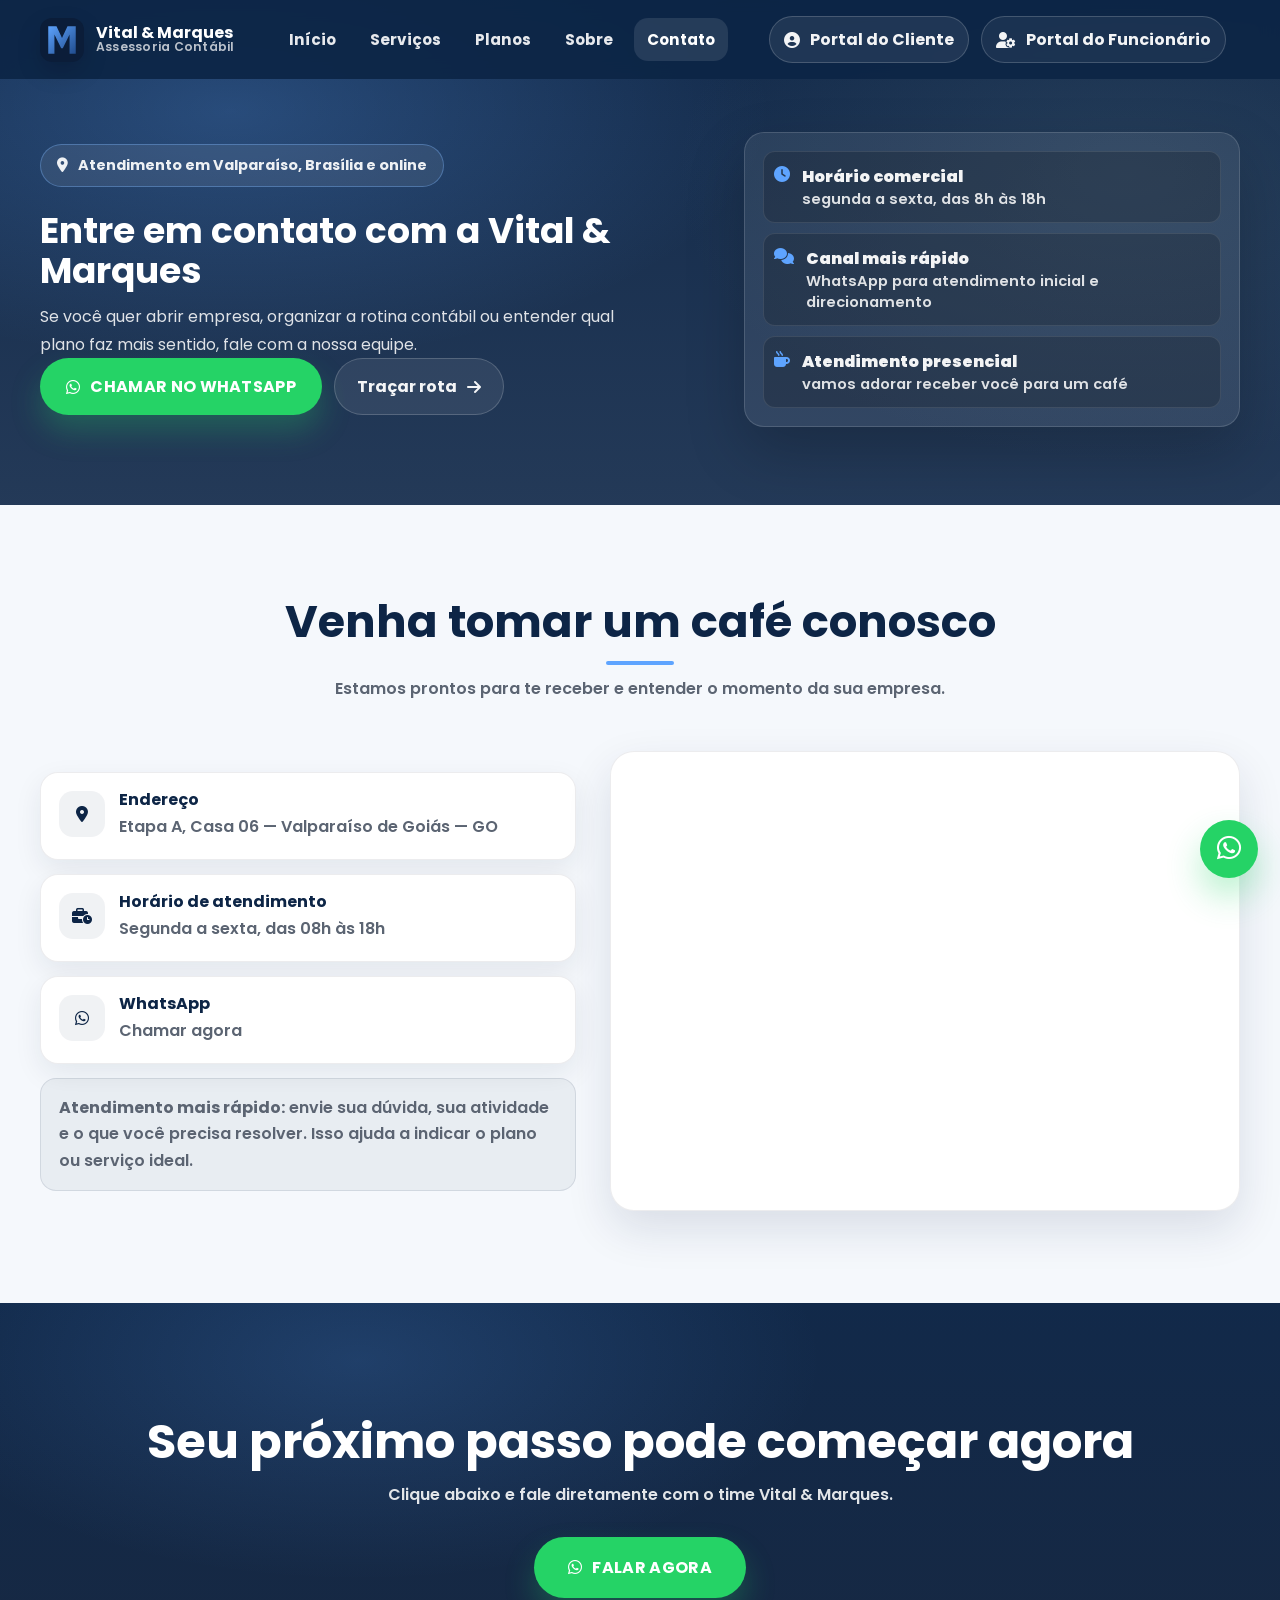
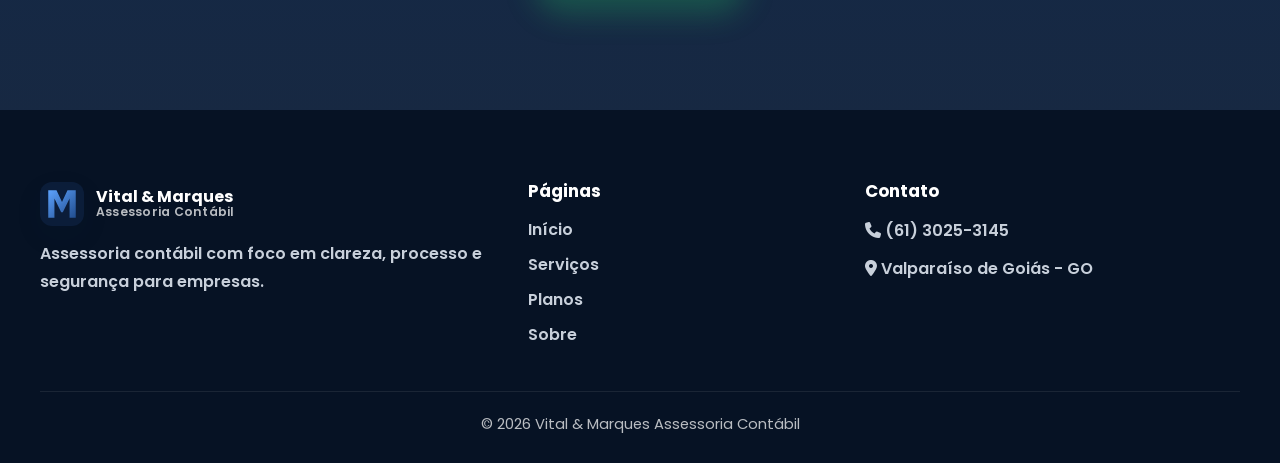
==== pages/contato.html @ 54684ef4 "Reorganiza layout global e corrige header/escala visual do site" ====
<!DOCTYPE html>
<html lang="pt-BR">
<head>
  <meta charset="UTF-8" />
  <meta name="viewport" content="width=device-width, initial-scale=1.0" />
  <title>Contato | Vital & Marques</title>
  <meta
    name="description"
    content="Fale com a Vital & Marques. Atendimento em Valparaíso de Goiás, Brasília e online para empresas de todo o Brasil."
  />
  <meta name="theme-color" content="#0d2546" />

  <link rel="preconnect" href="https://fonts.googleapis.com" />
  <link rel="preconnect" href="https://fonts.gstatic.com" crossorigin />
  <link
    href="https://fonts.googleapis.com/css2?family=Poppins:wght@300;400;500;600;700;800;900&display=swap"
    rel="stylesheet"
  />

  <link
    rel="stylesheet"
    href="https://cdnjs.cloudflare.com/ajax/libs/font-awesome/6.4.0/css/all.min.css"
  />

  <link rel="stylesheet" href="../assets/css/style.css" />
</head>
<body>
  <header id="header" class="site-header">
    <div class="container header-content">
      <a href="../index.html" class="brand" aria-label="Vital & Marques - Página inicial">
        <img src="../assets/img/logo-vital-marques.svg" class="brand-logo" alt="Logo Vital & Marques" />
        <span class="brand-text">
          <strong>Vital & Marques</strong>
          <small>Assessoria Contábil</small>
        </span>
      </a>
        <nav class="desktop-nav" aria-label="Navegação principal">
          <a href="../index.html">Início</a>
          <a href="servicos.html">Serviços</a>
          <a href="planos.html">Planos</a>
          <a href="sobre.html">Sobre</a>
          <a href="contato.html" class="is-active">Contato</a>
        </nav>

        <div class="header-actions">
          <a class="btn-portal" href="https://SEU-LINK-PORTAL-CLIENTE" target="_blank" rel="noopener">
            <i class="fa-solid fa-circle-user"></i>
            <span>Portal do Cliente</span>
          </a>
          <a class="btn-portal btn-portal--secondary" href="https://SEU-LINK-PORTAL-FUNCIONARIO" target="_blank" rel="noopener">
            <i class="fa-solid fa-user-gear"></i>
            <span>Portal do Funcionário</span>
          </a>
        </div>

        <button class="mobile-menu-icon" id="mobile-btn" aria-label="Abrir menu" aria-expanded="false" aria-controls="mobile-menu">
          <i class="fa-solid fa-bars"></i>
        </button>
    </div>

    <nav class="mobile-nav" id="mobile-menu" aria-label="Menu mobile">
      <a href="../index.html">Início</a>
      <a href="servicos.html">Serviços</a>
      <a href="planos.html">Planos</a>
      <a href="sobre.html">Sobre</a>
      <a href="contato.html">Contato</a>

      <div class="mobile-divider"></div>

      <a href="https://SEU-LINK-PORTAL-CLIENTE" target="_blank" rel="noopener">
        <i class="fa-solid fa-circle-user"></i>
        Portal do Cliente
      </a>
      <a href="https://SEU-LINK-PORTAL-FUNCIONARIO" target="_blank" rel="noopener">
        <i class="fa-solid fa-user-gear"></i>
        Portal do Funcionário
      </a>
      <a
        class="mobile-whatsapp"
        href="https://wa.me/556130253145?text=Ol%C3%A1%2C%20quero%20falar%20com%20a%20Vital%20e%20Marques."
        target="_blank"
        rel="noopener"
      >
        <i class="fab fa-whatsapp"></i>
        Falar no WhatsApp
      </a>
    </nav>
  </header>

  <main>
    <section class="page-hero">
      <div class="page-hero-bg"></div>
      <div class="container page-hero-content">
        <div class="page-hero-text reveal-left">
          <div class="badge">
            <i class="fa-solid fa-location-dot"></i>
            Atendimento em Valparaíso, Brasília e online
          </div>
          <h1>Entre em contato com a Vital & Marques</h1>
          <p>
            Se você quer abrir empresa, organizar a rotina contábil ou entender qual plano faz mais
            sentido, fale com a nossa equipe.
          </p>

          <div class="cta-row">
            <a
              href="https://wa.me/556130253145?text=Ol%C3%A1%2C%20quero%20falar%20com%20a%20Vital%20e%20Marques."
              class="btn-cta"
              target="_blank"
              rel="noopener"
            >
              <i class="fab fa-whatsapp"></i>
              Chamar no WhatsApp
            </a>

            <a
              href="https://www.google.com/maps/dir/?api=1&destination=-16.068816381930148,-47.97944651854982"
              class="btn-secondary"
              target="_blank"
              rel="noopener"
            >
              Traçar rota
              <i class="fa-solid fa-arrow-right"></i>
            </a>
          </div>
        </div>

        <div class="page-hero-card reveal-right">
          <div class="mini-kpi">
            <i class="fa-solid fa-clock"></i>
            <div>
              <strong>Horário comercial</strong>
              <span>segunda a sexta, das 8h às 18h</span>
            </div>
          </div>
          <div class="mini-kpi">
            <i class="fa-solid fa-comments"></i>
            <div>
              <strong>Canal mais rápido</strong>
              <span>WhatsApp para atendimento inicial e direcionamento</span>
            </div>
          </div>
          <div class="mini-kpi">
            <i class="fa-solid fa-mug-hot"></i>
            <div>
              <strong>Atendimento presencial</strong>
              <span>vamos adorar receber você para um café</span>
            </div>
          </div>
        </div>
      </div>
    </section>

    <section class="section-padding">
      <div class="container">
        <div class="section-header reveal-up">
          <h2>Venha tomar um café conosco</h2>
          <p>Estamos prontos para te receber e entender o momento da sua empresa.</p>
        </div>

        <div class="location-grid">
          <div class="info-stack reveal-left">
            <div class="info-item">
              <i class="fa-solid fa-location-dot"></i>
              <div>
                <h4>Endereço</h4>
                <p>Etapa A, Casa 06 — Valparaíso de Goiás — GO</p>
              </div>
            </div>

            <div class="info-item">
              <i class="fa-solid fa-business-time"></i>
              <div>
                <h4>Horário de atendimento</h4>
                <p>Segunda a sexta, das 08h às 18h</p>
              </div>
            </div>

            <div class="info-item">
              <i class="fa-brands fa-whatsapp"></i>
              <div>
                <h4>WhatsApp</h4>
                <p>
                  <a
                    href="https://wa.me/556130253145?text=Ol%C3%A1%2C%20quero%20falar%20com%20a%20Vital%20e%20Marques."
                    target="_blank"
                    rel="noopener"
                  >
                    Chamar agora
                  </a>
                </p>
              </div>
            </div>

            <div class="notice-card">
              <strong>Atendimento mais rápido:</strong> envie sua dúvida, sua atividade e o que você
              precisa resolver. Isso ajuda a indicar o plano ou serviço ideal.
            </div>
          </div>

          <div class="location-map reveal-right">
            <iframe
              title="Mapa Vital & Marques"
              src="https://maps.google.com/maps?q=-16.068816381930148,-47.97944651854982&z=17&output=embed"
              loading="lazy"
              referrerpolicy="no-referrer-when-downgrade">
            </iframe>
          </div>
        </div>
      </div>
    </section>

    <section class="final-cta">
      <div class="container relative">
        <h2>Seu próximo passo pode começar agora</h2>
        <p>Clique abaixo e fale diretamente com o time Vital & Marques.</p>
        <a
          href="https://wa.me/556130253145?text=Ol%C3%A1%2C%20quero%20falar%20com%20a%20Vital%20e%20Marques."
          class="btn-cta btn-big"
          target="_blank"
          rel="noopener"
        >
          <i class="fab fa-whatsapp"></i>
          Falar agora
        </a>
      </div>
    </section>
  </main>

  <footer>
    <div class="container footer-content">
      <div class="footer-col">
        <div class="brand brand-footer">
          <img src="../assets/img/logo-vital-marques.svg" class="brand-logo" alt="Logo Vital & Marques" />
          <span class="brand-text">
            <strong>Vital & Marques</strong>
            <small>Assessoria Contábil</small>
          </span>
        </div>
        <p>Assessoria contábil com foco em clareza, processo e segurança para empresas.</p>
      </div>

      <div class="footer-col">
        <h3>Páginas</h3>
        <a href="../index.html">Início</a>
        <a href="servicos.html">Serviços</a>
        <a href="planos.html">Planos</a>
        <a href="sobre.html">Sobre</a>
      </div>

      <div class="footer-col">
        <h3>Contato</h3>
        <p><i class="fa-solid fa-phone"></i> (61) 3025-3145</p>
        <p><i class="fa-solid fa-location-dot"></i> Valparaíso de Goiás - GO</p>
      </div>
    </div>

    <div class="copy">© <span id="year"></span> Vital & Marques Assessoria Contábil</div>
  </footer>

  <a
    href="https://wa.me/556130253145?text=Ol%C3%A1%2C%20quero%20falar%20com%20a%20Vital%20e%20Marques."
    class="whatsapp-float"
    target="_blank"
    rel="noopener"
    aria-label="Falar no WhatsApp"
  >
    <span class="float-text">Atendimento</span>
    <i class="fab fa-whatsapp"></i>
  </a>

  <script src="../assets/js/script.js" defer></script>
</body>
</html>
---- assets/css/style.css ----
:root{
  --primary:#0d2546;
  --primary-2:#163867;
  --primary-3:#0a1b33;
  --accent:#5ea4ff;
  --accent-2:#8fc0ff;
  --success:#25d366;
  --success-hover:#1fb859;
  --text-dark:#0f172a;
  --text-gray:#5b6472;
  --white:#ffffff;
  --bg-light:#f5f8fc;
  --bg-soft:#edf3fb;
  --bg-card:#ffffff;
  --border:rgba(15,23,42,.08);
  --shadow:0 18px 45px rgba(13,37,70,.12);
  --shadow-soft:0 10px 28px rgba(13,37,70,.08);
  --radius:20px;
  --transition:220ms ease;
}

*{
  margin:0;
  padding:0;
  box-sizing:border-box;
}

html{
  scroll-behavior:smooth;
}

body{
  font-family:"Poppins", sans-serif;
  color:var(--text-dark);
  background:var(--bg-light);
  overflow-x:hidden;
}

body.menu-open{
  overflow:hidden;
}

img{
  max-width:100%;
  display:block;
}

a{
  text-decoration:none;
  color:inherit;
}

button{
  font:inherit;
}

ul{
  list-style:none;
}

h1,h2,h3,h4{
  line-height:1.12;
  color:var(--primary);
}

p{
  line-height:1.75;
}

.container{
  width:min(1200px, calc(100% - 40px));
  margin:0 auto;
}

.relative{
  position:relative;
  z-index:1;
}

.section-padding{
  padding:92px 0;
}

.section-light{
  background:linear-gradient(180deg, #f7fbff 0%, #edf3fb 55%, #f5efff 100%);
}

.section-soft-blue{
  background:linear-gradient(180deg, #eef5ff 0%, #e6eefb 60%, #eef1ff 100%);
}

.text-center{
  text-align:center;
}

.section-action{
  margin-top:42px;
}

/* HEADER */
.site-header{
  position:fixed;
  top:0;
  left:0;
  width:100%;
  z-index:1000;
  padding:16px 0;
  background:rgba(13,37,70,.92);
  backdrop-filter:blur(10px);
  transition:padding .25s ease, box-shadow .25s ease, background .25s ease;
}

.site-header.scrolled{
  padding:12px 0;
  background:rgba(8,24,46,.96);
  box-shadow:0 14px 28px rgba(0,0,0,.18);
}

.header-content{
  display:grid;
  grid-template-columns:auto 1fr auto auto;
  align-items:center;
  gap:14px;
}

.brand{
  display:inline-flex;
  align-items:center;
  gap:12px;
  min-width:max-content;
}

.brand-mark{
  width:46px;
  height:46px;
  border-radius:14px;
  display:flex;
  align-items:center;
  justify-content:center;
  flex-shrink:0;
  background:linear-gradient(135deg, rgba(94,164,255,.22), rgba(255,255,255,.12));
  border:1px solid rgba(255,255,255,.14);
  color:var(--white);
  box-shadow:0 10px 24px rgba(0,0,0,.12);
}

.brand-mark i{
  font-size:1.08rem;
}

.brand-logo{
  width:44px;
  height:44px;
  border-radius:12px;
  object-fit:cover;
  flex-shrink:0;
  box-shadow:0 10px 24px rgba(0,0,0,.15);
}

.brand-footer .brand-logo{
  box-shadow:var(--shadow-soft);
}

.brand-text{
  display:flex;
  flex-direction:column;
  line-height:1.04;
}

.brand-text strong{
  color:var(--white);
  font-size:1rem;
  font-weight:700;
}

.brand-text small{
  color:rgba(255,255,255,.72);
  font-size:.76rem;
  font-weight:600;
  letter-spacing:.02em;
}

.header-right{
  display:contents;
}

.desktop-nav{
  justify-self:center;
  display:flex;
  align-items:center;
  gap:8px;
}

.desktop-nav a{
  color:rgba(255,255,255,.90);
  font-weight:700;
  font-size:.95rem;
  padding:10px 13px;
  border-radius:14px;
  white-space:nowrap;
  transition:background var(--transition), color var(--transition), transform var(--transition);
}

.desktop-nav a:hover{
  background:rgba(255,255,255,.08);
}

.desktop-nav a.is-active{
  background:rgba(255,255,255,.10);
  color:var(--white);
}

.header-actions{
  justify-self:end;
  display:flex;
  align-items:center;
  gap:12px;
}

.btn-portal{
  display:inline-flex;
  align-items:center;
  gap:10px;
  padding:10px 14px;
  border-radius:999px;
  border:1px solid rgba(255,255,255,.18);
  background:rgba(255,255,255,.08);
  color:rgba(255,255,255,.95);
  font-weight:700;
  white-space:nowrap;
  transition:transform var(--transition), background var(--transition), border-color var(--transition);
}

.btn-portal:hover{
  transform:translateY(-1px);
  background:rgba(255,255,255,.12);
  border-color:rgba(94,164,255,.34);
}

.btn-portal--secondary{
  background:rgba(255,255,255,.06);
}

.mobile-menu-icon{
  justify-self:end;
  display:none;
  width:46px;
  height:46px;
  align-items:center;
  justify-content:center;
  border:none;
  border-radius:14px;
  background:rgba(255,255,255,.08);
  color:var(--white);
  cursor:pointer;
}

.mobile-nav{
  position:fixed;
  top:0;
  right:-110%;
  width:min(360px, 86%);
  height:100vh;
  background:linear-gradient(180deg, #0b213f 0%, #12335f 100%);
  display:flex;
  flex-direction:column;
  justify-content:center;
  gap:12px;
  padding:24px;
  transition:right .28s ease;
  box-shadow:-24px 0 44px rgba(0,0,0,.28);
}

.mobile-nav.active{
  right:0;
}

.mobile-nav a{
  width:100%;
  color:var(--white);
  font-weight:700;
  border-radius:14px;
  padding:13px 14px;
  background:rgba(255,255,255,.04);
}

.mobile-nav a:hover{
  background:rgba(255,255,255,.08);
}

.mobile-divider{
  width:100%;
  height:1px;
  background:rgba(255,255,255,.14);
  margin:4px 0;
}

.mobile-whatsapp{
  background:var(--success) !important;
  box-shadow:0 12px 26px rgba(37,211,102,.22);
}

/* BUTTONS */
.btn-cta,
.btn-secondary,
.btn-outline-dark{
  display:inline-flex;
  align-items:center;
  justify-content:center;
  gap:10px;
  border-radius:999px;
  font-weight:700;
  transition:transform var(--transition), background var(--transition), border-color var(--transition), color var(--transition);
}

.btn-cta{
  padding:16px 26px;
  border:none;
  background:var(--success);
  color:var(--white);
  box-shadow:0 16px 30px rgba(37,211,102,.26);
  text-transform:uppercase;
  letter-spacing:.02em;
}

.btn-cta:hover{
  background:var(--success-hover);
  transform:translateY(-2px);
}

.btn-cta.btn-small{
  padding:13px 18px;
  text-transform:none;
  font-size:.92rem;
}

.btn-cta.btn-big{
  padding:18px 34px;
}

.btn-secondary{
  padding:15px 22px;
  border:1px solid rgba(255,255,255,.18);
  background:rgba(255,255,255,.08);
  color:rgba(255,255,255,.95);
}

.btn-secondary:hover{
  transform:translateY(-1px);
  background:rgba(255,255,255,.12);
  border-color:rgba(125,183,255,.32);
}

.btn-outline-dark{
  padding:15px 22px;
  border:1px solid rgba(13,37,70,.12);
  background:var(--white);
  color:var(--primary);
  box-shadow:var(--shadow-soft);
}

.btn-outline-dark:hover{
  transform:translateY(-1px);
  border-color:rgba(94,164,255,.35);
  color:var(--primary);
}

.full-btn{
  width:100%;
  margin-top:16px;
}

/* HERO HOME */
.hero{
  position:relative;
  overflow:hidden;
  color:var(--white);
}

.hero-home{
  min-height:100vh;
  display:flex;
  align-items:center;
  padding:140px 0 86px;
}

.hero-bg{
  position:absolute;
  inset:0;
  background:
    radial-gradient(900px 500px at 14% 16%, rgba(63,127,209,.18), transparent 60%),
    radial-gradient(900px 520px at 88% 22%, rgba(63,127,209,.10), transparent 60%),
    linear-gradient(180deg, rgba(9,26,52,.99), rgba(16,45,86,.96));
  z-index:0;
}

.hero-content{
  position:relative;
  z-index:2;
  display:grid;
  grid-template-columns:minmax(0, 1.08fr) minmax(0, .92fr);
  gap:48px;
  align-items:center;
}

.badge{
  display:inline-flex;
  align-items:center;
  gap:10px;
  padding:10px 16px;
  border-radius:999px;
  background:rgba(255,255,255,.08);
  border:1px solid rgba(125,183,255,.36);
  color:rgba(255,255,255,.92);
  font-size:.9rem;
  font-weight:700;
  margin-bottom:24px;
}

.hero-text h1{
  color:var(--white);
  font-size:clamp(1.65rem, 2.7vw, 2.75rem);
  line-height:1.12;
  margin-bottom:18px;
  max-width:12ch;
}

.highlight{
  color:var(--accent);
}

.hero-lead,
.hero-text p{
  color:rgba(255,255,255,.85);
  font-size:1rem;
  max-width:62ch;
  margin-bottom:28px;
}

.cta-row{
  display:flex;
  align-items:center;
  flex-wrap:wrap;
  gap:14px;
}

.trust-icons{
  margin-top:18px;
  display:flex;
  flex-wrap:wrap;
  gap:16px;
}

.trust-icons span{
  display:inline-flex;
  align-items:center;
  gap:8px;
  color:rgba(255,255,255,.85);
  font-weight:600;
  font-size:.94rem;
}

.trust-icons i{
  color:var(--accent);
}

.hero-mini-stats{
  margin-top:24px;
  display:grid;
  grid-template-columns:repeat(2, minmax(0, 1fr));
  gap:16px;
}

.hero-mini-stats article{
  padding:18px;
  border-radius:18px;
  background:rgba(255,255,255,.08);
  border:1px solid rgba(255,255,255,.10);
}

.hero-mini-stats strong{
  display:block;
  color:var(--white);
  font-size:1rem;
  margin-bottom:6px;
}

.hero-mini-stats span{
  color:rgba(255,255,255,.78);
  font-size:.92rem;
  line-height:1.55;
}

.hero-visual{
  position:relative;
}

.hero-panel{
  position:relative;
  background:linear-gradient(180deg, rgba(255,255,255,.10), rgba(255,255,255,.05));
  border:1px solid rgba(255,255,255,.14);
  border-radius:26px;
  padding:24px;
  box-shadow:0 28px 64px rgba(0,0,0,.25);
  overflow:hidden;
}

.hero-panel::before{
  content:"";
  position:absolute;
  inset:0;
  background:
    radial-gradient(340px 240px at 85% 10%, rgba(94,164,255,.16), transparent 60%),
    linear-gradient(180deg, rgba(255,255,255,.02), transparent 55%);
  pointer-events:none;
}

.hero-panel-top{
  position:relative;
  z-index:1;
  padding-bottom:18px;
  border-bottom:1px solid rgba(255,255,255,.10);
}

.hero-panel-tag{
  display:inline-flex;
  align-items:center;
  gap:8px;
  border-radius:999px;
  padding:9px 14px;
  background:rgba(255,255,255,.08);
  color:rgba(255,255,255,.92);
  font-weight:700;
  font-size:.82rem;
  margin-bottom:16px;
}

.hero-panel-top h3{
  color:var(--white);
  font-size:1.5rem;
  margin-bottom:10px;
}

.hero-panel-top p{
  color:rgba(255,255,255,.78);
  font-size:.98rem;
}

.hero-panel-grid{
  position:relative;
  z-index:1;
  margin-top:18px;
  display:grid;
  grid-template-columns:repeat(2, minmax(0, 1fr));
  gap:14px;
}

.panel-item{
  background:rgba(10,24,46,.28);
  border:1px solid rgba(255,255,255,.08);
  border-radius:18px;
  padding:16px;
  display:flex;
  flex-direction:column;
  gap:8px;
}

.panel-item i{
  color:var(--accent);
  font-size:1.08rem;
}

.panel-item strong{
  color:var(--white);
  font-size:.98rem;
  font-weight:700;
}

.panel-item span{
  color:rgba(255,255,255,.75);
  font-size:.88rem;
  line-height:1.5;
}

.hero-floating-card{
  position:absolute;
  left:-24px;
  bottom:-22px;
  display:flex;
  align-items:flex-start;
  gap:12px;
  padding:14px 16px;
  border-radius:18px;
  background:rgba(255,255,255,.10);
  border:1px solid rgba(255,255,255,.16);
  backdrop-filter:blur(8px);
  box-shadow:0 18px 38px rgba(0,0,0,.18);
  max-width:320px;
}

.hero-floating-card i{
  color:#ffd166;
  margin-top:2px;
}

.hero-floating-card strong{
  display:block;
  color:var(--white);
  font-weight:700;
  margin-bottom:2px;
}

.hero-floating-card span{
  color:rgba(255,255,255,.82);
  font-size:.9rem;
  line-height:1.45;
}

/* PAGE HERO */
.page-hero{
  position:relative;
  padding:132px 0 78px;
  color:var(--white);
  overflow:hidden;
}

.page-hero-bg{
  position:absolute;
  inset:0;
  background:
    radial-gradient(900px 420px at 18% 22%, rgba(94,164,255,.26), transparent 60%),
    radial-gradient(820px 520px at 88% 35%, rgba(96,125,139,.20), transparent 55%),
    linear-gradient(180deg, rgba(13,37,70,.98), rgba(13,37,70,.90));
  z-index:0;
}

.page-hero-content{
  position:relative;
  z-index:2;
  display:grid;
  grid-template-columns:1.15fr .85fr;
  gap:34px;
  align-items:center;
}

.page-hero-text h1{
  color:var(--white);
  font-size:clamp(1.8rem, 2.8vw, 2.5rem);
  line-height:1.12;
  margin-bottom:12px;
}

.page-hero-text p{
  color:rgba(255,255,255,.86);
  line-height:1.72;
  max-width:62ch;
}



.hero-media-card{
  padding:14px;
  background:linear-gradient(180deg, #fff, #f4f8ff);
}

.hero-media{
  width:100%;
  border-radius:16px;
  border:1px solid rgba(13,37,70,.08);
  box-shadow:0 14px 30px rgba(13,37,70,.12);
}

.service-premium-grid .service-card ul{
  margin-top:12px;
  display:grid;
  gap:8px;
}

.service-premium-grid .service-card li{
  position:relative;
  padding-left:18px;
  font-size:.92rem;
  color:var(--text-gray);
}

.service-premium-grid .service-card li::before{
  content:"";
  position:absolute;
  left:0;
  top:.58rem;
  width:8px;
  height:8px;
  border-radius:99px;
  background:var(--accent);
}

.page-hero-card{
  background:rgba(255,255,255,.08);
  border:1px solid rgba(255,255,255,.14);
  border-radius:var(--radius);
  padding:18px;
  box-shadow:0 24px 60px rgba(0,0,0,.20);
}

.mini-kpi{
  display:flex;
  gap:12px;
  align-items:flex-start;
  padding:12px 10px;
  border-radius:12px;
  background:rgba(0,0,0,.18);
  border:1px solid rgba(255,255,255,.10);
}

.mini-kpi + .mini-kpi{
  margin-top:10px;
}

.mini-kpi i{
  color:var(--accent);
  margin-top:2px;
}

.mini-kpi strong{
  display:block;
  font-weight:900;
  color:rgba(255,255,255,.95);
}

.mini-kpi span{
  display:block;
  opacity:.85;
  font-weight:600;
  font-size:.92rem;
}

/* AUTHORITY STRIP */
.authority-strip{
  background:var(--white);
  border-top:1px solid var(--border);
  border-bottom:1px solid var(--border);
}

.authority-strip-grid{
  display:grid;
  grid-template-columns:repeat(4, minmax(0, 1fr));
  gap:14px;
  padding:18px 0;
}

.authority-item{
  display:flex;
  align-items:center;
  gap:12px;
  padding:12px 16px;
  border-radius:16px;
  background:rgba(13,37,70,.03);
  border:1px solid rgba(13,37,70,.06);
  font-weight:700;
  color:var(--primary);
}

.authority-item i{
  color:var(--accent);
  font-size:1.1rem;
}

/* SECTION HEADERS */
.section-header{
  text-align:center;
  margin-bottom:48px;
}

.section-header-left{
  text-align:left;
  margin-bottom:24px;
}

.section-header h2{
  font-size:clamp(1.9rem, 4vw, 2.8rem);
  margin-bottom:10px;
}

.section-header p{
  color:var(--text-gray);
  font-weight:600;
}

.section-header h2::after{
  content:"";
  display:block;
  width:68px;
  height:4px;
  border-radius:999px;
  background:var(--accent);
  margin:14px auto 0;
}

.section-header-left h2::after{
  margin:14px 0 0;
}

/* GRIDS / CARDS */
.services-grid{
  display:grid;
  grid-template-columns:repeat(3, minmax(0, 1fr));
  gap:24px;
}

.service-card,
.reason-card,
.process-card{
  background:var(--bg-card);
  border:1px solid var(--border);
  border-radius:var(--radius);
  box-shadow:var(--shadow-soft);
  padding:30px 26px;
  transition:transform var(--transition), box-shadow var(--transition);
}

.service-card:hover,
.reason-card:hover,
.process-card:hover{
  transform:translateY(-6px);
  box-shadow:var(--shadow);
}

.icon-box{
  width:62px;
  height:62px;
  border-radius:18px;
  display:flex;
  align-items:center;
  justify-content:center;
  background:rgba(13,37,70,.06);
  color:var(--primary);
  font-size:1.42rem;
  margin-bottom:16px;
}

.service-card h3,
.reason-card h3,
.process-card h3{
  font-size:1.16rem;
  margin-bottom:10px;
}

.service-card p,
.reason-card p,
.process-card p{
  color:var(--text-gray);
  font-weight:500;
}

.split-section{
  display:grid;
  grid-template-columns:minmax(0, 1fr) minmax(0, 1fr);
  gap:28px;
  align-items:start;
}

.highlight-box{
  background:linear-gradient(180deg, rgba(13,37,70,.98), rgba(22,56,103,.95));
  color:var(--white);
  border-radius:24px;
  padding:30px;
  box-shadow:0 24px 50px rgba(13,37,70,.18);
}

.highlight-box h3{
  color:var(--white);
  margin-bottom:12px;
  font-size:1.35rem;
}

.highlight-box p{
  color:rgba(255,255,255,.82);
  margin-bottom:14px;
}

.list-block{
  display:flex;
  flex-direction:column;
  gap:14px;
}

.list-row{
  display:flex;
  gap:12px;
  align-items:flex-start;
  color:var(--text-dark);
  font-weight:700;
  background:var(--white);
  border:1px solid var(--border);
  border-radius:16px;
  padding:16px 18px;
  box-shadow:var(--shadow-soft);
}

.list-row i{
  color:var(--accent);
  margin-top:3px;
}

.process-grid{
  display:grid;
  grid-template-columns:repeat(4, minmax(0, 1fr));
  gap:22px;
}

.process-step{
  display:inline-flex;
  align-items:center;
  justify-content:center;
  width:44px;
  height:44px;
  border-radius:12px;
  margin-bottom:16px;
  background:rgba(13,37,70,.06);
  color:var(--primary);
  font-weight:900;
}

.reasons-grid{
  display:grid;
  grid-template-columns:repeat(3, minmax(0, 1fr));
  gap:24px;
}

.reason-card i{
  font-size:1.8rem;
  color:var(--primary);
  margin-bottom:16px;
}

/* PLANS */
.plans-preview-grid{
  display:grid;
  grid-template-columns:repeat(3, minmax(0, 1fr));
  gap:24px;
}

.plan-preview-card{
  background:var(--white);
  border:1px solid var(--border);
  border-radius:24px;
  padding:30px 24px;
  box-shadow:var(--shadow-soft);
  transition:transform var(--transition), box-shadow var(--transition), border-color var(--transition);
}

.plan-preview-card:hover{
  transform:translateY(-6px);
  box-shadow:var(--shadow);
}

.plan-preview-card.featured{
  border-color:rgba(94,164,255,.35);
  box-shadow:0 22px 54px rgba(13,37,70,.16);
  position:relative;
}

.plan-preview-card.featured::before{
  content:"Mais recomendado";
  position:absolute;
  top:-13px;
  left:24px;
  padding:7px 12px;
  border-radius:999px;
  background:var(--primary);
  color:var(--white);
  font-size:.75rem;
  font-weight:900;
  letter-spacing:.02em;
}

.plan-badge{
  display:inline-flex;
  align-items:center;
  padding:8px 12px;
  border-radius:999px;
  background:rgba(13,37,70,.06);
  color:var(--primary);
  font-size:.76rem;
  font-weight:900;
  text-transform:uppercase;
  margin-bottom:16px;
}

.plan-preview-card h3{
  font-size:1.25rem;
  margin-bottom:12px;
}

.plan-preview-card p{
  color:var(--text-gray);
  margin-bottom:16px;
}

.plan-preview-card ul{
  display:flex;
  flex-direction:column;
  gap:10px;
}

.plan-preview-card li{
  position:relative;
  padding-left:22px;
  color:var(--text-dark);
  font-weight:600;
  line-height:1.6;
}

.plan-preview-card li::before{
  content:"";
  position:absolute;
  left:0;
  top:9px;
  width:8px;
  height:8px;
  border-radius:50%;
  background:var(--accent);
}

.plans-page-grid{
  align-items:stretch;
}

.plans-note{
  margin-top:28px;
}

.plans-note-box{
  display:flex;
  gap:14px;
  align-items:flex-start;
  padding:18px 20px;
  border-radius:18px;
  background:var(--white);
  border:1px solid rgba(13,37,70,.08);
  box-shadow:var(--shadow-soft);
}

.plans-note-box i{
  color:var(--accent);
  margin-top:2px;
}

.plans-note-box strong{
  display:block;
  margin-bottom:4px;
  color:var(--primary);
}

.plans-note-box p{
  color:var(--text-gray);
}

/* CONTACT / LOCATION */
.location-grid{
  display:grid;
  grid-template-columns:minmax(0, .92fr) minmax(0, 1.08fr);
  gap:34px;
  align-items:center;
}

.location-map{
  height:460px;
  border-radius:24px;
  overflow:hidden;
  box-shadow:var(--shadow);
  border:1px solid var(--border);
  background:var(--white);
}

.location-map iframe{
  width:100%;
  height:100%;
  border:0;
  display:block;
}

.info-stack{
  display:flex;
  flex-direction:column;
  gap:14px;
}

.info-item{
  display:flex;
  gap:14px;
  align-items:flex-start;
  padding:18px;
  border-radius:18px;
  background:var(--white);
  border:1px solid var(--border);
  box-shadow:var(--shadow-soft);
}

.info-item i{
  width:46px;
  height:46px;
  border-radius:14px;
  display:flex;
  align-items:center;
  justify-content:center;
  background:rgba(13,37,70,.06);
  color:var(--primary);
  flex-shrink:0;
}

.info-item h4{
  font-size:1rem;
  margin-bottom:4px;
}

.info-item p,
.info-item a{
  color:var(--text-gray);
  font-weight:600;
}

.notice-card{
  background:rgba(13,37,70,.05);
  border:1px solid rgba(13,37,70,.10);
  border-radius:16px;
  padding:16px 18px;
  color:var(--text-gray);
  font-weight:600;
  line-height:1.65;
}

/* FINAL CTA */
.final-cta{
  position:relative;
  overflow:hidden;
  text-align:center;
  color:var(--white);
  padding:112px 0;
  background:
    radial-gradient(800px 380px at 28% 14%, rgba(94,164,255,.18), transparent 58%),
    linear-gradient(180deg, rgba(13,37,70,.98), rgba(11,29,56,.95));
}

.final-cta h2{
  color:var(--white);
  font-size:clamp(2rem, 4vw, 3rem);
  margin-bottom:12px;
}

.final-cta p{
  color:rgba(255,255,255,.88);
  font-weight:600;
  margin-bottom:28px;
}

/* FOOTER */
footer{
  background:#061224;
  color:#c8d0db;
  padding:72px 0 28px;
}

.footer-content{
  display:grid;
  grid-template-columns:1.2fr .8fr 1fr;
  gap:38px;
  padding-bottom:34px;
  border-bottom:1px solid rgba(255,255,255,.08);
}

.brand-footer{
  margin-bottom:14px;
}

.footer-col h3{
  color:var(--white);
  font-size:1.06rem;
  margin-bottom:16px;
}

.footer-col p,
.footer-col a{
  color:#c8d0db;
  font-weight:600;
  margin-bottom:10px;
}

.footer-col a{
  display:block;
  transition:color var(--transition), transform var(--transition);
}

.footer-col a:hover{
  color:var(--accent-2);
  transform:translateX(2px);
}

.copy{
  text-align:center;
  padding-top:22px;
  color:rgba(255,255,255,.72);
  font-size:.92rem;
}

/* FLOAT */
.whatsapp-float{
  position:fixed;
  right:22px;
  bottom:22px;
  width:58px;
  height:58px;
  border-radius:50%;
  background:var(--success);
  color:var(--white);
  display:flex;
  align-items:center;
  justify-content:center;
  font-size:1.7rem;
  box-shadow:0 18px 34px rgba(37,211,102,.32);
  z-index:1200;
  transition:transform var(--transition), background var(--transition);
}

.whatsapp-float:hover{
  background:var(--success-hover);
  transform:scale(1.05);
}

.float-text{
  position:absolute;
  right:68px;
  white-space:nowrap;
  background:var(--white);
  color:var(--text-dark);
  font-size:.8rem;
  font-weight:700;
  padding:7px 10px;
  border-radius:10px;
  opacity:0;
  transform:translateX(6px);
  transition:opacity .2s ease, transform .2s ease;
  box-shadow:var(--shadow-soft);
  pointer-events:none;
}

.whatsapp-float:hover .float-text{
  opacity:1;
  transform:translateX(0);
}


.service-card,
.reason-card,
.process-card,
.plan-preview-card{
  transition:transform .25s ease, box-shadow .25s ease, border-color .25s ease;
}

.service-card:hover,
.reason-card:hover,
.process-card:hover,
.plan-preview-card:hover{
  transform:translateY(-6px);
  box-shadow:0 18px 35px rgba(13,37,70,.16);
  border-color:rgba(94,164,255,.35);
}

.plan-matrix{
  margin-top:30px;
  background:var(--bg-card);
  border:1px solid var(--border);
  border-radius:20px;
  overflow:hidden;
  box-shadow:var(--shadow-soft);
}

.plan-matrix table{
  width:100%;
  border-collapse:collapse;
}

.plan-matrix th,
.plan-matrix td{
  padding:14px 16px;
  text-align:left;
  border-bottom:1px solid var(--border);
  font-size:.95rem;
}

.plan-matrix th{
  background:var(--bg-soft);
  color:var(--primary);
}

.plan-matrix tr:last-child td{border-bottom:none;}

/* REVEAL */
.reveal-up,
.reveal-left,
.reveal-right{
  opacity:0;
  transition:700ms ease;
  will-change:transform, opacity;
}

.reveal-up{ transform:translateY(24px); }
.reveal-left{ transform:translateX(-24px); }
.reveal-right{ transform:translateX(24px); }

.visible{
  opacity:1;
  transform:translate(0,0);
}

/* RESPONSIVO */
@media (max-width: 1220px){
  .desktop-nav a{
    padding:10px 10px;
    font-size:.92rem;
  }

  .btn-portal{
    padding:10px 13px;
  }

  .btn-portal span{
    font-size:.88rem;
  }
}

@media (max-width: 1180px){
  .desktop-nav{
    gap:4px;
  }

  .desktop-nav a{
    padding:9px 10px;
    font-size:.9rem;
  }

  .header-actions .btn-portal span{
    display:none;
  }
}

@media (max-width: 1100px){
  .header-content{
    gap:14px;
  }

  .header-right{
    gap:8px;
  }

  .desktop-nav{
    gap:4px;
  }

  .desktop-nav a{
    padding:10px 9px;
    font-size:.9rem;
  }

  .btn-portal span{
    display:none;
  }

  .btn-portal{
    padding:11px 12px;
  }

  .hero-content{
    gap:34px;
  }

  .hero-text h1{
    max-width:13ch;
  }
}

@media (max-width: 960px){
  .desktop-nav,
  .header-actions{
    display:none;
  }

  .mobile-menu-icon{
    display:flex;
  }

  .hero-home{
    min-height:auto;
    padding:128px 0 72px;
  }

  .hero-content,
  .page-hero-content,
  .split-section,
  .location-grid{
    grid-template-columns:1fr;
    gap:26px;
  }

  .hero-text,
  .page-hero-text{
    text-align:center;
  }

  .hero-text h1{
    max-width:none;
  }

  .hero-text p,
  .page-hero-text p{
    margin-left:auto;
    margin-right:auto;
  }

  .cta-row,
  .trust-icons{
    justify-content:center;
  }

  .hero-floating-card{
    position:static;
    margin-top:16px;
    max-width:none;
  }

  .hero-mini-stats,
  .hero-panel-grid,
  .authority-strip-grid,
  .services-grid,
  .process-grid,
  .reasons-grid,
  .plans-preview-grid,
  .footer-content{
    grid-template-columns:1fr;
  }

  .location-map{
    height:360px;
  }

  .section-header-left{
    text-align:center;
  }

  .section-header-left h2::after{
    margin:14px auto 0;
  }
}

@media (max-width: 640px){
  .container{
    width:min(100% - 28px, 1200px);
  }

  .site-header{
    padding:12px 0;
  }

  .brand-mark{
    width:42px;
    height:42px;
    border-radius:12px;
  }

  .brand-logo{
    width:40px;
    height:40px;
    border-radius:11px;
  }

  .brand-text strong{
    font-size:.95rem;
  }

  .brand-text small{
    font-size:.72rem;
  }

  .badge{
    font-size:.8rem;
    padding:9px 13px;
  }

  .hero-text h1{
    font-size:clamp(1.75rem, 8vw, 2.45rem);
  }

  .page-hero-text h1{
    font-size:clamp(1.9rem, 8vw, 2.6rem);
  }

  .hero-panel,
  .page-hero-card{
    padding:18px;
    border-radius:20px;
  }

  .hero-panel-top h3{
    font-size:1.2rem;
  }

  .btn-cta,
  .btn-secondary,
  .btn-outline-dark{
    width:100%;
  }

  .trust-icons{
    flex-direction:column;
    align-items:center;
    gap:10px;
  }

  .hero-mini-stats{
    grid-template-columns:1fr;
  }

  .section-padding{
    padding:72px 0;
  }

  .service-card,
  .reason-card,
  .process-card,
  .plan-preview-card,
  .highlight-box{
    padding:22px 18px;
  }

  .location-map{
    height:300px;
  }

  .whatsapp-float{
    width:54px;
    height:54px;
    right:16px;
    bottom:16px;
  }

  .float-text{
    display:none;
  }

  .footer-content{
    text-align:center;
  }

  .plan-matrix{
    overflow-x:auto;
  }

  .plan-matrix table{
    min-width:620px;
  }
}

@media (prefers-reduced-motion: reduce){
  html{
    scroll-behavior:auto;
  }

  .reveal-up,
  .reveal-left,
  .reveal-right{
    transition:none;
  }
}
/* ===== AJUSTE FINAL DA HERO HOME ===== */
.hero-home{
  min-height: auto;
  padding: 120px 0 72px;
}

.hero-content{
  grid-template-columns: minmax(0, 1.08fr) minmax(420px, 0.92fr);
  gap: 32px;
  align-items: center;
}

.hero-text h1{
  font-size: clamp(2.1rem, 3.5vw, 3.3rem);
  line-height: 1.04;
  max-width: 13.5ch;
  margin-bottom: 16px;
}

.hero-lead,
.hero-text p{
  font-size: 1rem;
  line-height: 1.7;
  max-width: 58ch;
  margin-bottom: 24px;
}

.cta-row{
  gap: 12px;
}

.trust-icons{
  gap: 14px;
  margin-top: 16px;
}

.hero-mini-stats{
  margin-top: 22px;
  grid-template-columns: repeat(2, minmax(0, 1fr));
  gap: 14px;
}

.hero-mini-stats article{
  padding: 16px;
}

.hero-panel{
  padding: 22px;
}

.hero-panel-top h3{
  font-size: 1.35rem;
  line-height: 1.2;
}

.hero-panel-top p{
  font-size: 0.95rem;
  line-height: 1.65;
}

.hero-panel-grid{
  gap: 12px;
}

.panel-item{
  padding: 14px;
}

.panel-item strong{
  font-size: 0.95rem;
  line-height: 1.3;
}

.panel-item span{
  font-size: 0.88rem;
  line-height: 1.5;
}

/* aqui está a correção principal do card que estava entrando em cima */
.hero-floating-card{
  position: static;
  margin-top: 16px;
  max-width: 100%;
}

/* ===== AJUSTE PARA TELAS MENORES / NOTEBOOK ===== */
@media (max-width: 1200px){
  .hero-content{
    grid-template-columns: minmax(0, 1fr) minmax(380px, 0.92fr);
    gap: 28px;
  }

  .hero-text h1{
    font-size: clamp(2rem, 3.4vw, 3rem);
    max-width: 13ch;
  }
}

@media (max-width: 1024px){
  .hero-home{
    padding: 116px 0 64px;
  }

  .hero-content{
    grid-template-columns: minmax(0, 1fr) minmax(340px, 0.95fr);
    gap: 24px;
  }

  .hero-text h1{
    font-size: clamp(1.95rem, 3.2vw, 2.8rem);
    max-width: 12.5ch;
  }

  .hero-mini-stats{
    grid-template-columns: 1fr;
  }
}

@media (max-width: 960px){
  .hero-home{
    padding: 124px 0 64px;
  }

  .hero-content{
    grid-template-columns: 1fr;
    gap: 24px;
  }

  .hero-text{
    text-align: center;
  }

  .hero-text h1{
    max-width: none;
    font-size: clamp(2.2rem, 8vw, 3.4rem);
  }

  .hero-lead,
  .hero-text p{
    margin-left: auto;
    margin-right: auto;
  }

  .cta-row,
  .trust-icons{
    justify-content: center;
  }

  .hero-mini-stats{
    grid-template-columns: 1fr;
  }
}

@media (max-width: 640px){
  .hero-home{
    padding: 112px 0 56px;
  }

  .hero-text h1{
    font-size: clamp(2rem, 10vw, 3rem);
    line-height: 1.06;
  }

  .hero-panel{
    padding: 18px;
  }

  .hero-panel-top h3{
    font-size: 1.15rem;
  }

  .hero-panel-grid{
    grid-template-columns: 1fr;
  }
}
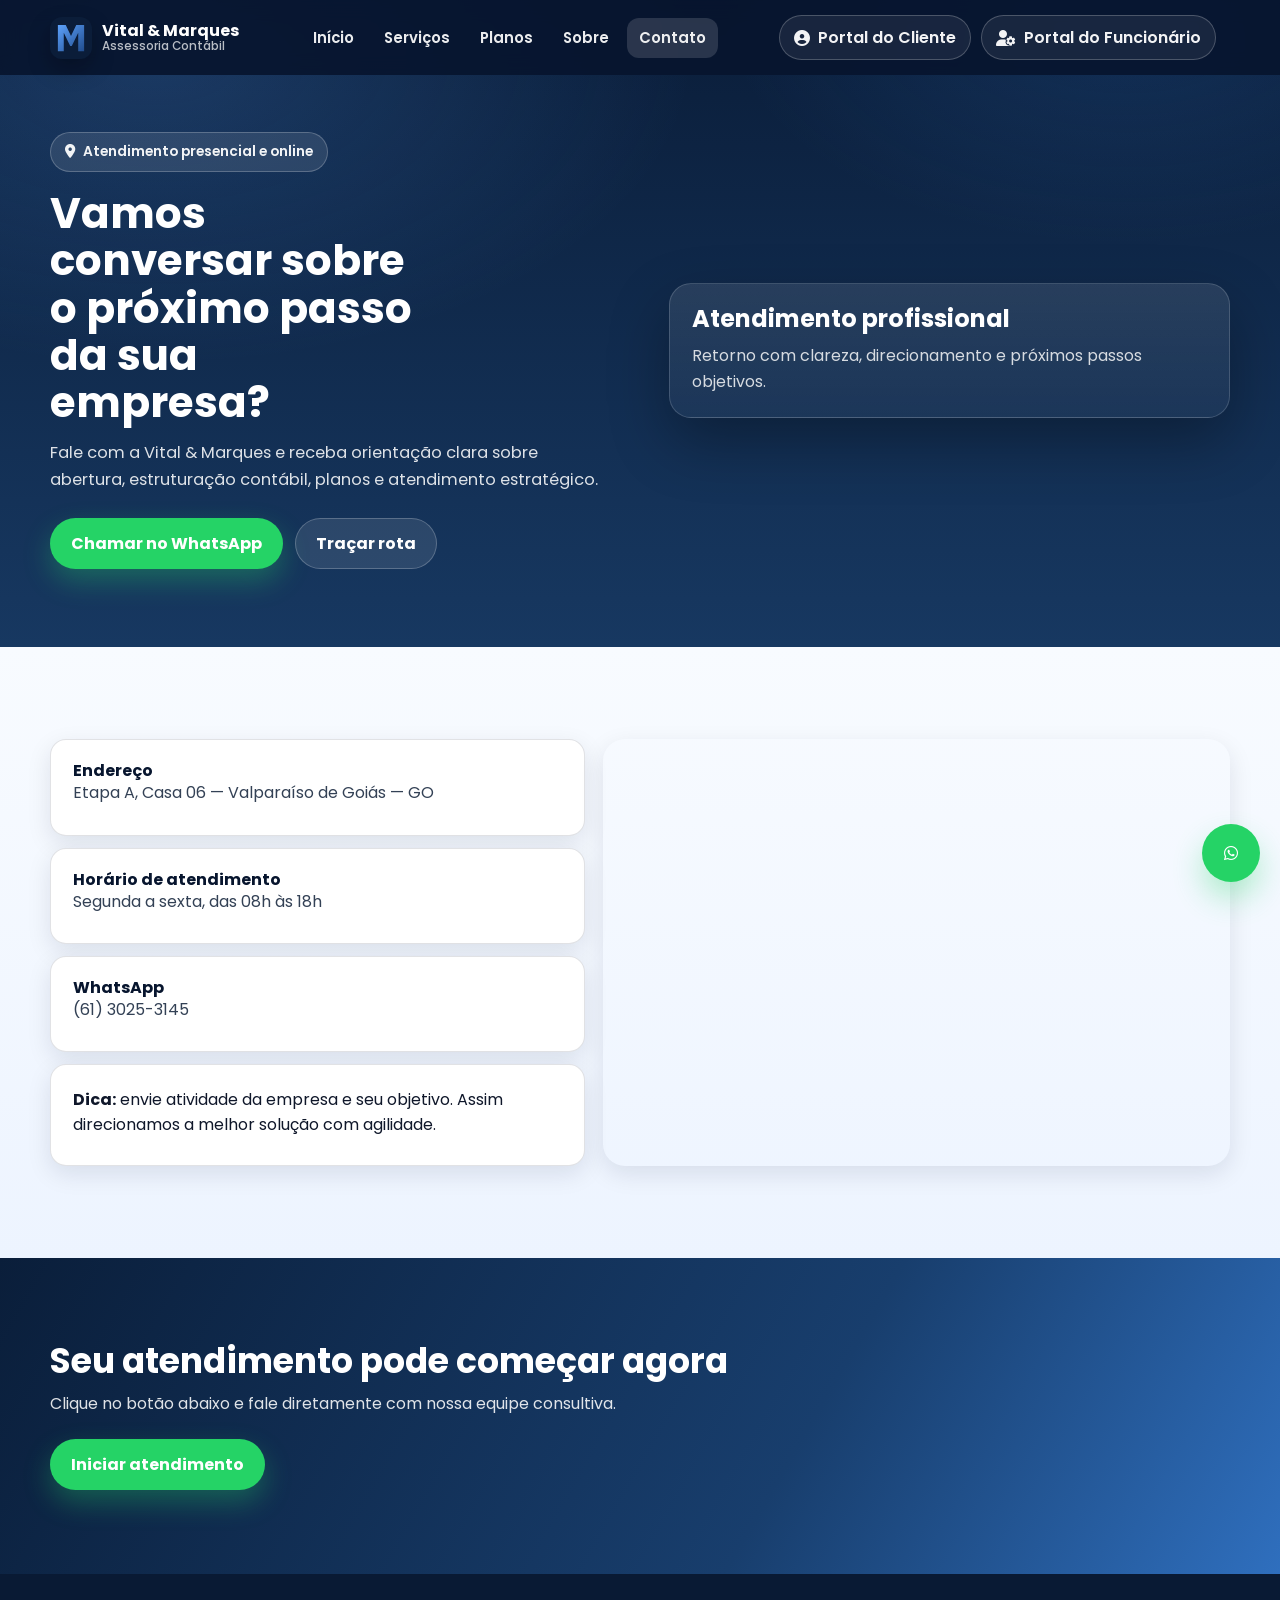
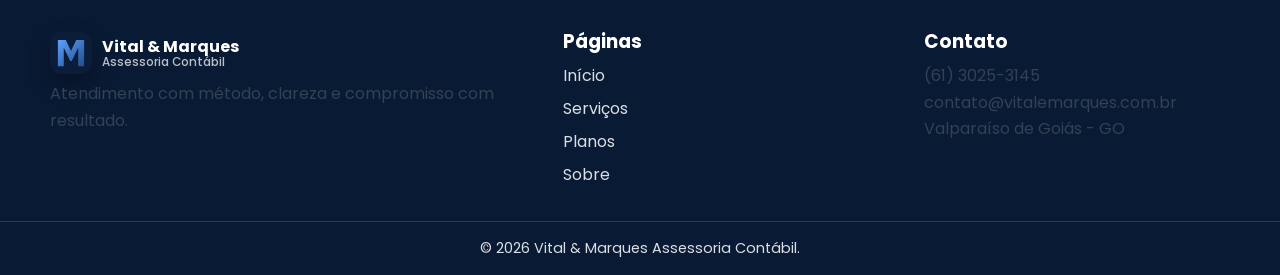
==== commit 79bafbf6: "Reformula site completo com layout premium e estrutura consistente" ====
--- a/pages/contato.html
+++ b/pages/contato.html
@@ -1,274 +1,13 @@
 <!DOCTYPE html>
-<html lang="pt-BR">
-<head>
-  <meta charset="UTF-8" />
-  <meta name="viewport" content="width=device-width, initial-scale=1.0" />
-  <title>Contato | Vital & Marques</title>
-  <meta
-    name="description"
-    content="Fale com a Vital & Marques. Atendimento em Valparaíso de Goiás, Brasília e online para empresas de todo o Brasil."
-  />
-  <meta name="theme-color" content="#0d2546" />
-
-  <link rel="preconnect" href="https://fonts.googleapis.com" />
-  <link rel="preconnect" href="https://fonts.gstatic.com" crossorigin />
-  <link
-    href="https://fonts.googleapis.com/css2?family=Poppins:wght@300;400;500;600;700;800;900&display=swap"
-    rel="stylesheet"
-  />
-
-  <link
-    rel="stylesheet"
-    href="https://cdnjs.cloudflare.com/ajax/libs/font-awesome/6.4.0/css/all.min.css"
-  />
-
-  <link rel="stylesheet" href="../assets/css/style.css" />
-</head>
+<html lang="pt-BR"><head><meta charset="UTF-8" /><meta name="viewport" content="width=device-width, initial-scale=1.0" /><title>Contato | Vital & Marques</title><meta name="description" content="Entre em contato com a Vital & Marques e receba orientação contábil estratégica." /><link rel="preconnect" href="https://fonts.googleapis.com" /><link rel="preconnect" href="https://fonts.gstatic.com" crossorigin /><link href="https://fonts.googleapis.com/css2?family=Poppins:wght@300;400;500;600;700;800&display=swap" rel="stylesheet" /><link rel="stylesheet" href="https://cdnjs.cloudflare.com/ajax/libs/font-awesome/6.4.0/css/all.min.css" /><link rel="stylesheet" href="../assets/css/style.css" /></head>
 <body>
-  <header id="header" class="site-header">
-    <div class="container header-content">
-      <a href="../index.html" class="brand" aria-label="Vital & Marques - Página inicial">
-        <img src="../assets/img/logo-vital-marques.svg" class="brand-logo" alt="Logo Vital & Marques" />
-        <span class="brand-text">
-          <strong>Vital & Marques</strong>
-          <small>Assessoria Contábil</small>
-        </span>
-      </a>
-        <nav class="desktop-nav" aria-label="Navegação principal">
-          <a href="../index.html">Início</a>
-          <a href="servicos.html">Serviços</a>
-          <a href="planos.html">Planos</a>
-          <a href="sobre.html">Sobre</a>
-          <a href="contato.html" class="is-active">Contato</a>
-        </nav>
-
-        <div class="header-actions">
-          <a class="btn-portal" href="https://SEU-LINK-PORTAL-CLIENTE" target="_blank" rel="noopener">
-            <i class="fa-solid fa-circle-user"></i>
-            <span>Portal do Cliente</span>
-          </a>
-          <a class="btn-portal btn-portal--secondary" href="https://SEU-LINK-PORTAL-FUNCIONARIO" target="_blank" rel="noopener">
-            <i class="fa-solid fa-user-gear"></i>
-            <span>Portal do Funcionário</span>
-          </a>
-        </div>
-
-        <button class="mobile-menu-icon" id="mobile-btn" aria-label="Abrir menu" aria-expanded="false" aria-controls="mobile-menu">
-          <i class="fa-solid fa-bars"></i>
-        </button>
-    </div>
-
-    <nav class="mobile-nav" id="mobile-menu" aria-label="Menu mobile">
-      <a href="../index.html">Início</a>
-      <a href="servicos.html">Serviços</a>
-      <a href="planos.html">Planos</a>
-      <a href="sobre.html">Sobre</a>
-      <a href="contato.html">Contato</a>
-
-      <div class="mobile-divider"></div>
-
-      <a href="https://SEU-LINK-PORTAL-CLIENTE" target="_blank" rel="noopener">
-        <i class="fa-solid fa-circle-user"></i>
-        Portal do Cliente
-      </a>
-      <a href="https://SEU-LINK-PORTAL-FUNCIONARIO" target="_blank" rel="noopener">
-        <i class="fa-solid fa-user-gear"></i>
-        Portal do Funcionário
-      </a>
-      <a
-        class="mobile-whatsapp"
-        href="https://wa.me/556130253145?text=Ol%C3%A1%2C%20quero%20falar%20com%20a%20Vital%20e%20Marques."
-        target="_blank"
-        rel="noopener"
-      >
-        <i class="fab fa-whatsapp"></i>
-        Falar no WhatsApp
-      </a>
-    </nav>
-  </header>
-
-  <main>
-    <section class="page-hero">
-      <div class="page-hero-bg"></div>
-      <div class="container page-hero-content">
-        <div class="page-hero-text reveal-left">
-          <div class="badge">
-            <i class="fa-solid fa-location-dot"></i>
-            Atendimento em Valparaíso, Brasília e online
-          </div>
-          <h1>Entre em contato com a Vital & Marques</h1>
-          <p>
-            Se você quer abrir empresa, organizar a rotina contábil ou entender qual plano faz mais
-            sentido, fale com a nossa equipe.
-          </p>
-
-          <div class="cta-row">
-            <a
-              href="https://wa.me/556130253145?text=Ol%C3%A1%2C%20quero%20falar%20com%20a%20Vital%20e%20Marques."
-              class="btn-cta"
-              target="_blank"
-              rel="noopener"
-            >
-              <i class="fab fa-whatsapp"></i>
-              Chamar no WhatsApp
-            </a>
-
-            <a
-              href="https://www.google.com/maps/dir/?api=1&destination=-16.068816381930148,-47.97944651854982"
-              class="btn-secondary"
-              target="_blank"
-              rel="noopener"
-            >
-              Traçar rota
-              <i class="fa-solid fa-arrow-right"></i>
-            </a>
-          </div>
-        </div>
-
-        <div class="page-hero-card reveal-right">
-          <div class="mini-kpi">
-            <i class="fa-solid fa-clock"></i>
-            <div>
-              <strong>Horário comercial</strong>
-              <span>segunda a sexta, das 8h às 18h</span>
-            </div>
-          </div>
-          <div class="mini-kpi">
-            <i class="fa-solid fa-comments"></i>
-            <div>
-              <strong>Canal mais rápido</strong>
-              <span>WhatsApp para atendimento inicial e direcionamento</span>
-            </div>
-          </div>
-          <div class="mini-kpi">
-            <i class="fa-solid fa-mug-hot"></i>
-            <div>
-              <strong>Atendimento presencial</strong>
-              <span>vamos adorar receber você para um café</span>
-            </div>
-          </div>
-        </div>
-      </div>
-    </section>
-
-    <section class="section-padding">
-      <div class="container">
-        <div class="section-header reveal-up">
-          <h2>Venha tomar um café conosco</h2>
-          <p>Estamos prontos para te receber e entender o momento da sua empresa.</p>
-        </div>
-
-        <div class="location-grid">
-          <div class="info-stack reveal-left">
-            <div class="info-item">
-              <i class="fa-solid fa-location-dot"></i>
-              <div>
-                <h4>Endereço</h4>
-                <p>Etapa A, Casa 06 — Valparaíso de Goiás — GO</p>
-              </div>
-            </div>
-
-            <div class="info-item">
-              <i class="fa-solid fa-business-time"></i>
-              <div>
-                <h4>Horário de atendimento</h4>
-                <p>Segunda a sexta, das 08h às 18h</p>
-              </div>
-            </div>
-
-            <div class="info-item">
-              <i class="fa-brands fa-whatsapp"></i>
-              <div>
-                <h4>WhatsApp</h4>
-                <p>
-                  <a
-                    href="https://wa.me/556130253145?text=Ol%C3%A1%2C%20quero%20falar%20com%20a%20Vital%20e%20Marques."
-                    target="_blank"
-                    rel="noopener"
-                  >
-                    Chamar agora
-                  </a>
-                </p>
-              </div>
-            </div>
-
-            <div class="notice-card">
-              <strong>Atendimento mais rápido:</strong> envie sua dúvida, sua atividade e o que você
-              precisa resolver. Isso ajuda a indicar o plano ou serviço ideal.
-            </div>
-          </div>
-
-          <div class="location-map reveal-right">
-            <iframe
-              title="Mapa Vital & Marques"
-              src="https://maps.google.com/maps?q=-16.068816381930148,-47.97944651854982&z=17&output=embed"
-              loading="lazy"
-              referrerpolicy="no-referrer-when-downgrade">
-            </iframe>
-          </div>
-        </div>
-      </div>
-    </section>
-
-    <section class="final-cta">
-      <div class="container relative">
-        <h2>Seu próximo passo pode começar agora</h2>
-        <p>Clique abaixo e fale diretamente com o time Vital & Marques.</p>
-        <a
-          href="https://wa.me/556130253145?text=Ol%C3%A1%2C%20quero%20falar%20com%20a%20Vital%20e%20Marques."
-          class="btn-cta btn-big"
-          target="_blank"
-          rel="noopener"
-        >
-          <i class="fab fa-whatsapp"></i>
-          Falar agora
-        </a>
-      </div>
-    </section>
-  </main>
-
-  <footer>
-    <div class="container footer-content">
-      <div class="footer-col">
-        <div class="brand brand-footer">
-          <img src="../assets/img/logo-vital-marques.svg" class="brand-logo" alt="Logo Vital & Marques" />
-          <span class="brand-text">
-            <strong>Vital & Marques</strong>
-            <small>Assessoria Contábil</small>
-          </span>
-        </div>
-        <p>Assessoria contábil com foco em clareza, processo e segurança para empresas.</p>
-      </div>
-
-      <div class="footer-col">
-        <h3>Páginas</h3>
-        <a href="../index.html">Início</a>
-        <a href="servicos.html">Serviços</a>
-        <a href="planos.html">Planos</a>
-        <a href="sobre.html">Sobre</a>
-      </div>
-
-      <div class="footer-col">
-        <h3>Contato</h3>
-        <p><i class="fa-solid fa-phone"></i> (61) 3025-3145</p>
-        <p><i class="fa-solid fa-location-dot"></i> Valparaíso de Goiás - GO</p>
-      </div>
-    </div>
-
-    <div class="copy">© <span id="year"></span> Vital & Marques Assessoria Contábil</div>
-  </footer>
-
-  <a
-    href="https://wa.me/556130253145?text=Ol%C3%A1%2C%20quero%20falar%20com%20a%20Vital%20e%20Marques."
-    class="whatsapp-float"
-    target="_blank"
-    rel="noopener"
-    aria-label="Falar no WhatsApp"
-  >
-    <span class="float-text">Atendimento</span>
-    <i class="fab fa-whatsapp"></i>
-  </a>
-
-  <script src="../assets/js/script.js" defer></script>
-</body>
-</html>+<header id="header" class="site-header"><div class="container header-content"><a href="../index.html" class="brand"><img src="../assets/img/logo-vital-marques.svg" class="brand-logo" alt="Logo" /><span class="brand-text"><strong>Vital & Marques</strong><small>Assessoria Contábil</small></span></a><nav class="desktop-nav"><a href="../index.html">Início</a><a href="servicos.html">Serviços</a><a href="planos.html">Planos</a><a href="sobre.html">Sobre</a><a class="is-active" href="contato.html">Contato</a></nav><div class="header-actions"><a class="btn-portal" href="https://SEU-LINK-PORTAL-CLIENTE" target="_blank" rel="noopener"><i class="fa-solid fa-circle-user"></i><span>Portal do Cliente</span></a><a class="btn-portal" href="https://SEU-LINK-PORTAL-FUNCIONARIO" target="_blank" rel="noopener"><i class="fa-solid fa-user-gear"></i><span>Portal do Funcionário</span></a></div><button class="mobile-menu-icon" id="mobile-btn" aria-label="Abrir menu"><i class="fa-solid fa-bars"></i></button></div><nav class="mobile-nav" id="mobile-menu"><a href="../index.html">Início</a><a href="servicos.html">Serviços</a><a href="planos.html">Planos</a><a href="sobre.html">Sobre</a><a href="contato.html">Contato</a></nav></header>
+<main>
+<section class="hero"><div class="hero-bg"></div><div class="container hero-content"><div class="hero-text reveal-left"><div class="badge"><i class="fa-solid fa-location-dot"></i> Atendimento presencial e online</div><h1>Vamos conversar sobre o próximo passo da sua empresa?</h1><p class="hero-lead">Fale com a Vital & Marques e receba orientação clara sobre abertura, estruturação contábil, planos e atendimento estratégico.</p><div class="cta-row"><a class="btn-cta" href="https://wa.me/556130253145" data-wa-topic="Contato inicial" target="_blank" rel="noopener">Chamar no WhatsApp</a><a class="btn-secondary" href="https://www.google.com/maps/dir/?api=1&destination=-16.068816381930148,-47.97944651854982" target="_blank" rel="noopener">Traçar rota</a></div></div><div class="hero-visual reveal-right"><div class="hero-panel"><div class="hero-panel-top"><h3>Atendimento profissional</h3><p>Retorno com clareza, direcionamento e próximos passos objetivos.</p></div></div></div></div></section>
+<section class="section-padding section-light"><div class="container"><div class="location-grid"><div class="info-stack reveal-left"><div class="info-item"><h4>Endereço</h4><p>Etapa A, Casa 06 — Valparaíso de Goiás — GO</p></div><div class="info-item"><h4>Horário de atendimento</h4><p>Segunda a sexta, das 08h às 18h</p></div><div class="info-item"><h4>WhatsApp</h4><p><a href="https://wa.me/556130253145" data-wa-topic="WhatsApp" target="_blank" rel="noopener">(61) 3025-3145</a></p></div><div class="notice-card"><strong>Dica:</strong> envie atividade da empresa e seu objetivo. Assim direcionamos a melhor solução com agilidade.</div></div><div class="location-map reveal-right"><iframe title="Mapa Vital & Marques" src="https://maps.google.com/maps?q=-16.068816381930148,-47.97944651854982&z=17&output=embed" loading="lazy"></iframe></div></div></div></section>
+<section class="final-cta"><div class="container relative reveal-up"><h2>Seu atendimento pode começar agora</h2><p>Clique no botão abaixo e fale diretamente com nossa equipe consultiva.</p><a class="btn-cta" href="https://wa.me/556130253145" data-wa-topic="Contato final" target="_blank" rel="noopener">Iniciar atendimento</a></div></section>
+</main>
+<footer><div class="container footer-content"><div class="footer-col"><div class="brand"><img src="../assets/img/logo-vital-marques.svg" class="brand-logo" alt="Logo" /><span class="brand-text"><strong>Vital & Marques</strong><small>Assessoria Contábil</small></span></div><p>Atendimento com método, clareza e compromisso com resultado.</p></div><div class="footer-col"><h3>Páginas</h3><a href="../index.html">Início</a><a href="servicos.html">Serviços</a><a href="planos.html">Planos</a><a href="sobre.html">Sobre</a></div><div class="footer-col"><h3>Contato</h3><p>(61) 3025-3145</p><p>contato@vitalemarques.com.br</p><p>Valparaíso de Goiás - GO</p></div></div><div class="copy">© <span id="year"></span> Vital & Marques Assessoria Contábil.</div></footer>
+<a href="https://wa.me/556130253145" data-wa-topic="Contato rápido" class="whatsapp-float" target="_blank" rel="noopener"><span class="float-text">Atendimento</span><i class="fab fa-whatsapp"></i></a>
+<script src="../assets/js/script.js" defer></script>
+</body></html>
--- a/assets/css/style.css
+++ b/assets/css/style.css
@@ -1,1748 +1,459 @@
-:root{
-  --primary:#0d2546;
-  --primary-2:#163867;
-  --primary-3:#0a1b33;
-  --accent:#5ea4ff;
-  --accent-2:#8fc0ff;
-  --success:#25d366;
-  --success-hover:#1fb859;
-  --text-dark:#0f172a;
-  --text-gray:#5b6472;
-  --white:#ffffff;
-  --bg-light:#f5f8fc;
-  --bg-soft:#edf3fb;
-  --bg-card:#ffffff;
-  --border:rgba(15,23,42,.08);
-  --shadow:0 18px 45px rgba(13,37,70,.12);
-  --shadow-soft:0 10px 28px rgba(13,37,70,.08);
-  --radius:20px;
-  --transition:220ms ease;
-}
-
-*{
-  margin:0;
-  padding:0;
-  box-sizing:border-box;
-}
-
-html{
-  scroll-behavior:smooth;
-}
-
-body{
-  font-family:"Poppins", sans-serif;
-  color:var(--text-dark);
-  background:var(--bg-light);
-  overflow-x:hidden;
-}
-
-body.menu-open{
-  overflow:hidden;
-}
-
-img{
-  max-width:100%;
-  display:block;
-}
-
-a{
-  text-decoration:none;
-  color:inherit;
-}
-
-button{
-  font:inherit;
-}
-
-ul{
-  list-style:none;
-}
-
-h1,h2,h3,h4{
-  line-height:1.12;
-  color:var(--primary);
-}
-
-p{
-  line-height:1.75;
-}
-
-.container{
-  width:min(1200px, calc(100% - 40px));
-  margin:0 auto;
-}
-
-.relative{
-  position:relative;
-  z-index:1;
-}
-
-.section-padding{
-  padding:92px 0;
-}
-
-.section-light{
-  background:linear-gradient(180deg, #f7fbff 0%, #edf3fb 55%, #f5efff 100%);
-}
-
-.section-soft-blue{
-  background:linear-gradient(180deg, #eef5ff 0%, #e6eefb 60%, #eef1ff 100%);
-}
-
-.text-center{
-  text-align:center;
-}
-
-.section-action{
-  margin-top:42px;
-}
+:root {
+  --navy-900: #07152e;
+  --navy-850: #0b1d3a;
+  --navy-800: #102849;
+  --navy-700: #163863;
+  --blue-500: #2f6fbe;
+  --blue-400: #4b8cdd;
+  --blue-200: #cfe0f7;
+  --sky-50: #f5f9ff;
+  --slate-900: #0f172a;
+  --slate-700: #334155;
+  --slate-500: #64748b;
+  --white: #fff;
+  --success: #25d366;
+  --success-hover: #17b657;
+  --border: rgba(15, 23, 42, 0.12);
+  --radius-lg: 22px;
+  --radius-md: 16px;
+  --radius-sm: 12px;
+  --shadow-md: 0 16px 36px rgba(7, 21, 46, 0.14);
+  --shadow-soft: 0 8px 24px rgba(7, 21, 46, 0.1);
+  --ease: 240ms ease;
+}
+
+* { box-sizing: border-box; margin: 0; padding: 0; }
+html { scroll-behavior: smooth; }
+body {
+  font-family: "Poppins", sans-serif;
+  color: var(--slate-900);
+  background: linear-gradient(180deg, #f6f9ff 0%, #f2f7ff 100%);
+  overflow-x: hidden;
+}
+img { max-width: 100%; display: block; }
+a { color: inherit; text-decoration: none; }
+button { font: inherit; }
+ul { list-style: none; }
+p { line-height: 1.65; color: var(--slate-700); }
+h1, h2, h3, h4 { color: var(--navy-900); line-height: 1.12; }
+
+.container { width: min(1180px, calc(100% - 40px)); margin: 0 auto; }
+.section-padding { padding: 92px 0; }
+.section-light { background: linear-gradient(180deg, #f8fbff, #edf4ff); }
+.section-soft { background: linear-gradient(180deg, #eef3fc, #f4f7ff); }
+.text-center { text-align: center; }
+.relative { position: relative; z-index: 1; }
+
+.section-header { max-width: 740px; margin: 0 auto 32px; text-align: center; }
+.section-header h2 { font-size: clamp(1.7rem, 2.3vw, 2.35rem); margin-bottom: 10px; }
+.section-header p { font-size: 1rem; color: var(--slate-500); }
+.section-header-left { text-align: left; margin-left: 0; }
 
 /* HEADER */
-.site-header{
-  position:fixed;
-  top:0;
-  left:0;
-  width:100%;
-  z-index:1000;
-  padding:16px 0;
-  background:rgba(13,37,70,.92);
-  backdrop-filter:blur(10px);
-  transition:padding .25s ease, box-shadow .25s ease, background .25s ease;
-}
-
-.site-header.scrolled{
-  padding:12px 0;
-  background:rgba(8,24,46,.96);
-  box-shadow:0 14px 28px rgba(0,0,0,.18);
-}
-
-.header-content{
-  display:grid;
-  grid-template-columns:auto 1fr auto auto;
-  align-items:center;
-  gap:14px;
-}
-
-.brand{
-  display:inline-flex;
-  align-items:center;
-  gap:12px;
-  min-width:max-content;
-}
-
-.brand-mark{
-  width:46px;
-  height:46px;
-  border-radius:14px;
-  display:flex;
-  align-items:center;
-  justify-content:center;
-  flex-shrink:0;
-  background:linear-gradient(135deg, rgba(94,164,255,.22), rgba(255,255,255,.12));
-  border:1px solid rgba(255,255,255,.14);
-  color:var(--white);
-  box-shadow:0 10px 24px rgba(0,0,0,.12);
-}
-
-.brand-mark i{
-  font-size:1.08rem;
-}
-
-.brand-logo{
-  width:44px;
-  height:44px;
-  border-radius:12px;
-  object-fit:cover;
-  flex-shrink:0;
-  box-shadow:0 10px 24px rgba(0,0,0,.15);
-}
-
-.brand-footer .brand-logo{
-  box-shadow:var(--shadow-soft);
-}
-
-.brand-text{
-  display:flex;
-  flex-direction:column;
-  line-height:1.04;
-}
-
-.brand-text strong{
-  color:var(--white);
-  font-size:1rem;
-  font-weight:700;
-}
-
-.brand-text small{
-  color:rgba(255,255,255,.72);
-  font-size:.76rem;
-  font-weight:600;
-  letter-spacing:.02em;
-}
-
-.header-right{
-  display:contents;
-}
-
-.desktop-nav{
-  justify-self:center;
-  display:flex;
-  align-items:center;
-  gap:8px;
-}
-
-.desktop-nav a{
-  color:rgba(255,255,255,.90);
-  font-weight:700;
-  font-size:.95rem;
-  padding:10px 13px;
-  border-radius:14px;
-  white-space:nowrap;
-  transition:background var(--transition), color var(--transition), transform var(--transition);
-}
-
-.desktop-nav a:hover{
-  background:rgba(255,255,255,.08);
-}
-
-.desktop-nav a.is-active{
-  background:rgba(255,255,255,.10);
-  color:var(--white);
-}
-
-.header-actions{
-  justify-self:end;
-  display:flex;
-  align-items:center;
-  gap:12px;
-}
-
-.btn-portal{
-  display:inline-flex;
-  align-items:center;
-  gap:10px;
-  padding:10px 14px;
-  border-radius:999px;
-  border:1px solid rgba(255,255,255,.18);
-  background:rgba(255,255,255,.08);
-  color:rgba(255,255,255,.95);
-  font-weight:700;
-  white-space:nowrap;
-  transition:transform var(--transition), background var(--transition), border-color var(--transition);
-}
-
-.btn-portal:hover{
-  transform:translateY(-1px);
-  background:rgba(255,255,255,.12);
-  border-color:rgba(94,164,255,.34);
-}
-
-.btn-portal--secondary{
-  background:rgba(255,255,255,.06);
-}
-
-.mobile-menu-icon{
-  justify-self:end;
-  display:none;
-  width:46px;
-  height:46px;
-  align-items:center;
-  justify-content:center;
-  border:none;
-  border-radius:14px;
-  background:rgba(255,255,255,.08);
-  color:var(--white);
-  cursor:pointer;
-}
-
-.mobile-nav{
-  position:fixed;
-  top:0;
-  right:-110%;
-  width:min(360px, 86%);
-  height:100vh;
-  background:linear-gradient(180deg, #0b213f 0%, #12335f 100%);
-  display:flex;
-  flex-direction:column;
-  justify-content:center;
-  gap:12px;
-  padding:24px;
-  transition:right .28s ease;
-  box-shadow:-24px 0 44px rgba(0,0,0,.28);
-}
-
-.mobile-nav.active{
-  right:0;
-}
-
-.mobile-nav a{
-  width:100%;
-  color:var(--white);
-  font-weight:700;
-  border-radius:14px;
-  padding:13px 14px;
-  background:rgba(255,255,255,.04);
-}
-
-.mobile-nav a:hover{
-  background:rgba(255,255,255,.08);
-}
-
-.mobile-divider{
-  width:100%;
-  height:1px;
-  background:rgba(255,255,255,.14);
-  margin:4px 0;
-}
-
-.mobile-whatsapp{
-  background:var(--success) !important;
-  box-shadow:0 12px 26px rgba(37,211,102,.22);
-}
+.site-header {
+  position: fixed;
+  top: 0;
+  left: 0;
+  width: 100%;
+  z-index: 1200;
+  padding: 15px 0;
+  background: rgba(7, 21, 46, 0.9);
+  backdrop-filter: blur(10px);
+  transition: background var(--ease), padding var(--ease), box-shadow var(--ease);
+}
+.site-header.scrolled {
+  padding: 11px 0;
+  background: rgba(5, 16, 35, 0.95);
+  box-shadow: 0 10px 25px rgba(0, 0, 0, 0.24);
+}
+.header-content {
+  display: grid;
+  grid-template-columns: auto 1fr auto auto;
+  gap: 14px;
+  align-items: center;
+}
+.brand {
+  display: inline-flex;
+  align-items: center;
+  gap: 10px;
+}
+.brand-logo {
+  width: 42px;
+  height: 42px;
+  border-radius: 12px;
+  box-shadow: 0 10px 22px rgba(0, 0, 0, 0.25);
+}
+.brand-text { display: flex; flex-direction: column; line-height: 1.04; }
+.brand-text strong { color: var(--white); font-size: 1rem; font-weight: 700; }
+.brand-text small { color: rgba(255,255,255,.72); font-size: .74rem; font-weight: 500; }
+
+.desktop-nav {
+  justify-self: center;
+  display: flex;
+  align-items: center;
+  gap: 6px;
+}
+.desktop-nav a {
+  color: rgba(255,255,255,.92);
+  font-size: .93rem;
+  font-weight: 600;
+  padding: 9px 12px;
+  border-radius: 12px;
+  transition: background var(--ease), transform var(--ease);
+}
+.desktop-nav a:hover { background: rgba(255,255,255,.09); }
+.desktop-nav a.is-active { background: rgba(255,255,255,.14); }
+
+.header-actions {
+  justify-self: end;
+  display: flex;
+  gap: 10px;
+  align-items: center;
+}
+.btn-portal {
+  display: inline-flex;
+  align-items: center;
+  gap: 8px;
+  padding: 9px 14px;
+  border-radius: 999px;
+  border: 1px solid rgba(255,255,255,.22);
+  color: rgba(255,255,255,.95);
+  font-weight: 600;
+  background: rgba(255,255,255,.07);
+  transition: transform var(--ease), background var(--ease), border-color var(--ease);
+}
+.btn-portal:hover { transform: translateY(-1px); background: rgba(255,255,255,.12); border-color: rgba(75,140,221,.55); }
+
+.mobile-menu-icon {
+  justify-self: end;
+  display: none;
+  width: 44px;
+  height: 44px;
+  align-items: center;
+  justify-content: center;
+  border: none;
+  border-radius: 12px;
+  background: rgba(255,255,255,.09);
+  color: var(--white);
+}
+
+.mobile-nav {
+  position: fixed;
+  top: 0;
+  right: -110%;
+  width: min(360px, 86%);
+  height: 100vh;
+  padding: 28px;
+  display: flex;
+  flex-direction: column;
+  justify-content: center;
+  gap: 12px;
+  background: linear-gradient(180deg, #091b36 0%, #12335f 100%);
+  transition: right .3s ease;
+  box-shadow: -20px 0 34px rgba(0, 0, 0, .3);
+}
+.mobile-nav.active { right: 0; }
+.mobile-nav a {
+  color: var(--white);
+  border-radius: 10px;
+  padding: 12px;
+  font-weight: 600;
+}
+.mobile-nav a:hover { background: rgba(255,255,255,.12); }
+.mobile-divider { height: 1px; background: rgba(255,255,255,.2); margin: 4px 0; }
+.mobile-whatsapp { background: var(--success); color: var(--white)!important; text-align: center; }
 
 /* BUTTONS */
 .btn-cta,
 .btn-secondary,
-.btn-outline-dark{
-  display:inline-flex;
-  align-items:center;
-  justify-content:center;
-  gap:10px;
-  border-radius:999px;
-  font-weight:700;
-  transition:transform var(--transition), background var(--transition), border-color var(--transition), color var(--transition);
-}
-
-.btn-cta{
-  padding:16px 26px;
-  border:none;
-  background:var(--success);
-  color:var(--white);
-  box-shadow:0 16px 30px rgba(37,211,102,.26);
-  text-transform:uppercase;
-  letter-spacing:.02em;
-}
-
-.btn-cta:hover{
-  background:var(--success-hover);
-  transform:translateY(-2px);
-}
-
-.btn-cta.btn-small{
-  padding:13px 18px;
-  text-transform:none;
-  font-size:.92rem;
-}
-
-.btn-cta.btn-big{
-  padding:18px 34px;
-}
-
-.btn-secondary{
-  padding:15px 22px;
-  border:1px solid rgba(255,255,255,.18);
-  background:rgba(255,255,255,.08);
-  color:rgba(255,255,255,.95);
-}
-
-.btn-secondary:hover{
-  transform:translateY(-1px);
-  background:rgba(255,255,255,.12);
-  border-color:rgba(125,183,255,.32);
-}
-
-.btn-outline-dark{
-  padding:15px 22px;
-  border:1px solid rgba(13,37,70,.12);
-  background:var(--white);
-  color:var(--primary);
-  box-shadow:var(--shadow-soft);
-}
-
-.btn-outline-dark:hover{
-  transform:translateY(-1px);
-  border-color:rgba(94,164,255,.35);
-  color:var(--primary);
-}
-
-.full-btn{
-  width:100%;
-  margin-top:16px;
-}
-
-/* HERO HOME */
-.hero{
-  position:relative;
-  overflow:hidden;
-  color:var(--white);
-}
-
-.hero-home{
-  min-height:100vh;
-  display:flex;
-  align-items:center;
-  padding:140px 0 86px;
-}
-
-.hero-bg{
-  position:absolute;
-  inset:0;
+.btn-outline {
+  display: inline-flex;
+  align-items: center;
+  justify-content: center;
+  gap: 8px;
+  padding: 12px 20px;
+  border-radius: 999px;
+  border: 1px solid transparent;
+  font-weight: 700;
+  transition: transform var(--ease), background var(--ease), border-color var(--ease), color var(--ease);
+}
+.btn-cta { background: var(--success); color: var(--white); box-shadow: 0 12px 28px rgba(37,211,102,.32); }
+.btn-cta:hover { background: var(--success-hover); transform: translateY(-2px); }
+.btn-secondary { background: rgba(255,255,255,.1); color: var(--white); border-color: rgba(255,255,255,.22); }
+.btn-secondary:hover { background: rgba(255,255,255,.2); }
+.btn-outline { background: var(--white); color: var(--navy-800); border-color: rgba(16,40,73,.18); }
+.btn-outline:hover { transform: translateY(-2px); box-shadow: var(--shadow-soft); }
+
+/* HERO */
+.hero {
+  position: relative;
+  padding: 132px 0 78px;
+  color: var(--white);
+  overflow: hidden;
+}
+.hero-bg {
+  position: absolute;
+  inset: 0;
   background:
-    radial-gradient(900px 500px at 14% 16%, rgba(63,127,209,.18), transparent 60%),
-    radial-gradient(900px 520px at 88% 22%, rgba(63,127,209,.10), transparent 60%),
-    linear-gradient(180deg, rgba(9,26,52,.99), rgba(16,45,86,.96));
-  z-index:0;
-}
-
-.hero-content{
-  position:relative;
-  z-index:2;
+    radial-gradient(900px 520px at 12% 8%, rgba(75,140,221,.24), transparent 60%),
+    radial-gradient(700px 420px at 88% 0%, rgba(47,111,190,.22), transparent 58%),
+    linear-gradient(180deg, #0a1d39 0%, #173861 100%);
+}
+.hero-content {
+  position: relative;
+  z-index: 1;
+  display: grid;
+  grid-template-columns: 1.02fr .98fr;
+  gap: 36px;
+  align-items: center;
+}
+.badge {
+  display: inline-flex;
+  align-items: center;
+  gap: 8px;
+  padding: 9px 14px;
+  border-radius: 999px;
+  background: rgba(255,255,255,.1);
+  border: 1px solid rgba(255,255,255,.22);
+  color: rgba(255,255,255,.94);
+  font-size: .86rem;
+  font-weight: 600;
+  margin-bottom: 18px;
+}
+.hero-text h1 {
+  color: var(--white);
+  font-size: clamp(1.9rem, 3.3vw, 3.1rem);
+  max-width: 13ch;
+  margin-bottom: 14px;
+}
+.highlight { color: #6cabff; }
+.hero-lead { max-width: 56ch; font-size: 1.02rem; color: rgba(255,255,255,.86); margin-bottom: 24px; }
+.cta-row { display: flex; flex-wrap: wrap; gap: 12px; }
+.trust-icons { margin-top: 14px; display: flex; flex-wrap: wrap; gap: 14px; }
+.trust-icons span { font-size: .92rem; font-weight: 500; color: rgba(255,255,255,.88); display: inline-flex; gap: 6px; align-items: center; }
+.hero-mini-stats { margin-top: 20px; display: grid; grid-template-columns: repeat(2,1fr); gap: 12px; }
+.hero-mini-stats article {
+  border-radius: var(--radius-md);
+  border: 1px solid rgba(255,255,255,.16);
+  background: rgba(255,255,255,.08);
+  padding: 14px;
+}
+.hero-mini-stats strong { color: var(--white); font-size: .96rem; display:block; margin-bottom: 4px; }
+.hero-mini-stats span { color: rgba(255,255,255,.8); font-size: .88rem; }
+
+.hero-visual { position: relative; }
+.hero-panel {
+  border-radius: var(--radius-lg);
+  border: 1px solid rgba(255,255,255,.16);
+  background: linear-gradient(180deg, rgba(255,255,255,.1), rgba(255,255,255,.04));
+  padding: 22px;
+  box-shadow: 0 24px 60px rgba(0,0,0,.3);
+}
+.hero-panel-top h3 { color: var(--white); font-size: 1.5rem; margin-bottom: 10px; }
+.hero-panel-top p { color: rgba(255,255,255,.82); }
+.hero-panel-grid { margin-top: 16px; display:grid; grid-template-columns:repeat(2,1fr); gap: 12px; }
+.panel-item {
+  border-radius: 14px;
+  border: 1px solid rgba(255,255,255,.12);
+  background: rgba(8,22,42,.3);
+  padding: 14px;
+}
+.panel-item i { color: #79b1ff; margin-bottom: 7px; }
+.panel-item strong { color: var(--white); display: block; margin-bottom: 4px; }
+.panel-item span { color: rgba(255,255,255,.78); font-size: .87rem; }
+.hero-media { width: 100%; border-radius: 18px; border: 1px solid rgba(255,255,255,.22); box-shadow: var(--shadow-md); margin-top: 14px; }
+.hero-floating-card {
+  margin-top: 12px;
+  border-radius: var(--radius-md);
+  border: 1px solid rgba(255,255,255,.16);
+  background: rgba(255,255,255,.1);
+  padding: 12px 14px;
+  display: flex;
+  gap: 10px;
+  color: var(--white);
+}
+
+.authority-strip { background: var(--white); border-top: 1px solid var(--border); border-bottom: 1px solid var(--border); }
+.authority-strip-grid { display:grid; grid-template-columns:repeat(4,1fr); gap: 10px; padding: 18px 0; }
+.authority-item {
+  border-radius: 12px;
+  border: 1px solid var(--border);
+  background: #fafcff;
+  padding: 14px;
+  display: flex;
+  gap: 9px;
+  align-items: center;
+  color: var(--navy-800);
+  font-weight: 600;
+}
+
+.services-grid,
+.process-grid,
+.reasons-grid,
+.plans-preview-grid,
+.footer-content {
   display:grid;
-  grid-template-columns:minmax(0, 1.08fr) minmax(0, .92fr);
-  gap:48px;
-  align-items:center;
-}
-
-.badge{
-  display:inline-flex;
-  align-items:center;
-  gap:10px;
-  padding:10px 16px;
-  border-radius:999px;
-  background:rgba(255,255,255,.08);
-  border:1px solid rgba(125,183,255,.36);
-  color:rgba(255,255,255,.92);
-  font-size:.9rem;
-  font-weight:700;
-  margin-bottom:24px;
-}
-
-.hero-text h1{
-  color:var(--white);
-  font-size:clamp(1.65rem, 2.7vw, 2.75rem);
-  line-height:1.12;
-  margin-bottom:18px;
-  max-width:12ch;
-}
-
-.highlight{
-  color:var(--accent);
-}
-
-.hero-lead,
-.hero-text p{
-  color:rgba(255,255,255,.85);
-  font-size:1rem;
-  max-width:62ch;
-  margin-bottom:28px;
-}
-
-.cta-row{
-  display:flex;
-  align-items:center;
-  flex-wrap:wrap;
-  gap:14px;
-}
-
-.trust-icons{
-  margin-top:18px;
-  display:flex;
-  flex-wrap:wrap;
-  gap:16px;
-}
-
-.trust-icons span{
-  display:inline-flex;
-  align-items:center;
-  gap:8px;
-  color:rgba(255,255,255,.85);
-  font-weight:600;
-  font-size:.94rem;
-}
-
-.trust-icons i{
-  color:var(--accent);
-}
-
-.hero-mini-stats{
-  margin-top:24px;
-  display:grid;
-  grid-template-columns:repeat(2, minmax(0, 1fr));
-  gap:16px;
-}
-
-.hero-mini-stats article{
-  padding:18px;
-  border-radius:18px;
-  background:rgba(255,255,255,.08);
-  border:1px solid rgba(255,255,255,.10);
-}
-
-.hero-mini-stats strong{
-  display:block;
-  color:var(--white);
-  font-size:1rem;
-  margin-bottom:6px;
-}
-
-.hero-mini-stats span{
-  color:rgba(255,255,255,.78);
-  font-size:.92rem;
-  line-height:1.55;
-}
-
-.hero-visual{
-  position:relative;
-}
-
-.hero-panel{
-  position:relative;
-  background:linear-gradient(180deg, rgba(255,255,255,.10), rgba(255,255,255,.05));
-  border:1px solid rgba(255,255,255,.14);
-  border-radius:26px;
-  padding:24px;
-  box-shadow:0 28px 64px rgba(0,0,0,.25);
-  overflow:hidden;
-}
-
-.hero-panel::before{
-  content:"";
-  position:absolute;
-  inset:0;
-  background:
-    radial-gradient(340px 240px at 85% 10%, rgba(94,164,255,.16), transparent 60%),
-    linear-gradient(180deg, rgba(255,255,255,.02), transparent 55%);
-  pointer-events:none;
-}
-
-.hero-panel-top{
-  position:relative;
-  z-index:1;
-  padding-bottom:18px;
-  border-bottom:1px solid rgba(255,255,255,.10);
-}
-
-.hero-panel-tag{
-  display:inline-flex;
-  align-items:center;
-  gap:8px;
-  border-radius:999px;
-  padding:9px 14px;
-  background:rgba(255,255,255,.08);
-  color:rgba(255,255,255,.92);
-  font-weight:700;
-  font-size:.82rem;
-  margin-bottom:16px;
-}
-
-.hero-panel-top h3{
-  color:var(--white);
-  font-size:1.5rem;
-  margin-bottom:10px;
-}
-
-.hero-panel-top p{
-  color:rgba(255,255,255,.78);
-  font-size:.98rem;
-}
-
-.hero-panel-grid{
-  position:relative;
-  z-index:1;
-  margin-top:18px;
-  display:grid;
-  grid-template-columns:repeat(2, minmax(0, 1fr));
-  gap:14px;
-}
-
-.panel-item{
-  background:rgba(10,24,46,.28);
-  border:1px solid rgba(255,255,255,.08);
-  border-radius:18px;
-  padding:16px;
-  display:flex;
-  flex-direction:column;
-  gap:8px;
-}
-
-.panel-item i{
-  color:var(--accent);
-  font-size:1.08rem;
-}
-
-.panel-item strong{
-  color:var(--white);
-  font-size:.98rem;
-  font-weight:700;
-}
-
-.panel-item span{
-  color:rgba(255,255,255,.75);
-  font-size:.88rem;
-  line-height:1.5;
-}
-
-.hero-floating-card{
-  position:absolute;
-  left:-24px;
-  bottom:-22px;
-  display:flex;
-  align-items:flex-start;
-  gap:12px;
-  padding:14px 16px;
-  border-radius:18px;
-  background:rgba(255,255,255,.10);
-  border:1px solid rgba(255,255,255,.16);
-  backdrop-filter:blur(8px);
-  box-shadow:0 18px 38px rgba(0,0,0,.18);
-  max-width:320px;
-}
-
-.hero-floating-card i{
-  color:#ffd166;
-  margin-top:2px;
-}
-
-.hero-floating-card strong{
-  display:block;
-  color:var(--white);
-  font-weight:700;
-  margin-bottom:2px;
-}
-
-.hero-floating-card span{
-  color:rgba(255,255,255,.82);
-  font-size:.9rem;
-  line-height:1.45;
-}
-
-/* PAGE HERO */
-.page-hero{
-  position:relative;
-  padding:132px 0 78px;
-  color:var(--white);
-  overflow:hidden;
-}
-
-.page-hero-bg{
-  position:absolute;
-  inset:0;
-  background:
-    radial-gradient(900px 420px at 18% 22%, rgba(94,164,255,.26), transparent 60%),
-    radial-gradient(820px 520px at 88% 35%, rgba(96,125,139,.20), transparent 55%),
-    linear-gradient(180deg, rgba(13,37,70,.98), rgba(13,37,70,.90));
-  z-index:0;
-}
-
-.page-hero-content{
-  position:relative;
-  z-index:2;
-  display:grid;
-  grid-template-columns:1.15fr .85fr;
-  gap:34px;
-  align-items:center;
-}
-
-.page-hero-text h1{
-  color:var(--white);
-  font-size:clamp(1.8rem, 2.8vw, 2.5rem);
-  line-height:1.12;
-  margin-bottom:12px;
-}
-
-.page-hero-text p{
-  color:rgba(255,255,255,.86);
-  line-height:1.72;
-  max-width:62ch;
-}
-
-
-
-.hero-media-card{
-  padding:14px;
-  background:linear-gradient(180deg, #fff, #f4f8ff);
-}
-
-.hero-media{
-  width:100%;
-  border-radius:16px;
-  border:1px solid rgba(13,37,70,.08);
-  box-shadow:0 14px 30px rgba(13,37,70,.12);
-}
-
-.service-premium-grid .service-card ul{
-  margin-top:12px;
-  display:grid;
-  gap:8px;
-}
-
-.service-premium-grid .service-card li{
-  position:relative;
-  padding-left:18px;
-  font-size:.92rem;
-  color:var(--text-gray);
-}
-
-.service-premium-grid .service-card li::before{
-  content:"";
-  position:absolute;
-  left:0;
-  top:.58rem;
-  width:8px;
-  height:8px;
-  border-radius:99px;
-  background:var(--accent);
-}
-
-.page-hero-card{
-  background:rgba(255,255,255,.08);
-  border:1px solid rgba(255,255,255,.14);
-  border-radius:var(--radius);
-  padding:18px;
-  box-shadow:0 24px 60px rgba(0,0,0,.20);
-}
-
-.mini-kpi{
-  display:flex;
-  gap:12px;
-  align-items:flex-start;
-  padding:12px 10px;
-  border-radius:12px;
-  background:rgba(0,0,0,.18);
-  border:1px solid rgba(255,255,255,.10);
-}
-
-.mini-kpi + .mini-kpi{
-  margin-top:10px;
-}
-
-.mini-kpi i{
-  color:var(--accent);
-  margin-top:2px;
-}
-
-.mini-kpi strong{
-  display:block;
-  font-weight:900;
-  color:rgba(255,255,255,.95);
-}
-
-.mini-kpi span{
-  display:block;
-  opacity:.85;
-  font-weight:600;
-  font-size:.92rem;
-}
-
-/* AUTHORITY STRIP */
-.authority-strip{
-  background:var(--white);
-  border-top:1px solid var(--border);
-  border-bottom:1px solid var(--border);
-}
-
-.authority-strip-grid{
-  display:grid;
-  grid-template-columns:repeat(4, minmax(0, 1fr));
-  gap:14px;
-  padding:18px 0;
-}
-
-.authority-item{
-  display:flex;
-  align-items:center;
-  gap:12px;
-  padding:12px 16px;
-  border-radius:16px;
-  background:rgba(13,37,70,.03);
-  border:1px solid rgba(13,37,70,.06);
-  font-weight:700;
-  color:var(--primary);
-}
-
-.authority-item i{
-  color:var(--accent);
-  font-size:1.1rem;
-}
-
-/* SECTION HEADERS */
-.section-header{
-  text-align:center;
-  margin-bottom:48px;
-}
-
-.section-header-left{
-  text-align:left;
-  margin-bottom:24px;
-}
-
-.section-header h2{
-  font-size:clamp(1.9rem, 4vw, 2.8rem);
-  margin-bottom:10px;
-}
-
-.section-header p{
-  color:var(--text-gray);
-  font-weight:600;
-}
-
-.section-header h2::after{
-  content:"";
-  display:block;
-  width:68px;
-  height:4px;
-  border-radius:999px;
-  background:var(--accent);
-  margin:14px auto 0;
-}
-
-.section-header-left h2::after{
-  margin:14px 0 0;
-}
-
-/* GRIDS / CARDS */
-.services-grid{
-  display:grid;
-  grid-template-columns:repeat(3, minmax(0, 1fr));
-  gap:24px;
-}
-
-.service-card,
-.reason-card,
-.process-card{
-  background:var(--bg-card);
-  border:1px solid var(--border);
-  border-radius:var(--radius);
-  box-shadow:var(--shadow-soft);
-  padding:30px 26px;
-  transition:transform var(--transition), box-shadow var(--transition);
-}
-
-.service-card:hover,
-.reason-card:hover,
-.process-card:hover{
-  transform:translateY(-6px);
-  box-shadow:var(--shadow);
-}
-
-.icon-box{
-  width:62px;
-  height:62px;
-  border-radius:18px;
-  display:flex;
-  align-items:center;
-  justify-content:center;
-  background:rgba(13,37,70,.06);
-  color:var(--primary);
-  font-size:1.42rem;
-  margin-bottom:16px;
-}
-
-.service-card h3,
-.reason-card h3,
-.process-card h3{
-  font-size:1.16rem;
-  margin-bottom:10px;
-}
-
-.service-card p,
-.reason-card p,
-.process-card p{
-  color:var(--text-gray);
-  font-weight:500;
-}
-
-.split-section{
-  display:grid;
-  grid-template-columns:minmax(0, 1fr) minmax(0, 1fr);
-  gap:28px;
-  align-items:start;
-}
-
-.highlight-box{
-  background:linear-gradient(180deg, rgba(13,37,70,.98), rgba(22,56,103,.95));
-  color:var(--white);
-  border-radius:24px;
-  padding:30px;
-  box-shadow:0 24px 50px rgba(13,37,70,.18);
-}
-
-.highlight-box h3{
-  color:var(--white);
-  margin-bottom:12px;
-  font-size:1.35rem;
-}
-
-.highlight-box p{
-  color:rgba(255,255,255,.82);
-  margin-bottom:14px;
-}
-
-.list-block{
-  display:flex;
-  flex-direction:column;
-  gap:14px;
-}
-
-.list-row{
-  display:flex;
-  gap:12px;
-  align-items:flex-start;
-  color:var(--text-dark);
-  font-weight:700;
-  background:var(--white);
-  border:1px solid var(--border);
-  border-radius:16px;
-  padding:16px 18px;
-  box-shadow:var(--shadow-soft);
-}
-
-.list-row i{
-  color:var(--accent);
-  margin-top:3px;
-}
-
-.process-grid{
-  display:grid;
-  grid-template-columns:repeat(4, minmax(0, 1fr));
-  gap:22px;
-}
-
-.process-step{
-  display:inline-flex;
-  align-items:center;
-  justify-content:center;
-  width:44px;
-  height:44px;
-  border-radius:12px;
-  margin-bottom:16px;
-  background:rgba(13,37,70,.06);
-  color:var(--primary);
-  font-weight:900;
-}
-
-.reasons-grid{
-  display:grid;
-  grid-template-columns:repeat(3, minmax(0, 1fr));
-  gap:24px;
-}
-
-.reason-card i{
-  font-size:1.8rem;
-  color:var(--primary);
-  margin-bottom:16px;
-}
-
-/* PLANS */
-.plans-preview-grid{
-  display:grid;
-  grid-template-columns:repeat(3, minmax(0, 1fr));
-  gap:24px;
-}
-
-.plan-preview-card{
-  background:var(--white);
-  border:1px solid var(--border);
-  border-radius:24px;
-  padding:30px 24px;
-  box-shadow:var(--shadow-soft);
-  transition:transform var(--transition), box-shadow var(--transition), border-color var(--transition);
-}
-
-.plan-preview-card:hover{
-  transform:translateY(-6px);
-  box-shadow:var(--shadow);
-}
-
-.plan-preview-card.featured{
-  border-color:rgba(94,164,255,.35);
-  box-shadow:0 22px 54px rgba(13,37,70,.16);
-  position:relative;
-}
-
-.plan-preview-card.featured::before{
-  content:"Mais recomendado";
-  position:absolute;
-  top:-13px;
-  left:24px;
-  padding:7px 12px;
-  border-radius:999px;
-  background:var(--primary);
-  color:var(--white);
-  font-size:.75rem;
-  font-weight:900;
-  letter-spacing:.02em;
-}
-
-.plan-badge{
-  display:inline-flex;
-  align-items:center;
-  padding:8px 12px;
-  border-radius:999px;
-  background:rgba(13,37,70,.06);
-  color:var(--primary);
-  font-size:.76rem;
-  font-weight:900;
-  text-transform:uppercase;
-  margin-bottom:16px;
-}
-
-.plan-preview-card h3{
-  font-size:1.25rem;
-  margin-bottom:12px;
-}
-
-.plan-preview-card p{
-  color:var(--text-gray);
-  margin-bottom:16px;
-}
-
-.plan-preview-card ul{
-  display:flex;
-  flex-direction:column;
-  gap:10px;
-}
-
-.plan-preview-card li{
-  position:relative;
-  padding-left:22px;
-  color:var(--text-dark);
-  font-weight:600;
-  line-height:1.6;
-}
-
-.plan-preview-card li::before{
-  content:"";
-  position:absolute;
-  left:0;
-  top:9px;
-  width:8px;
-  height:8px;
-  border-radius:50%;
-  background:var(--accent);
-}
-
-.plans-page-grid{
-  align-items:stretch;
-}
-
-.plans-note{
-  margin-top:28px;
-}
-
-.plans-note-box{
-  display:flex;
-  gap:14px;
-  align-items:flex-start;
-  padding:18px 20px;
-  border-radius:18px;
-  background:var(--white);
-  border:1px solid rgba(13,37,70,.08);
-  box-shadow:var(--shadow-soft);
-}
-
-.plans-note-box i{
-  color:var(--accent);
-  margin-top:2px;
-}
-
-.plans-note-box strong{
-  display:block;
-  margin-bottom:4px;
-  color:var(--primary);
-}
-
-.plans-note-box p{
-  color:var(--text-gray);
-}
-
-/* CONTACT / LOCATION */
-.location-grid{
-  display:grid;
-  grid-template-columns:minmax(0, .92fr) minmax(0, 1.08fr);
-  gap:34px;
-  align-items:center;
-}
-
-.location-map{
-  height:460px;
-  border-radius:24px;
-  overflow:hidden;
-  box-shadow:var(--shadow);
-  border:1px solid var(--border);
-  background:var(--white);
-}
-
-.location-map iframe{
-  width:100%;
-  height:100%;
-  border:0;
-  display:block;
-}
-
-.info-stack{
-  display:flex;
-  flex-direction:column;
-  gap:14px;
-}
-
-.info-item{
-  display:flex;
-  gap:14px;
-  align-items:flex-start;
-  padding:18px;
-  border-radius:18px;
-  background:var(--white);
-  border:1px solid var(--border);
-  box-shadow:var(--shadow-soft);
-}
-
-.info-item i{
-  width:46px;
-  height:46px;
-  border-radius:14px;
-  display:flex;
-  align-items:center;
-  justify-content:center;
-  background:rgba(13,37,70,.06);
-  color:var(--primary);
-  flex-shrink:0;
-}
-
-.info-item h4{
-  font-size:1rem;
-  margin-bottom:4px;
-}
-
-.info-item p,
-.info-item a{
-  color:var(--text-gray);
-  font-weight:600;
-}
-
-.notice-card{
-  background:rgba(13,37,70,.05);
-  border:1px solid rgba(13,37,70,.10);
-  border-radius:16px;
-  padding:16px 18px;
-  color:var(--text-gray);
-  font-weight:600;
-  line-height:1.65;
-}
-
-/* FINAL CTA */
-.final-cta{
-  position:relative;
-  overflow:hidden;
-  text-align:center;
-  color:var(--white);
-  padding:112px 0;
-  background:
-    radial-gradient(800px 380px at 28% 14%, rgba(94,164,255,.18), transparent 58%),
-    linear-gradient(180deg, rgba(13,37,70,.98), rgba(11,29,56,.95));
-}
-
-.final-cta h2{
-  color:var(--white);
-  font-size:clamp(2rem, 4vw, 3rem);
-  margin-bottom:12px;
-}
-
-.final-cta p{
-  color:rgba(255,255,255,.88);
-  font-weight:600;
-  margin-bottom:28px;
-}
-
-/* FOOTER */
-footer{
-  background:#061224;
-  color:#c8d0db;
-  padding:72px 0 28px;
-}
-
-.footer-content{
-  display:grid;
-  grid-template-columns:1.2fr .8fr 1fr;
-  gap:38px;
-  padding-bottom:34px;
-  border-bottom:1px solid rgba(255,255,255,.08);
-}
-
-.brand-footer{
-  margin-bottom:14px;
-}
-
-.footer-col h3{
-  color:var(--white);
-  font-size:1.06rem;
-  margin-bottom:16px;
-}
-
-.footer-col p,
-.footer-col a{
-  color:#c8d0db;
-  font-weight:600;
-  margin-bottom:10px;
-}
-
-.footer-col a{
-  display:block;
-  transition:color var(--transition), transform var(--transition);
-}
-
-.footer-col a:hover{
-  color:var(--accent-2);
-  transform:translateX(2px);
-}
-
-.copy{
-  text-align:center;
-  padding-top:22px;
-  color:rgba(255,255,255,.72);
-  font-size:.92rem;
-}
-
-/* FLOAT */
-.whatsapp-float{
-  position:fixed;
-  right:22px;
-  bottom:22px;
-  width:58px;
-  height:58px;
-  border-radius:50%;
-  background:var(--success);
-  color:var(--white);
-  display:flex;
-  align-items:center;
-  justify-content:center;
-  font-size:1.7rem;
-  box-shadow:0 18px 34px rgba(37,211,102,.32);
-  z-index:1200;
-  transition:transform var(--transition), background var(--transition);
-}
-
-.whatsapp-float:hover{
-  background:var(--success-hover);
-  transform:scale(1.05);
-}
-
-.float-text{
-  position:absolute;
-  right:68px;
-  white-space:nowrap;
-  background:var(--white);
-  color:var(--text-dark);
-  font-size:.8rem;
-  font-weight:700;
-  padding:7px 10px;
-  border-radius:10px;
-  opacity:0;
-  transform:translateX(6px);
-  transition:opacity .2s ease, transform .2s ease;
-  box-shadow:var(--shadow-soft);
-  pointer-events:none;
-}
-
-.whatsapp-float:hover .float-text{
-  opacity:1;
-  transform:translateX(0);
-}
-
-
+  grid-template-columns: repeat(3, minmax(0,1fr));
+  gap: 16px;
+}
 .service-card,
 .reason-card,
 .process-card,
-.plan-preview-card{
-  transition:transform .25s ease, box-shadow .25s ease, border-color .25s ease;
-}
-
+.plan-preview-card,
+.highlight-box,
+.notice-card,
+.info-item {
+  background: var(--white);
+  border: 1px solid var(--border);
+  border-radius: var(--radius-md);
+  box-shadow: var(--shadow-soft);
+  padding: 22px;
+}
+.service-card,
+.reason-card,
+.process-card,
+.plan-preview-card { transition: transform var(--ease), box-shadow var(--ease), border-color var(--ease); }
 .service-card:hover,
 .reason-card:hover,
 .process-card:hover,
-.plan-preview-card:hover{
-  transform:translateY(-6px);
-  box-shadow:0 18px 35px rgba(13,37,70,.16);
-  border-color:rgba(94,164,255,.35);
-}
-
-.plan-matrix{
-  margin-top:30px;
-  background:var(--bg-card);
-  border:1px solid var(--border);
-  border-radius:20px;
-  overflow:hidden;
-  box-shadow:var(--shadow-soft);
-}
-
-.plan-matrix table{
-  width:100%;
-  border-collapse:collapse;
-}
-
-.plan-matrix th,
-.plan-matrix td{
-  padding:14px 16px;
-  text-align:left;
-  border-bottom:1px solid var(--border);
-  font-size:.95rem;
-}
-
-.plan-matrix th{
-  background:var(--bg-soft);
-  color:var(--primary);
-}
-
-.plan-matrix tr:last-child td{border-bottom:none;}
-
-/* REVEAL */
-.reveal-up,
-.reveal-left,
-.reveal-right{
-  opacity:0;
-  transition:700ms ease;
-  will-change:transform, opacity;
-}
-
-.reveal-up{ transform:translateY(24px); }
-.reveal-left{ transform:translateX(-24px); }
-.reveal-right{ transform:translateX(24px); }
-
-.visible{
-  opacity:1;
-  transform:translate(0,0);
-}
-
-/* RESPONSIVO */
-@media (max-width: 1220px){
-  .desktop-nav a{
-    padding:10px 10px;
-    font-size:.92rem;
-  }
-
-  .btn-portal{
-    padding:10px 13px;
-  }
-
-  .btn-portal span{
-    font-size:.88rem;
-  }
-}
-
-@media (max-width: 1180px){
-  .desktop-nav{
-    gap:4px;
-  }
-
-  .desktop-nav a{
-    padding:9px 10px;
-    font-size:.9rem;
-  }
-
-  .header-actions .btn-portal span{
-    display:none;
-  }
-}
-
-@media (max-width: 1100px){
-  .header-content{
-    gap:14px;
-  }
-
-  .header-right{
-    gap:8px;
-  }
-
-  .desktop-nav{
-    gap:4px;
-  }
-
-  .desktop-nav a{
-    padding:10px 9px;
-    font-size:.9rem;
-  }
-
-  .btn-portal span{
-    display:none;
-  }
-
-  .btn-portal{
-    padding:11px 12px;
-  }
-
-  .hero-content{
-    gap:34px;
-  }
-
-  .hero-text h1{
-    max-width:13ch;
-  }
-}
-
-@media (max-width: 960px){
+.plan-preview-card:hover { transform: translateY(-5px); box-shadow: var(--shadow-md); border-color: rgba(47,111,190,.28); }
+.service-card i,
+.reason-card i,
+.process-card .process-step { color: var(--blue-500); }
+.plan-preview-card.featured { border-color: rgba(37,211,102,.42); box-shadow: 0 18px 30px rgba(37,211,102,.18); }
+.plan-badge { display:inline-block; padding: 6px 10px; border-radius: 999px; background:#eaf3ff; color:#17457f; font-size:.74rem; font-weight:700; margin-bottom:10px; }
+
+.process-step {
+  width: 34px;
+  height: 34px;
+  border-radius: 10px;
+  display: inline-flex;
+  align-items: center;
+  justify-content: center;
+  background: #e9f3ff;
+  font-weight: 700;
+  margin-bottom: 10px;
+}
+
+.split-section { display:grid; grid-template-columns: 1.05fr .95fr; gap: 22px; align-items: start; }
+.list-block { display:grid; gap:10px; margin-top: 10px; }
+.list-row { display:flex; gap:10px; align-items:flex-start; color: var(--slate-700); }
+.list-row i { color: var(--blue-500); margin-top:3px; }
+
+.plan-matrix { margin-top: 22px; border: 1px solid var(--border); border-radius: var(--radius-md); overflow: hidden; background: var(--white); }
+.plan-matrix table { width:100%; border-collapse: collapse; }
+.plan-matrix th,.plan-matrix td { padding: 12px 14px; border-bottom: 1px solid var(--border); text-align:left; font-size: .93rem; }
+.plan-matrix th { background: #f3f7ff; color: var(--navy-800); }
+.plan-matrix tr:last-child td { border-bottom:none; }
+
+.location-grid { display:grid; grid-template-columns: .92fr 1.08fr; gap:18px; align-items: stretch; }
+.info-stack { display:grid; gap:12px; }
+.location-map iframe { width:100%; height:100%; min-height: 420px; border:0; border-radius: var(--radius-lg); box-shadow: var(--shadow-soft); }
+
+.final-cta {
+  position: relative;
+  overflow: hidden;
+  padding: 84px 0;
+  background: linear-gradient(120deg, #0a1e3a, #183e6d 62%, #2f6fbe 100%);
+  color: var(--white);
+}
+.final-cta h2 { color: var(--white); font-size: clamp(1.8rem, 2.7vw, 2.65rem); margin-bottom: 10px; }
+.final-cta p { color: rgba(255,255,255,.87); max-width: 64ch; margin-bottom: 22px; }
+
+footer {
+  background: #091a34;
+  color: rgba(255,255,255,.86);
+  padding: 58px 0 0;
+}
+.footer-content { grid-template-columns: 1.3fr .9fr .8fr; }
+.footer-col h3 { color: var(--white); margin-bottom: 10px; }
+.footer-col a { display:block; margin: 8px 0; color: rgba(255,255,255,.86); }
+.footer-col a:hover { color: var(--white); }
+.copy { margin-top: 26px; padding: 16px; text-align: center; border-top: 1px solid rgba(255,255,255,.14); font-size: .9rem; }
+
+.whatsapp-float {
+  position: fixed;
+  right: 20px;
+  bottom: 18px;
+  width: 58px;
+  height: 58px;
+  border-radius: 50%;
+  display: flex;
+  align-items: center;
+  justify-content: center;
+  background: var(--success);
+  color: var(--white);
+  box-shadow: 0 16px 30px rgba(37,211,102,.32);
+  z-index: 1300;
+}
+.whatsapp-float:hover { background: var(--success-hover); }
+.float-text {
+  position: absolute;
+  right: 66px;
+  white-space: nowrap;
+  background: var(--white);
+  color: var(--slate-900);
+  border-radius: 10px;
+  padding: 7px 10px;
+  box-shadow: var(--shadow-soft);
+  opacity: 0;
+  transform: translateX(6px);
+  transition: opacity var(--ease), transform var(--ease);
+}
+.whatsapp-float:hover .float-text { opacity: 1; transform: translateX(0); }
+
+/* MOTION */
+.reveal-up,.reveal-left,.reveal-right { opacity:0; transition: 700ms ease; }
+.reveal-up { transform: translateY(26px); }
+.reveal-left { transform: translateX(-22px); }
+.reveal-right { transform: translateX(22px); }
+.visible { opacity:1; transform: translate(0,0); }
+
+/* RESPONSIVE */
+@media (max-width: 1160px) {
+  .desktop-nav a { font-size: .9rem; padding: 9px 10px; }
+  .header-actions .btn-portal span { display:none; }
+}
+@media (max-width: 960px) {
   .desktop-nav,
-  .header-actions{
-    display:none;
-  }
-
-  .mobile-menu-icon{
-    display:flex;
-  }
-
-  .hero-home{
-    min-height:auto;
-    padding:128px 0 72px;
-  }
-
+  .header-actions { display:none; }
+  .mobile-menu-icon { display:flex; }
+  .header-content { grid-template-columns: auto 1fr auto; }
+
+  .hero { padding: 120px 0 64px; }
   .hero-content,
-  .page-hero-content,
   .split-section,
-  .location-grid{
-    grid-template-columns:1fr;
-    gap:26px;
-  }
-
+  .location-grid,
+  .page-hero-content { grid-template-columns:1fr; gap: 20px; }
   .hero-text,
-  .page-hero-text{
-    text-align:center;
-  }
-
-  .hero-text h1{
-    max-width:none;
-  }
-
-  .hero-text p,
-  .page-hero-text p{
-    margin-left:auto;
-    margin-right:auto;
-  }
-
-  .cta-row,
-  .trust-icons{
-    justify-content:center;
-  }
-
-  .hero-floating-card{
-    position:static;
-    margin-top:16px;
-    max-width:none;
-  }
-
-  .hero-mini-stats,
-  .hero-panel-grid,
+  .page-hero-text,
+  .section-header-left { text-align:center; }
+  .hero-text h1 { max-width: none; }
+  .hero-lead,.page-hero-text p { margin-left:auto; margin-right:auto; }
+  .cta-row,.trust-icons { justify-content:center; }
+
   .authority-strip-grid,
   .services-grid,
   .process-grid,
   .reasons-grid,
   .plans-preview-grid,
-  .footer-content{
-    grid-template-columns:1fr;
-  }
-
-  .location-map{
-    height:360px;
-  }
-
-  .section-header-left{
-    text-align:center;
-  }
-
-  .section-header-left h2::after{
-    margin:14px auto 0;
-  }
-}
-
-@media (max-width: 640px){
-  .container{
-    width:min(100% - 28px, 1200px);
-  }
-
-  .site-header{
-    padding:12px 0;
-  }
-
-  .brand-mark{
-    width:42px;
-    height:42px;
-    border-radius:12px;
-  }
-
-  .brand-logo{
-    width:40px;
-    height:40px;
-    border-radius:11px;
-  }
-
-  .brand-text strong{
-    font-size:.95rem;
-  }
-
-  .brand-text small{
-    font-size:.72rem;
-  }
-
-  .badge{
-    font-size:.8rem;
-    padding:9px 13px;
-  }
-
-  .hero-text h1{
-    font-size:clamp(1.75rem, 8vw, 2.45rem);
-  }
-
-  .page-hero-text h1{
-    font-size:clamp(1.9rem, 8vw, 2.6rem);
-  }
-
-  .hero-panel,
-  .page-hero-card{
-    padding:18px;
-    border-radius:20px;
-  }
-
-  .hero-panel-top h3{
-    font-size:1.2rem;
-  }
-
-  .btn-cta,
-  .btn-secondary,
-  .btn-outline-dark{
-    width:100%;
-  }
-
-  .trust-icons{
-    flex-direction:column;
-    align-items:center;
-    gap:10px;
-  }
-
-  .hero-mini-stats{
-    grid-template-columns:1fr;
-  }
-
-  .section-padding{
-    padding:72px 0;
-  }
-
-  .service-card,
-  .reason-card,
-  .process-card,
-  .plan-preview-card,
-  .highlight-box{
-    padding:22px 18px;
-  }
-
-  .location-map{
-    height:300px;
-  }
-
-  .whatsapp-float{
-    width:54px;
-    height:54px;
-    right:16px;
-    bottom:16px;
-  }
-
-  .float-text{
-    display:none;
-  }
-
-  .footer-content{
-    text-align:center;
-  }
-
-  .plan-matrix{
-    overflow-x:auto;
-  }
-
-  .plan-matrix table{
-    min-width:620px;
-  }
-}
-
-@media (prefers-reduced-motion: reduce){
-  html{
-    scroll-behavior:auto;
-  }
-
-  .reveal-up,
-  .reveal-left,
-  .reveal-right{
-    transition:none;
-  }
-}
-/* ===== AJUSTE FINAL DA HERO HOME ===== */
-.hero-home{
-  min-height: auto;
-  padding: 120px 0 72px;
-}
-
-.hero-content{
-  grid-template-columns: minmax(0, 1.08fr) minmax(420px, 0.92fr);
-  gap: 32px;
-  align-items: center;
-}
-
-.hero-text h1{
-  font-size: clamp(2.1rem, 3.5vw, 3.3rem);
-  line-height: 1.04;
-  max-width: 13.5ch;
-  margin-bottom: 16px;
-}
-
-.hero-lead,
-.hero-text p{
-  font-size: 1rem;
-  line-height: 1.7;
-  max-width: 58ch;
-  margin-bottom: 24px;
-}
-
-.cta-row{
-  gap: 12px;
-}
-
-.trust-icons{
-  gap: 14px;
-  margin-top: 16px;
-}
-
-.hero-mini-stats{
-  margin-top: 22px;
-  grid-template-columns: repeat(2, minmax(0, 1fr));
-  gap: 14px;
-}
-
-.hero-mini-stats article{
-  padding: 16px;
-}
-
-.hero-panel{
-  padding: 22px;
-}
-
-.hero-panel-top h3{
-  font-size: 1.35rem;
-  line-height: 1.2;
-}
-
-.hero-panel-top p{
-  font-size: 0.95rem;
-  line-height: 1.65;
-}
-
-.hero-panel-grid{
-  gap: 12px;
-}
-
-.panel-item{
-  padding: 14px;
-}
-
-.panel-item strong{
-  font-size: 0.95rem;
-  line-height: 1.3;
-}
-
-.panel-item span{
-  font-size: 0.88rem;
-  line-height: 1.5;
-}
-
-/* aqui está a correção principal do card que estava entrando em cima */
-.hero-floating-card{
-  position: static;
-  margin-top: 16px;
-  max-width: 100%;
-}
-
-/* ===== AJUSTE PARA TELAS MENORES / NOTEBOOK ===== */
-@media (max-width: 1200px){
-  .hero-content{
-    grid-template-columns: minmax(0, 1fr) minmax(380px, 0.92fr);
-    gap: 28px;
-  }
-
-  .hero-text h1{
-    font-size: clamp(2rem, 3.4vw, 3rem);
-    max-width: 13ch;
-  }
-}
-
-@media (max-width: 1024px){
-  .hero-home{
-    padding: 116px 0 64px;
-  }
-
-  .hero-content{
-    grid-template-columns: minmax(0, 1fr) minmax(340px, 0.95fr);
-    gap: 24px;
-  }
-
-  .hero-text h1{
-    font-size: clamp(1.95rem, 3.2vw, 2.8rem);
-    max-width: 12.5ch;
-  }
-
-  .hero-mini-stats{
-    grid-template-columns: 1fr;
-  }
-}
-
-@media (max-width: 960px){
-  .hero-home{
-    padding: 124px 0 64px;
-  }
-
-  .hero-content{
-    grid-template-columns: 1fr;
-    gap: 24px;
-  }
-
-  .hero-text{
-    text-align: center;
-  }
-
-  .hero-text h1{
-    max-width: none;
-    font-size: clamp(2.2rem, 8vw, 3.4rem);
-  }
-
-  .hero-lead,
-  .hero-text p{
-    margin-left: auto;
-    margin-right: auto;
-  }
-
-  .cta-row,
-  .trust-icons{
-    justify-content: center;
-  }
-
-  .hero-mini-stats{
-    grid-template-columns: 1fr;
-  }
-}
-
-@media (max-width: 640px){
-  .hero-home{
-    padding: 112px 0 56px;
-  }
-
-  .hero-text h1{
-    font-size: clamp(2rem, 10vw, 3rem);
-    line-height: 1.06;
-  }
-
-  .hero-panel{
-    padding: 18px;
-  }
-
-  .hero-panel-top h3{
-    font-size: 1.15rem;
-  }
-
-  .hero-panel-grid{
-    grid-template-columns: 1fr;
-  }
-}+  .footer-content { grid-template-columns:1fr; }
+}
+@media (max-width: 640px) {
+  .container { width:min(100% - 26px, 1180px); }
+  .brand-logo { width:40px; height:40px; }
+  .brand-text strong { font-size: .94rem; }
+  .brand-text small { font-size: .68rem; }
+
+  .hero-text h1 { font-size: clamp(1.75rem, 9vw, 2.3rem); }
+  .btn-cta,.btn-secondary,.btn-outline { width:100%; }
+  .hero-mini-stats { grid-template-columns:1fr; }
+
+  .plan-matrix { overflow-x:auto; }
+  .plan-matrix table { min-width: 620px; }
+  .float-text { display:none; }
+}
+@media (prefers-reduced-motion: reduce) {
+  html { scroll-behavior: auto; }
+  .reveal-up,.reveal-left,.reveal-right { transition: none; }
+}
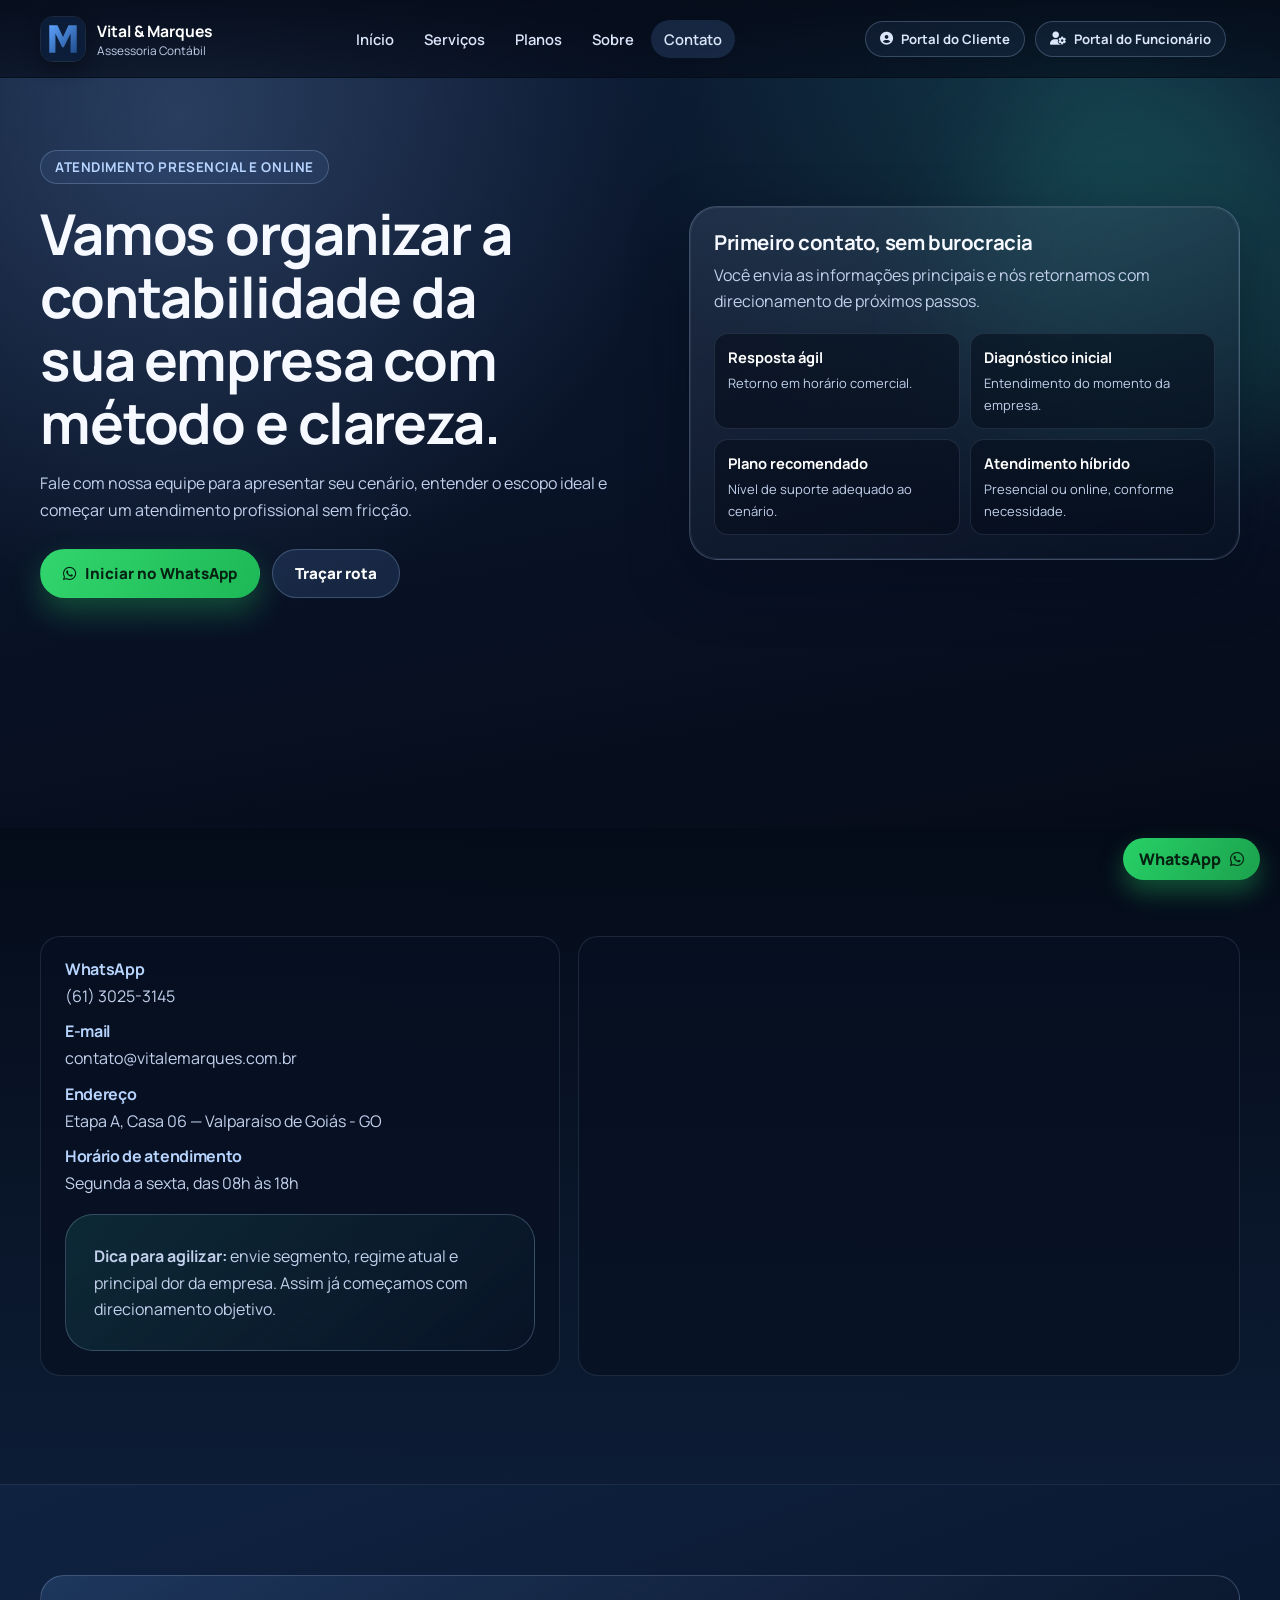
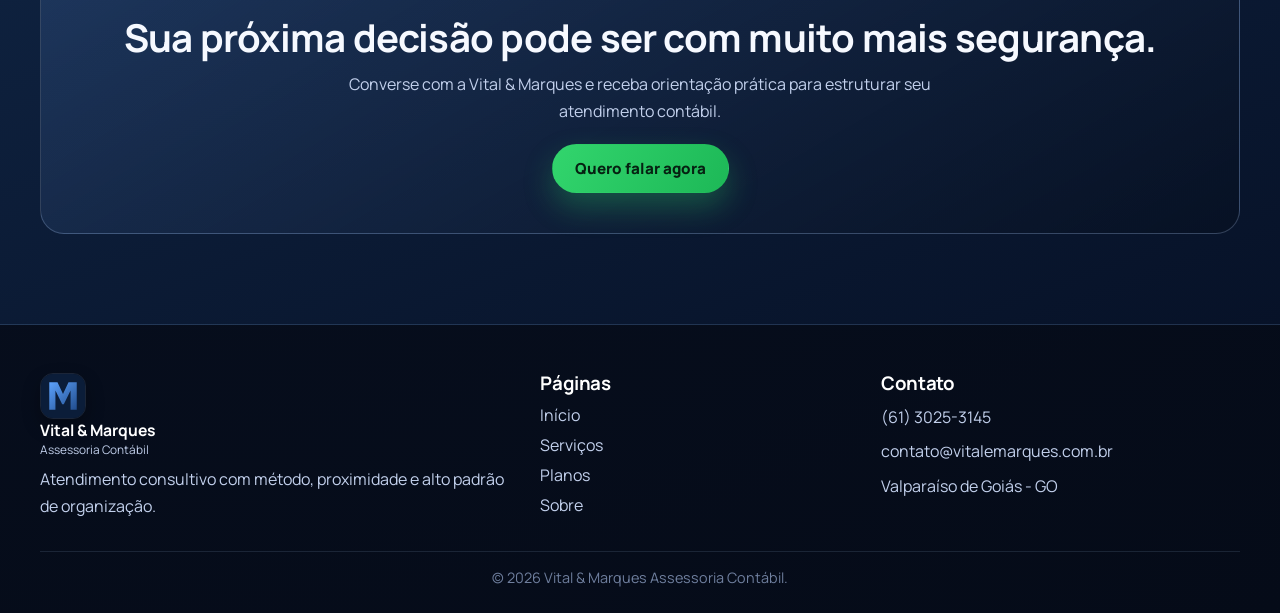
==== commit 08d8255d: "feat: reconstruir site premium da Vital & Marques" ====
--- a/pages/contato.html
+++ b/pages/contato.html
@@ -1,13 +1,37 @@
 <!DOCTYPE html>
-<html lang="pt-BR"><head><meta charset="UTF-8" /><meta name="viewport" content="width=device-width, initial-scale=1.0" /><title>Contato | Vital & Marques</title><meta name="description" content="Entre em contato com a Vital & Marques e receba orientação contábil estratégica." /><link rel="preconnect" href="https://fonts.googleapis.com" /><link rel="preconnect" href="https://fonts.gstatic.com" crossorigin /><link href="https://fonts.googleapis.com/css2?family=Poppins:wght@300;400;500;600;700;800&display=swap" rel="stylesheet" /><link rel="stylesheet" href="https://cdnjs.cloudflare.com/ajax/libs/font-awesome/6.4.0/css/all.min.css" /><link rel="stylesheet" href="../assets/css/style.css" /></head>
+<html lang="pt-BR">
+<head>
+  <meta charset="UTF-8" />
+  <meta name="viewport" content="width=device-width, initial-scale=1.0" />
+  <title>Contato | Vital & Marques Assessoria Contábil</title>
+  <meta name="description" content="Entre em contato com a Vital & Marques para receber orientação contábil consultiva e definir o plano ideal para sua empresa." />
+  <link rel="preconnect" href="https://fonts.googleapis.com" />
+  <link rel="preconnect" href="https://fonts.gstatic.com" crossorigin />
+  <link href="https://fonts.googleapis.com/css2?family=Manrope:wght@400;500;600;700;800&display=swap" rel="stylesheet" />
+  <link rel="stylesheet" href="https://cdnjs.cloudflare.com/ajax/libs/font-awesome/6.5.1/css/all.min.css" />
+  <link rel="stylesheet" href="../assets/css/style.css" />
+</head>
 <body>
-<header id="header" class="site-header"><div class="container header-content"><a href="../index.html" class="brand"><img src="../assets/img/logo-vital-marques.svg" class="brand-logo" alt="Logo" /><span class="brand-text"><strong>Vital & Marques</strong><small>Assessoria Contábil</small></span></a><nav class="desktop-nav"><a href="../index.html">Início</a><a href="servicos.html">Serviços</a><a href="planos.html">Planos</a><a href="sobre.html">Sobre</a><a class="is-active" href="contato.html">Contato</a></nav><div class="header-actions"><a class="btn-portal" href="https://SEU-LINK-PORTAL-CLIENTE" target="_blank" rel="noopener"><i class="fa-solid fa-circle-user"></i><span>Portal do Cliente</span></a><a class="btn-portal" href="https://SEU-LINK-PORTAL-FUNCIONARIO" target="_blank" rel="noopener"><i class="fa-solid fa-user-gear"></i><span>Portal do Funcionário</span></a></div><button class="mobile-menu-icon" id="mobile-btn" aria-label="Abrir menu"><i class="fa-solid fa-bars"></i></button></div><nav class="mobile-nav" id="mobile-menu"><a href="../index.html">Início</a><a href="servicos.html">Serviços</a><a href="planos.html">Planos</a><a href="sobre.html">Sobre</a><a href="contato.html">Contato</a></nav></header>
-<main>
-<section class="hero"><div class="hero-bg"></div><div class="container hero-content"><div class="hero-text reveal-left"><div class="badge"><i class="fa-solid fa-location-dot"></i> Atendimento presencial e online</div><h1>Vamos conversar sobre o próximo passo da sua empresa?</h1><p class="hero-lead">Fale com a Vital & Marques e receba orientação clara sobre abertura, estruturação contábil, planos e atendimento estratégico.</p><div class="cta-row"><a class="btn-cta" href="https://wa.me/556130253145" data-wa-topic="Contato inicial" target="_blank" rel="noopener">Chamar no WhatsApp</a><a class="btn-secondary" href="https://www.google.com/maps/dir/?api=1&destination=-16.068816381930148,-47.97944651854982" target="_blank" rel="noopener">Traçar rota</a></div></div><div class="hero-visual reveal-right"><div class="hero-panel"><div class="hero-panel-top"><h3>Atendimento profissional</h3><p>Retorno com clareza, direcionamento e próximos passos objetivos.</p></div></div></div></div></section>
-<section class="section-padding section-light"><div class="container"><div class="location-grid"><div class="info-stack reveal-left"><div class="info-item"><h4>Endereço</h4><p>Etapa A, Casa 06 — Valparaíso de Goiás — GO</p></div><div class="info-item"><h4>Horário de atendimento</h4><p>Segunda a sexta, das 08h às 18h</p></div><div class="info-item"><h4>WhatsApp</h4><p><a href="https://wa.me/556130253145" data-wa-topic="WhatsApp" target="_blank" rel="noopener">(61) 3025-3145</a></p></div><div class="notice-card"><strong>Dica:</strong> envie atividade da empresa e seu objetivo. Assim direcionamos a melhor solução com agilidade.</div></div><div class="location-map reveal-right"><iframe title="Mapa Vital & Marques" src="https://maps.google.com/maps?q=-16.068816381930148,-47.97944651854982&z=17&output=embed" loading="lazy"></iframe></div></div></div></section>
-<section class="final-cta"><div class="container relative reveal-up"><h2>Seu atendimento pode começar agora</h2><p>Clique no botão abaixo e fale diretamente com nossa equipe consultiva.</p><a class="btn-cta" href="https://wa.me/556130253145" data-wa-topic="Contato final" target="_blank" rel="noopener">Iniciar atendimento</a></div></section>
-</main>
-<footer><div class="container footer-content"><div class="footer-col"><div class="brand"><img src="../assets/img/logo-vital-marques.svg" class="brand-logo" alt="Logo" /><span class="brand-text"><strong>Vital & Marques</strong><small>Assessoria Contábil</small></span></div><p>Atendimento com método, clareza e compromisso com resultado.</p></div><div class="footer-col"><h3>Páginas</h3><a href="../index.html">Início</a><a href="servicos.html">Serviços</a><a href="planos.html">Planos</a><a href="sobre.html">Sobre</a></div><div class="footer-col"><h3>Contato</h3><p>(61) 3025-3145</p><p>contato@vitalemarques.com.br</p><p>Valparaíso de Goiás - GO</p></div></div><div class="copy">© <span id="year"></span> Vital & Marques Assessoria Contábil.</div></footer>
-<a href="https://wa.me/556130253145" data-wa-topic="Contato rápido" class="whatsapp-float" target="_blank" rel="noopener"><span class="float-text">Atendimento</span><i class="fab fa-whatsapp"></i></a>
-<script src="../assets/js/script.js" defer></script>
-</body></html>
+  <header id="header" class="site-header">
+    <div class="container header-content">
+      <a href="../index.html" class="brand"><img src="../assets/img/logo-vital-marques.svg" class="brand-logo" alt="Logo" /><span class="brand-text"><strong>Vital & Marques</strong><small>Assessoria Contábil</small></span></a>
+      <nav class="desktop-nav"><a href="../index.html">Início</a><a href="servicos.html">Serviços</a><a href="planos.html">Planos</a><a href="sobre.html">Sobre</a><a href="contato.html" class="is-active">Contato</a></nav>
+      <div class="header-actions"><a class="btn-portal" href="https://SEU-LINK-PORTAL-CLIENTE" target="_blank" rel="noopener"><i class="fa-solid fa-circle-user"></i> Portal do Cliente</a><a class="btn-portal" href="https://SEU-LINK-PORTAL-FUNCIONARIO" target="_blank" rel="noopener"><i class="fa-solid fa-user-gear"></i> Portal do Funcionário</a></div>
+      <button id="mobile-btn" class="mobile-menu-icon" aria-expanded="false" aria-controls="mobile-menu"><i class="fa-solid fa-bars"></i></button>
+    </div>
+    <nav id="mobile-menu" class="mobile-nav"><a href="../index.html">Início</a><a href="servicos.html">Serviços</a><a href="planos.html">Planos</a><a href="sobre.html">Sobre</a><a href="contato.html">Contato</a></nav>
+  </header>
+
+  <main>
+    <section class="hero"><div class="hero-bg"></div><div class="container hero-grid"><div class="reveal"><span class="kicker">atendimento presencial e online</span><h1>Vamos organizar a contabilidade da sua empresa com método e clareza.</h1><p>Fale com nossa equipe para apresentar seu cenário, entender o escopo ideal e começar um atendimento profissional sem fricção.</p><div class="hero-ctas"><a class="btn-primary" href="https://wa.me/556130253145" data-wa-topic="Quero iniciar atendimento" target="_blank" rel="noopener"><i class="fa-brands fa-whatsapp"></i> Iniciar no WhatsApp</a><a class="btn-secondary" href="https://www.google.com/maps/dir/?api=1&destination=-16.068816381930148,-47.97944651854982" target="_blank" rel="noopener">Traçar rota</a></div></div><aside class="hero-panel reveal"><div class="panel-heading"><h3>Primeiro contato, sem burocracia</h3><p>Você envia as informações principais e nós retornamos com direcionamento de próximos passos.</p></div><div class="metrics-grid"><article class="metric"><strong>Resposta ágil</strong><span>Retorno em horário comercial.</span></article><article class="metric"><strong>Diagnóstico inicial</strong><span>Entendimento do momento da empresa.</span></article><article class="metric"><strong>Plano recomendado</strong><span>Nível de suporte adequado ao cenário.</span></article><article class="metric"><strong>Atendimento híbrido</strong><span>Presencial ou online, conforme necessidade.</span></article></div></aside></div></section>
+
+    <section class="section section-contrast"><div class="container contact-grid"><div class="info-panel reveal"><div class="item"><h4>WhatsApp</h4><p><a href="https://wa.me/556130253145" data-wa-topic="Contato comercial" target="_blank" rel="noopener">(61) 3025-3145</a></p></div><div class="item"><h4>E-mail</h4><p>contato@vitalemarques.com.br</p></div><div class="item"><h4>Endereço</h4><p>Etapa A, Casa 06 — Valparaíso de Goiás - GO</p></div><div class="item"><h4>Horário de atendimento</h4><p>Segunda a sexta, das 08h às 18h</p></div><div class="highlight-box" style="margin-top:18px;"><p><strong>Dica para agilizar:</strong> envie segmento, regime atual e principal dor da empresa. Assim já começamos com direcionamento objetivo.</p></div></div><div class="map-panel reveal"><iframe title="Mapa da Vital & Marques" src="https://maps.google.com/maps?q=-16.068816381930148,-47.97944651854982&z=17&output=embed" loading="lazy" referrerpolicy="no-referrer-when-downgrade"></iframe></div></div></section>
+
+    <section class="final-cta"><div class="container final-cta-box reveal"><h2>Sua próxima decisão pode ser com muito mais segurança.</h2><p>Converse com a Vital & Marques e receba orientação prática para estruturar seu atendimento contábil.</p><a class="btn-primary" href="https://wa.me/556130253145" data-wa-topic="Contato final" target="_blank" rel="noopener">Quero falar agora</a></div></section>
+  </main>
+
+  <footer><div class="container footer-grid"><div class="footer-col"><a href="../index.html" class="brand"><img src="../assets/img/logo-vital-marques.svg" class="brand-logo" alt="Logo" /><span class="brand-text"><strong>Vital & Marques</strong><small>Assessoria Contábil</small></span></a><p>Atendimento consultivo com método, proximidade e alto padrão de organização.</p></div><div class="footer-col"><h3>Páginas</h3><a href="../index.html">Início</a><a href="servicos.html">Serviços</a><a href="planos.html">Planos</a><a href="sobre.html">Sobre</a></div><div class="footer-col"><h3>Contato</h3><p>(61) 3025-3145</p><p>contato@vitalemarques.com.br</p><p>Valparaíso de Goiás - GO</p></div></div><div class="container copy">© <span id="year"></span> Vital & Marques Assessoria Contábil.</div></footer>
+  <a href="https://wa.me/556130253145" data-wa-topic="Contato rápido" class="whatsapp-float" target="_blank" rel="noopener"><span class="float-text">WhatsApp</span><i class="fa-brands fa-whatsapp"></i></a>
+  <script src="../assets/js/script.js" defer></script>
+</body>
+</html>
--- a/assets/css/style.css
+++ b/assets/css/style.css
@@ -1,459 +1,476 @@
 :root {
-  --navy-900: #07152e;
-  --navy-850: #0b1d3a;
-  --navy-800: #102849;
-  --navy-700: #163863;
-  --blue-500: #2f6fbe;
-  --blue-400: #4b8cdd;
-  --blue-200: #cfe0f7;
-  --sky-50: #f5f9ff;
-  --slate-900: #0f172a;
-  --slate-700: #334155;
-  --slate-500: #64748b;
-  --white: #fff;
-  --success: #25d366;
-  --success-hover: #17b657;
-  --border: rgba(15, 23, 42, 0.12);
-  --radius-lg: 22px;
-  --radius-md: 16px;
-  --radius-sm: 12px;
-  --shadow-md: 0 16px 36px rgba(7, 21, 46, 0.14);
-  --shadow-soft: 0 8px 24px rgba(7, 21, 46, 0.1);
-  --ease: 240ms ease;
+  --bg-950: #050b18;
+  --bg-900: #091327;
+  --bg-850: #0f1d36;
+  --surface-800: #132847;
+  --surface-700: #1a3359;
+  --ink-100: #f6f9ff;
+  --ink-200: #dce6fa;
+  --ink-300: #c2d0ec;
+  --ink-600: #6f7f9e;
+  --ink-700: #51607c;
+  --accent-500: #6fa8ff;
+  --accent-400: #8fbcff;
+  --accent-300: #b7d4ff;
+  --teal-500: #3dd8c1;
+  --gold-500: #d6b26e;
+  --success: #27d167;
+  --danger: #ff7d7d;
+  --line: rgba(183, 212, 255, 0.24);
+  --line-soft: rgba(183, 212, 255, 0.12);
+  --radius-xl: 28px;
+  --radius-lg: 20px;
+  --radius-md: 14px;
+  --radius-sm: 10px;
+  --shadow-deep: 0 22px 60px rgba(4, 11, 27, 0.45);
+  --shadow-soft: 0 14px 32px rgba(6, 17, 39, 0.25);
+  --ease: 260ms cubic-bezier(.22,.61,.36,1);
 }
 
 * { box-sizing: border-box; margin: 0; padding: 0; }
 html { scroll-behavior: smooth; }
 body {
-  font-family: "Poppins", sans-serif;
-  color: var(--slate-900);
-  background: linear-gradient(180deg, #f6f9ff 0%, #f2f7ff 100%);
-  overflow-x: hidden;
+  font-family: "Manrope", "Inter", "Segoe UI", sans-serif;
+  color: var(--ink-100);
+  background: radial-gradient(circle at top left, #132441 0%, #081021 44%, #050b18 100%);
+  overflow-x: clip;
 }
 img { max-width: 100%; display: block; }
 a { color: inherit; text-decoration: none; }
 button { font: inherit; }
 ul { list-style: none; }
-p { line-height: 1.65; color: var(--slate-700); }
-h1, h2, h3, h4 { color: var(--navy-900); line-height: 1.12; }
-
-.container { width: min(1180px, calc(100% - 40px)); margin: 0 auto; }
-.section-padding { padding: 92px 0; }
-.section-light { background: linear-gradient(180deg, #f8fbff, #edf4ff); }
-.section-soft { background: linear-gradient(180deg, #eef3fc, #f4f7ff); }
-.text-center { text-align: center; }
-.relative { position: relative; z-index: 1; }
-
-.section-header { max-width: 740px; margin: 0 auto 32px; text-align: center; }
-.section-header h2 { font-size: clamp(1.7rem, 2.3vw, 2.35rem); margin-bottom: 10px; }
-.section-header p { font-size: 1rem; color: var(--slate-500); }
-.section-header-left { text-align: left; margin-left: 0; }
+p { color: var(--ink-300); line-height: 1.65; }
+h1,h2,h3,h4 { line-height: 1.12; letter-spacing: -0.02em; }
+
+.container { width: min(1200px, calc(100% - 48px)); margin-inline: auto; }
+.section { padding: 108px 0; position: relative; }
+.section-soft { background: linear-gradient(180deg, rgba(143,188,255,.08), rgba(9,19,39,.75)); }
+.section-contrast { background: linear-gradient(180deg, rgba(4,11,24,.95), rgba(14,31,57,.85)); }
+.section-header { margin: 0 auto 44px; text-align: center; max-width: 760px; }
+.section-header h2 { font-size: clamp(1.85rem, 3vw, 3rem); margin-bottom: 14px; }
+.section-header p { color: var(--ink-300); }
+.kicker {
+  display: inline-flex;
+  align-items: center;
+  gap: 8px;
+  padding: 7px 14px;
+  border: 1px solid var(--line);
+  border-radius: 999px;
+  color: var(--accent-300);
+  background: rgba(111,168,255,.08);
+  font-size: .84rem;
+  font-weight: 700;
+  letter-spacing: .04em;
+  text-transform: uppercase;
+}
 
 /* HEADER */
 .site-header {
   position: fixed;
-  top: 0;
-  left: 0;
-  width: 100%;
+  inset: 0 0 auto 0;
   z-index: 1200;
-  padding: 15px 0;
-  background: rgba(7, 21, 46, 0.9);
-  backdrop-filter: blur(10px);
-  transition: background var(--ease), padding var(--ease), box-shadow var(--ease);
-}
-.site-header.scrolled {
-  padding: 11px 0;
-  background: rgba(5, 16, 35, 0.95);
-  box-shadow: 0 10px 25px rgba(0, 0, 0, 0.24);
+  padding: 16px 0;
+  transition: all var(--ease);
+}
+.site-header::before {
+  content: "";
+  position: absolute;
+  inset: 0;
+  background: linear-gradient(180deg, rgba(5,11,24,.9), rgba(5,11,24,.65));
+  backdrop-filter: blur(14px);
+  border-bottom: 1px solid transparent;
+  transition: all var(--ease);
+}
+.site-header.scrolled { padding: 10px 0; }
+.site-header.scrolled::before {
+  background: rgba(4,9,20,.88);
+  border-color: var(--line-soft);
+  box-shadow: 0 12px 24px rgba(0,0,0,.22);
 }
 .header-content {
+  position: relative;
   display: grid;
   grid-template-columns: auto 1fr auto auto;
+  align-items: center;
   gap: 14px;
-  align-items: center;
-}
-.brand {
+}
+.brand { display: inline-flex; align-items: center; gap: 11px; }
+.brand-logo {
+  width: 46px;
+  height: 46px;
+  border-radius: 13px;
+  border: 1px solid var(--line-soft);
+  box-shadow: 0 8px 18px rgba(0,0,0,.32);
+}
+.brand-text { display: flex; flex-direction: column; }
+.brand-text strong { font-size: .98rem; color: #fff; }
+.brand-text small { color: var(--ink-300); font-size: .74rem; }
+
+.desktop-nav { display: flex; align-items: center; justify-self: center; gap: 4px; }
+.desktop-nav a {
+  padding: 9px 13px;
+  border-radius: 999px;
+  font-size: .92rem;
+  color: var(--ink-200);
+  font-weight: 600;
+  transition: background var(--ease), transform var(--ease);
+}
+.desktop-nav a:hover,
+.desktop-nav a.is-active { background: rgba(111,168,255,.16); }
+
+.header-actions { display: flex; gap: 10px; }
+.btn-portal {
   display: inline-flex;
   align-items: center;
-  gap: 10px;
-}
-.brand-logo {
+  gap: 8px;
+  padding: 8px 14px;
+  border-radius: 999px;
+  border: 1px solid var(--line);
+  background: rgba(111,168,255,.08);
+  color: var(--ink-200);
+  font-size: .82rem;
+  font-weight: 700;
+  transition: all var(--ease);
+}
+.btn-portal:hover { transform: translateY(-1px); background: rgba(111,168,255,.16); }
+
+.mobile-menu-icon {
+  display: none;
   width: 42px;
   height: 42px;
+  justify-content: center;
+  align-items: center;
+  border: 1px solid var(--line);
   border-radius: 12px;
-  box-shadow: 0 10px 22px rgba(0, 0, 0, 0.25);
-}
-.brand-text { display: flex; flex-direction: column; line-height: 1.04; }
-.brand-text strong { color: var(--white); font-size: 1rem; font-weight: 700; }
-.brand-text small { color: rgba(255,255,255,.72); font-size: .74rem; font-weight: 500; }
-
-.desktop-nav {
-  justify-self: center;
-  display: flex;
-  align-items: center;
-  gap: 6px;
-}
-.desktop-nav a {
-  color: rgba(255,255,255,.92);
-  font-size: .93rem;
-  font-weight: 600;
-  padding: 9px 12px;
-  border-radius: 12px;
-  transition: background var(--ease), transform var(--ease);
-}
-.desktop-nav a:hover { background: rgba(255,255,255,.09); }
-.desktop-nav a.is-active { background: rgba(255,255,255,.14); }
-
-.header-actions {
-  justify-self: end;
-  display: flex;
-  gap: 10px;
-  align-items: center;
-}
-.btn-portal {
-  display: inline-flex;
-  align-items: center;
-  gap: 8px;
-  padding: 9px 14px;
-  border-radius: 999px;
-  border: 1px solid rgba(255,255,255,.22);
-  color: rgba(255,255,255,.95);
-  font-weight: 600;
-  background: rgba(255,255,255,.07);
-  transition: transform var(--ease), background var(--ease), border-color var(--ease);
-}
-.btn-portal:hover { transform: translateY(-1px); background: rgba(255,255,255,.12); border-color: rgba(75,140,221,.55); }
-
-.mobile-menu-icon {
-  justify-self: end;
-  display: none;
-  width: 44px;
-  height: 44px;
-  align-items: center;
-  justify-content: center;
-  border: none;
-  border-radius: 12px;
-  background: rgba(255,255,255,.09);
-  color: var(--white);
-}
-
+  color: #fff;
+  background: rgba(111,168,255,.12);
+}
 .mobile-nav {
   position: fixed;
   top: 0;
-  right: -110%;
-  width: min(360px, 86%);
-  height: 100vh;
-  padding: 28px;
+  right: -105%;
+  width: min(340px, 85%);
+  height: 100dvh;
+  background: linear-gradient(145deg, #0c1b33, #081122 64%);
+  border-left: 1px solid var(--line-soft);
+  padding: 90px 22px 24px;
   display: flex;
   flex-direction: column;
+  gap: 8px;
+  transition: right var(--ease);
+  z-index: 1100;
+}
+.mobile-nav.active { right: 0; }
+.mobile-nav a { padding: 12px 14px; border-radius: 12px; color: var(--ink-200); font-weight: 600; }
+.mobile-nav a:hover { background: rgba(111,168,255,.16); }
+.mobile-divider { border-top: 1px solid var(--line-soft); margin: 6px 0; }
+.mobile-whatsapp { background: var(--success); color: #072114 !important; font-weight: 800 !important; }
+
+/* Buttons */
+.btn-primary,
+.btn-secondary,
+.btn-ghost {
+  display: inline-flex;
+  align-items: center;
   justify-content: center;
-  gap: 12px;
-  background: linear-gradient(180deg, #091b36 0%, #12335f 100%);
-  transition: right .3s ease;
-  box-shadow: -20px 0 34px rgba(0, 0, 0, .3);
-}
-.mobile-nav.active { right: 0; }
-.mobile-nav a {
-  color: var(--white);
-  border-radius: 10px;
-  padding: 12px;
-  font-weight: 600;
-}
-.mobile-nav a:hover { background: rgba(255,255,255,.12); }
-.mobile-divider { height: 1px; background: rgba(255,255,255,.2); margin: 4px 0; }
-.mobile-whatsapp { background: var(--success); color: var(--white)!important; text-align: center; }
-
-/* BUTTONS */
-.btn-cta,
-.btn-secondary,
-.btn-outline {
-  display: inline-flex;
-  align-items: center;
-  justify-content: center;
-  gap: 8px;
-  padding: 12px 20px;
+  gap: 9px;
+  padding: 13px 22px;
   border-radius: 999px;
   border: 1px solid transparent;
-  font-weight: 700;
-  transition: transform var(--ease), background var(--ease), border-color var(--ease), color var(--ease);
-}
-.btn-cta { background: var(--success); color: var(--white); box-shadow: 0 12px 28px rgba(37,211,102,.32); }
-.btn-cta:hover { background: var(--success-hover); transform: translateY(-2px); }
-.btn-secondary { background: rgba(255,255,255,.1); color: var(--white); border-color: rgba(255,255,255,.22); }
-.btn-secondary:hover { background: rgba(255,255,255,.2); }
-.btn-outline { background: var(--white); color: var(--navy-800); border-color: rgba(16,40,73,.18); }
-.btn-outline:hover { transform: translateY(-2px); box-shadow: var(--shadow-soft); }
+  font-weight: 800;
+  font-size: .95rem;
+  transition: all var(--ease);
+}
+.btn-primary { background: linear-gradient(120deg, #32d56d, #1db857); color: #062112; box-shadow: 0 14px 30px rgba(39,209,103,.3); }
+.btn-primary:hover { transform: translateY(-2px); }
+.btn-secondary { background: rgba(111,168,255,.14); color: #fff; border-color: var(--line); }
+.btn-secondary:hover { background: rgba(111,168,255,.2); }
+.btn-ghost { border-color: var(--line); color: var(--ink-200); }
+.btn-ghost:hover { background: rgba(111,168,255,.12); }
 
 /* HERO */
 .hero {
   position: relative;
-  padding: 132px 0 78px;
-  color: var(--white);
+  min-height: 92vh;
+  padding: 150px 0 72px;
   overflow: hidden;
 }
+.hero::before,
+.hero::after {
+  content: "";
+  position: absolute;
+  border-radius: 999px;
+  filter: blur(60px);
+  opacity: .6;
+}
+.hero::before { width: 460px; height: 460px; top: -120px; left: -120px; background: rgba(143,188,255,.38); }
+.hero::after { width: 390px; height: 390px; right: -80px; top: 80px; background: rgba(61,216,193,.22); }
 .hero-bg {
   position: absolute;
   inset: 0;
   background:
-    radial-gradient(900px 520px at 12% 8%, rgba(75,140,221,.24), transparent 60%),
-    radial-gradient(700px 420px at 88% 0%, rgba(47,111,190,.22), transparent 58%),
-    linear-gradient(180deg, #0a1d39 0%, #173861 100%);
-}
-.hero-content {
+    radial-gradient(circle at 14% 14%, rgba(143,188,255,.23), transparent 38%),
+    radial-gradient(circle at 84% 8%, rgba(61,216,193,.16), transparent 35%),
+    linear-gradient(170deg, #0b1a33 0%, #091327 55%, #050b18 100%);
+}
+.hero-grid {
   position: relative;
-  z-index: 1;
+  z-index: 2;
   display: grid;
-  grid-template-columns: 1.02fr .98fr;
-  gap: 36px;
-  align-items: center;
-}
-.badge {
-  display: inline-flex;
-  align-items: center;
-  gap: 8px;
-  padding: 9px 14px;
-  border-radius: 999px;
-  background: rgba(255,255,255,.1);
-  border: 1px solid rgba(255,255,255,.22);
-  color: rgba(255,255,255,.94);
+  grid-template-columns: 1.05fr .95fr;
+  align-items: center;
+  gap: 40px;
+}
+.hero h1 {
+  margin: 18px 0 16px;
+  font-size: clamp(2rem, 4.4vw, 4rem);
+  max-width: 14ch;
+}
+.hero p { max-width: 60ch; }
+.hero-ctas { display: flex; flex-wrap: wrap; gap: 12px; margin: 26px 0 18px; }
+.trust-row {
+  display: grid;
+  grid-template-columns: repeat(3, minmax(0, 1fr));
+  gap: 10px;
+  max-width: 680px;
+}
+.trust-row li {
+  border: 1px solid var(--line-soft);
+  background: rgba(111,168,255,.08);
+  border-radius: 12px;
+  padding: 10px 12px;
+  color: var(--ink-200);
   font-size: .86rem;
-  font-weight: 600;
-  margin-bottom: 18px;
-}
-.hero-text h1 {
-  color: var(--white);
-  font-size: clamp(1.9rem, 3.3vw, 3.1rem);
-  max-width: 13ch;
-  margin-bottom: 14px;
-}
-.highlight { color: #6cabff; }
-.hero-lead { max-width: 56ch; font-size: 1.02rem; color: rgba(255,255,255,.86); margin-bottom: 24px; }
-.cta-row { display: flex; flex-wrap: wrap; gap: 12px; }
-.trust-icons { margin-top: 14px; display: flex; flex-wrap: wrap; gap: 14px; }
-.trust-icons span { font-size: .92rem; font-weight: 500; color: rgba(255,255,255,.88); display: inline-flex; gap: 6px; align-items: center; }
-.hero-mini-stats { margin-top: 20px; display: grid; grid-template-columns: repeat(2,1fr); gap: 12px; }
-.hero-mini-stats article {
-  border-radius: var(--radius-md);
-  border: 1px solid rgba(255,255,255,.16);
-  background: rgba(255,255,255,.08);
-  padding: 14px;
-}
-.hero-mini-stats strong { color: var(--white); font-size: .96rem; display:block; margin-bottom: 4px; }
-.hero-mini-stats span { color: rgba(255,255,255,.8); font-size: .88rem; }
-
-.hero-visual { position: relative; }
+}
+
 .hero-panel {
-  border-radius: var(--radius-lg);
-  border: 1px solid rgba(255,255,255,.16);
-  background: linear-gradient(180deg, rgba(255,255,255,.1), rgba(255,255,255,.04));
-  padding: 22px;
-  box-shadow: 0 24px 60px rgba(0,0,0,.3);
-}
-.hero-panel-top h3 { color: var(--white); font-size: 1.5rem; margin-bottom: 10px; }
-.hero-panel-top p { color: rgba(255,255,255,.82); }
-.hero-panel-grid { margin-top: 16px; display:grid; grid-template-columns:repeat(2,1fr); gap: 12px; }
-.panel-item {
+  border: 1px solid var(--line);
+  background: linear-gradient(160deg, rgba(183,212,255,.12), rgba(9,19,39,.6));
+  border-radius: var(--radius-xl);
+  box-shadow: var(--shadow-deep);
+  padding: 24px;
+  position: relative;
+  overflow: hidden;
+}
+.hero-panel::after {
+  content: "";
+  position: absolute;
+  inset: 0;
+  border-radius: inherit;
+  border: 1px solid rgba(255,255,255,.08);
+  pointer-events: none;
+}
+.panel-heading { margin-bottom: 18px; }
+.panel-heading h3 { font-size: 1.28rem; margin-bottom: 8px; }
+.metrics-grid { display: grid; grid-template-columns: repeat(2,minmax(0,1fr)); gap: 10px; }
+.metric {
   border-radius: 14px;
-  border: 1px solid rgba(255,255,255,.12);
-  background: rgba(8,22,42,.3);
-  padding: 14px;
-}
-.panel-item i { color: #79b1ff; margin-bottom: 7px; }
-.panel-item strong { color: var(--white); display: block; margin-bottom: 4px; }
-.panel-item span { color: rgba(255,255,255,.78); font-size: .87rem; }
-.hero-media { width: 100%; border-radius: 18px; border: 1px solid rgba(255,255,255,.22); box-shadow: var(--shadow-md); margin-top: 14px; }
-.hero-floating-card {
-  margin-top: 12px;
-  border-radius: var(--radius-md);
-  border: 1px solid rgba(255,255,255,.16);
-  background: rgba(255,255,255,.1);
+  border: 1px solid var(--line-soft);
+  background: rgba(5,11,24,.55);
+  padding: 13px;
+}
+.metric strong { display: block; font-size: .92rem; margin-bottom: 4px; color: #fff; }
+.metric span { font-size: .81rem; color: var(--ink-300); }
+.hero-floating {
+  margin-top: 14px;
+  border: 1px solid rgba(214,178,110,.4);
+  background: linear-gradient(120deg, rgba(214,178,110,.2), rgba(9,19,39,.55));
+  color: #fef6e7;
+  border-radius: 14px;
   padding: 12px 14px;
   display: flex;
   gap: 10px;
-  color: var(--white);
-}
-
-.authority-strip { background: var(--white); border-top: 1px solid var(--border); border-bottom: 1px solid var(--border); }
-.authority-strip-grid { display:grid; grid-template-columns:repeat(4,1fr); gap: 10px; padding: 18px 0; }
-.authority-item {
-  border-radius: 12px;
-  border: 1px solid var(--border);
-  background: #fafcff;
-  padding: 14px;
-  display: flex;
-  gap: 9px;
-  align-items: center;
-  color: var(--navy-800);
-  font-weight: 600;
-}
-
-.services-grid,
-.process-grid,
-.reasons-grid,
-.plans-preview-grid,
-.footer-content {
-  display:grid;
-  grid-template-columns: repeat(3, minmax(0,1fr));
-  gap: 16px;
-}
-.service-card,
-.reason-card,
-.process-card,
-.plan-preview-card,
-.highlight-box,
-.notice-card,
-.info-item {
-  background: var(--white);
-  border: 1px solid var(--border);
-  border-radius: var(--radius-md);
+  align-items: flex-start;
+}
+
+/* Generic cards */
+.card-grid { display: grid; gap: 16px; }
+.col-3 { grid-template-columns: repeat(3,minmax(0,1fr)); }
+.col-4 { grid-template-columns: repeat(4,minmax(0,1fr)); }
+.premium-card {
+  border: 1px solid var(--line-soft);
+  background: linear-gradient(160deg, rgba(19,40,71,.72), rgba(8,17,34,.74));
+  border-radius: var(--radius-lg);
+  padding: 22px;
   box-shadow: var(--shadow-soft);
-  padding: 22px;
-}
-.service-card,
-.reason-card,
-.process-card,
-.plan-preview-card { transition: transform var(--ease), box-shadow var(--ease), border-color var(--ease); }
-.service-card:hover,
-.reason-card:hover,
-.process-card:hover,
-.plan-preview-card:hover { transform: translateY(-5px); box-shadow: var(--shadow-md); border-color: rgba(47,111,190,.28); }
-.service-card i,
-.reason-card i,
-.process-card .process-step { color: var(--blue-500); }
-.plan-preview-card.featured { border-color: rgba(37,211,102,.42); box-shadow: 0 18px 30px rgba(37,211,102,.18); }
-.plan-badge { display:inline-block; padding: 6px 10px; border-radius: 999px; background:#eaf3ff; color:#17457f; font-size:.74rem; font-weight:700; margin-bottom:10px; }
-
-.process-step {
+  transition: transform var(--ease), border-color var(--ease), background var(--ease);
+}
+.premium-card:hover { transform: translateY(-4px); border-color: var(--line); background: linear-gradient(160deg, rgba(24,49,85,.8), rgba(8,17,34,.9)); }
+.premium-card i { color: var(--accent-400); font-size: 1.15rem; margin-bottom: 11px; }
+.premium-card h3 { margin-bottom: 8px; font-size: 1.14rem; }
+
+.bullet-list { display: grid; gap: 8px; margin-top: 16px; }
+.bullet-list li { display: flex; gap: 10px; color: var(--ink-200); }
+.bullet-list i { color: var(--teal-500); margin-top: 3px; }
+
+.process-grid { display: grid; grid-template-columns: repeat(3,minmax(0,1fr)); gap: 16px; }
+.step-card {
+  padding: 24px;
+  border-radius: 18px;
+  border: 1px solid var(--line-soft);
+  background: rgba(8,17,34,.66);
+}
+.step-pill {
+  display: inline-flex;
   width: 34px;
   height: 34px;
-  border-radius: 10px;
-  display: inline-flex;
-  align-items: center;
   justify-content: center;
-  background: #e9f3ff;
+  align-items: center;
+  border-radius: 999px;
+  border: 1px solid var(--line);
+  color: var(--accent-300);
   font-weight: 700;
-  margin-bottom: 10px;
-}
-
-.split-section { display:grid; grid-template-columns: 1.05fr .95fr; gap: 22px; align-items: start; }
-.list-block { display:grid; gap:10px; margin-top: 10px; }
-.list-row { display:flex; gap:10px; align-items:flex-start; color: var(--slate-700); }
-.list-row i { color: var(--blue-500); margin-top:3px; }
-
-.plan-matrix { margin-top: 22px; border: 1px solid var(--border); border-radius: var(--radius-md); overflow: hidden; background: var(--white); }
-.plan-matrix table { width:100%; border-collapse: collapse; }
-.plan-matrix th,.plan-matrix td { padding: 12px 14px; border-bottom: 1px solid var(--border); text-align:left; font-size: .93rem; }
-.plan-matrix th { background: #f3f7ff; color: var(--navy-800); }
-.plan-matrix tr:last-child td { border-bottom:none; }
-
-.location-grid { display:grid; grid-template-columns: .92fr 1.08fr; gap:18px; align-items: stretch; }
-.info-stack { display:grid; gap:12px; }
-.location-map iframe { width:100%; height:100%; min-height: 420px; border:0; border-radius: var(--radius-lg); box-shadow: var(--shadow-soft); }
+  margin-bottom: 14px;
+}
+
+.split {
+  display: grid;
+  grid-template-columns: 1.05fr .95fr;
+  gap: 26px;
+  align-items: stretch;
+}
+.highlight-box {
+  border-radius: var(--radius-xl);
+  border: 1px solid var(--line);
+  background: linear-gradient(140deg, rgba(61,216,193,.12), rgba(9,19,39,.88));
+  padding: 28px;
+}
+
+.plan-grid { display: grid; grid-template-columns: repeat(3,minmax(0,1fr)); gap: 18px; }
+.plan-card {
+  position: relative;
+  border-radius: 22px;
+  border: 1px solid var(--line-soft);
+  background: linear-gradient(180deg, rgba(19,40,71,.7), rgba(7,15,30,.95));
+  padding: 26px;
+  transition: all var(--ease);
+}
+.plan-card.featured {
+  border-color: rgba(214,178,110,.58);
+  transform: translateY(-4px);
+  box-shadow: 0 20px 35px rgba(214,178,110,.13);
+}
+.plan-card:hover { transform: translateY(-3px); }
+.plan-tag {
+  display: inline-block;
+  border-radius: 999px;
+  border: 1px solid var(--line);
+  padding: 5px 11px;
+  color: var(--accent-300);
+  font-size: .75rem;
+  font-weight: 800;
+  text-transform: uppercase;
+}
+.plan-card h3 { margin: 14px 0 8px; font-size: 1.35rem; }
+.plan-card p { font-size: .94rem; }
+.plan-card ul { margin: 14px 0 20px; display: grid; gap: 8px; }
+.plan-card li { display: flex; gap: 8px; color: var(--ink-200); font-size: .91rem; }
+.plan-card li i { color: var(--teal-500); margin-top: 4px; }
+
+.compare-wrap {
+  border: 1px solid var(--line-soft);
+  border-radius: 20px;
+  overflow: hidden;
+  background: rgba(8,17,34,.72);
+}
+.compare-table { width: 100%; border-collapse: collapse; min-width: 760px; }
+.compare-table th,
+.compare-table td { padding: 14px 16px; border-bottom: 1px solid var(--line-soft); text-align: left; color: var(--ink-200); }
+.compare-table th { font-size: .78rem; color: var(--accent-300); text-transform: uppercase; letter-spacing: .05em; }
+.compare-table td:first-child { color: #fff; font-weight: 700; }
+
+.faq-list { max-width: 900px; margin: 0 auto; display: grid; gap: 11px; }
+.faq-item {
+  border: 1px solid var(--line-soft);
+  border-radius: 16px;
+  background: rgba(8,17,34,.7);
+  overflow: clip;
+}
+.faq-q {
+  width: 100%;
+  border: none;
+  background: transparent;
+  color: #fff;
+  display: flex;
+  justify-content: space-between;
+  gap: 14px;
+  align-items: center;
+  padding: 18px;
+  text-align: left;
+  font-weight: 700;
+  cursor: pointer;
+}
+.faq-a { padding: 0 18px 18px; display: none; }
+.faq-item.open .faq-a { display: block; }
 
 .final-cta {
-  position: relative;
-  overflow: hidden;
-  padding: 84px 0;
-  background: linear-gradient(120deg, #0a1e3a, #183e6d 62%, #2f6fbe 100%);
-  color: var(--white);
-}
-.final-cta h2 { color: var(--white); font-size: clamp(1.8rem, 2.7vw, 2.65rem); margin-bottom: 10px; }
-.final-cta p { color: rgba(255,255,255,.87); max-width: 64ch; margin-bottom: 22px; }
-
-footer {
-  background: #091a34;
-  color: rgba(255,255,255,.86);
-  padding: 58px 0 0;
-}
-.footer-content { grid-template-columns: 1.3fr .9fr .8fr; }
-.footer-col h3 { color: var(--white); margin-bottom: 10px; }
-.footer-col a { display:block; margin: 8px 0; color: rgba(255,255,255,.86); }
-.footer-col a:hover { color: var(--white); }
-.copy { margin-top: 26px; padding: 16px; text-align: center; border-top: 1px solid rgba(255,255,255,.14); font-size: .9rem; }
+  padding: 90px 0;
+  background: linear-gradient(160deg, #0f2341, #071228);
+  border-top: 1px solid var(--line-soft);
+  border-bottom: 1px solid var(--line-soft);
+}
+.final-cta-box {
+  text-align: center;
+  border: 1px solid var(--line);
+  border-radius: 24px;
+  background: linear-gradient(150deg, rgba(111,168,255,.16), rgba(7,17,35,.84));
+  padding: 40px 24px;
+}
+.final-cta h2 { font-size: clamp(1.7rem, 3vw, 2.6rem); margin-bottom: 12px; }
+.final-cta p { max-width: 640px; margin: 0 auto 20px; }
+
+.contact-grid { display: grid; grid-template-columns: .88fr 1.12fr; gap: 18px; }
+.info-panel, .map-panel {
+  border: 1px solid var(--line-soft);
+  border-radius: 20px;
+  background: rgba(8,17,34,.74);
+  padding: 24px;
+}
+.info-panel .item { margin-bottom: 14px; }
+.info-panel h4 { color: var(--accent-300); margin-bottom: 4px; }
+.map-panel iframe { border: 0; width: 100%; min-height: 380px; border-radius: 14px; }
+
+footer { padding: 48px 0 26px; }
+.footer-grid { display: grid; grid-template-columns: 1.2fr .8fr .9fr; gap: 22px; }
+.footer-col h3 { margin-bottom: 10px; color: #fff; }
+.footer-col a, .footer-col p { display: block; color: var(--ink-300); margin-bottom: 8px; }
+.copy { margin-top: 24px; padding-top: 16px; border-top: 1px solid var(--line-soft); text-align: center; color: var(--ink-600); font-size: .9rem; }
 
 .whatsapp-float {
   position: fixed;
   right: 20px;
-  bottom: 18px;
-  width: 58px;
-  height: 58px;
-  border-radius: 50%;
-  display: flex;
-  align-items: center;
-  justify-content: center;
-  background: var(--success);
-  color: var(--white);
-  box-shadow: 0 16px 30px rgba(37,211,102,.32);
-  z-index: 1300;
-}
-.whatsapp-float:hover { background: var(--success-hover); }
-.float-text {
-  position: absolute;
-  right: 66px;
-  white-space: nowrap;
-  background: var(--white);
-  color: var(--slate-900);
-  border-radius: 10px;
-  padding: 7px 10px;
-  box-shadow: var(--shadow-soft);
-  opacity: 0;
-  transform: translateX(6px);
-  transition: opacity var(--ease), transform var(--ease);
-}
-.whatsapp-float:hover .float-text { opacity: 1; transform: translateX(0); }
-
-/* MOTION */
-.reveal-up,.reveal-left,.reveal-right { opacity:0; transition: 700ms ease; }
-.reveal-up { transform: translateY(26px); }
-.reveal-left { transform: translateX(-22px); }
-.reveal-right { transform: translateX(22px); }
-.visible { opacity:1; transform: translate(0,0); }
-
-/* RESPONSIVE */
-@media (max-width: 1160px) {
-  .desktop-nav a { font-size: .9rem; padding: 9px 10px; }
-  .header-actions .btn-portal span { display:none; }
-}
-@media (max-width: 960px) {
-  .desktop-nav,
-  .header-actions { display:none; }
-  .mobile-menu-icon { display:flex; }
-  .header-content { grid-template-columns: auto 1fr auto; }
-
-  .hero { padding: 120px 0 64px; }
-  .hero-content,
-  .split-section,
-  .location-grid,
-  .page-hero-content { grid-template-columns:1fr; gap: 20px; }
-  .hero-text,
-  .page-hero-text,
-  .section-header-left { text-align:center; }
-  .hero-text h1 { max-width: none; }
-  .hero-lead,.page-hero-text p { margin-left:auto; margin-right:auto; }
-  .cta-row,.trust-icons { justify-content:center; }
-
-  .authority-strip-grid,
-  .services-grid,
-  .process-grid,
-  .reasons-grid,
-  .plans-preview-grid,
-  .footer-content { grid-template-columns:1fr; }
-}
-@media (max-width: 640px) {
-  .container { width:min(100% - 26px, 1180px); }
-  .brand-logo { width:40px; height:40px; }
-  .brand-text strong { font-size: .94rem; }
-  .brand-text small { font-size: .68rem; }
-
-  .hero-text h1 { font-size: clamp(1.75rem, 9vw, 2.3rem); }
-  .btn-cta,.btn-secondary,.btn-outline { width:100%; }
-  .hero-mini-stats { grid-template-columns:1fr; }
-
-  .plan-matrix { overflow-x:auto; }
-  .plan-matrix table { min-width: 620px; }
-  .float-text { display:none; }
-}
-@media (prefers-reduced-motion: reduce) {
-  html { scroll-behavior: auto; }
-  .reveal-up,.reveal-left,.reveal-right { transition: none; }
-}
+  bottom: 20px;
+  z-index: 1000;
+  display: inline-flex;
+  align-items: center;
+  gap: 9px;
+  border-radius: 999px;
+  padding: 10px 16px;
+  background: linear-gradient(120deg, #27d167, #1ca14d);
+  color: #062112;
+  font-weight: 800;
+  box-shadow: 0 12px 24px rgba(39,209,103,.35);
+}
+
+.reveal { opacity: 0; transform: translateY(22px); transition: opacity .6s ease, transform .6s ease; }
+.reveal.show { opacity: 1; transform: translateY(0); }
+
+@media (max-width: 1080px) {
+  .desktop-nav, .header-actions { display: none; }
+  .mobile-menu-icon { display: inline-flex; }
+  .hero-grid, .split, .contact-grid { grid-template-columns: 1fr; }
+  .trust-row { grid-template-columns: 1fr; }
+  .col-4 { grid-template-columns: repeat(2,minmax(0,1fr)); }
+  .plan-grid, .process-grid, .col-3 { grid-template-columns: 1fr; }
+  .footer-grid { grid-template-columns: 1fr; }
+}
+
+@media (max-width: 720px) {
+  .container { width: min(1200px, calc(100% - 30px)); }
+  .section { padding: 84px 0; }
+  .hero { padding: 124px 0 58px; min-height: auto; }
+  .hero h1 { max-width: 100%; }
+  .btn-primary, .btn-secondary, .btn-ghost { width: 100%; }
+  .hero-ctas { flex-direction: column; }
+  .whatsapp-float .float-text { display: none; }
+}
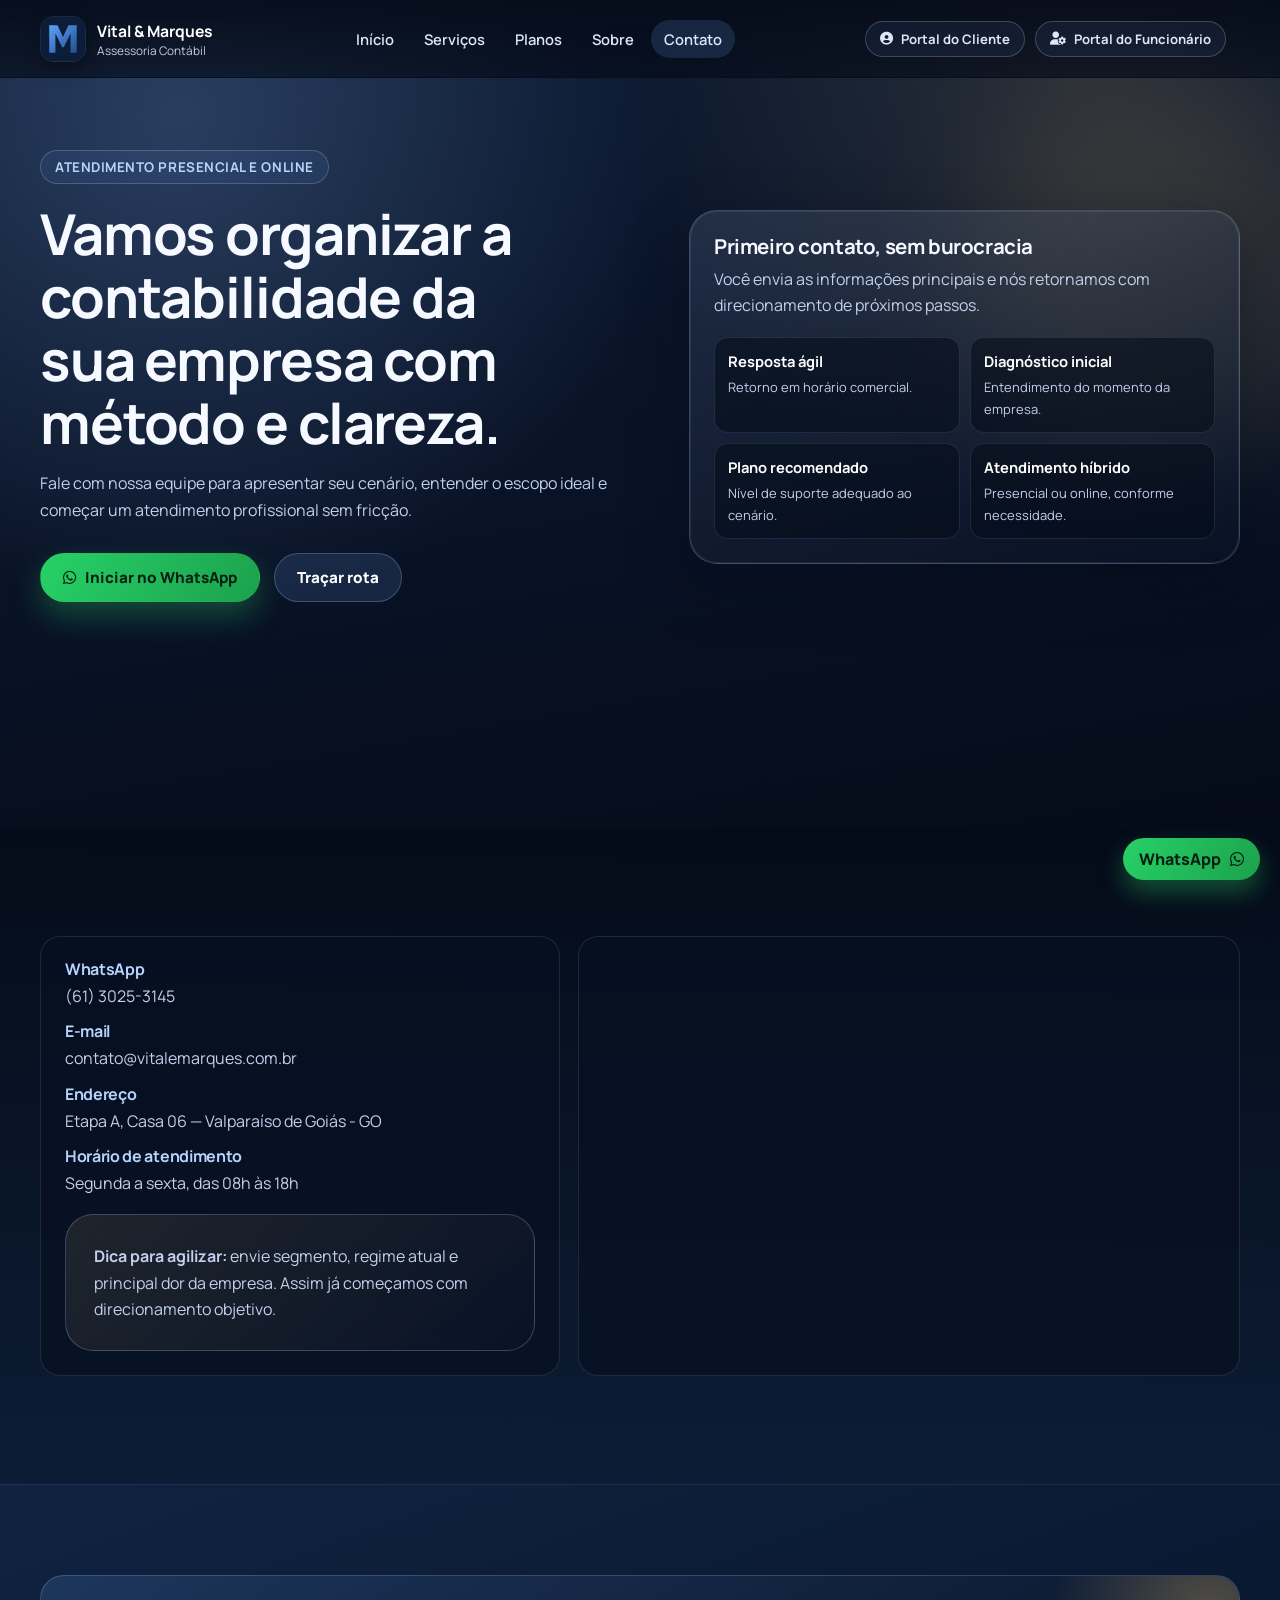
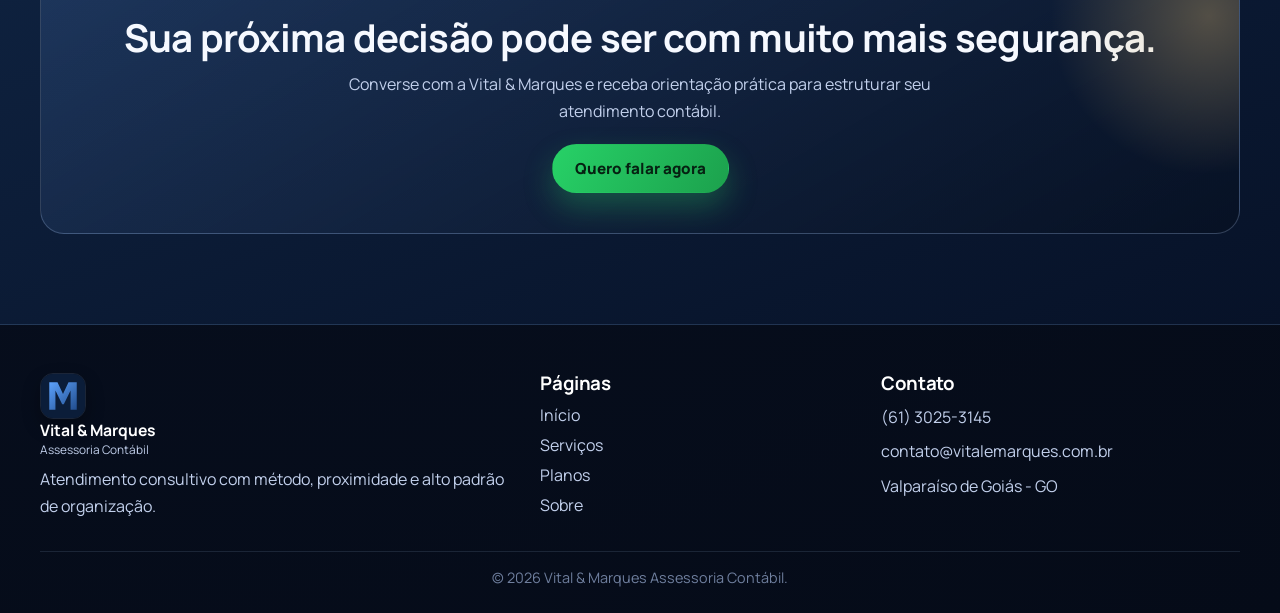
==== commit 198010aa: "refine: aplicar polish premium, motion e expansão de planos" ====
--- a/pages/contato.html
+++ b/pages/contato.html
@@ -23,11 +23,11 @@
   </header>
 
   <main>
-    <section class="hero"><div class="hero-bg"></div><div class="container hero-grid"><div class="reveal"><span class="kicker">atendimento presencial e online</span><h1>Vamos organizar a contabilidade da sua empresa com método e clareza.</h1><p>Fale com nossa equipe para apresentar seu cenário, entender o escopo ideal e começar um atendimento profissional sem fricção.</p><div class="hero-ctas"><a class="btn-primary" href="https://wa.me/556130253145" data-wa-topic="Quero iniciar atendimento" target="_blank" rel="noopener"><i class="fa-brands fa-whatsapp"></i> Iniciar no WhatsApp</a><a class="btn-secondary" href="https://www.google.com/maps/dir/?api=1&destination=-16.068816381930148,-47.97944651854982" target="_blank" rel="noopener">Traçar rota</a></div></div><aside class="hero-panel reveal"><div class="panel-heading"><h3>Primeiro contato, sem burocracia</h3><p>Você envia as informações principais e nós retornamos com direcionamento de próximos passos.</p></div><div class="metrics-grid"><article class="metric"><strong>Resposta ágil</strong><span>Retorno em horário comercial.</span></article><article class="metric"><strong>Diagnóstico inicial</strong><span>Entendimento do momento da empresa.</span></article><article class="metric"><strong>Plano recomendado</strong><span>Nível de suporte adequado ao cenário.</span></article><article class="metric"><strong>Atendimento híbrido</strong><span>Presencial ou online, conforme necessidade.</span></article></div></aside></div></section>
+    <section class="hero"><div class="hero-bg"></div><div class="container hero-grid"><div class="reveal"><span class="kicker">atendimento presencial e online</span><h1>Vamos organizar a contabilidade da sua empresa com método e clareza.</h1><p>Fale com nossa equipe para apresentar seu cenário, entender o escopo ideal e começar um atendimento profissional sem fricção.</p><div class="hero-ctas"><a class="btn-whatsapp" href="https://wa.me/556130253145" data-wa-topic="Quero iniciar atendimento" target="_blank" rel="noopener"><i class="fa-brands fa-whatsapp"></i> Iniciar no WhatsApp</a><a class="btn-secondary" href="https://www.google.com/maps/dir/?api=1&destination=-16.068816381930148,-47.97944651854982" target="_blank" rel="noopener">Traçar rota</a></div></div><aside class="hero-panel reveal"><div class="panel-heading"><h3>Primeiro contato, sem burocracia</h3><p>Você envia as informações principais e nós retornamos com direcionamento de próximos passos.</p></div><div class="metrics-grid"><article class="metric"><strong>Resposta ágil</strong><span>Retorno em horário comercial.</span></article><article class="metric"><strong>Diagnóstico inicial</strong><span>Entendimento do momento da empresa.</span></article><article class="metric"><strong>Plano recomendado</strong><span>Nível de suporte adequado ao cenário.</span></article><article class="metric"><strong>Atendimento híbrido</strong><span>Presencial ou online, conforme necessidade.</span></article></div></aside></div></section>
 
     <section class="section section-contrast"><div class="container contact-grid"><div class="info-panel reveal"><div class="item"><h4>WhatsApp</h4><p><a href="https://wa.me/556130253145" data-wa-topic="Contato comercial" target="_blank" rel="noopener">(61) 3025-3145</a></p></div><div class="item"><h4>E-mail</h4><p>contato@vitalemarques.com.br</p></div><div class="item"><h4>Endereço</h4><p>Etapa A, Casa 06 — Valparaíso de Goiás - GO</p></div><div class="item"><h4>Horário de atendimento</h4><p>Segunda a sexta, das 08h às 18h</p></div><div class="highlight-box" style="margin-top:18px;"><p><strong>Dica para agilizar:</strong> envie segmento, regime atual e principal dor da empresa. Assim já começamos com direcionamento objetivo.</p></div></div><div class="map-panel reveal"><iframe title="Mapa da Vital & Marques" src="https://maps.google.com/maps?q=-16.068816381930148,-47.97944651854982&z=17&output=embed" loading="lazy" referrerpolicy="no-referrer-when-downgrade"></iframe></div></div></section>
 
-    <section class="final-cta"><div class="container final-cta-box reveal"><h2>Sua próxima decisão pode ser com muito mais segurança.</h2><p>Converse com a Vital & Marques e receba orientação prática para estruturar seu atendimento contábil.</p><a class="btn-primary" href="https://wa.me/556130253145" data-wa-topic="Contato final" target="_blank" rel="noopener">Quero falar agora</a></div></section>
+    <section class="final-cta"><div class="container final-cta-box reveal"><h2>Sua próxima decisão pode ser com muito mais segurança.</h2><p>Converse com a Vital & Marques e receba orientação prática para estruturar seu atendimento contábil.</p><a class="btn-whatsapp" href="https://wa.me/556130253145" data-wa-topic="Contato final" target="_blank" rel="noopener">Quero falar agora</a></div></section>
   </main>
 
   <footer><div class="container footer-grid"><div class="footer-col"><a href="../index.html" class="brand"><img src="../assets/img/logo-vital-marques.svg" class="brand-logo" alt="Logo" /><span class="brand-text"><strong>Vital & Marques</strong><small>Assessoria Contábil</small></span></a><p>Atendimento consultivo com método, proximidade e alto padrão de organização.</p></div><div class="footer-col"><h3>Páginas</h3><a href="../index.html">Início</a><a href="servicos.html">Serviços</a><a href="planos.html">Planos</a><a href="sobre.html">Sobre</a></div><div class="footer-col"><h3>Contato</h3><p>(61) 3025-3145</p><p>contato@vitalemarques.com.br</p><p>Valparaíso de Goiás - GO</p></div></div><div class="container copy">© <span id="year"></span> Vital & Marques Assessoria Contábil.</div></footer>
--- a/assets/css/style.css
+++ b/assets/css/style.css
@@ -12,10 +12,11 @@
   --accent-500: #6fa8ff;
   --accent-400: #8fbcff;
   --accent-300: #b7d4ff;
-  --teal-500: #3dd8c1;
+  --teal-500: #d6b26e;
   --gold-500: #d6b26e;
   --success: #27d167;
   --danger: #ff7d7d;
+  --gold-glow: rgba(214,178,110,.35);
   --line: rgba(183, 212, 255, 0.24);
   --line-soft: rgba(183, 212, 255, 0.12);
   --radius-xl: 28px;
@@ -50,6 +51,7 @@
 .section-header h2 { font-size: clamp(1.85rem, 3vw, 3rem); margin-bottom: 14px; }
 .section-header p { color: var(--ink-300); }
 .kicker {
+  transition: transform var(--ease), border-color var(--ease), background var(--ease);
   display: inline-flex;
   align-items: center;
   gap: 8px;
@@ -169,7 +171,8 @@
 /* Buttons */
 .btn-primary,
 .btn-secondary,
-.btn-ghost {
+.btn-ghost,
+.btn-whatsapp {
   display: inline-flex;
   align-items: center;
   justify-content: center;
@@ -181,12 +184,27 @@
   font-size: .95rem;
   transition: all var(--ease);
 }
-.btn-primary { background: linear-gradient(120deg, #32d56d, #1db857); color: #062112; box-shadow: 0 14px 30px rgba(39,209,103,.3); }
-.btn-primary:hover { transform: translateY(-2px); }
+.btn-primary {
+  background: linear-gradient(120deg, rgba(214,178,110,.18), rgba(143,188,255,.16));
+  color: #fff;
+  border-color: rgba(214,178,110,.35);
+  box-shadow: 0 12px 30px rgba(214,178,110,.18);
+}
+.btn-primary:hover { transform: translateY(-2px); border-color: rgba(214,178,110,.6); box-shadow: 0 18px 34px rgba(214,178,110,.24); }
 .btn-secondary { background: rgba(111,168,255,.14); color: #fff; border-color: var(--line); }
-.btn-secondary:hover { background: rgba(111,168,255,.2); }
-.btn-ghost { border-color: var(--line); color: var(--ink-200); }
-.btn-ghost:hover { background: rgba(111,168,255,.12); }
+.btn-secondary:hover { background: rgba(111,168,255,.24); transform: translateY(-2px); }
+.btn-ghost { border-color: rgba(214,178,110,.34); color: var(--ink-200); }
+.btn-ghost:hover { background: rgba(214,178,110,.11); transform: translateY(-2px); }
+.btn-whatsapp {
+  background: linear-gradient(120deg, #27d167, #1ca14d);
+  color: #062112;
+  box-shadow: 0 14px 30px rgba(39,209,103,.3);
+}
+.btn-whatsapp:hover { transform: translateY(-2px); box-shadow: 0 18px 34px rgba(39,209,103,.35); }
+.btn-primary:focus-visible,
+.btn-secondary:focus-visible,
+.btn-ghost:focus-visible,
+.btn-whatsapp:focus-visible { outline: 2px solid rgba(214,178,110,.72); outline-offset: 2px; }
 
 /* HERO */
 .hero {
@@ -204,13 +222,13 @@
   opacity: .6;
 }
 .hero::before { width: 460px; height: 460px; top: -120px; left: -120px; background: rgba(143,188,255,.38); }
-.hero::after { width: 390px; height: 390px; right: -80px; top: 80px; background: rgba(61,216,193,.22); }
+.hero::after { width: 390px; height: 390px; right: -80px; top: 80px; background: rgba(214,178,110,.2); }
 .hero-bg {
   position: absolute;
   inset: 0;
   background:
     radial-gradient(circle at 14% 14%, rgba(143,188,255,.23), transparent 38%),
-    radial-gradient(circle at 84% 8%, rgba(61,216,193,.16), transparent 35%),
+    radial-gradient(circle at 84% 8%, rgba(214,178,110,.15), transparent 35%),
     linear-gradient(170deg, #0b1a33 0%, #091327 55%, #050b18 100%);
 }
 .hero-grid {
@@ -227,7 +245,7 @@
   max-width: 14ch;
 }
 .hero p { max-width: 60ch; }
-.hero-ctas { display: flex; flex-wrap: wrap; gap: 12px; margin: 26px 0 18px; }
+.hero-ctas { display: flex; flex-wrap: wrap; gap: 14px; margin: 30px 0 22px; }
 .trust-row {
   display: grid;
   grid-template-columns: repeat(3, minmax(0, 1fr));
@@ -295,7 +313,7 @@
   box-shadow: var(--shadow-soft);
   transition: transform var(--ease), border-color var(--ease), background var(--ease);
 }
-.premium-card:hover { transform: translateY(-4px); border-color: var(--line); background: linear-gradient(160deg, rgba(24,49,85,.8), rgba(8,17,34,.9)); }
+.premium-card:hover { transform: translateY(-6px); border-color: rgba(214,178,110,.4); background: linear-gradient(160deg, rgba(24,49,85,.8), rgba(8,17,34,.9)); }
 .premium-card i { color: var(--accent-400); font-size: 1.15rem; margin-bottom: 11px; }
 .premium-card h3 { margin-bottom: 8px; font-size: 1.14rem; }
 
@@ -332,7 +350,7 @@
 .highlight-box {
   border-radius: var(--radius-xl);
   border: 1px solid var(--line);
-  background: linear-gradient(140deg, rgba(61,216,193,.12), rgba(9,19,39,.88));
+  background: linear-gradient(140deg, rgba(214,178,110,.12), rgba(9,19,39,.88));
   padding: 28px;
 }
 
@@ -346,9 +364,17 @@
   transition: all var(--ease);
 }
 .plan-card.featured {
-  border-color: rgba(214,178,110,.58);
-  transform: translateY(-4px);
-  box-shadow: 0 20px 35px rgba(214,178,110,.13);
+  border-color: rgba(214,178,110,.72);
+  transform: translateY(-6px);
+  box-shadow: 0 22px 42px rgba(214,178,110,.2);
+}
+.plan-card.featured::before {
+  content: "";
+  position: absolute;
+  inset: -1px;
+  border-radius: inherit;
+  border: 1px solid rgba(214,178,110,.4);
+  pointer-events: none;
 }
 .plan-card:hover { transform: translateY(-3px); }
 .plan-tag {
@@ -384,8 +410,10 @@
   border: 1px solid var(--line-soft);
   border-radius: 16px;
   background: rgba(8,17,34,.7);
-  overflow: clip;
-}
+  overflow: hidden;
+  transition: border-color var(--ease), background var(--ease);
+}
+.faq-item:hover { border-color: rgba(214,178,110,.45); }
 .faq-q {
   width: 100%;
   border: none;
@@ -400,8 +428,15 @@
   font-weight: 700;
   cursor: pointer;
 }
-.faq-a { padding: 0 18px 18px; display: none; }
-.faq-item.open .faq-a { display: block; }
+.faq-a {
+  padding: 0 18px;
+  display: grid;
+  grid-template-rows: 0fr;
+  transition: grid-template-rows var(--ease), padding var(--ease);
+}
+.faq-a > p { overflow: hidden; }
+.faq-item.open { background: rgba(12,24,43,.82); border-color: rgba(214,178,110,.5); }
+.faq-item.open .faq-a { grid-template-rows: 1fr; padding: 0 18px 18px; }
 
 .final-cta {
   padding: 90px 0;
@@ -410,11 +445,23 @@
   border-bottom: 1px solid var(--line-soft);
 }
 .final-cta-box {
+  position: relative;
+  overflow: hidden;
   text-align: center;
   border: 1px solid var(--line);
   border-radius: 24px;
   background: linear-gradient(150deg, rgba(111,168,255,.16), rgba(7,17,35,.84));
   padding: 40px 24px;
+}
+.final-cta-box::after {
+  content: "";
+  position: absolute;
+  width: 320px;
+  height: 320px;
+  right: -130px;
+  top: -120px;
+  background: radial-gradient(circle, var(--gold-glow), transparent 70%);
+  pointer-events: none;
 }
 .final-cta h2 { font-size: clamp(1.7rem, 3vw, 2.6rem); margin-bottom: 12px; }
 .final-cta p { max-width: 640px; margin: 0 auto 20px; }
@@ -452,16 +499,49 @@
   box-shadow: 0 12px 24px rgba(39,209,103,.35);
 }
 
-.reveal { opacity: 0; transform: translateY(22px); transition: opacity .6s ease, transform .6s ease; }
-.reveal.show { opacity: 1; transform: translateY(0); }
-
+.reveal { opacity: 0; transform: translateY(24px) scale(.98); transition: opacity .7s ease, transform .7s ease; transition-delay: var(--delay, 0ms); }
+.reveal.show { opacity: 1; transform: translateY(0) scale(1); }
+
+[data-parallax] { transform: translateY(var(--parallax-offset, 0px)); transition: transform .2s linear; }
+
+
+.plan-extras {
+  margin-top: 26px;
+  display: grid;
+  grid-template-columns: repeat(2,minmax(0,1fr));
+  gap: 16px;
+}
+.plan-extra-card {
+  border: 1px solid var(--line-soft);
+  border-radius: 16px;
+  background: rgba(8,17,34,.72);
+  padding: 20px;
+}
+.plan-extra-card h4 { margin-bottom: 10px; color: #fff; }
+.plan-extra-card p { font-size: .92rem; }
+
+.section-band {
+  padding: 34px 0;
+  border-top: 1px solid var(--line-soft);
+  border-bottom: 1px solid var(--line-soft);
+  background: linear-gradient(120deg, rgba(214,178,110,.09), rgba(111,168,255,.08));
+}
+.band-grid { display: grid; grid-template-columns: repeat(3,minmax(0,1fr)); gap: 14px; }
+.band-chip {
+  border: 1px solid rgba(214,178,110,.35);
+  border-radius: 999px;
+  padding: 10px 14px;
+  text-align: center;
+  color: #f8edd8;
+  font-weight: 700;
+}
 @media (max-width: 1080px) {
   .desktop-nav, .header-actions { display: none; }
   .mobile-menu-icon { display: inline-flex; }
   .hero-grid, .split, .contact-grid { grid-template-columns: 1fr; }
   .trust-row { grid-template-columns: 1fr; }
   .col-4 { grid-template-columns: repeat(2,minmax(0,1fr)); }
-  .plan-grid, .process-grid, .col-3 { grid-template-columns: 1fr; }
+  .plan-grid, .process-grid, .col-3, .plan-extras, .band-grid { grid-template-columns: 1fr; }
   .footer-grid { grid-template-columns: 1fr; }
 }
 
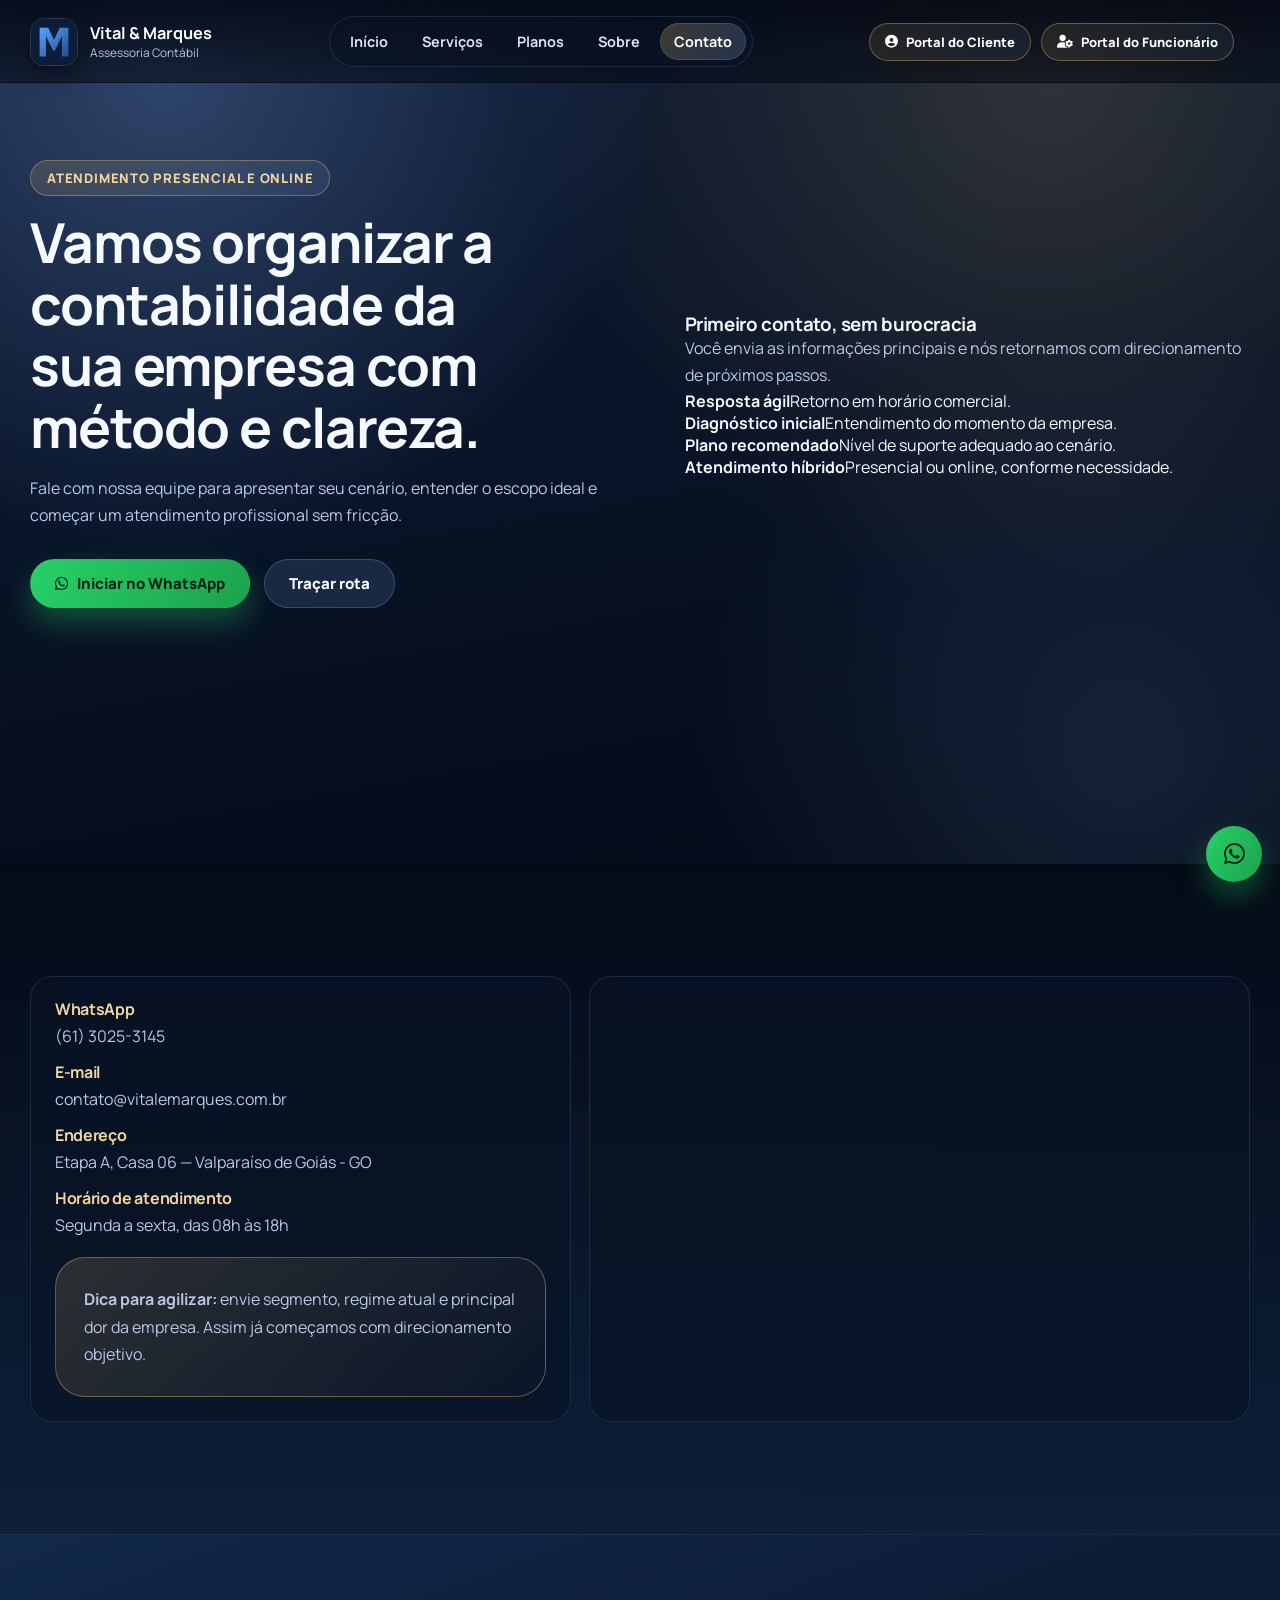
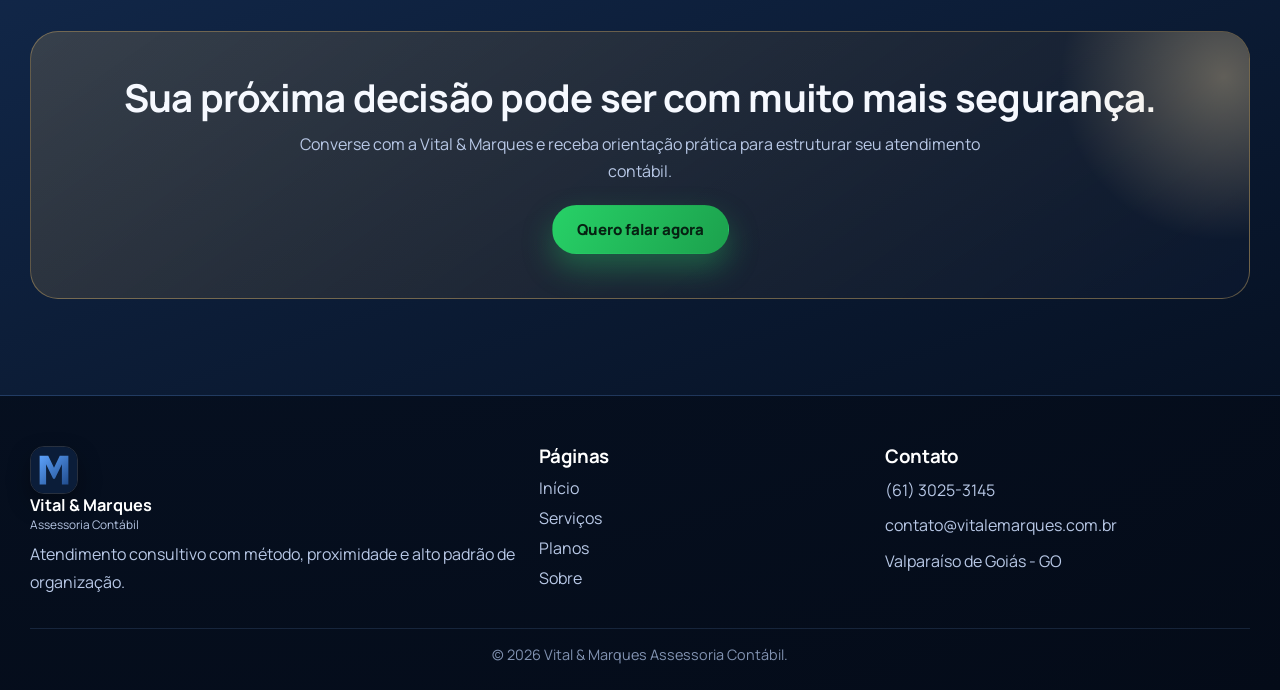
==== commit ab07ced7: "refactor: redesenhar header/hero/planos com acabamento premium" ====
--- a/pages/contato.html
+++ b/pages/contato.html
@@ -31,7 +31,7 @@
   </main>
 
   <footer><div class="container footer-grid"><div class="footer-col"><a href="../index.html" class="brand"><img src="../assets/img/logo-vital-marques.svg" class="brand-logo" alt="Logo" /><span class="brand-text"><strong>Vital & Marques</strong><small>Assessoria Contábil</small></span></a><p>Atendimento consultivo com método, proximidade e alto padrão de organização.</p></div><div class="footer-col"><h3>Páginas</h3><a href="../index.html">Início</a><a href="servicos.html">Serviços</a><a href="planos.html">Planos</a><a href="sobre.html">Sobre</a></div><div class="footer-col"><h3>Contato</h3><p>(61) 3025-3145</p><p>contato@vitalemarques.com.br</p><p>Valparaíso de Goiás - GO</p></div></div><div class="container copy">© <span id="year"></span> Vital & Marques Assessoria Contábil.</div></footer>
-  <a href="https://wa.me/556130253145" data-wa-topic="Contato rápido" class="whatsapp-float" target="_blank" rel="noopener"><span class="float-text">WhatsApp</span><i class="fa-brands fa-whatsapp"></i></a>
+  <a href="https://wa.me/556130253145" data-wa-topic="Contato rápido" class="whatsapp-float" target="_blank" rel="noopener" aria-label="Falar no WhatsApp"><i class="fa-brands fa-whatsapp"></i></a>
   <script src="../assets/js/script.js" defer></script>
 </body>
 </html>
--- a/assets/css/style.css
+++ b/assets/css/style.css
@@ -1,174 +1,211 @@
+/* =========================================================
+   VITAL & MARQUES — DESIGN SYSTEM (PT-BR)
+   Este arquivo centraliza cores, espaçamentos, tipografia,
+   componentes e animações principais do site.
+   ========================================================= */
+
 :root {
-  --bg-950: #050b18;
-  --bg-900: #091327;
-  --bg-850: #0f1d36;
-  --surface-800: #132847;
-  --surface-700: #1a3359;
+  /* ===== Cores base (altere aqui para ajustar identidade) ===== */
+  --bg-950: #040b18;
+  --bg-900: #09172d;
+  --bg-850: #10223f;
+  --bg-800: #142b4c;
+  --surface-800: #162c4a;
+  --surface-700: #1c365a;
+
+  /* ===== Cores de texto ===== */
   --ink-100: #f6f9ff;
-  --ink-200: #dce6fa;
-  --ink-300: #c2d0ec;
-  --ink-600: #6f7f9e;
-  --ink-700: #51607c;
-  --accent-500: #6fa8ff;
-  --accent-400: #8fbcff;
-  --accent-300: #b7d4ff;
-  --teal-500: #d6b26e;
-  --gold-500: #d6b26e;
-  --success: #27d167;
-  --danger: #ff7d7d;
-  --gold-glow: rgba(214,178,110,.35);
-  --line: rgba(183, 212, 255, 0.24);
-  --line-soft: rgba(183, 212, 255, 0.12);
-  --radius-xl: 28px;
-  --radius-lg: 20px;
-  --radius-md: 14px;
-  --radius-sm: 10px;
-  --shadow-deep: 0 22px 60px rgba(4, 11, 27, 0.45);
-  --shadow-soft: 0 14px 32px rgba(6, 17, 39, 0.25);
-  --ease: 260ms cubic-bezier(.22,.61,.36,1);
-}
-
+  --ink-200: #d8e3fa;
+  --ink-300: #b8c8e6;
+  --ink-500: #8293b2;
+
+  /* ===== Destaques institucionais ===== */
+  --blue-accent: #88b4ff;
+  --gold-300: #f1d6a1;
+  --gold-500: #d5af68;
+  --gold-600: #b98a3a;
+
+  /* ===== Verde exclusivo para WhatsApp ===== */
+  --wa-500: #27d167;
+  --wa-600: #1ca14d;
+
+  /* ===== Contornos e sombras ===== */
+  --line: rgba(136, 180, 255, 0.25);
+  --line-soft: rgba(136, 180, 255, 0.14);
+  --line-gold: rgba(213, 175, 104, 0.42);
+  --shadow-soft: 0 16px 32px rgba(2, 8, 22, 0.34);
+  --shadow-deep: 0 28px 66px rgba(2, 8, 22, 0.5);
+
+  /* ===== Escala de layout ===== */
+  --radius-xl: 30px;
+  --radius-lg: 22px;
+  --radius-md: 16px;
+  --radius-sm: 11px;
+  --ease: 280ms cubic-bezier(.22,.61,.36,1);
+}
+
+/* ===== Reset e base global ===== */
 * { box-sizing: border-box; margin: 0; padding: 0; }
 html { scroll-behavior: smooth; }
 body {
   font-family: "Manrope", "Inter", "Segoe UI", sans-serif;
   color: var(--ink-100);
-  background: radial-gradient(circle at top left, #132441 0%, #081021 44%, #050b18 100%);
+  background: radial-gradient(circle at 8% 0%, #1a3258 0%, var(--bg-900) 36%, var(--bg-950) 100%);
   overflow-x: clip;
 }
-img { max-width: 100%; display: block; }
 a { color: inherit; text-decoration: none; }
-button { font: inherit; }
+img { display: block; max-width: 100%; }
 ul { list-style: none; }
-p { color: var(--ink-300); line-height: 1.65; }
-h1,h2,h3,h4 { line-height: 1.12; letter-spacing: -0.02em; }
-
-.container { width: min(1200px, calc(100% - 48px)); margin-inline: auto; }
-.section { padding: 108px 0; position: relative; }
-.section-soft { background: linear-gradient(180deg, rgba(143,188,255,.08), rgba(9,19,39,.75)); }
-.section-contrast { background: linear-gradient(180deg, rgba(4,11,24,.95), rgba(14,31,57,.85)); }
-.section-header { margin: 0 auto 44px; text-align: center; max-width: 760px; }
-.section-header h2 { font-size: clamp(1.85rem, 3vw, 3rem); margin-bottom: 14px; }
-.section-header p { color: var(--ink-300); }
+p { color: var(--ink-300); line-height: 1.7; }
+h1, h2, h3, h4 { line-height: 1.12; letter-spacing: -0.02em; }
+
+/* ===== Estrutura principal ===== */
+.container { width: min(1220px, calc(100% - 56px)); margin-inline: auto; }
+.section { padding: 112px 0; position: relative; }
+.section-soft { background: linear-gradient(180deg, rgba(23,43,76,.66), rgba(5,11,24,.92)); }
+.section-contrast { background: linear-gradient(180deg, rgba(4,10,22,.96), rgba(15,33,59,.88)); }
+.section-header { max-width: 780px; margin: 0 auto 44px; text-align: center; }
+.section-header h2 { font-size: clamp(1.95rem, 3.2vw, 3.15rem); margin-bottom: 14px; }
+
+/* ===== Badge/etiqueta de seção ===== */
 .kicker {
-  transition: transform var(--ease), border-color var(--ease), background var(--ease);
   display: inline-flex;
   align-items: center;
   gap: 8px;
-  padding: 7px 14px;
-  border: 1px solid var(--line);
-  border-radius: 999px;
-  color: var(--accent-300);
-  background: rgba(111,168,255,.08);
-  font-size: .84rem;
-  font-weight: 700;
-  letter-spacing: .04em;
+  padding: 8px 16px;
+  border-radius: 999px;
+  border: 1px solid var(--line-gold);
+  background: linear-gradient(120deg, rgba(213,175,104,.18), rgba(136,180,255,.1));
+  color: var(--gold-300);
+  font-size: .82rem;
   text-transform: uppercase;
-}
-
-/* HEADER */
+  letter-spacing: .06em;
+  font-weight: 800;
+}
+
+/* =========================================================
+   HEADER — área principal de navegação
+   ========================================================= */
 .site-header {
   position: fixed;
   inset: 0 0 auto 0;
-  z-index: 1200;
+  z-index: 1400;
   padding: 16px 0;
-  transition: all var(--ease);
+  transition: padding var(--ease);
 }
 .site-header::before {
   content: "";
   position: absolute;
   inset: 0;
-  background: linear-gradient(180deg, rgba(5,11,24,.9), rgba(5,11,24,.65));
-  backdrop-filter: blur(14px);
   border-bottom: 1px solid transparent;
+  background: linear-gradient(180deg, rgba(4,9,20,.88), rgba(4,9,20,.55));
+  backdrop-filter: blur(16px);
   transition: all var(--ease);
 }
 .site-header.scrolled { padding: 10px 0; }
 .site-header.scrolled::before {
-  background: rgba(4,9,20,.88);
-  border-color: var(--line-soft);
-  box-shadow: 0 12px 24px rgba(0,0,0,.22);
+  background: rgba(3,8,19,.88);
+  border-bottom-color: var(--line-soft);
+  box-shadow: 0 14px 28px rgba(0,0,0,.28);
 }
 .header-content {
   position: relative;
   display: grid;
   grid-template-columns: auto 1fr auto auto;
   align-items: center;
-  gap: 14px;
-}
-.brand { display: inline-flex; align-items: center; gap: 11px; }
+  gap: 16px;
+}
+
+/* Marca (logo + texto) */
+.brand { display: inline-flex; align-items: center; gap: 12px; }
 .brand-logo {
-  width: 46px;
-  height: 46px;
-  border-radius: 13px;
-  border: 1px solid var(--line-soft);
-  box-shadow: 0 8px 18px rgba(0,0,0,.32);
+  width: 48px;
+  height: 48px;
+  border-radius: 14px;
+  border: 1px solid rgba(255,255,255,.14);
+  box-shadow: 0 10px 22px rgba(0,0,0,.35);
 }
 .brand-text { display: flex; flex-direction: column; }
-.brand-text strong { font-size: .98rem; color: #fff; }
+.brand-text strong { color: #fff; font-size: 1.02rem; }
 .brand-text small { color: var(--ink-300); font-size: .74rem; }
 
-.desktop-nav { display: flex; align-items: center; justify-self: center; gap: 4px; }
+/* Navegação desktop */
+.desktop-nav {
+  justify-self: center;
+  display: flex;
+  align-items: center;
+  gap: 6px;
+  padding: 6px;
+  border: 1px solid var(--line-soft);
+  border-radius: 999px;
+  background: rgba(9,20,39,.56);
+}
 .desktop-nav a {
-  padding: 9px 13px;
-  border-radius: 999px;
-  font-size: .92rem;
+  padding: 9px 14px;
+  border-radius: 999px;
+  font-size: .9rem;
   color: var(--ink-200);
-  font-weight: 600;
-  transition: background var(--ease), transform var(--ease);
-}
-.desktop-nav a:hover,
-.desktop-nav a.is-active { background: rgba(111,168,255,.16); }
-
+  font-weight: 700;
+  transition: all var(--ease);
+}
+.desktop-nav a:hover { background: rgba(136,180,255,.18); transform: translateY(-1px); }
+.desktop-nav a.is-active {
+  background: linear-gradient(120deg, rgba(213,175,104,.26), rgba(136,180,255,.2));
+  color: #fff;
+  box-shadow: inset 0 0 0 1px rgba(255,255,255,.12);
+}
+
+/* Botões dos portais no desktop */
 .header-actions { display: flex; gap: 10px; }
 .btn-portal {
   display: inline-flex;
   align-items: center;
   gap: 8px;
-  padding: 8px 14px;
-  border-radius: 999px;
-  border: 1px solid var(--line);
-  background: rgba(111,168,255,.08);
-  color: var(--ink-200);
-  font-size: .82rem;
-  font-weight: 700;
+  padding: 9px 15px;
+  border-radius: 999px;
+  border: 1px solid var(--line-gold);
+  background: linear-gradient(120deg, rgba(213,175,104,.12), rgba(136,180,255,.08));
+  color: #fff;
+  font-size: .81rem;
+  font-weight: 800;
   transition: all var(--ease);
 }
-.btn-portal:hover { transform: translateY(-1px); background: rgba(111,168,255,.16); }
-
+.btn-portal:hover { transform: translateY(-1px); box-shadow: var(--shadow-soft); }
+
+/* Menu mobile */
 .mobile-menu-icon {
   display: none;
-  width: 42px;
-  height: 42px;
-  justify-content: center;
-  align-items: center;
+  width: 44px;
+  height: 44px;
+  border-radius: 12px;
   border: 1px solid var(--line);
-  border-radius: 12px;
   color: #fff;
-  background: rgba(111,168,255,.12);
+  background: rgba(136,180,255,.14);
 }
 .mobile-nav {
   position: fixed;
   top: 0;
   right: -105%;
-  width: min(340px, 85%);
+  width: min(350px, 86%);
   height: 100dvh;
-  background: linear-gradient(145deg, #0c1b33, #081122 64%);
-  border-left: 1px solid var(--line-soft);
-  padding: 90px 22px 24px;
+  padding: 92px 22px 24px;
   display: flex;
   flex-direction: column;
   gap: 8px;
+  border-left: 1px solid var(--line-soft);
+  background: linear-gradient(160deg, #0f203a, #070f1f 72%);
   transition: right var(--ease);
-  z-index: 1100;
+  z-index: 1300;
 }
 .mobile-nav.active { right: 0; }
-.mobile-nav a { padding: 12px 14px; border-radius: 12px; color: var(--ink-200); font-weight: 600; }
-.mobile-nav a:hover { background: rgba(111,168,255,.16); }
+.mobile-nav a { padding: 12px 14px; border-radius: 11px; color: var(--ink-200); font-weight: 700; }
+.mobile-nav a:hover { background: rgba(136,180,255,.16); }
 .mobile-divider { border-top: 1px solid var(--line-soft); margin: 6px 0; }
-.mobile-whatsapp { background: var(--success); color: #072114 !important; font-weight: 800 !important; }
-
-/* Buttons */
+.mobile-whatsapp { background: var(--wa-500); color: #062112 !important; }
+
+/* =========================================================
+   BOTÕES — altere estilo principal aqui
+   ========================================================= */
 .btn-primary,
 .btn-secondary,
 .btn-ghost,
@@ -177,333 +214,299 @@
   align-items: center;
   justify-content: center;
   gap: 9px;
-  padding: 13px 22px;
+  min-height: 48px;
+  padding: 13px 24px;
   border-radius: 999px;
   border: 1px solid transparent;
   font-weight: 800;
-  font-size: .95rem;
+  font-size: .94rem;
   transition: all var(--ease);
 }
+
+/* Botão principal institucional (não WhatsApp) */
 .btn-primary {
-  background: linear-gradient(120deg, rgba(214,178,110,.18), rgba(143,188,255,.16));
   color: #fff;
-  border-color: rgba(214,178,110,.35);
-  box-shadow: 0 12px 30px rgba(214,178,110,.18);
-}
-.btn-primary:hover { transform: translateY(-2px); border-color: rgba(214,178,110,.6); box-shadow: 0 18px 34px rgba(214,178,110,.24); }
-.btn-secondary { background: rgba(111,168,255,.14); color: #fff; border-color: var(--line); }
-.btn-secondary:hover { background: rgba(111,168,255,.24); transform: translateY(-2px); }
-.btn-ghost { border-color: rgba(214,178,110,.34); color: var(--ink-200); }
-.btn-ghost:hover { background: rgba(214,178,110,.11); transform: translateY(-2px); }
+  border-color: var(--line-gold);
+  background: linear-gradient(120deg, rgba(213,175,104,.28), rgba(136,180,255,.18));
+  box-shadow: 0 14px 34px rgba(213,175,104,.2);
+}
+.btn-primary:hover { transform: translateY(-2px); box-shadow: 0 18px 38px rgba(213,175,104,.28); }
+
+/* Botão secundário */
+.btn-secondary {
+  color: #fff;
+  border-color: var(--line);
+  background: rgba(136,180,255,.14);
+}
+.btn-secondary:hover { transform: translateY(-2px); background: rgba(136,180,255,.24); }
+
+/* Botão outline premium */
+.btn-ghost {
+  color: var(--ink-200);
+  border-color: var(--line-gold);
+  background: rgba(213,175,104,.08);
+}
+.btn-ghost:hover { transform: translateY(-2px); background: rgba(213,175,104,.14); }
+
+/* Botão exclusivo WhatsApp */
 .btn-whatsapp {
-  background: linear-gradient(120deg, #27d167, #1ca14d);
   color: #062112;
-  box-shadow: 0 14px 30px rgba(39,209,103,.3);
-}
-.btn-whatsapp:hover { transform: translateY(-2px); box-shadow: 0 18px 34px rgba(39,209,103,.35); }
+  border-color: transparent;
+  background: linear-gradient(120deg, var(--wa-500), var(--wa-600));
+  box-shadow: 0 14px 30px rgba(39,209,103,.34);
+}
+.btn-whatsapp:hover { transform: translateY(-2px); box-shadow: 0 18px 36px rgba(39,209,103,.38); }
+
+/* Foco visível para acessibilidade */
 .btn-primary:focus-visible,
 .btn-secondary:focus-visible,
 .btn-ghost:focus-visible,
-.btn-whatsapp:focus-visible { outline: 2px solid rgba(214,178,110,.72); outline-offset: 2px; }
-
-/* HERO */
+.btn-whatsapp:focus-visible,
+.desktop-nav a:focus-visible,
+.btn-portal:focus-visible {
+  outline: 2px solid rgba(241,214,161,.85);
+  outline-offset: 2px;
+}
+
+/* =========================================================
+   HERO — prioridade máxima desta rodada
+   ========================================================= */
 .hero {
   position: relative;
-  min-height: 92vh;
-  padding: 150px 0 72px;
+  min-height: 96vh;
+  padding: 160px 0 90px;
   overflow: hidden;
 }
-.hero::before,
-.hero::after {
-  content: "";
-  position: absolute;
-  border-radius: 999px;
-  filter: blur(60px);
-  opacity: .6;
-}
-.hero::before { width: 460px; height: 460px; top: -120px; left: -120px; background: rgba(143,188,255,.38); }
-.hero::after { width: 390px; height: 390px; right: -80px; top: 80px; background: rgba(214,178,110,.2); }
+
+/* Fundo da hero com camadas e profundidade */
 .hero-bg {
   position: absolute;
   inset: 0;
   background:
-    radial-gradient(circle at 14% 14%, rgba(143,188,255,.23), transparent 38%),
-    radial-gradient(circle at 84% 8%, rgba(214,178,110,.15), transparent 35%),
-    linear-gradient(170deg, #0b1a33 0%, #091327 55%, #050b18 100%);
-}
+    radial-gradient(circle at 13% 9%, rgba(136,180,255,.28), transparent 36%),
+    radial-gradient(circle at 82% 10%, rgba(213,175,104,.18), transparent 40%),
+    radial-gradient(circle at 88% 88%, rgba(136,180,255,.12), transparent 32%),
+    linear-gradient(170deg, #0c1a32 0%, #081327 52%, #040b18 100%);
+}
+.hero::before {
+  content: "";
+  position: absolute;
+  width: 520px;
+  height: 520px;
+  right: -160px;
+  top: 70px;
+  border-radius: 50%;
+  background: radial-gradient(circle, rgba(213,175,104,.26), transparent 68%);
+  filter: blur(12px);
+}
+
 .hero-grid {
   position: relative;
   z-index: 2;
   display: grid;
-  grid-template-columns: 1.05fr .95fr;
-  align-items: center;
-  gap: 40px;
+  grid-template-columns: 1.04fr .96fr;
+  gap: 42px;
+  align-items: center;
 }
 .hero h1 {
-  margin: 18px 0 16px;
-  font-size: clamp(2rem, 4.4vw, 4rem);
-  max-width: 14ch;
-}
-.hero p { max-width: 60ch; }
-.hero-ctas { display: flex; flex-wrap: wrap; gap: 14px; margin: 30px 0 22px; }
-.trust-row {
-  display: grid;
-  grid-template-columns: repeat(3, minmax(0, 1fr));
-  gap: 10px;
-  max-width: 680px;
-}
+  margin: 16px 0 16px;
+  font-size: clamp(2.1rem, 4.3vw, 4.2rem);
+  max-width: 13.5ch;
+}
+.hero p { max-width: 58ch; }
+.hero-ctas { display: flex; flex-wrap: wrap; gap: 14px; margin: 30px 0 24px; }
+.trust-row { display: grid; grid-template-columns: repeat(3, minmax(0,1fr)); gap: 10px; max-width: 700px; }
 .trust-row li {
   border: 1px solid var(--line-soft);
-  background: rgba(111,168,255,.08);
+  background: rgba(12,27,50,.55);
   border-radius: 12px;
-  padding: 10px 12px;
+  padding: 11px 12px;
   color: var(--ink-200);
   font-size: .86rem;
 }
 
-.hero-panel {
+/* Composição direita da hero (substitui bloco antigo) */
+.hero-composition {
+  position: relative;
+  border-radius: var(--radius-xl);
   border: 1px solid var(--line);
-  background: linear-gradient(160deg, rgba(183,212,255,.12), rgba(9,19,39,.6));
-  border-radius: var(--radius-xl);
+  background: linear-gradient(145deg, rgba(25,49,83,.72), rgba(6,14,28,.88));
   box-shadow: var(--shadow-deep);
-  padding: 24px;
-  position: relative;
+  padding: 28px;
   overflow: hidden;
 }
-.hero-panel::after {
+.hero-composition::before {
   content: "";
   position: absolute;
-  inset: 0;
+  inset: -1px;
   border-radius: inherit;
   border: 1px solid rgba(255,255,255,.08);
   pointer-events: none;
 }
-.panel-heading { margin-bottom: 18px; }
-.panel-heading h3 { font-size: 1.28rem; margin-bottom: 8px; }
-.metrics-grid { display: grid; grid-template-columns: repeat(2,minmax(0,1fr)); gap: 10px; }
+.hero-composition::after {
+  content: "";
+  position: absolute;
+  width: 260px;
+  height: 260px;
+  top: -110px;
+  right: -100px;
+  background: radial-gradient(circle, rgba(213,175,104,.28), transparent 70%);
+}
+.composition-top { margin-bottom: 20px; }
+.composition-top h3 { font-size: 1.34rem; margin-bottom: 8px; }
+.composition-grid { display: grid; grid-template-columns: repeat(2,minmax(0,1fr)); gap: 12px; }
+.composition-item {
+  border-radius: 14px;
+  border: 1px solid var(--line-soft);
+  background: rgba(5,12,24,.62);
+  padding: 14px;
+  transition: transform var(--ease), border-color var(--ease);
+}
+.composition-item:hover { transform: translateY(-3px); border-color: var(--line-gold); }
+.composition-item strong { display: block; color: #fff; font-size: .92rem; margin-bottom: 4px; }
+.composition-item span { color: var(--ink-300); font-size: .84rem; }
+.composition-footer {
+  margin-top: 14px;
+  border: 1px solid var(--line-gold);
+  border-radius: 14px;
+  background: linear-gradient(120deg, rgba(213,175,104,.22), rgba(8,18,36,.4));
+  padding: 12px 14px;
+  color: #f9eed7;
+
+/* Compatibilidade para páginas internas que ainda usam hero-panel */
+.hero-panel {
+  border-radius: var(--radius-xl);
+  border: 1px solid var(--line);
+  background: linear-gradient(145deg, rgba(25,49,83,.72), rgba(6,14,28,.88));
+  box-shadow: var(--shadow-deep);
+  padding: 24px;
+}
+.panel-heading { margin-bottom: 16px; }
+.panel-heading h3 { font-size: 1.24rem; margin-bottom: 6px; }
+.metrics-grid { display: grid; grid-template-columns: repeat(2, minmax(0,1fr)); gap: 10px; }
 .metric {
   border-radius: 14px;
   border: 1px solid var(--line-soft);
-  background: rgba(5,11,24,.55);
-  padding: 13px;
-}
-.metric strong { display: block; font-size: .92rem; margin-bottom: 4px; color: #fff; }
-.metric span { font-size: .81rem; color: var(--ink-300); }
-.hero-floating {
-  margin-top: 14px;
-  border: 1px solid rgba(214,178,110,.4);
-  background: linear-gradient(120deg, rgba(214,178,110,.2), rgba(9,19,39,.55));
-  color: #fef6e7;
-  border-radius: 14px;
-  padding: 12px 14px;
-  display: flex;
-  gap: 10px;
-  align-items: flex-start;
-}
-
-/* Generic cards */
-.card-grid { display: grid; gap: 16px; }
+  background: rgba(5,12,24,.62);
+  padding: 12px;
+}
+.metric strong { display: block; color: #fff; margin-bottom: 4px; font-size: .9rem; }
+.metric span { color: var(--ink-300); font-size: .83rem; }
+}
+
+/* =========================================================
+   CARDS E BLOCOS DE CONTEÚDO
+   ========================================================= */
+.card-grid { display: grid; gap: 18px; }
 .col-3 { grid-template-columns: repeat(3,minmax(0,1fr)); }
 .col-4 { grid-template-columns: repeat(4,minmax(0,1fr)); }
 .premium-card {
   border: 1px solid var(--line-soft);
-  background: linear-gradient(160deg, rgba(19,40,71,.72), rgba(8,17,34,.74));
   border-radius: var(--radius-lg);
-  padding: 22px;
+  background: linear-gradient(155deg, rgba(22,44,74,.84), rgba(8,16,32,.9));
+  padding: 24px;
   box-shadow: var(--shadow-soft);
-  transition: transform var(--ease), border-color var(--ease), background var(--ease);
-}
-.premium-card:hover { transform: translateY(-6px); border-color: rgba(214,178,110,.4); background: linear-gradient(160deg, rgba(24,49,85,.8), rgba(8,17,34,.9)); }
-.premium-card i { color: var(--accent-400); font-size: 1.15rem; margin-bottom: 11px; }
-.premium-card h3 { margin-bottom: 8px; font-size: 1.14rem; }
-
-.bullet-list { display: grid; gap: 8px; margin-top: 16px; }
-.bullet-list li { display: flex; gap: 10px; color: var(--ink-200); }
-.bullet-list i { color: var(--teal-500); margin-top: 3px; }
-
-.process-grid { display: grid; grid-template-columns: repeat(3,minmax(0,1fr)); gap: 16px; }
-.step-card {
-  padding: 24px;
-  border-radius: 18px;
-  border: 1px solid var(--line-soft);
-  background: rgba(8,17,34,.66);
-}
-.step-pill {
-  display: inline-flex;
-  width: 34px;
-  height: 34px;
-  justify-content: center;
-  align-items: center;
-  border-radius: 999px;
-  border: 1px solid var(--line);
-  color: var(--accent-300);
+  transition: all var(--ease);
+}
+.premium-card:hover {
+  transform: translateY(-6px);
+  border-color: var(--line-gold);
+  box-shadow: 0 22px 44px rgba(2,10,24,.45);
+}
+.premium-card i { color: var(--gold-300); font-size: 1.12rem; margin-bottom: 10px; }
+.premium-card h3 { font-size: 1.15rem; margin-bottom: 8px; }
+
+.bullet-list { display: grid; gap: 10px; margin-top: 16px; }
+.bullet-list li { display: flex; gap: 9px; color: var(--ink-200); }
+.bullet-list i { color: var(--gold-500); margin-top: 4px; }
+
+/* Faixa de reforço institucional */
+.section-band {
+  padding: 36px 0;
+  border-top: 1px solid var(--line-soft);
+  border-bottom: 1px solid var(--line-soft);
+  background: linear-gradient(120deg, rgba(213,175,104,.12), rgba(136,180,255,.08));
+}
+.band-grid { display: grid; grid-template-columns: repeat(3,minmax(0,1fr)); gap: 14px; }
+.band-chip {
+  border: 1px solid var(--line-gold);
+  border-radius: 999px;
+  padding: 10px 14px;
+  text-align: center;
+  color: #f8ebcf;
+  font-size: .86rem;
   font-weight: 700;
-  margin-bottom: 14px;
-}
-
+}
+
+
+/* Layout em duas colunas para seções internas */
 .split {
   display: grid;
-  grid-template-columns: 1.05fr .95fr;
+  grid-template-columns: 1.02fr .98fr;
   gap: 26px;
   align-items: stretch;
 }
 .highlight-box {
   border-radius: var(--radius-xl);
-  border: 1px solid var(--line);
-  background: linear-gradient(140deg, rgba(214,178,110,.12), rgba(9,19,39,.88));
+  border: 1px solid var(--line-gold);
+  background: linear-gradient(140deg, rgba(213,175,104,.18), rgba(10,22,42,.86));
   padding: 28px;
 }
 
-.plan-grid { display: grid; grid-template-columns: repeat(3,minmax(0,1fr)); gap: 18px; }
+/* =========================================================
+   PLANOS — prioridade máxima desta rodada
+   ========================================================= */
+.plan-grid { display: grid; grid-template-columns: repeat(3,minmax(0,1fr)); gap: 20px; }
 .plan-card {
   position: relative;
-  border-radius: 22px;
-  border: 1px solid var(--line-soft);
-  background: linear-gradient(180deg, rgba(19,40,71,.7), rgba(7,15,30,.95));
-  padding: 26px;
+  border-radius: 24px;
+  border: 1px solid rgba(136,180,255,.24);
+  background: linear-gradient(170deg, rgba(28,54,90,.9), rgba(7,16,32,.95));
+  padding: 28px;
+  box-shadow: var(--shadow-soft);
   transition: all var(--ease);
 }
+.plan-card:hover { transform: translateY(-6px); border-color: var(--line-gold); }
+
+/* Plano recomendado com destaque real */
 .plan-card.featured {
-  border-color: rgba(214,178,110,.72);
-  transform: translateY(-6px);
-  box-shadow: 0 22px 42px rgba(214,178,110,.2);
+  border-color: var(--line-gold);
+  background: linear-gradient(160deg, rgba(56,43,21,.46), rgba(18,32,56,.94));
+  box-shadow: 0 24px 52px rgba(213,175,104,.24);
+  transform: translateY(-8px);
 }
 .plan-card.featured::before {
   content: "";
   position: absolute;
   inset: -1px;
   border-radius: inherit;
-  border: 1px solid rgba(214,178,110,.4);
+  border: 1px solid rgba(241,214,161,.34);
   pointer-events: none;
 }
-.plan-card:hover { transform: translateY(-3px); }
 .plan-tag {
-  display: inline-block;
-  border-radius: 999px;
-  border: 1px solid var(--line);
-  padding: 5px 11px;
-  color: var(--accent-300);
-  font-size: .75rem;
+  display: inline-flex;
+  border-radius: 999px;
+  border: 1px solid var(--line-gold);
+  background: rgba(213,175,104,.14);
+  color: var(--gold-300);
+  font-size: .74rem;
+  text-transform: uppercase;
+  letter-spacing: .04em;
   font-weight: 800;
-  text-transform: uppercase;
-}
-.plan-card h3 { margin: 14px 0 8px; font-size: 1.35rem; }
-.plan-card p { font-size: .94rem; }
-.plan-card ul { margin: 14px 0 20px; display: grid; gap: 8px; }
-.plan-card li { display: flex; gap: 8px; color: var(--ink-200); font-size: .91rem; }
-.plan-card li i { color: var(--teal-500); margin-top: 4px; }
-
-.compare-wrap {
-  border: 1px solid var(--line-soft);
-  border-radius: 20px;
-  overflow: hidden;
-  background: rgba(8,17,34,.72);
-}
-.compare-table { width: 100%; border-collapse: collapse; min-width: 760px; }
-.compare-table th,
-.compare-table td { padding: 14px 16px; border-bottom: 1px solid var(--line-soft); text-align: left; color: var(--ink-200); }
-.compare-table th { font-size: .78rem; color: var(--accent-300); text-transform: uppercase; letter-spacing: .05em; }
-.compare-table td:first-child { color: #fff; font-weight: 700; }
-
-.faq-list { max-width: 900px; margin: 0 auto; display: grid; gap: 11px; }
-.faq-item {
-  border: 1px solid var(--line-soft);
-  border-radius: 16px;
-  background: rgba(8,17,34,.7);
-  overflow: hidden;
-  transition: border-color var(--ease), background var(--ease);
-}
-.faq-item:hover { border-color: rgba(214,178,110,.45); }
-.faq-q {
-  width: 100%;
-  border: none;
-  background: transparent;
-  color: #fff;
-  display: flex;
-  justify-content: space-between;
-  gap: 14px;
-  align-items: center;
-  padding: 18px;
-  text-align: left;
+  padding: 6px 11px;
+}
+.plan-card h3 { margin: 13px 0 8px; font-size: 1.36rem; }
+.plan-meta {
+  margin: 10px 0 12px;
+  border-left: 2px solid var(--line-gold);
+  padding-left: 10px;
+  color: #f4e6c6;
+  font-size: .86rem;
   font-weight: 700;
-  cursor: pointer;
-}
-.faq-a {
-  padding: 0 18px;
-  display: grid;
-  grid-template-rows: 0fr;
-  transition: grid-template-rows var(--ease), padding var(--ease);
-}
-.faq-a > p { overflow: hidden; }
-.faq-item.open { background: rgba(12,24,43,.82); border-color: rgba(214,178,110,.5); }
-.faq-item.open .faq-a { grid-template-rows: 1fr; padding: 0 18px 18px; }
-
-.final-cta {
-  padding: 90px 0;
-  background: linear-gradient(160deg, #0f2341, #071228);
-  border-top: 1px solid var(--line-soft);
-  border-bottom: 1px solid var(--line-soft);
-}
-.final-cta-box {
-  position: relative;
-  overflow: hidden;
-  text-align: center;
-  border: 1px solid var(--line);
-  border-radius: 24px;
-  background: linear-gradient(150deg, rgba(111,168,255,.16), rgba(7,17,35,.84));
-  padding: 40px 24px;
-}
-.final-cta-box::after {
-  content: "";
-  position: absolute;
-  width: 320px;
-  height: 320px;
-  right: -130px;
-  top: -120px;
-  background: radial-gradient(circle, var(--gold-glow), transparent 70%);
-  pointer-events: none;
-}
-.final-cta h2 { font-size: clamp(1.7rem, 3vw, 2.6rem); margin-bottom: 12px; }
-.final-cta p { max-width: 640px; margin: 0 auto 20px; }
-
-.contact-grid { display: grid; grid-template-columns: .88fr 1.12fr; gap: 18px; }
-.info-panel, .map-panel {
-  border: 1px solid var(--line-soft);
-  border-radius: 20px;
-  background: rgba(8,17,34,.74);
-  padding: 24px;
-}
-.info-panel .item { margin-bottom: 14px; }
-.info-panel h4 { color: var(--accent-300); margin-bottom: 4px; }
-.map-panel iframe { border: 0; width: 100%; min-height: 380px; border-radius: 14px; }
-
-footer { padding: 48px 0 26px; }
-.footer-grid { display: grid; grid-template-columns: 1.2fr .8fr .9fr; gap: 22px; }
-.footer-col h3 { margin-bottom: 10px; color: #fff; }
-.footer-col a, .footer-col p { display: block; color: var(--ink-300); margin-bottom: 8px; }
-.copy { margin-top: 24px; padding-top: 16px; border-top: 1px solid var(--line-soft); text-align: center; color: var(--ink-600); font-size: .9rem; }
-
-.whatsapp-float {
-  position: fixed;
-  right: 20px;
-  bottom: 20px;
-  z-index: 1000;
-  display: inline-flex;
-  align-items: center;
-  gap: 9px;
-  border-radius: 999px;
-  padding: 10px 16px;
-  background: linear-gradient(120deg, #27d167, #1ca14d);
-  color: #062112;
-  font-weight: 800;
-  box-shadow: 0 12px 24px rgba(39,209,103,.35);
-}
-
-.reveal { opacity: 0; transform: translateY(24px) scale(.98); transition: opacity .7s ease, transform .7s ease; transition-delay: var(--delay, 0ms); }
-.reveal.show { opacity: 1; transform: translateY(0) scale(1); }
-
-[data-parallax] { transform: translateY(var(--parallax-offset, 0px)); transition: transform .2s linear; }
-
+}
+.plan-card ul { display: grid; gap: 8px; margin: 14px 0 20px; }
+.plan-card li { display: flex; gap: 8px; color: var(--ink-200); font-size: .9rem; }
+.plan-card li i { color: var(--gold-500); margin-top: 4px; }
 
 .plan-extras {
   margin-top: 26px;
@@ -513,44 +516,168 @@
 }
 .plan-extra-card {
   border: 1px solid var(--line-soft);
-  border-radius: 16px;
+  border-radius: var(--radius-md);
+  background: rgba(9,19,39,.72);
+  padding: 20px;
+}
+.plan-extra-card h4 { color: #fff; margin-bottom: 10px; }
+
+.compare-wrap {
+  border-radius: 22px;
+  border: 1px solid var(--line-soft);
+  overflow: hidden;
+  background: rgba(7,16,31,.82);
+}
+.compare-table { width: 100%; min-width: 780px; border-collapse: collapse; }
+.compare-table th,
+.compare-table td { padding: 14px 16px; border-bottom: 1px solid var(--line-soft); text-align: left; }
+.compare-table th { font-size: .77rem; text-transform: uppercase; letter-spacing: .06em; color: var(--gold-300); }
+.compare-table td { color: var(--ink-200); }
+.compare-table td:first-child { color: #fff; font-weight: 700; }
+
+/* =========================================================
+   FAQ — acordeão com animação suave
+   ========================================================= */
+.faq-list { max-width: 920px; margin: 0 auto; display: grid; gap: 12px; }
+.faq-item {
+  border: 1px solid var(--line-soft);
+  border-radius: var(--radius-md);
   background: rgba(8,17,34,.72);
-  padding: 20px;
-}
-.plan-extra-card h4 { margin-bottom: 10px; color: #fff; }
-.plan-extra-card p { font-size: .92rem; }
-
-.section-band {
-  padding: 34px 0;
+  overflow: hidden;
+  transition: all var(--ease);
+}
+.faq-item:hover { border-color: var(--line-gold); }
+.faq-item.open { border-color: var(--line-gold); background: rgba(12,24,44,.84); }
+.faq-q {
+  width: 100%;
+  border: 0;
+  background: transparent;
+  color: #fff;
+  display: flex;
+  justify-content: space-between;
+  align-items: center;
+  gap: 14px;
+  text-align: left;
+  font-weight: 800;
+  padding: 18px;
+  cursor: pointer;
+}
+.faq-a {
+  display: grid;
+  grid-template-rows: 0fr;
+  padding: 0 18px;
+  transition: grid-template-rows var(--ease), padding var(--ease);
+}
+.faq-a > p { overflow: hidden; }
+.faq-item.open .faq-a { grid-template-rows: 1fr; padding: 0 18px 18px; }
+
+/* CTA final */
+.final-cta {
+  padding: 96px 0;
+  background: linear-gradient(160deg, #12284a, #061123);
   border-top: 1px solid var(--line-soft);
   border-bottom: 1px solid var(--line-soft);
-  background: linear-gradient(120deg, rgba(214,178,110,.09), rgba(111,168,255,.08));
-}
-.band-grid { display: grid; grid-template-columns: repeat(3,minmax(0,1fr)); gap: 14px; }
-.band-chip {
-  border: 1px solid rgba(214,178,110,.35);
-  border-radius: 999px;
-  padding: 10px 14px;
+}
+.final-cta-box {
+  position: relative;
+  overflow: hidden;
+  border: 1px solid var(--line-gold);
+  border-radius: 28px;
+  background: linear-gradient(145deg, rgba(213,175,104,.2), rgba(11,24,47,.84));
+  padding: 44px 24px;
   text-align: center;
-  color: #f8edd8;
-  font-weight: 700;
-}
-@media (max-width: 1080px) {
+}
+.final-cta-box::after {
+  content: "";
+  position: absolute;
+  right: -140px;
+  top: -120px;
+  width: 330px;
+  height: 330px;
+  background: radial-gradient(circle, rgba(241,214,161,.35), transparent 70%);
+}
+.final-cta h2 { font-size: clamp(1.9rem, 3vw, 2.7rem); margin-bottom: 12px; }
+.final-cta p { max-width: 680px; margin: 0 auto 20px; }
+
+/* =========================================================
+   CONTATO / FOOTER
+   ========================================================= */
+.contact-grid { display: grid; grid-template-columns: .9fr 1.1fr; gap: 18px; }
+.info-panel, .map-panel {
+  border: 1px solid var(--line-soft);
+  border-radius: var(--radius-lg);
+  background: rgba(9,19,39,.74);
+  padding: 24px;
+}
+.info-panel .item { margin-bottom: 14px; }
+.info-panel h4 { color: var(--gold-300); margin-bottom: 4px; }
+.map-panel iframe { width: 100%; min-height: 380px; border: 0; border-radius: 14px; }
+
+footer { padding: 50px 0 26px; }
+.footer-grid { display: grid; grid-template-columns: 1.2fr .8fr .9fr; gap: 22px; }
+.footer-col h3 { color: #fff; margin-bottom: 10px; }
+.footer-col a, .footer-col p { display: block; color: var(--ink-300); margin-bottom: 8px; }
+.copy {
+  margin-top: 24px;
+  padding-top: 16px;
+  border-top: 1px solid var(--line-soft);
+  text-align: center;
+  color: var(--ink-500);
+  font-size: .9rem;
+}
+
+/* Botão flutuante WhatsApp — apenas ícone circular */
+.whatsapp-float {
+  position: fixed;
+  right: 18px;
+  bottom: 18px;
+  z-index: 1200;
+  width: 56px;
+  height: 56px;
+  border-radius: 999px;
+  display: inline-flex;
+  align-items: center;
+  justify-content: center;
+  background: linear-gradient(120deg, var(--wa-500), var(--wa-600));
+  color: #062112;
+  font-size: 1.5rem;
+  box-shadow: 0 14px 30px rgba(39,209,103,.35);
+}
+
+/* =========================================================
+   Animações — reveal e parallax
+   ========================================================= */
+.reveal {
+  opacity: 0;
+  transform: translateY(26px) scale(.98);
+  transition: opacity .72s ease, transform .72s ease;
+  transition-delay: var(--delay, 0ms);
+}
+.reveal.show { opacity: 1; transform: translateY(0) scale(1); }
+[data-parallax] { transform: translateY(var(--parallax-offset, 0px)); transition: transform .2s linear; }
+
+/* =========================================================
+   Responsividade — ajuste de quebra em tablet/mobile
+   ========================================================= */
+@media (max-width: 1100px) {
   .desktop-nav, .header-actions { display: none; }
   .mobile-menu-icon { display: inline-flex; }
-  .hero-grid, .split, .contact-grid { grid-template-columns: 1fr; }
+  .hero-grid,
+  .contact-grid,
+  .plan-extras,
+  .col-3,
+  .col-4,
+  .plan-grid,
+  .band-grid,
+  .footer-grid { grid-template-columns: 1fr; }
   .trust-row { grid-template-columns: 1fr; }
-  .col-4 { grid-template-columns: repeat(2,minmax(0,1fr)); }
-  .plan-grid, .process-grid, .col-3, .plan-extras, .band-grid { grid-template-columns: 1fr; }
-  .footer-grid { grid-template-columns: 1fr; }
-}
-
-@media (max-width: 720px) {
-  .container { width: min(1200px, calc(100% - 30px)); }
-  .section { padding: 84px 0; }
-  .hero { padding: 124px 0 58px; min-height: auto; }
+}
+
+@media (max-width: 760px) {
+  .container { width: min(1220px, calc(100% - 30px)); }
+  .section { padding: 86px 0; }
+  .hero { min-height: auto; padding: 130px 0 62px; }
   .hero h1 { max-width: 100%; }
-  .btn-primary, .btn-secondary, .btn-ghost { width: 100%; }
   .hero-ctas { flex-direction: column; }
-  .whatsapp-float .float-text { display: none; }
-}
+  .btn-primary, .btn-secondary, .btn-ghost, .btn-whatsapp { width: 100%; }
+}
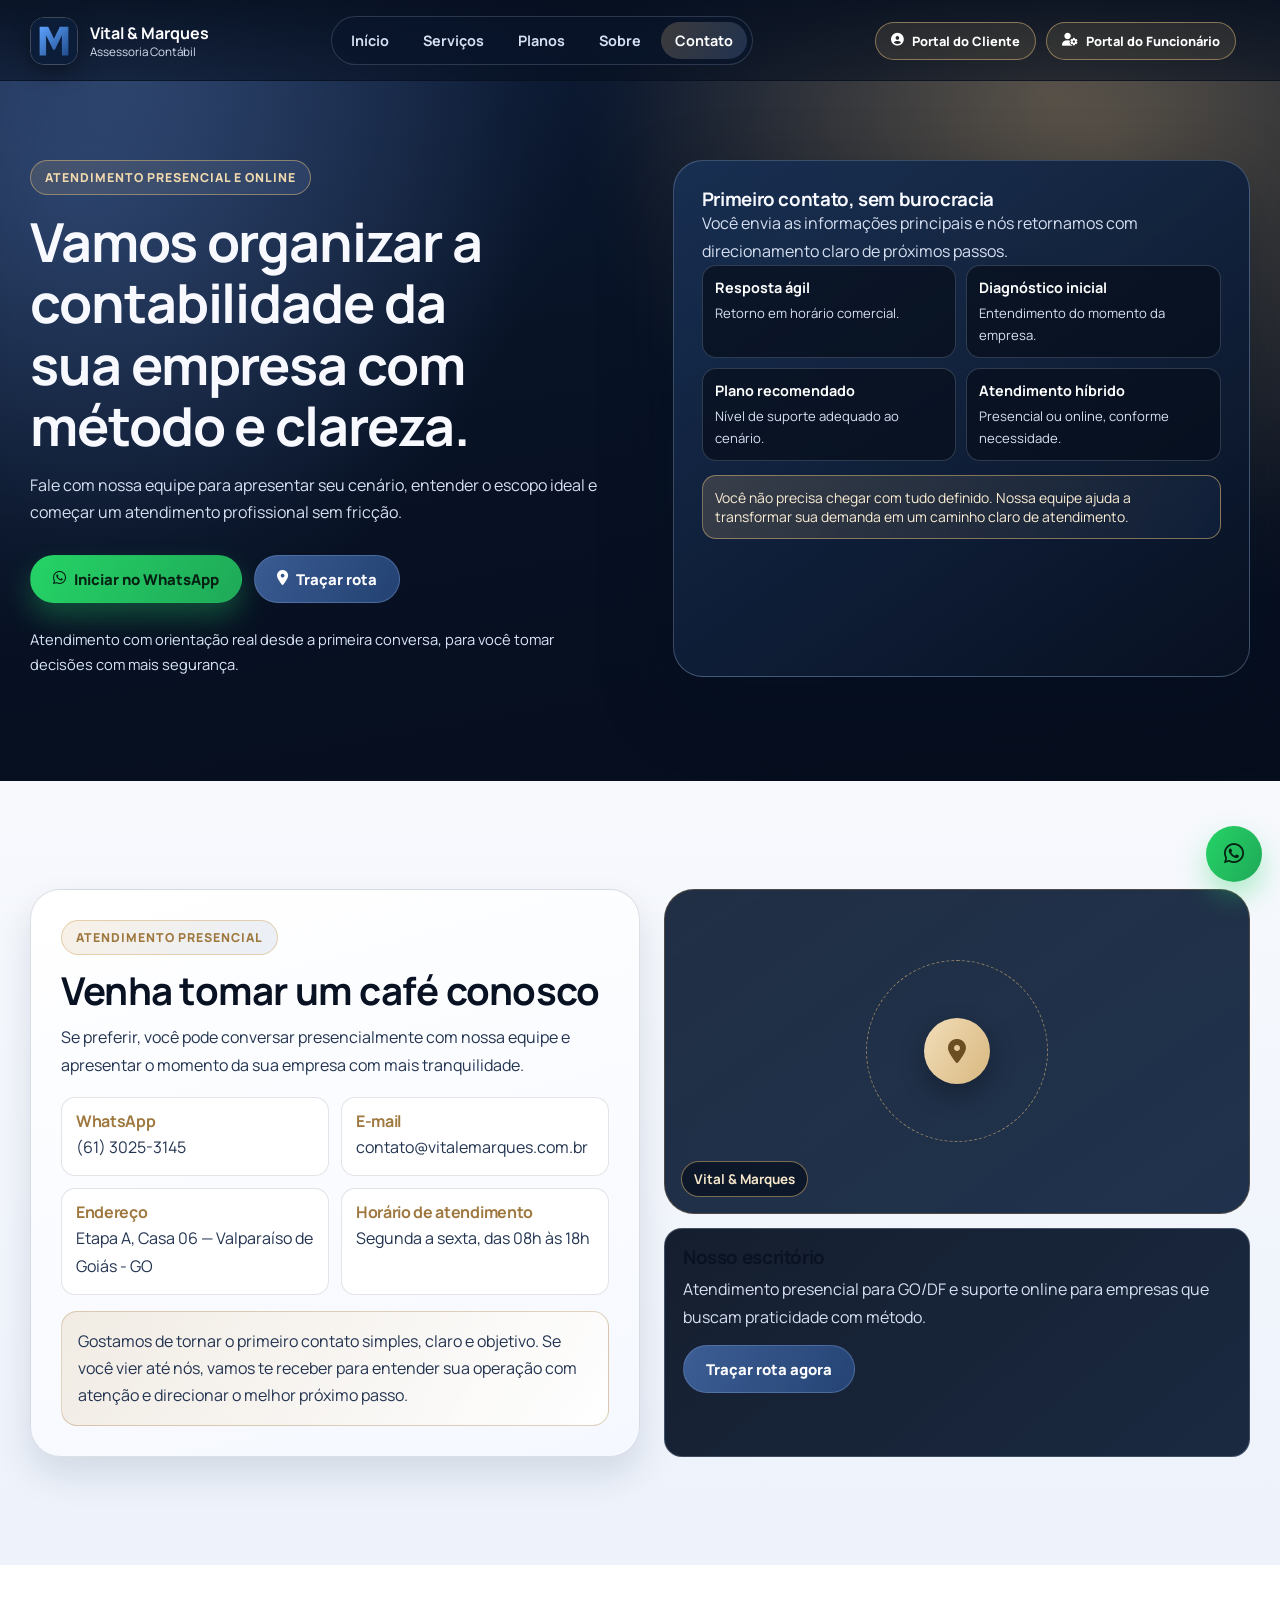
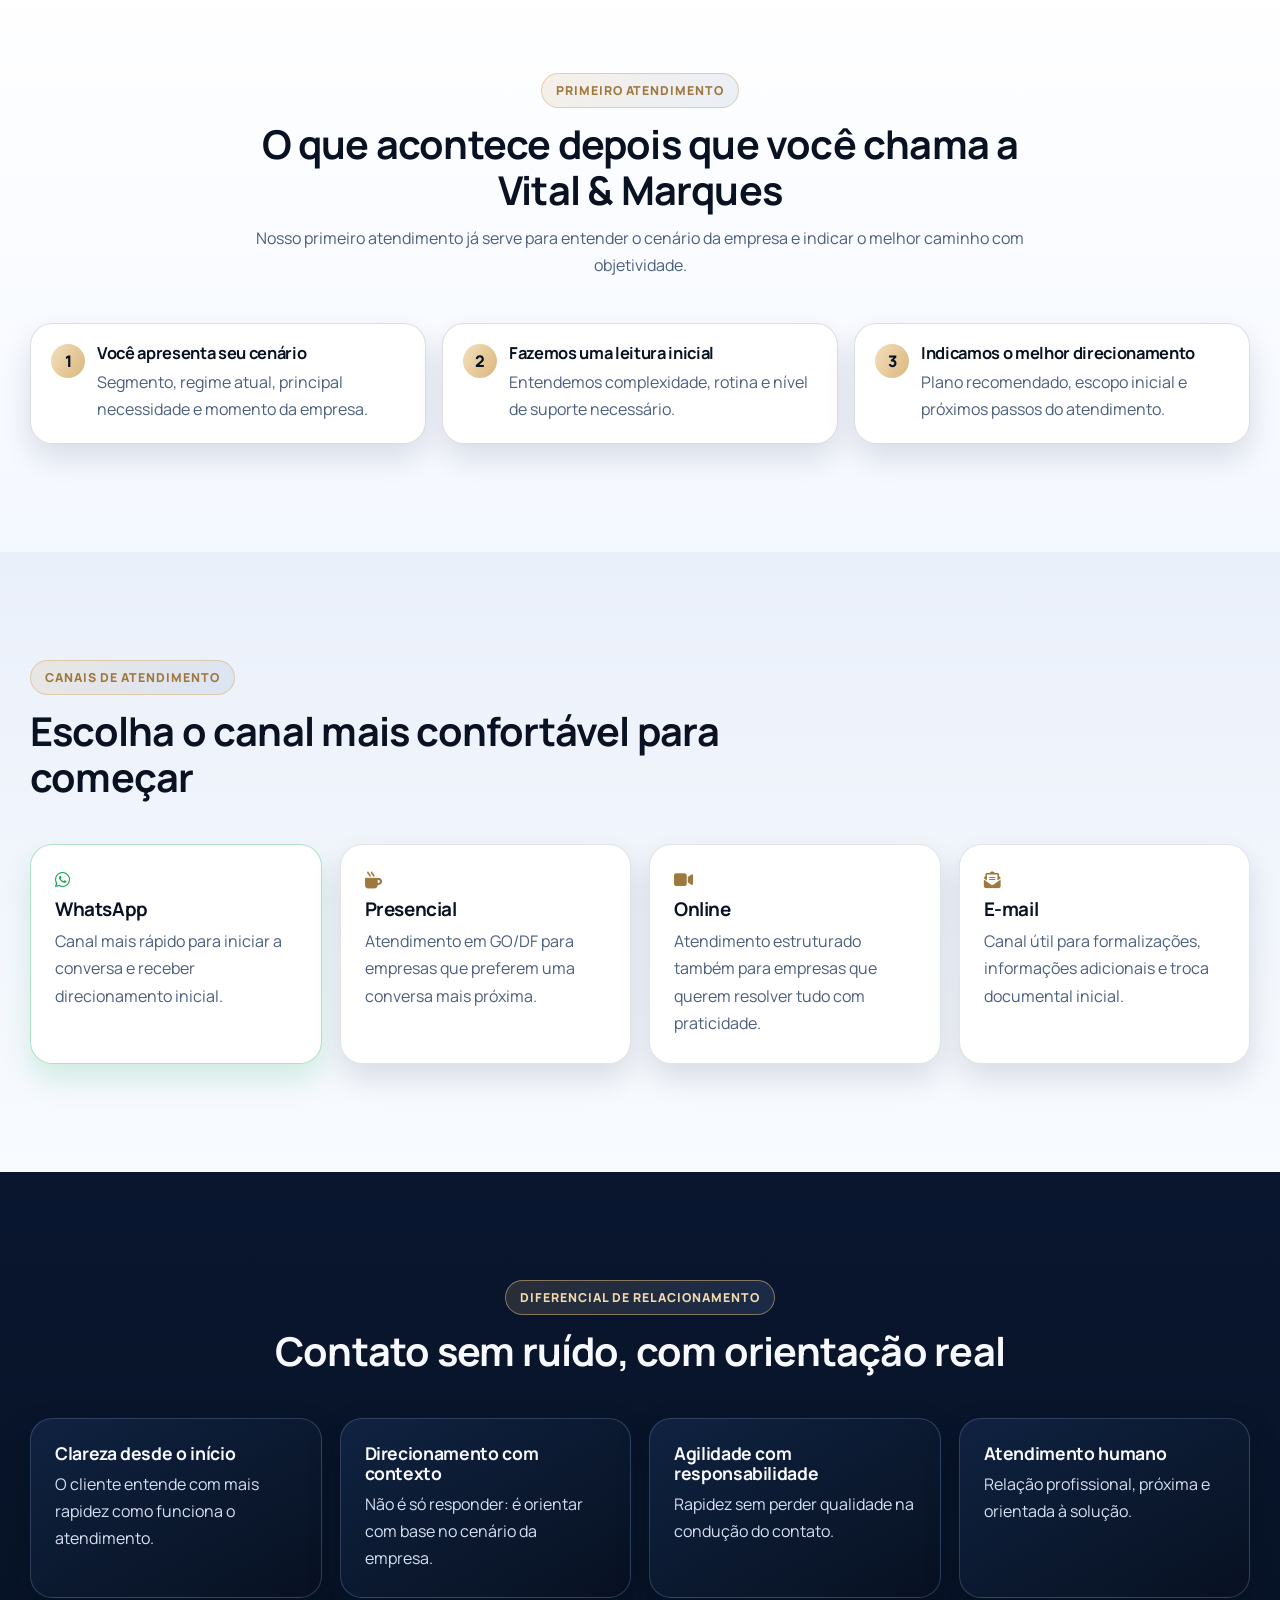
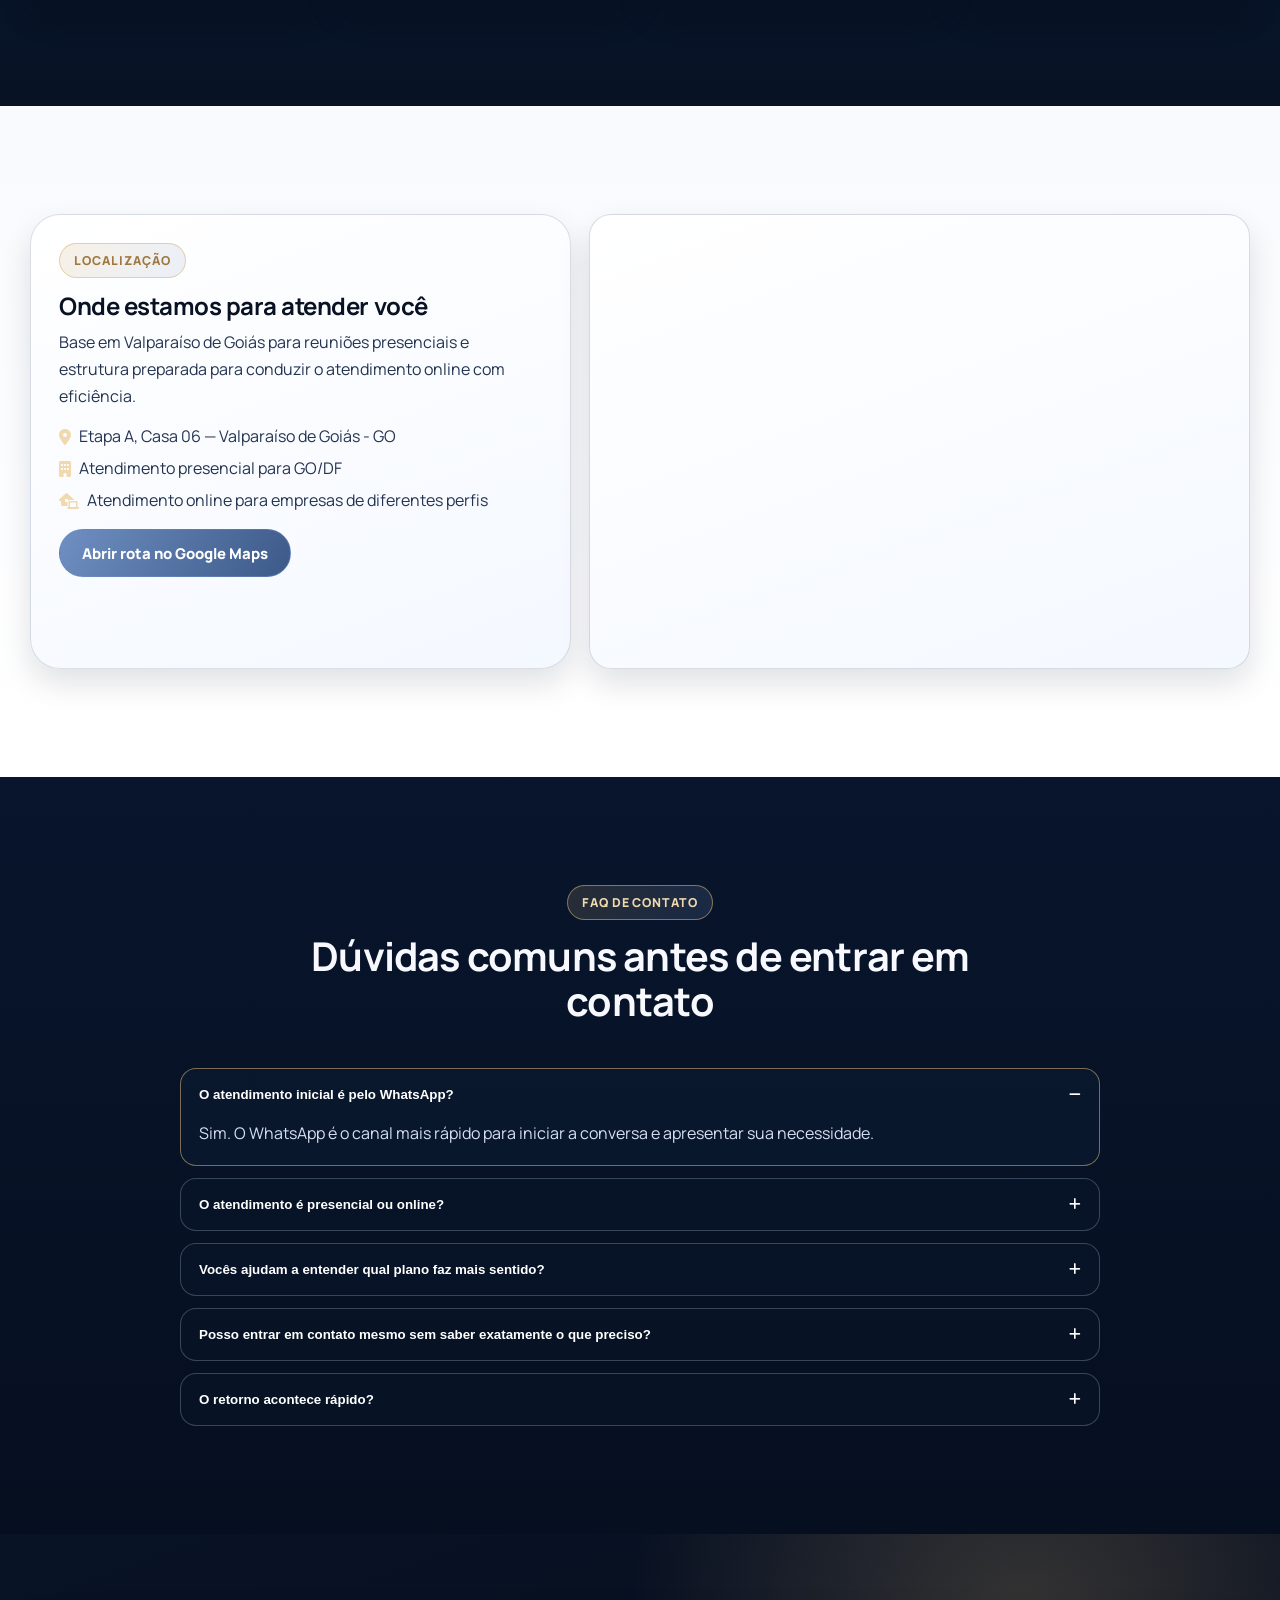
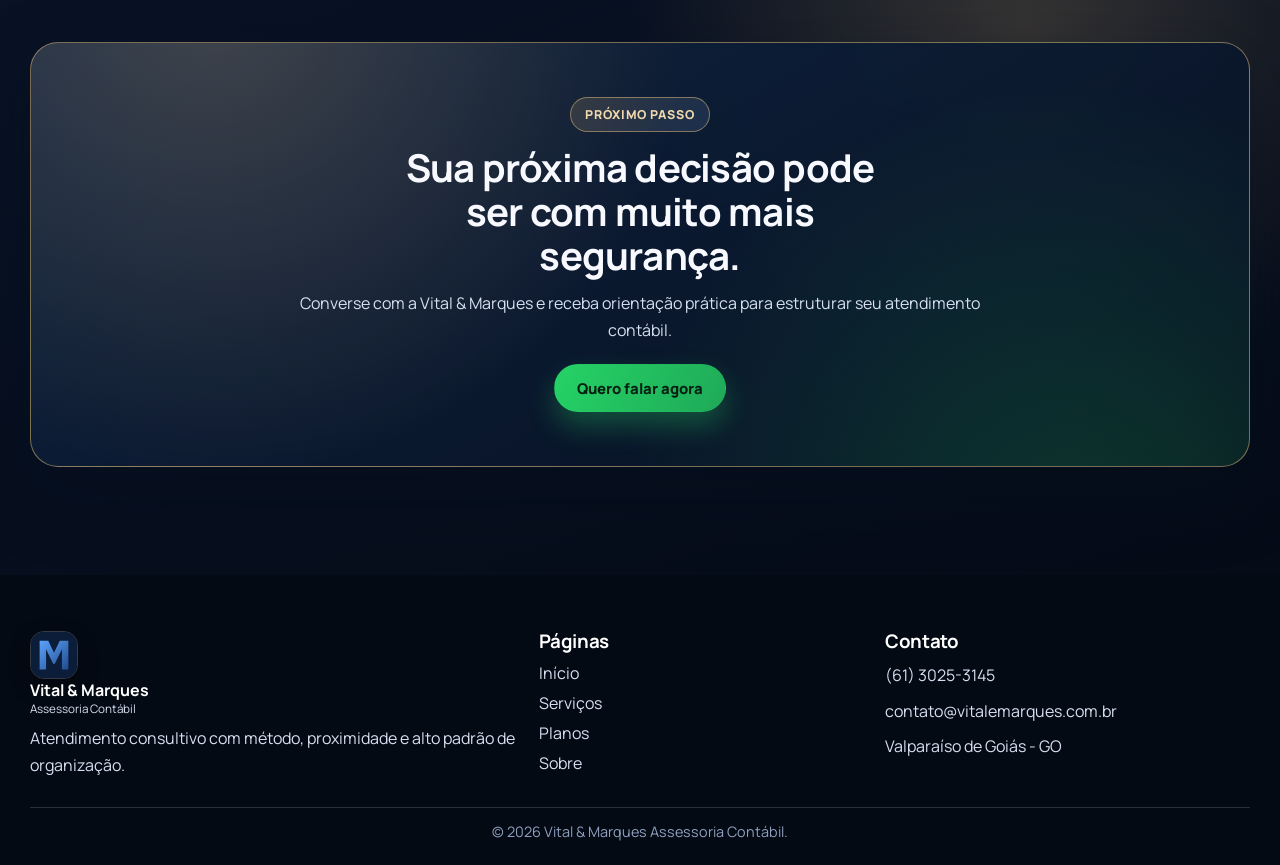
==== commit 90485167: "feat(contato): reforça página com jornada premium e foco em conversão" ====
--- a/pages/contato.html
+++ b/pages/contato.html
@@ -11,7 +11,7 @@
   <link rel="stylesheet" href="https://cdnjs.cloudflare.com/ajax/libs/font-awesome/6.5.1/css/all.min.css" />
   <link rel="stylesheet" href="../assets/css/style.css" />
 </head>
-<body>
+<body class="page-contato">
   <header id="header" class="site-header">
     <div class="container header-content">
       <a href="../index.html" class="brand"><img src="../assets/img/logo-vital-marques.svg" class="brand-logo" alt="Logo" /><span class="brand-text"><strong>Vital & Marques</strong><small>Assessoria Contábil</small></span></a>
@@ -23,11 +23,227 @@
   </header>
 
   <main>
-    <section class="hero"><div class="hero-bg"></div><div class="container hero-grid"><div class="reveal"><span class="kicker">atendimento presencial e online</span><h1>Vamos organizar a contabilidade da sua empresa com método e clareza.</h1><p>Fale com nossa equipe para apresentar seu cenário, entender o escopo ideal e começar um atendimento profissional sem fricção.</p><div class="hero-ctas"><a class="btn-whatsapp" href="https://wa.me/556130253145" data-wa-topic="Quero iniciar atendimento" target="_blank" rel="noopener"><i class="fa-brands fa-whatsapp"></i> Iniciar no WhatsApp</a><a class="btn-secondary" href="https://www.google.com/maps/dir/?api=1&destination=-16.068816381930148,-47.97944651854982" target="_blank" rel="noopener">Traçar rota</a></div></div><aside class="hero-panel reveal"><div class="panel-heading"><h3>Primeiro contato, sem burocracia</h3><p>Você envia as informações principais e nós retornamos com direcionamento de próximos passos.</p></div><div class="metrics-grid"><article class="metric"><strong>Resposta ágil</strong><span>Retorno em horário comercial.</span></article><article class="metric"><strong>Diagnóstico inicial</strong><span>Entendimento do momento da empresa.</span></article><article class="metric"><strong>Plano recomendado</strong><span>Nível de suporte adequado ao cenário.</span></article><article class="metric"><strong>Atendimento híbrido</strong><span>Presencial ou online, conforme necessidade.</span></article></div></aside></div></section>
-
-    <section class="section section-contrast"><div class="container contact-grid"><div class="info-panel reveal"><div class="item"><h4>WhatsApp</h4><p><a href="https://wa.me/556130253145" data-wa-topic="Contato comercial" target="_blank" rel="noopener">(61) 3025-3145</a></p></div><div class="item"><h4>E-mail</h4><p>contato@vitalemarques.com.br</p></div><div class="item"><h4>Endereço</h4><p>Etapa A, Casa 06 — Valparaíso de Goiás - GO</p></div><div class="item"><h4>Horário de atendimento</h4><p>Segunda a sexta, das 08h às 18h</p></div><div class="highlight-box" style="margin-top:18px;"><p><strong>Dica para agilizar:</strong> envie segmento, regime atual e principal dor da empresa. Assim já começamos com direcionamento objetivo.</p></div></div><div class="map-panel reveal"><iframe title="Mapa da Vital & Marques" src="https://maps.google.com/maps?q=-16.068816381930148,-47.97944651854982&z=17&output=embed" loading="lazy" referrerpolicy="no-referrer-when-downgrade"></iframe></div></div></section>
-
-    <section class="final-cta"><div class="container final-cta-box reveal"><h2>Sua próxima decisão pode ser com muito mais segurança.</h2><p>Converse com a Vital & Marques e receba orientação prática para estruturar seu atendimento contábil.</p><a class="btn-whatsapp" href="https://wa.me/556130253145" data-wa-topic="Contato final" target="_blank" rel="noopener">Quero falar agora</a></div></section>
+    <!-- Início da hero da página de contato -->
+    <section class="hero contato-hero">
+      <div class="hero-bg"></div>
+      <div class="container hero-grid contato-hero-grid">
+        <div class="reveal">
+          <span class="kicker">ATENDIMENTO PRESENCIAL E ONLINE</span>
+          <h1>Vamos organizar a contabilidade da sua empresa com método e clareza.</h1>
+          <p>Fale com nossa equipe para apresentar seu cenário, entender o escopo ideal e começar um atendimento profissional sem fricção.</p>
+          <div class="hero-ctas">
+            <a class="btn-whatsapp" href="https://wa.me/556130253145" data-wa-topic="Quero iniciar atendimento" target="_blank" rel="noopener"><i class="fa-brands fa-whatsapp"></i> Iniciar no WhatsApp</a>
+            <a class="btn-secondary" href="https://www.google.com/maps/dir/?api=1&destination=-16.068816381930148,-47.97944651854982" target="_blank" rel="noopener"><i class="fa-solid fa-location-dot"></i> Traçar rota</a>
+          </div>
+          <p class="contato-hero-note">Atendimento com orientação real desde a primeira conversa, para você tomar decisões com mais segurança.</p>
+        </div>
+
+        <aside class="hero-panel contato-hero-panel reveal">
+          <div class="panel-heading">
+            <h3>Primeiro contato, sem burocracia</h3>
+            <p>Você envia as informações principais e nós retornamos com direcionamento claro de próximos passos.</p>
+          </div>
+          <div class="metrics-grid">
+            <article class="metric"><strong>Resposta ágil</strong><span>Retorno em horário comercial.</span></article>
+            <article class="metric"><strong>Diagnóstico inicial</strong><span>Entendimento do momento da empresa.</span></article>
+            <article class="metric"><strong>Plano recomendado</strong><span>Nível de suporte adequado ao cenário.</span></article>
+            <article class="metric"><strong>Atendimento híbrido</strong><span>Presencial ou online, conforme necessidade.</span></article>
+          </div>
+          <div class="panel-footer">Você não precisa chegar com tudo definido. Nossa equipe ajuda a transformar sua demanda em um caminho claro de atendimento.</div>
+        </aside>
+      </div>
+    </section>
+    <!-- Fim da hero da página de contato -->
+
+    <!-- Seção: Venha tomar um café conosco -->
+    <section class="section contato-cafe-section">
+      <div class="container contato-cafe-grid">
+        <div class="contato-cafe-info reveal">
+          <span class="kicker kicker-dark">Atendimento presencial</span>
+          <h2>Venha tomar um café conosco</h2>
+          <p>Se preferir, você pode conversar presencialmente com nossa equipe e apresentar o momento da sua empresa com mais tranquilidade.</p>
+
+          <div class="contato-contact-list">
+            <article>
+              <h4>WhatsApp</h4>
+              <p><a href="https://wa.me/556130253145" data-wa-topic="Contato comercial" target="_blank" rel="noopener">(61) 3025-3145</a></p>
+            </article>
+            <article>
+              <h4>E-mail</h4>
+              <p><a href="mailto:contato@vitalemarques.com.br">contato@vitalemarques.com.br</a></p>
+            </article>
+            <article>
+              <h4>Endereço</h4>
+              <p>Etapa A, Casa 06 — Valparaíso de Goiás - GO</p>
+            </article>
+            <article>
+              <h4>Horário de atendimento</h4>
+              <p>Segunda a sexta, das 08h às 18h</p>
+            </article>
+          </div>
+
+          <div class="contato-human-box">
+            <p>Gostamos de tornar o primeiro contato simples, claro e objetivo. Se você vier até nós, vamos te receber para entender sua operação com atenção e direcionar o melhor próximo passo.</p>
+          </div>
+        </div>
+
+        <div class="contato-cafe-map reveal">
+          <div class="contato-map-visual" aria-label="Localização da Vital & Marques em Valparaíso de Goiás">
+            <div class="map-pin"><i class="fa-solid fa-location-dot"></i></div>
+            <div class="map-route-label">Vital &amp; Marques</div>
+          </div>
+          <div class="contato-map-card">
+            <h3>Nosso escritório</h3>
+            <p>Atendimento presencial para GO/DF e suporte online para empresas que buscam praticidade com método.</p>
+            <a class="btn-secondary" href="https://www.google.com/maps/dir/?api=1&destination=-16.068816381930148,-47.97944651854982" target="_blank" rel="noopener">Traçar rota agora</a>
+          </div>
+        </div>
+      </div>
+    </section>
+
+    <!-- Seção do primeiro contato -->
+    <section class="section section-light contato-fluxo-section">
+      <div class="container">
+        <header class="section-header">
+          <span class="kicker kicker-dark">Primeiro atendimento</span>
+          <h2>O que acontece depois que você chama a Vital &amp; Marques</h2>
+          <p>Nosso primeiro atendimento já serve para entender o cenário da empresa e indicar o melhor caminho com objetividade.</p>
+        </header>
+        <ol class="timeline contato-timeline reveal">
+          <li>
+            <span>1</span>
+            <div>
+              <h3>Você apresenta seu cenário</h3>
+              <p>Segmento, regime atual, principal necessidade e momento da empresa.</p>
+            </div>
+          </li>
+          <li>
+            <span>2</span>
+            <div>
+              <h3>Fazemos uma leitura inicial</h3>
+              <p>Entendemos complexidade, rotina e nível de suporte necessário.</p>
+            </div>
+          </li>
+          <li>
+            <span>3</span>
+            <div>
+              <h3>Indicamos o melhor direcionamento</h3>
+              <p>Plano recomendado, escopo inicial e próximos passos do atendimento.</p>
+            </div>
+          </li>
+        </ol>
+      </div>
+    </section>
+
+    <!-- Seção de canais -->
+    <section class="section section-offwhite contato-canais-section">
+      <div class="container">
+        <header class="section-header section-header-left">
+          <span class="kicker kicker-dark">Canais de atendimento</span>
+          <h2>Escolha o canal mais confortável para começar</h2>
+        </header>
+        <div class="card-grid col-4 contato-canais-grid reveal">
+          <article class="feature-card contato-canal-card is-whatsapp">
+            <i class="fa-brands fa-whatsapp"></i>
+            <h3>WhatsApp</h3>
+            <p>Canal mais rápido para iniciar a conversa e receber direcionamento inicial.</p>
+          </article>
+          <article class="feature-card contato-canal-card">
+            <i class="fa-solid fa-mug-hot"></i>
+            <h3>Presencial</h3>
+            <p>Atendimento em GO/DF para empresas que preferem uma conversa mais próxima.</p>
+          </article>
+          <article class="feature-card contato-canal-card">
+            <i class="fa-solid fa-video"></i>
+            <h3>Online</h3>
+            <p>Atendimento estruturado também para empresas que querem resolver tudo com praticidade.</p>
+          </article>
+          <article class="feature-card contato-canal-card">
+            <i class="fa-solid fa-envelope-open-text"></i>
+            <h3>E-mail</h3>
+            <p>Canal útil para formalizações, informações adicionais e troca documental inicial.</p>
+          </article>
+        </div>
+      </div>
+    </section>
+
+    <section class="section section-dark contato-diferenciais-section">
+      <div class="container">
+        <header class="section-header">
+          <span class="kicker">Diferencial de relacionamento</span>
+          <h2>Contato sem ruído, com orientação real</h2>
+        </header>
+        <div class="card-grid col-4 reveal">
+          <article class="premium-card"><h3>Clareza desde o início</h3><p>O cliente entende com mais rapidez como funciona o atendimento.</p></article>
+          <article class="premium-card"><h3>Direcionamento com contexto</h3><p>Não é só responder: é orientar com base no cenário da empresa.</p></article>
+          <article class="premium-card"><h3>Agilidade com responsabilidade</h3><p>Rapidez sem perder qualidade na condução do contato.</p></article>
+          <article class="premium-card"><h3>Atendimento humano</h3><p>Relação profissional, próxima e orientada à solução.</p></article>
+        </div>
+      </div>
+    </section>
+
+    <!-- Seção de localização -->
+    <section class="section contato-localizacao-section">
+      <div class="container contato-localizacao-grid">
+        <div class="contato-localizacao-card reveal">
+          <span class="kicker kicker-dark">Localização</span>
+          <h2>Onde estamos para atender você</h2>
+          <p>Base em Valparaíso de Goiás para reuniões presenciais e estrutura preparada para conduzir o atendimento online com eficiência.</p>
+          <ul class="bullet-list contato-localizacao-list">
+            <li><i class="fa-solid fa-location-dot"></i><span>Etapa A, Casa 06 — Valparaíso de Goiás - GO</span></li>
+            <li><i class="fa-solid fa-building"></i><span>Atendimento presencial para GO/DF</span></li>
+            <li><i class="fa-solid fa-laptop-house"></i><span>Atendimento online para empresas de diferentes perfis</span></li>
+          </ul>
+          <a class="btn-secondary" href="https://www.google.com/maps/dir/?api=1&destination=-16.068816381930148,-47.97944651854982" target="_blank" rel="noopener">Abrir rota no Google Maps</a>
+        </div>
+
+        <div class="map-panel contato-map-embed reveal">
+          <iframe title="Mapa da Vital & Marques" src="https://maps.google.com/maps?q=-16.068816381930148,-47.97944651854982&z=17&output=embed" loading="lazy" referrerpolicy="no-referrer-when-downgrade"></iframe>
+        </div>
+      </div>
+    </section>
+
+    <!-- FAQ -->
+    <section class="section section-faq contato-faq-section">
+      <div class="container">
+        <header class="section-header">
+          <span class="kicker">FAQ de contato</span>
+          <h2>Dúvidas comuns antes de entrar em contato</h2>
+        </header>
+        <div class="faq-list reveal">
+          <article class="faq-item open">
+            <button class="faq-q" aria-expanded="true">O atendimento inicial é pelo WhatsApp?<i class="fa-solid fa-minus"></i></button>
+            <div class="faq-a"><p>Sim. O WhatsApp é o canal mais rápido para iniciar a conversa e apresentar sua necessidade.</p></div>
+          </article>
+          <article class="faq-item">
+            <button class="faq-q" aria-expanded="false">O atendimento é presencial ou online?<i class="fa-solid fa-plus"></i></button>
+            <div class="faq-a"><p>Atendemos presencialmente em GO/DF e também online, com organização e acompanhamento profissional.</p></div>
+          </article>
+          <article class="faq-item">
+            <button class="faq-q" aria-expanded="false">Vocês ajudam a entender qual plano faz mais sentido?<i class="fa-solid fa-plus"></i></button>
+            <div class="faq-a"><p>Sim. No primeiro contato, fazemos uma leitura inicial do cenário para indicar o formato de atendimento mais aderente.</p></div>
+          </article>
+          <article class="faq-item">
+            <button class="faq-q" aria-expanded="false">Posso entrar em contato mesmo sem saber exatamente o que preciso?<i class="fa-solid fa-plus"></i></button>
+            <div class="faq-a"><p>Sim. Parte do nosso trabalho é justamente orientar o cliente e ajudar a identificar o melhor caminho.</p></div>
+          </article>
+          <article class="faq-item">
+            <button class="faq-q" aria-expanded="false">O retorno acontece rápido?<i class="fa-solid fa-plus"></i></button>
+            <div class="faq-a"><p>Nosso objetivo é responder com agilidade, dentro do horário comercial, de forma clara e objetiva.</p></div>
+          </article>
+        </div>
+      </div>
+    </section>
+
+    <!-- CTA final -->
+    <section class="section section-final-cta contato-cta-final">
+      <div class="container final-cta-box reveal contato-cta-box">
+        <span class="kicker">Próximo passo</span>
+        <h2>Sua próxima decisão pode ser com muito mais segurança.</h2>
+        <p>Converse com a Vital &amp; Marques e receba orientação prática para estruturar seu atendimento contábil.</p>
+        <a class="btn-whatsapp" href="https://wa.me/556130253145" data-wa-topic="Quero falar agora" target="_blank" rel="noopener">Quero falar agora</a>
+      </div>
+    </section>
   </main>
 
   <footer><div class="container footer-grid"><div class="footer-col"><a href="../index.html" class="brand"><img src="../assets/img/logo-vital-marques.svg" class="brand-logo" alt="Logo" /><span class="brand-text"><strong>Vital & Marques</strong><small>Assessoria Contábil</small></span></a><p>Atendimento consultivo com método, proximidade e alto padrão de organização.</p></div><div class="footer-col"><h3>Páginas</h3><a href="../index.html">Início</a><a href="servicos.html">Serviços</a><a href="planos.html">Planos</a><a href="sobre.html">Sobre</a></div><div class="footer-col"><h3>Contato</h3><p>(61) 3025-3145</p><p>contato@vitalemarques.com.br</p><p>Valparaíso de Goiás - GO</p></div></div><div class="container copy">© <span id="year"></span> Vital & Marques Assessoria Contábil.</div></footer>
--- a/assets/css/style.css
+++ b/assets/css/style.css
@@ -1,94 +1,114 @@
 /* =========================================================
-   VITAL & MARQUES — DESIGN SYSTEM (PT-BR)
-   Este arquivo centraliza cores, espaçamentos, tipografia,
-   componentes e animações principais do site.
+   VITAL & MARQUES — ESTILOS GLOBAIS
+   Arquivo principal de identidade visual e componentes.
    ========================================================= */
 
 :root {
-  /* ===== Cores base (altere aqui para ajustar identidade) ===== */
-  --bg-950: #040b18;
-  --bg-900: #09172d;
-  --bg-850: #10223f;
-  --bg-800: #142b4c;
-  --surface-800: #162c4a;
-  --surface-700: #1c365a;
-
-  /* ===== Cores de texto ===== */
-  --ink-100: #f6f9ff;
-  --ink-200: #d8e3fa;
-  --ink-300: #b8c8e6;
-  --ink-500: #8293b2;
-
-  /* ===== Destaques institucionais ===== */
-  --blue-accent: #88b4ff;
-  --gold-300: #f1d6a1;
-  --gold-500: #d5af68;
-  --gold-600: #b98a3a;
+  /* ===== Paleta principal (edite aqui para ajustar branding) ===== */
+  --navy-950: #050b17;
+  --navy-900: #081225;
+  --navy-850: #0e1f3b;
+  --navy-800: #142a4d;
+  --blue-500: #2f5fa8;
+
+  /* ===== Superfícies claras para contraste entre seções ===== */
+  --offwhite-100: #f6f8fc;
+  --offwhite-200: #edf1f8;
+  --paper-100: #ffffff;
+
+  /* ===== Texto ===== */
+  --ink-950: #091223;
+  --ink-800: #233451;
+  --ink-600: #4b5f7f;
+  --ink-100: #f7f9ff;
+  --ink-200: #d7e0f2;
+
+  /* ===== Destaque premium em dourado ===== */
+  --gold-300: #f0d9ae;
+  --gold-500: #d7b277;
+  --gold-700: #9f783f;
 
   /* ===== Verde exclusivo para WhatsApp ===== */
-  --wa-500: #27d167;
-  --wa-600: #1ca14d;
-
-  /* ===== Contornos e sombras ===== */
-  --line: rgba(136, 180, 255, 0.25);
-  --line-soft: rgba(136, 180, 255, 0.14);
-  --line-gold: rgba(213, 175, 104, 0.42);
-  --shadow-soft: 0 16px 32px rgba(2, 8, 22, 0.34);
-  --shadow-deep: 0 28px 66px rgba(2, 8, 22, 0.5);
-
-  /* ===== Escala de layout ===== */
+  --wa-500: #25d366;
+  --wa-600: #1fa958;
+
+  /* ===== Linhas, raio e sombras ===== */
+  --line-dark: rgba(142, 170, 220, 0.28);
+  --line-soft: rgba(20, 39, 70, 0.15);
+  --line-gold: rgba(215, 178, 119, 0.55);
   --radius-xl: 30px;
   --radius-lg: 22px;
   --radius-md: 16px;
-  --radius-sm: 11px;
-  --ease: 280ms cubic-bezier(.22,.61,.36,1);
-}
-
-/* ===== Reset e base global ===== */
+  --radius-sm: 12px;
+  --shadow-soft: 0 14px 30px rgba(6, 19, 41, 0.12);
+  --shadow-deep: 0 26px 70px rgba(5, 15, 31, 0.45);
+  --ease: 280ms cubic-bezier(0.22, 0.61, 0.36, 1);
+}
+
+/* ===== Reset/base ===== */
 * { box-sizing: border-box; margin: 0; padding: 0; }
 html { scroll-behavior: smooth; }
 body {
-  font-family: "Manrope", "Inter", "Segoe UI", sans-serif;
+  font-family: "Manrope", "Inter", sans-serif;
   color: var(--ink-100);
-  background: radial-gradient(circle at 8% 0%, #1a3258 0%, var(--bg-900) 36%, var(--bg-950) 100%);
+  background: var(--navy-950);
   overflow-x: clip;
 }
 a { color: inherit; text-decoration: none; }
 img { display: block; max-width: 100%; }
-ul { list-style: none; }
-p { color: var(--ink-300); line-height: 1.7; }
-h1, h2, h3, h4 { line-height: 1.12; letter-spacing: -0.02em; }
-
-/* ===== Estrutura principal ===== */
+ul, ol { list-style: none; }
+h1, h2, h3, h4 { letter-spacing: -0.02em; line-height: 1.14; }
+p { line-height: 1.7; }
+
+/* ===== Estrutura de layout ===== */
 .container { width: min(1220px, calc(100% - 56px)); margin-inline: auto; }
-.section { padding: 112px 0; position: relative; }
-.section-soft { background: linear-gradient(180deg, rgba(23,43,76,.66), rgba(5,11,24,.92)); }
-.section-contrast { background: linear-gradient(180deg, rgba(4,10,22,.96), rgba(15,33,59,.88)); }
+.section { position: relative; padding: 108px 0; }
+.section-light { background: linear-gradient(180deg, var(--offwhite-100), var(--paper-100)); color: var(--ink-950); }
+.section-dark { background: linear-gradient(180deg, #091427, #0b1a32); }
+.section-midnight { background: linear-gradient(180deg, #0f2242, #08142a); }
+.section-offwhite { background: linear-gradient(180deg, var(--offwhite-200), var(--offwhite-100)); color: var(--ink-950); }
+.section-plans { background: linear-gradient(180deg, #f1f5fb, #e6edf8); color: var(--ink-950); }
+.section-faq { background: linear-gradient(180deg, #0a1730, #091225); }
+.section-final-cta { background: linear-gradient(160deg, #081730, #050c1a); }
+
+/* ===== Compatibilidade para páginas internas já existentes ===== */
+.section-soft { background: linear-gradient(180deg, #0a1730, #091225); }
+.section-contrast { background: linear-gradient(180deg, #091427, #0d1f3e); }
+
+/* ===== Cabeçalhos de seção ===== */
 .section-header { max-width: 780px; margin: 0 auto 44px; text-align: center; }
-.section-header h2 { font-size: clamp(1.95rem, 3.2vw, 3.15rem); margin-bottom: 14px; }
-
-/* ===== Badge/etiqueta de seção ===== */
+.section-header-left { margin-left: 0; text-align: left; }
+.section-header h2 { font-size: clamp(2rem, 3.1vw, 3.1rem); margin: 14px 0 12px; }
+.section-light .section-header p,
+.section-offwhite .section-header p,
+.section-plans .section-header p { color: var(--ink-600); }
+
+/* ===== Badges de seção ===== */
 .kicker {
   display: inline-flex;
   align-items: center;
   gap: 8px;
-  padding: 8px 16px;
+  padding: 8px 14px;
   border-radius: 999px;
   border: 1px solid var(--line-gold);
-  background: linear-gradient(120deg, rgba(213,175,104,.18), rgba(136,180,255,.1));
   color: var(--gold-300);
-  font-size: .82rem;
+  background: linear-gradient(120deg, rgba(215,178,119,.16), rgba(87,117,169,.22));
+  font-size: .77rem;
+  font-weight: 800;
+  letter-spacing: .08em;
   text-transform: uppercase;
-  letter-spacing: .06em;
-  font-weight: 800;
-}
-
-/* =========================================================
-   HEADER — área principal de navegação
+}
+.kicker-dark {
+  color: var(--gold-700);
+  background: linear-gradient(120deg, rgba(215,178,119,.18), rgba(47,95,168,.09));
+}
+
+/* =========================================================
+   HEADER PREMIUM
    ========================================================= */
 .site-header {
   position: fixed;
-  inset: 0 0 auto 0;
+  inset: 0 0 auto;
   z-index: 1400;
   padding: 16px 0;
   transition: padding var(--ease);
@@ -97,65 +117,63 @@
   content: "";
   position: absolute;
   inset: 0;
+  backdrop-filter: blur(14px);
+  background: linear-gradient(180deg, rgba(6,15,31,.88), rgba(6,15,31,.58));
   border-bottom: 1px solid transparent;
-  background: linear-gradient(180deg, rgba(4,9,20,.88), rgba(4,9,20,.55));
-  backdrop-filter: blur(16px);
   transition: all var(--ease);
 }
 .site-header.scrolled { padding: 10px 0; }
 .site-header.scrolled::before {
-  background: rgba(3,8,19,.88);
-  border-bottom-color: var(--line-soft);
-  box-shadow: 0 14px 28px rgba(0,0,0,.28);
-}
+  background: rgba(5,11,24,.92);
+  border-bottom-color: rgba(184, 201, 228, 0.25);
+  box-shadow: 0 14px 30px rgba(0, 0, 0, 0.32);
+}
+
+/* Compatibilidade: header-shell (home) e header-content (páginas internas) */
+.header-shell,
 .header-content {
   position: relative;
   display: grid;
   grid-template-columns: auto 1fr auto auto;
   align-items: center;
-  gap: 16px;
-}
-
-/* Marca (logo + texto) */
+  gap: 14px;
+}
+
 .brand { display: inline-flex; align-items: center; gap: 12px; }
 .brand-logo {
   width: 48px;
   height: 48px;
   border-radius: 14px;
-  border: 1px solid rgba(255,255,255,.14);
-  box-shadow: 0 10px 22px rgba(0,0,0,.35);
+  border: 1px solid rgba(255,255,255,.2);
+  box-shadow: 0 8px 20px rgba(0,0,0,.35);
 }
 .brand-text { display: flex; flex-direction: column; }
-.brand-text strong { color: #fff; font-size: 1.02rem; }
-.brand-text small { color: var(--ink-300); font-size: .74rem; }
-
-/* Navegação desktop */
+.brand-text strong { color: #fff; font-size: 1rem; }
+.brand-text small { color: var(--ink-200); font-size: .73rem; }
+
 .desktop-nav {
   justify-self: center;
   display: flex;
-  align-items: center;
   gap: 6px;
-  padding: 6px;
-  border: 1px solid var(--line-soft);
+  padding: 5px;
   border-radius: 999px;
-  background: rgba(9,20,39,.56);
+  border: 1px solid rgba(181, 200, 231, 0.2);
+  background: rgba(10,22,43,.68);
 }
 .desktop-nav a {
   padding: 9px 14px;
   border-radius: 999px;
   font-size: .9rem;
+  font-weight: 700;
   color: var(--ink-200);
-  font-weight: 700;
   transition: all var(--ease);
 }
-.desktop-nav a:hover { background: rgba(136,180,255,.18); transform: translateY(-1px); }
+.desktop-nav a:hover { background: rgba(143, 171, 219, 0.22); transform: translateY(-1px); }
 .desktop-nav a.is-active {
-  background: linear-gradient(120deg, rgba(213,175,104,.26), rgba(136,180,255,.2));
+  background: linear-gradient(120deg, rgba(215,178,119,.25), rgba(90,123,179,.28));
   color: #fff;
-  box-shadow: inset 0 0 0 1px rgba(255,255,255,.12);
-}
-
-/* Botões dos portais no desktop */
+}
+
 .header-actions { display: flex; gap: 10px; }
 .btn-portal {
   display: inline-flex;
@@ -164,177 +182,179 @@
   padding: 9px 15px;
   border-radius: 999px;
   border: 1px solid var(--line-gold);
-  background: linear-gradient(120deg, rgba(213,175,104,.12), rgba(136,180,255,.08));
+  background: rgba(215,178,119,.12);
   color: #fff;
-  font-size: .81rem;
+  font-size: .8rem;
   font-weight: 800;
   transition: all var(--ease);
 }
-.btn-portal:hover { transform: translateY(-1px); box-shadow: var(--shadow-soft); }
-
-/* Menu mobile */
+.btn-portal:hover { transform: translateY(-1px); box-shadow: 0 10px 24px rgba(6, 18, 36, 0.36); }
+
+/* ===== Menu mobile ===== */
 .mobile-menu-icon {
   display: none;
   width: 44px;
   height: 44px;
+  border: 1px solid rgba(184, 201, 228, 0.35);
   border-radius: 12px;
-  border: 1px solid var(--line);
   color: #fff;
-  background: rgba(136,180,255,.14);
+  background: rgba(129, 158, 212, 0.18);
 }
 .mobile-nav {
   position: fixed;
   top: 0;
   right: -105%;
-  width: min(350px, 86%);
+  width: min(360px, 86%);
   height: 100dvh;
   padding: 92px 22px 24px;
   display: flex;
   flex-direction: column;
   gap: 8px;
-  border-left: 1px solid var(--line-soft);
-  background: linear-gradient(160deg, #0f203a, #070f1f 72%);
+  border-left: 1px solid rgba(184, 201, 228, 0.28);
+  background: linear-gradient(160deg, #0f2241, #060f20);
   transition: right var(--ease);
   z-index: 1300;
 }
 .mobile-nav.active { right: 0; }
-.mobile-nav a { padding: 12px 14px; border-radius: 11px; color: var(--ink-200); font-weight: 700; }
-.mobile-nav a:hover { background: rgba(136,180,255,.16); }
-.mobile-divider { border-top: 1px solid var(--line-soft); margin: 6px 0; }
-.mobile-whatsapp { background: var(--wa-500); color: #062112 !important; }
-
-/* =========================================================
-   BOTÕES — altere estilo principal aqui
+.mobile-nav a { padding: 12px 14px; border-radius: 10px; color: var(--ink-200); font-weight: 700; }
+.mobile-nav a:hover { background: rgba(143,171,219,.2); }
+.mobile-divider { border-top: 1px solid rgba(184, 201, 228, 0.25); margin: 6px 0; }
+.mobile-whatsapp { background: var(--wa-500); color: #052212 !important; }
+
+/* =========================================================
+   BOTÕES
    ========================================================= */
 .btn-primary,
 .btn-secondary,
-.btn-ghost,
-.btn-whatsapp {
+.btn-whatsapp,
+.btn-ghost {
   display: inline-flex;
   align-items: center;
   justify-content: center;
-  gap: 9px;
+  gap: 8px;
   min-height: 48px;
-  padding: 13px 24px;
+  padding: 12px 22px;
   border-radius: 999px;
+  font-size: .93rem;
+  font-weight: 800;
   border: 1px solid transparent;
-  font-weight: 800;
-  font-size: .94rem;
   transition: all var(--ease);
 }
-
-/* Botão principal institucional (não WhatsApp) */
 .btn-primary {
-  color: #fff;
-  border-color: var(--line-gold);
-  background: linear-gradient(120deg, rgba(213,175,104,.28), rgba(136,180,255,.18));
-  box-shadow: 0 14px 34px rgba(213,175,104,.2);
-}
-.btn-primary:hover { transform: translateY(-2px); box-shadow: 0 18px 38px rgba(213,175,104,.28); }
-
-/* Botão secundário */
+  color: var(--ink-950);
+  border-color: rgba(166, 125, 66, 0.35);
+  background: linear-gradient(120deg, #f3dfbc, #dbb77d);
+}
+.btn-primary:hover { transform: translateY(-2px); box-shadow: 0 12px 24px rgba(166, 125, 66, 0.24); }
+
 .btn-secondary {
   color: #fff;
-  border-color: var(--line);
-  background: rgba(136,180,255,.14);
-}
-.btn-secondary:hover { transform: translateY(-2px); background: rgba(136,180,255,.24); }
-
-/* Botão outline premium */
+  border-color: rgba(108, 138, 191, 0.5);
+  background: linear-gradient(120deg, rgba(72,112,177,.78), rgba(39,71,123,.9));
+}
+.btn-secondary:hover { transform: translateY(-2px); box-shadow: 0 12px 22px rgba(27, 56, 104, 0.34); }
+
 .btn-ghost {
-  color: var(--ink-200);
-  border-color: var(--line-gold);
-  background: rgba(213,175,104,.08);
-}
-.btn-ghost:hover { transform: translateY(-2px); background: rgba(213,175,104,.14); }
-
-/* Botão exclusivo WhatsApp */
+  color: #fff;
+  border-color: rgba(184, 201, 228, 0.46);
+  background: rgba(184,201,228,.12);
+}
+
+/* Botão verde reservado ao WhatsApp */
 .btn-whatsapp {
   color: #062112;
-  border-color: transparent;
   background: linear-gradient(120deg, var(--wa-500), var(--wa-600));
-  box-shadow: 0 14px 30px rgba(39,209,103,.34);
-}
-.btn-whatsapp:hover { transform: translateY(-2px); box-shadow: 0 18px 36px rgba(39,209,103,.38); }
-
-/* Foco visível para acessibilidade */
-.btn-primary:focus-visible,
-.btn-secondary:focus-visible,
-.btn-ghost:focus-visible,
-.btn-whatsapp:focus-visible,
-.desktop-nav a:focus-visible,
-.btn-portal:focus-visible {
-  outline: 2px solid rgba(241,214,161,.85);
-  outline-offset: 2px;
-}
-
-/* =========================================================
-   HERO — prioridade máxima desta rodada
+  box-shadow: 0 14px 28px rgba(37,211,102,.3);
+}
+.btn-whatsapp:hover { transform: translateY(-2px); box-shadow: 0 16px 30px rgba(37,211,102,.35); }
+
+/* =========================================================
+   HERO (HOME E PÁGINAS INTERNAS)
    ========================================================= */
 .hero {
   position: relative;
   min-height: 96vh;
-  padding: 160px 0 90px;
+  padding: 160px 0 88px;
+  background: linear-gradient(165deg, #0f2244 0%, #0a1730 52%, #060c19 100%);
   overflow: hidden;
 }
-
-/* Fundo da hero com camadas e profundidade */
 .hero-bg {
   position: absolute;
   inset: 0;
   background:
-    radial-gradient(circle at 13% 9%, rgba(136,180,255,.28), transparent 36%),
-    radial-gradient(circle at 82% 10%, rgba(213,175,104,.18), transparent 40%),
-    radial-gradient(circle at 88% 88%, rgba(136,180,255,.12), transparent 32%),
-    linear-gradient(170deg, #0c1a32 0%, #081327 52%, #040b18 100%);
-}
-.hero::before {
-  content: "";
+    radial-gradient(circle at 10% 8%, rgba(100,133,193,.25), transparent 35%),
+    radial-gradient(circle at 87% 18%, rgba(215,178,119,.19), transparent 38%);
+  pointer-events: none;
+}
+
+/* Orbes extras usadas na nova home */
+.hero-bg-orb {
   position: absolute;
-  width: 520px;
-  height: 520px;
-  right: -160px;
-  top: 70px;
   border-radius: 50%;
-  background: radial-gradient(circle, rgba(213,175,104,.26), transparent 68%);
-  filter: blur(12px);
+  filter: blur(2px);
+  pointer-events: none;
+}
+.hero-bg-orb-left {
+  width: 360px;
+  height: 360px;
+  left: -120px;
+  top: 90px;
+  background: radial-gradient(circle, rgba(95,130,191,.42), transparent 70%);
+}
+.hero-bg-orb-right {
+  width: 410px;
+  height: 410px;
+  right: -150px;
+  top: 110px;
+  background: radial-gradient(circle, rgba(215,178,119,.34), transparent 72%);
 }
 
 .hero-grid {
   position: relative;
   z-index: 2;
   display: grid;
-  grid-template-columns: 1.04fr .96fr;
+  grid-template-columns: 1.02fr .98fr;
   gap: 42px;
   align-items: center;
 }
 .hero h1 {
   margin: 16px 0 16px;
-  font-size: clamp(2.1rem, 4.3vw, 4.2rem);
-  max-width: 13.5ch;
-}
-.hero p { max-width: 58ch; }
-.hero-ctas { display: flex; flex-wrap: wrap; gap: 14px; margin: 30px 0 24px; }
-.trust-row { display: grid; grid-template-columns: repeat(3, minmax(0,1fr)); gap: 10px; max-width: 700px; }
-.trust-row li {
-  border: 1px solid var(--line-soft);
-  background: rgba(12,27,50,.55);
+  font-size: clamp(2.2rem, 4.2vw, 4.3rem);
+  max-width: 13.8ch;
+}
+.hero p { color: var(--ink-200); max-width: 62ch; }
+.hero-ctas { display: flex; flex-wrap: wrap; gap: 12px; margin: 28px 0 24px; }
+
+.hero-trust {
+  display: grid;
+  grid-template-columns: repeat(3, minmax(0, 1fr));
+  gap: 10px;
+}
+.hero-trust li {
+  display: flex;
+  gap: 8px;
+  align-items: flex-start;
+  padding: 11px 12px;
   border-radius: 12px;
-  padding: 11px 12px;
-  color: var(--ink-200);
-  font-size: .86rem;
-}
-
-/* Composição direita da hero (substitui bloco antigo) */
+  border: 1px solid rgba(187, 205, 233, 0.28);
+  background: rgba(7,17,34,.55);
+  font-size: .84rem;
+  color: #e6eefb;
+}
+.hero-trust i { color: var(--gold-300); margin-top: 3px; }
+
+/* Composição premium da hero */
+.hero-panel,
 .hero-composition {
   position: relative;
   border-radius: var(--radius-xl);
-  border: 1px solid var(--line);
-  background: linear-gradient(145deg, rgba(25,49,83,.72), rgba(6,14,28,.88));
+  border: 1px solid rgba(170, 194, 230, 0.3);
+  background: linear-gradient(145deg, rgba(21,42,75,.9), rgba(7,16,31,.9));
   box-shadow: var(--shadow-deep);
   padding: 28px;
   overflow: hidden;
 }
+.hero-panel::before,
 .hero-composition::before {
   content: "";
   position: absolute;
@@ -343,223 +363,322 @@
   border: 1px solid rgba(255,255,255,.08);
   pointer-events: none;
 }
-.hero-composition::after {
-  content: "";
-  position: absolute;
-  width: 260px;
-  height: 260px;
-  top: -110px;
-  right: -100px;
-  background: radial-gradient(circle, rgba(213,175,104,.28), transparent 70%);
-}
-.composition-top { margin-bottom: 20px; }
-.composition-top h3 { font-size: 1.34rem; margin-bottom: 8px; }
-.composition-grid { display: grid; grid-template-columns: repeat(2,minmax(0,1fr)); gap: 12px; }
-.composition-item {
+.panel-head,
+.composition-top { margin-bottom: 18px; }
+.panel-chip {
+  display: inline-flex;
+  margin-bottom: 12px;
+  border-radius: 999px;
+  border: 1px solid var(--line-gold);
+  background: rgba(215,178,119,.18);
+  color: var(--gold-300);
+  font-size: .74rem;
+  font-weight: 800;
+  text-transform: uppercase;
+  letter-spacing: .05em;
+  padding: 6px 10px;
+}
+.panel-head strong,
+.composition-top h3 { font-size: 1.22rem; color: #fff; }
+.panel-main-card {
+  border-radius: 16px;
+  padding: 16px;
+  border: 1px solid rgba(184,201,228,.28);
+  background: rgba(7,16,32,.55);
+  margin-bottom: 14px;
+}
+.panel-main-card h3 { font-size: 1.02rem; margin-bottom: 6px; }
+.panel-main-card p { font-size: .9rem; color: var(--ink-200); }
+
+.panel-modules,
+.composition-grid,
+.metrics-grid {
+  display: grid;
+  grid-template-columns: repeat(2, minmax(0, 1fr));
+  gap: 10px;
+}
+.panel-modules article,
+.composition-item,
+.metric {
   border-radius: 14px;
-  border: 1px solid var(--line-soft);
-  background: rgba(5,12,24,.62);
-  padding: 14px;
-  transition: transform var(--ease), border-color var(--ease);
-}
-.composition-item:hover { transform: translateY(-3px); border-color: var(--line-gold); }
-.composition-item strong { display: block; color: #fff; font-size: .92rem; margin-bottom: 4px; }
-.composition-item span { color: var(--ink-300); font-size: .84rem; }
+  border: 1px solid rgba(184,201,228,.22);
+  background: rgba(6,13,27,.7);
+  padding: 12px;
+  transition: transform var(--ease), border-color var(--ease), background var(--ease);
+}
+.panel-modules article:hover,
+.composition-item:hover,
+.metric:hover {
+  transform: translateY(-2px);
+  border-color: var(--line-gold);
+  background: rgba(12, 24, 46, 0.82);
+}
+.panel-modules h4,
+.composition-item strong,
+.metric strong { color: #fff; font-size: .9rem; margin-bottom: 4px; display: block; }
+.panel-modules p,
+.composition-item span,
+.metric span { color: var(--ink-200); font-size: .82rem; }
+.panel-footer,
 .composition-footer {
   margin-top: 14px;
+  border-radius: 14px;
   border: 1px solid var(--line-gold);
-  border-radius: 14px;
-  background: linear-gradient(120deg, rgba(213,175,104,.22), rgba(8,18,36,.4));
-  padding: 12px 14px;
-  color: #f9eed7;
-
-/* Compatibilidade para páginas internas que ainda usam hero-panel */
-.hero-panel {
-  border-radius: var(--radius-xl);
-  border: 1px solid var(--line);
-  background: linear-gradient(145deg, rgba(25,49,83,.72), rgba(6,14,28,.88));
-  box-shadow: var(--shadow-deep);
-  padding: 24px;
-}
-.panel-heading { margin-bottom: 16px; }
-.panel-heading h3 { font-size: 1.24rem; margin-bottom: 6px; }
-.metrics-grid { display: grid; grid-template-columns: repeat(2, minmax(0,1fr)); gap: 10px; }
-.metric {
-  border-radius: 14px;
+  padding: 12px;
+  background: linear-gradient(120deg, rgba(215,178,119,.2), rgba(18,35,63,.66));
+  color: #faedd4;
+  font-size: .87rem;
+}
+
+/* ===== Faixa de credibilidade ===== */
+.credibility-band,
+.section-band {
+  padding: 28px 0;
+  border-top: 1px solid rgba(184,201,228,.22);
+  border-bottom: 1px solid rgba(184,201,228,.22);
+  background: linear-gradient(120deg, rgba(215,178,119,.12), rgba(61,95,152,.22));
+}
+.credibility-grid,
+.band-grid {
+  display: grid;
+  grid-template-columns: repeat(3, minmax(0, 1fr));
+  gap: 12px;
+}
+.credibility-grid p,
+.band-chip {
+  padding: 10px 12px;
+  border-radius: 999px;
+  border: 1px solid var(--line-gold);
+  color: #f6e7cb;
+  text-align: center;
+  font-size: .84rem;
+  font-weight: 700;
+}
+.credibility-grid i { margin-right: 6px; color: var(--gold-300); }
+
+/* =========================================================
+   CARDS E COMPONENTES DE CONTEÚDO
+   ========================================================= */
+.card-grid { display: grid; gap: 18px; }
+.col-3 { grid-template-columns: repeat(3, minmax(0, 1fr)); }
+.col-4 { grid-template-columns: repeat(4, minmax(0, 1fr)); }
+
+/* Cards claros para seções em fundo claro */
+.feature-card {
+  border-radius: var(--radius-lg);
   border: 1px solid var(--line-soft);
-  background: rgba(5,12,24,.62);
-  padding: 12px;
-}
-.metric strong { display: block; color: #fff; margin-bottom: 4px; font-size: .9rem; }
-.metric span { color: var(--ink-300); font-size: .83rem; }
-}
-
-/* =========================================================
-   CARDS E BLOCOS DE CONTEÚDO
-   ========================================================= */
-.card-grid { display: grid; gap: 18px; }
-.col-3 { grid-template-columns: repeat(3,minmax(0,1fr)); }
-.col-4 { grid-template-columns: repeat(4,minmax(0,1fr)); }
-.premium-card {
-  border: 1px solid var(--line-soft);
-  border-radius: var(--radius-lg);
-  background: linear-gradient(155deg, rgba(22,44,74,.84), rgba(8,16,32,.9));
+  background: var(--paper-100);
+  color: var(--ink-950);
   padding: 24px;
   box-shadow: var(--shadow-soft);
   transition: all var(--ease);
 }
+.feature-card:hover { transform: translateY(-6px); box-shadow: 0 18px 34px rgba(9, 25, 49, 0.16); }
+.feature-card i { color: var(--gold-700); font-size: 1.06rem; margin-bottom: 10px; }
+.feature-card h3 { font-size: 1.18rem; margin-bottom: 8px; }
+.feature-card p { color: var(--ink-600); }
+
+/* Cards escuros para serviços e páginas internas */
+.service-card,
+.premium-card {
+  border-radius: var(--radius-lg);
+  border: 1px solid var(--line-dark);
+  background: linear-gradient(150deg, rgba(16,35,66,.95), rgba(8,17,33,.92));
+  padding: 24px;
+  box-shadow: 0 16px 32px rgba(4, 13, 28, 0.3);
+  transition: all var(--ease);
+}
+.service-card:hover,
 .premium-card:hover {
-  transform: translateY(-6px);
+  transform: translateY(-5px);
   border-color: var(--line-gold);
-  box-shadow: 0 22px 44px rgba(2,10,24,.45);
-}
-.premium-card i { color: var(--gold-300); font-size: 1.12rem; margin-bottom: 10px; }
-.premium-card h3 { font-size: 1.15rem; margin-bottom: 8px; }
-
-.bullet-list { display: grid; gap: 10px; margin-top: 16px; }
-.bullet-list li { display: flex; gap: 9px; color: var(--ink-200); }
-.bullet-list i { color: var(--gold-500); margin-top: 4px; }
-
-/* Faixa de reforço institucional */
-.section-band {
-  padding: 36px 0;
-  border-top: 1px solid var(--line-soft);
-  border-bottom: 1px solid var(--line-soft);
-  background: linear-gradient(120deg, rgba(213,175,104,.12), rgba(136,180,255,.08));
-}
-.band-grid { display: grid; grid-template-columns: repeat(3,minmax(0,1fr)); gap: 14px; }
-.band-chip {
-  border: 1px solid var(--line-gold);
-  border-radius: 999px;
-  padding: 10px 14px;
-  text-align: center;
-  color: #f8ebcf;
-  font-size: .86rem;
-  font-weight: 700;
-}
-
-
-/* Layout em duas colunas para seções internas */
-.split {
-  display: grid;
-  grid-template-columns: 1.02fr .98fr;
-  gap: 26px;
-  align-items: stretch;
-}
-.highlight-box {
-  border-radius: var(--radius-xl);
-  border: 1px solid var(--line-gold);
-  background: linear-gradient(140deg, rgba(213,175,104,.18), rgba(10,22,42,.86));
-  padding: 28px;
-}
-
-/* =========================================================
-   PLANOS — prioridade máxima desta rodada
-   ========================================================= */
-.plan-grid { display: grid; grid-template-columns: repeat(3,minmax(0,1fr)); gap: 20px; }
-.plan-card {
-  position: relative;
-  border-radius: 24px;
-  border: 1px solid rgba(136,180,255,.24);
-  background: linear-gradient(170deg, rgba(28,54,90,.9), rgba(7,16,32,.95));
-  padding: 28px;
+  box-shadow: 0 22px 44px rgba(4, 13, 28, 0.36);
+}
+.service-card h3,
+.premium-card h3 { font-size: 1.1rem; margin-bottom: 8px; }
+.service-card p,
+.premium-card p { color: var(--ink-200); }
+.premium-card i { color: var(--gold-300); margin-bottom: 10px; }
+
+/* =========================================================
+   SEÇÃO "COMO FUNCIONA" (TIMELINE)
+   ========================================================= */
+.timeline {
+  display: grid;
+  grid-template-columns: repeat(3, minmax(0, 1fr));
+  gap: 16px;
+}
+.timeline li {
+  display: grid;
+  grid-template-columns: auto 1fr;
+  gap: 12px;
+  padding: 20px;
+  border-radius: var(--radius-lg);
+  border: 1px solid var(--line-soft);
+  background: var(--paper-100);
   box-shadow: var(--shadow-soft);
   transition: all var(--ease);
 }
-.plan-card:hover { transform: translateY(-6px); border-color: var(--line-gold); }
-
-/* Plano recomendado com destaque real */
+.timeline li:hover { transform: translateY(-4px); border-color: rgba(166, 125, 66, 0.42); }
+.timeline li span {
+  width: 34px;
+  height: 34px;
+  border-radius: 50%;
+  display: inline-flex;
+  align-items: center;
+  justify-content: center;
+  font-weight: 800;
+  color: var(--ink-950);
+  background: linear-gradient(120deg, #f3dfbc, #dbb77d);
+}
+.timeline li h3 { color: var(--ink-950); margin-bottom: 6px; font-size: 1.03rem; }
+.timeline li p { color: var(--ink-600); }
+
+/* =========================================================
+   PÚBLICO IDEAL
+   ========================================================= */
+.ideal-grid {
+  display: grid;
+  grid-template-columns: .88fr 1.12fr;
+  gap: 24px;
+  align-items: start;
+}
+.ideal-list {
+  display: grid;
+  gap: 10px;
+  padding: 24px;
+  border-radius: var(--radius-lg);
+  border: 1px solid rgba(184, 201, 228, 0.26);
+  background: rgba(8,17,34,.55);
+}
+.ideal-list li { display: flex; gap: 8px; color: #e6eefb; }
+.ideal-list i { color: var(--gold-300); margin-top: 4px; }
+
+/* =========================================================
+   PLANOS (SEÇÃO MAIS FORTE)
+   ========================================================= */
+.plan-grid { display: grid; grid-template-columns: repeat(3, minmax(0, 1fr)); gap: 20px; }
+.plan-card {
+  border-radius: 24px;
+  border: 1px solid rgba(18, 39, 70, 0.16);
+  background: linear-gradient(165deg, #ffffff, #f3f7ff);
+  color: var(--ink-950);
+  padding: 24px;
+  box-shadow: 0 16px 34px rgba(13, 33, 60, 0.14);
+  transition: all var(--ease);
+}
+.plan-card:hover { transform: translateY(-6px); box-shadow: 0 20px 38px rgba(13, 33, 60, 0.18); }
 .plan-card.featured {
-  border-color: var(--line-gold);
-  background: linear-gradient(160deg, rgba(56,43,21,.46), rgba(18,32,56,.94));
-  box-shadow: 0 24px 52px rgba(213,175,104,.24);
-  transform: translateY(-8px);
-}
-.plan-card.featured::before {
-  content: "";
-  position: absolute;
-  inset: -1px;
-  border-radius: inherit;
-  border: 1px solid rgba(241,214,161,.34);
-  pointer-events: none;
-}
+  border-color: rgba(166, 125, 66, 0.45);
+  background: linear-gradient(165deg, #fff8ed, #fdf3e2);
+  box-shadow: 0 24px 42px rgba(166, 125, 66, 0.2);
+  transform: translateY(-6px);
+}
+.plan-badge,
 .plan-tag {
   display: inline-flex;
   border-radius: 999px;
-  border: 1px solid var(--line-gold);
-  background: rgba(213,175,104,.14);
-  color: var(--gold-300);
-  font-size: .74rem;
+  border: 1px solid rgba(166, 125, 66, 0.4);
+  color: var(--gold-700);
+  background: rgba(215,178,119,.13);
+  font-size: .73rem;
   text-transform: uppercase;
-  letter-spacing: .04em;
+  letter-spacing: .05em;
   font-weight: 800;
-  padding: 6px 11px;
-}
-.plan-card h3 { margin: 13px 0 8px; font-size: 1.36rem; }
-.plan-meta {
-  margin: 10px 0 12px;
-  border-left: 2px solid var(--line-gold);
-  padding-left: 10px;
-  color: #f4e6c6;
-  font-size: .86rem;
-  font-weight: 700;
-}
-.plan-card ul { display: grid; gap: 8px; margin: 14px 0 20px; }
-.plan-card li { display: flex; gap: 8px; color: var(--ink-200); font-size: .9rem; }
-.plan-card li i { color: var(--gold-500); margin-top: 4px; }
-
+  padding: 6px 10px;
+}
+.plan-card h3 { margin: 14px 0 8px; font-size: 1.3rem; }
+.plan-profile { color: var(--ink-800); font-size: .9rem; }
+.plan-level {
+  margin: 12px 0;
+  padding: 10px;
+  border-left: 3px solid rgba(166,125,66,.66);
+  background: rgba(215,178,119,.08);
+  border-radius: 8px;
+  color: var(--ink-800);
+  font-size: .87rem;
+}
+.plan-card ul { display: grid; gap: 8px; margin: 10px 0 14px; }
+.plan-card li {
+  position: relative;
+  padding-left: 18px;
+  color: var(--ink-800);
+  font-size: .89rem;
+}
+.plan-card li::before {
+  content: "";
+  position: absolute;
+  left: 0;
+  top: 8px;
+  width: 8px;
+  height: 8px;
+  border-radius: 50%;
+  background: var(--blue-500);
+}
+.plan-diff { color: var(--ink-800); margin-bottom: 16px; font-size: .88rem; }
+.plans-note {
+  margin-top: 20px;
+  border-radius: 18px;
+  border: 1px solid rgba(18, 39, 70, 0.16);
+  background: linear-gradient(120deg, #ffffff, #f4f8ff);
+  padding: 20px;
+}
+.plans-note h3 { color: var(--ink-950); margin-bottom: 8px; }
+.plans-note p { color: var(--ink-600); }
+
+/* Compatibilidade com páginas internas antigas */
+.plan-meta { color: var(--ink-800); font-size: .86rem; margin: 10px 0 12px; }
 .plan-extras {
-  margin-top: 26px;
-  display: grid;
-  grid-template-columns: repeat(2,minmax(0,1fr));
-  gap: 16px;
+  margin-top: 20px;
+  display: grid;
+  grid-template-columns: repeat(2, minmax(0, 1fr));
+  gap: 14px;
 }
 .plan-extra-card {
-  border: 1px solid var(--line-soft);
   border-radius: var(--radius-md);
-  background: rgba(9,19,39,.72);
-  padding: 20px;
-}
-.plan-extra-card h4 { color: #fff; margin-bottom: 10px; }
-
+  border: 1px solid rgba(184, 201, 228, 0.3);
+  background: rgba(7,16,31,.62);
+  padding: 18px;
+}
+.plan-extra-card h4 { color: #fff; margin-bottom: 8px; }
+.plan-extra-card p { color: var(--ink-200); }
 .compare-wrap {
-  border-radius: 22px;
-  border: 1px solid var(--line-soft);
-  overflow: hidden;
-  background: rgba(7,16,31,.82);
-}
-.compare-table { width: 100%; min-width: 780px; border-collapse: collapse; }
+  border-radius: var(--radius-lg);
+  border: 1px solid rgba(184, 201, 228, 0.24);
+  background: rgba(7,16,31,.7);
+}
+.compare-table { width: 100%; min-width: 760px; border-collapse: collapse; }
 .compare-table th,
-.compare-table td { padding: 14px 16px; border-bottom: 1px solid var(--line-soft); text-align: left; }
-.compare-table th { font-size: .77rem; text-transform: uppercase; letter-spacing: .06em; color: var(--gold-300); }
+.compare-table td { padding: 14px 16px; border-bottom: 1px solid rgba(184,201,228,.2); text-align: left; }
+.compare-table th { font-size: .76rem; text-transform: uppercase; letter-spacing: .06em; color: var(--gold-300); }
 .compare-table td { color: var(--ink-200); }
 .compare-table td:first-child { color: #fff; font-weight: 700; }
 
 /* =========================================================
-   FAQ — acordeão com animação suave
+   FAQ (ACCORDION)
    ========================================================= */
 .faq-list { max-width: 920px; margin: 0 auto; display: grid; gap: 12px; }
 .faq-item {
-  border: 1px solid var(--line-soft);
   border-radius: var(--radius-md);
-  background: rgba(8,17,34,.72);
+  border: 1px solid rgba(184,201,228,.28);
+  background: rgba(9,20,39,.75);
   overflow: hidden;
   transition: all var(--ease);
 }
 .faq-item:hover { border-color: var(--line-gold); }
-.faq-item.open { border-color: var(--line-gold); background: rgba(12,24,44,.84); }
+.faq-item.open { border-color: var(--line-gold); background: rgba(11,24,46,.88); }
 .faq-q {
   width: 100%;
+  display: flex;
+  align-items: center;
+  justify-content: space-between;
+  gap: 14px;
+  text-align: left;
   border: 0;
   background: transparent;
   color: #fff;
-  display: flex;
-  justify-content: space-between;
-  align-items: center;
-  gap: 14px;
-  text-align: left;
+  padding: 18px;
   font-weight: 800;
-  padding: 18px;
   cursor: pointer;
 }
 .faq-a {
@@ -568,65 +687,75 @@
   padding: 0 18px;
   transition: grid-template-rows var(--ease), padding var(--ease);
 }
-.faq-a > p { overflow: hidden; }
+.faq-a > p { overflow: hidden; color: var(--ink-200); }
 .faq-item.open .faq-a { grid-template-rows: 1fr; padding: 0 18px 18px; }
 
-/* CTA final */
-.final-cta {
-  padding: 96px 0;
-  background: linear-gradient(160deg, #12284a, #061123);
-  border-top: 1px solid var(--line-soft);
-  border-bottom: 1px solid var(--line-soft);
-}
+/* =========================================================
+   CTA FINAL
+   ========================================================= */
 .final-cta-box {
   position: relative;
-  overflow: hidden;
+  border-radius: 28px;
   border: 1px solid var(--line-gold);
-  border-radius: 28px;
-  background: linear-gradient(145deg, rgba(213,175,104,.2), rgba(11,24,47,.84));
-  padding: 44px 24px;
+  padding: 44px 28px;
   text-align: center;
-}
-.final-cta-box::after {
-  content: "";
-  position: absolute;
-  right: -140px;
-  top: -120px;
-  width: 330px;
-  height: 330px;
-  background: radial-gradient(circle, rgba(241,214,161,.35), transparent 70%);
-}
-.final-cta h2 { font-size: clamp(1.9rem, 3vw, 2.7rem); margin-bottom: 12px; }
-.final-cta p { max-width: 680px; margin: 0 auto 20px; }
-
-/* =========================================================
-   CONTATO / FOOTER
-   ========================================================= */
-.contact-grid { display: grid; grid-template-columns: .9fr 1.1fr; gap: 18px; }
-.info-panel, .map-panel {
-  border: 1px solid var(--line-soft);
+  background:
+    radial-gradient(circle at 85% -10%, rgba(215,178,119,.34), transparent 44%),
+    linear-gradient(150deg, rgba(18,40,74,.92), rgba(8,17,34,.92));
+  box-shadow: var(--shadow-deep);
+}
+.final-cta-box h2 {
+  font-size: clamp(1.9rem, 3vw, 2.8rem);
+  margin: 14px auto 12px;
+  max-width: 19ch;
+}
+.final-cta-box p { max-width: 700px; margin: 0 auto 20px; color: var(--ink-200); }
+
+/* =========================================================
+   BLOCOS REUTILIZÁVEIS PARA PÁGINAS INTERNAS
+   ========================================================= */
+.split { display: grid; grid-template-columns: 1.02fr .98fr; gap: 24px; align-items: stretch; }
+.highlight-box {
   border-radius: var(--radius-lg);
-  background: rgba(9,19,39,.74);
+  border: 1px solid var(--line-gold);
+  background: linear-gradient(140deg, rgba(215,178,119,.18), rgba(10,22,44,.85));
   padding: 24px;
 }
-.info-panel .item { margin-bottom: 14px; }
+.bullet-list { display: grid; gap: 10px; margin-top: 14px; }
+.bullet-list li { display: flex; gap: 8px; color: var(--ink-200); }
+.bullet-list i { color: var(--gold-300); margin-top: 4px; }
+
+.contact-grid { display: grid; grid-template-columns: .92fr 1.08fr; gap: 18px; }
+.info-panel,
+.map-panel {
+  border-radius: var(--radius-lg);
+  border: 1px solid rgba(184,201,228,.25);
+  background: rgba(9,20,39,.72);
+  padding: 24px;
+}
 .info-panel h4 { color: var(--gold-300); margin-bottom: 4px; }
-.map-panel iframe { width: 100%; min-height: 380px; border: 0; border-radius: 14px; }
-
-footer { padding: 50px 0 26px; }
+.info-panel p { color: var(--ink-200); }
+.info-panel .item { margin-bottom: 12px; }
+.map-panel iframe { width: 100%; min-height: 360px; border: 0; border-radius: 14px; }
+
+/* =========================================================
+   FOOTER
+   ========================================================= */
+footer { padding: 56px 0 24px; background: #040a14; }
 .footer-grid { display: grid; grid-template-columns: 1.2fr .8fr .9fr; gap: 22px; }
-.footer-col h3 { color: #fff; margin-bottom: 10px; }
-.footer-col a, .footer-col p { display: block; color: var(--ink-300); margin-bottom: 8px; }
+.footer-col h3 { margin-bottom: 10px; color: #fff; }
+.footer-col p,
+.footer-col a { display: block; color: var(--ink-200); margin-bottom: 8px; }
 .copy {
-  margin-top: 24px;
-  padding-top: 16px;
-  border-top: 1px solid var(--line-soft);
+  margin-top: 20px;
+  padding-top: 14px;
+  border-top: 1px solid rgba(184,201,228,.2);
   text-align: center;
-  color: var(--ink-500);
+  color: #8fa0bf;
   font-size: .9rem;
 }
 
-/* Botão flutuante WhatsApp — apenas ícone circular */
+/* Botão flutuante WhatsApp: apenas ícone e discreto */
 .whatsapp-float {
   position: fixed;
   right: 18px;
@@ -638,46 +767,902 @@
   display: inline-flex;
   align-items: center;
   justify-content: center;
+  color: #062112;
   background: linear-gradient(120deg, var(--wa-500), var(--wa-600));
-  color: #062112;
-  font-size: 1.5rem;
-  box-shadow: 0 14px 30px rgba(39,209,103,.35);
-}
-
-/* =========================================================
-   Animações — reveal e parallax
+  box-shadow: 0 14px 28px rgba(37,211,102,.35);
+  font-size: 1.45rem;
+  transition: transform var(--ease), box-shadow var(--ease);
+}
+.whatsapp-float:hover { transform: translateY(-2px); box-shadow: 0 17px 30px rgba(37,211,102,.4); }
+
+/* =========================================================
+   ANIMAÇÕES E REVEAL ON SCROLL
    ========================================================= */
 .reveal {
   opacity: 0;
-  transform: translateY(26px) scale(.98);
-  transition: opacity .72s ease, transform .72s ease;
+  transform: translateY(24px) scale(.985);
+  transition: opacity .76s ease, transform .76s ease;
   transition-delay: var(--delay, 0ms);
 }
 .reveal.show { opacity: 1; transform: translateY(0) scale(1); }
 [data-parallax] { transform: translateY(var(--parallax-offset, 0px)); transition: transform .2s linear; }
 
 /* =========================================================
-   Responsividade — ajuste de quebra em tablet/mobile
-   ========================================================= */
-@media (max-width: 1100px) {
-  .desktop-nav, .header-actions { display: none; }
+   RESPONSIVIDADE
+   Trechos mais prováveis de ajustes futuros para breakpoints.
+   ========================================================= */
+@media (max-width: 1120px) {
+  .desktop-nav,
+  .header-actions { display: none; }
+
   .mobile-menu-icon { display: inline-flex; }
+
   .hero-grid,
-  .contact-grid,
-  .plan-extras,
+  .ideal-grid,
+  .timeline,
   .col-3,
   .col-4,
   .plan-grid,
+  .plan-extras,
+  .credibility-grid,
   .band-grid,
-  .footer-grid { grid-template-columns: 1fr; }
-  .trust-row { grid-template-columns: 1fr; }
+  .split,
+  .contact-grid,
+  .footer-grid,
+  .hero-trust { grid-template-columns: 1fr; }
 }
 
 @media (max-width: 760px) {
   .container { width: min(1220px, calc(100% - 30px)); }
-  .section { padding: 86px 0; }
-  .hero { min-height: auto; padding: 130px 0 62px; }
+  .section { padding: 84px 0; }
+  .hero { min-height: auto; padding: 126px 0 56px; }
   .hero h1 { max-width: 100%; }
   .hero-ctas { flex-direction: column; }
-  .btn-primary, .btn-secondary, .btn-ghost, .btn-whatsapp { width: 100%; }
-}
+  .btn-primary,
+  .btn-secondary,
+  .btn-whatsapp,
+  .btn-ghost { width: 100%; }
+  .final-cta-box { padding: 34px 20px; }
+}
+
+/* =========================================================
+   ESTILOS ESPECÍFICOS — PÁGINA SOBRE
+   Escopo isolado em .page-sobre para não impactar outras páginas.
+   ========================================================= */
+.page-sobre {
+  background: #050b17;
+}
+
+.page-sobre .sobre-hero {
+  min-height: auto;
+  padding-bottom: 110px;
+  background:
+    radial-gradient(circle at 85% 10%, rgba(215, 178, 119, 0.2), transparent 38%),
+    radial-gradient(circle at 8% 24%, rgba(76, 116, 187, 0.24), transparent 32%),
+    linear-gradient(170deg, #0a1730 0%, #091427 46%, #050b17 100%);
+}
+
+.page-sobre .sobre-hero-panel {
+  background: linear-gradient(145deg, rgba(22, 44, 78, 0.95), rgba(6, 15, 31, 0.98));
+}
+
+.page-sobre .sobre-hero-note {
+  margin-top: 14px;
+  padding-top: 14px;
+  border-top: 1px solid rgba(184, 201, 228, 0.24);
+  color: #dce6fa;
+  font-size: .88rem;
+}
+
+.page-sobre .sobre-quem-somos {
+  background: linear-gradient(180deg, #f4f7fc 0%, #ffffff 100%);
+}
+
+.page-sobre .sobre-story {
+  display: grid;
+  grid-template-columns: 1.05fr .95fr;
+  gap: 26px;
+  align-items: start;
+}
+
+.page-sobre .sobre-copy {
+  border-radius: var(--radius-lg);
+  border: 1px solid rgba(20, 39, 70, 0.14);
+  background: linear-gradient(165deg, #ffffff, #f4f8ff);
+  box-shadow: 0 18px 34px rgba(13, 33, 60, 0.12);
+  padding: 26px;
+  display: grid;
+  gap: 14px;
+}
+
+.page-sobre .sobre-copy p {
+  color: var(--ink-800);
+}
+
+.page-sobre .sobre-filosofia {
+  background: linear-gradient(180deg, #08142b, #061021);
+}
+
+.page-sobre .sobre-filosofia-grid .premium-card {
+  min-height: 206px;
+  background: linear-gradient(155deg, rgba(12, 27, 52, 0.98), rgba(5, 11, 22, 0.98));
+}
+
+.page-sobre .sobre-como-trabalhamos {
+  background: linear-gradient(180deg, #eaf0fa, #f8fbff);
+}
+
+.page-sobre .sobre-processo-grid {
+  display: grid;
+  grid-template-columns: repeat(2, minmax(0, 1fr));
+  gap: 16px;
+}
+
+.page-sobre .sobre-processo-item {
+  border-radius: var(--radius-lg);
+  border: 1px solid rgba(20, 39, 70, 0.16);
+  background: linear-gradient(165deg, #ffffff, #f3f8ff);
+  box-shadow: 0 14px 30px rgba(9, 25, 49, 0.1);
+  padding: 24px;
+  color: var(--ink-950);
+}
+
+.page-sobre .sobre-processo-item span {
+  width: 36px;
+  height: 36px;
+  border-radius: 50%;
+  display: inline-flex;
+  align-items: center;
+  justify-content: center;
+  margin-bottom: 12px;
+  background: linear-gradient(120deg, #f3dfbc, #dbb77d);
+  color: #051024;
+  font-size: .84rem;
+  font-weight: 800;
+}
+
+.page-sobre .sobre-processo-item h3 {
+  margin-bottom: 8px;
+}
+
+.page-sobre .sobre-processo-item p {
+  color: var(--ink-600);
+}
+
+.page-sobre .sobre-valor-percebido {
+  background: linear-gradient(180deg, #102343, #08142a);
+}
+
+.page-sobre .sobre-compromisso {
+  background: linear-gradient(180deg, #f9fbff, #eef4ff);
+}
+
+.page-sobre .sobre-manifesto {
+  border-radius: 28px;
+  border: 1px solid rgba(166, 125, 66, 0.32);
+  background:
+    radial-gradient(circle at 90% 12%, rgba(215, 178, 119, 0.18), transparent 40%),
+    linear-gradient(150deg, #ffffff, #f2f7ff);
+  box-shadow: 0 22px 44px rgba(10, 28, 53, 0.14);
+  padding: clamp(28px, 4vw, 52px);
+  color: var(--ink-950);
+}
+
+.page-sobre .sobre-manifesto h2 {
+  margin: 14px 0 14px;
+  max-width: 18ch;
+}
+
+.page-sobre .sobre-manifesto p {
+  color: var(--ink-800);
+  max-width: 80ch;
+}
+
+.page-sobre .sobre-manifesto p + p {
+  margin-top: 12px;
+}
+
+.page-sobre .sobre-ideal {
+  background: linear-gradient(180deg, #08142b, #050d1c);
+}
+
+.page-sobre .sobre-ideal-list {
+  display: grid;
+  grid-template-columns: repeat(2, minmax(0, 1fr));
+  gap: 12px;
+}
+
+.page-sobre .sobre-ideal-list li {
+  display: flex;
+  align-items: flex-start;
+  gap: 8px;
+  border-radius: 14px;
+  border: 1px solid rgba(184, 201, 228, 0.28);
+  background: rgba(8, 17, 34, 0.64);
+  color: #e5edfc;
+  padding: 14px;
+}
+
+.page-sobre .sobre-ideal-list i {
+  color: var(--gold-300);
+  margin-top: 3px;
+}
+
+.page-sobre .sobre-faq {
+  background: linear-gradient(180deg, #091428, #060f1f);
+}
+
+/* Accordion da página Sobre: reforça contraste e leitura no FAQ institucional */
+.page-sobre .sobre-faq .faq-item {
+  background: rgba(8, 17, 34, 0.82);
+}
+
+.page-sobre .sobre-faq .faq-item.open {
+  background: linear-gradient(160deg, rgba(14, 31, 58, 0.95), rgba(6, 13, 26, 0.95));
+}
+
+.page-sobre .sobre-cta-final {
+  padding-top: 104px;
+  background:
+    radial-gradient(circle at 14% 8%, rgba(215, 178, 119, 0.24), transparent 34%),
+    linear-gradient(165deg, #0b1a35, #050a15);
+}
+
+.page-sobre .sobre-cta-final .final-cta-box {
+  border-color: rgba(215, 178, 119, 0.72);
+  background:
+    radial-gradient(circle at 85% -10%, rgba(215, 178, 119, 0.42), transparent 40%),
+    linear-gradient(150deg, rgba(14, 32, 60, 0.95), rgba(5, 11, 22, 0.98));
+}
+
+@media (max-width: 1120px) {
+  .page-sobre .sobre-story,
+  .page-sobre .sobre-processo-grid,
+  .page-sobre .sobre-ideal-list {
+    grid-template-columns: 1fr;
+  }
+}
+
+/* =========================================================
+   ESTILOS ESPECÍFICOS — PÁGINA DE SERVIÇOS
+   Escopo isolado em .page-servicos para não impactar a home.
+   ========================================================= */
+.page-servicos .servicos-hero {
+  min-height: auto;
+  padding-bottom: 104px;
+  background:
+    radial-gradient(circle at 88% 12%, rgba(215,178,119,.12), transparent 36%),
+    linear-gradient(168deg, #0b1b36 0%, #071226 45%, #050b17 100%);
+}
+
+.page-servicos .servicos-hero-panel {
+  background: linear-gradient(145deg, rgba(18, 37, 68, 0.92), rgba(7, 16, 31, 0.97));
+}
+
+.page-servicos .servicos-panel-note {
+  margin-top: 16px;
+  padding-top: 16px;
+  border-top: 1px solid rgba(184, 201, 228, 0.24);
+  color: #dce6fa;
+  font-size: .87rem;
+}
+
+.page-servicos .servicos-modelo {
+  background: linear-gradient(180deg, #0a1428, #0d1b34);
+}
+
+.page-servicos .servicos-modelo-grid {
+  display: grid;
+  grid-template-columns: repeat(3, minmax(0, 1fr));
+  gap: 16px;
+}
+
+.page-servicos .servicos-modelo-item {
+  border-radius: var(--radius-lg);
+  border: 1px solid rgba(184, 201, 228, 0.27);
+  background: linear-gradient(145deg, rgba(10, 21, 42, 0.92), rgba(7, 14, 29, 0.92));
+  padding: 24px;
+}
+
+.page-servicos .servicos-modelo-item h3 {
+  margin-bottom: 8px;
+  color: #fff;
+}
+
+.page-servicos .servicos-modelo-item p {
+  color: var(--ink-200);
+}
+
+.page-servicos .servicos-frentes {
+  background: linear-gradient(180deg, #13294a, #0c1a33);
+}
+
+.page-servicos .servicos-card {
+  min-height: 215px;
+  padding: 28px;
+  background: linear-gradient(160deg, rgba(12, 29, 57, 0.98), rgba(5, 11, 22, 0.98));
+}
+
+.page-servicos .servicos-card h3 {
+  font-size: 1.2rem;
+}
+
+.page-servicos .servicos-ganhos {
+  background: linear-gradient(180deg, #f1f4fb, #ffffff);
+  color: var(--ink-950);
+}
+
+.page-servicos .servicos-ganhos-grid {
+  gap: 16px;
+}
+
+.page-servicos .servicos-ganho-card {
+  min-height: 180px;
+  border-color: rgba(20, 39, 70, 0.18);
+  background: linear-gradient(165deg, #ffffff, #f5f8ff);
+}
+
+.page-servicos .servicos-ganho-card h3 {
+  margin-bottom: 8px;
+}
+
+.page-servicos .servicos-editorial {
+  background: linear-gradient(180deg, #0a1730, #081225);
+}
+
+.page-servicos .servicos-editorial-content {
+  padding-right: 8px;
+}
+
+.page-servicos .servicos-editorial-block {
+  margin-top: 18px;
+  padding-left: 16px;
+  border-left: 2px solid rgba(215, 178, 119, 0.52);
+}
+
+.page-servicos .servicos-editorial-block h3 {
+  color: var(--gold-300);
+  margin-bottom: 6px;
+}
+
+.page-servicos .servicos-editorial-block p {
+  color: var(--ink-200);
+}
+
+.page-servicos .servicos-ideal-box {
+  align-self: center;
+  background: linear-gradient(145deg, rgba(215,178,119,.2), rgba(9,19,38,.95));
+}
+
+.page-servicos .servicos-processo {
+  background: linear-gradient(180deg, #eaf0fa, #f7f9fe);
+  color: var(--ink-950);
+}
+
+.page-servicos .servicos-processo .section-header p,
+.page-servicos .servicos-processo .section-header h2,
+.page-servicos .servicos-processo h3,
+.page-servicos .servicos-processo p {
+  color: var(--ink-950);
+}
+
+.page-servicos .servicos-timeline {
+  grid-template-columns: repeat(2, minmax(0, 1fr));
+}
+
+.page-servicos .servicos-faq {
+  background: linear-gradient(180deg, #08142b, #050d1d);
+}
+
+.page-servicos .servicos-cta-final {
+  background: linear-gradient(180deg, #0c1e3b, #050b16);
+}
+
+.page-servicos .servicos-cta-final .final-cta-box {
+  background:
+    radial-gradient(circle at 20% 10%, rgba(215,178,119,.22), transparent 34%),
+    linear-gradient(150deg, rgba(18,40,74,.95), rgba(6,13,26,.96));
+}
+
+/* Ajustes responsivos da página de serviços */
+@media (max-width: 1120px) {
+  .page-servicos .servicos-modelo-grid,
+  .page-servicos .servicos-timeline {
+    grid-template-columns: 1fr;
+  }
+}
+
+@media (max-width: 760px) {
+  .page-servicos .servicos-card,
+  .page-servicos .servicos-modelo-item,
+  .page-servicos .servicos-ganho-card {
+    min-height: auto;
+  }
+}
+
+/* =========================================================
+   ESTILOS ESPECÍFICOS — PÁGINA DE PLANOS
+   Escopo isolado em .page-planos para não impactar outras páginas.
+   ========================================================= */
+.page-planos {
+  background: #050b17;
+}
+
+.page-planos .planos-hero {
+  background:
+    radial-gradient(circle at 90% 8%, rgba(215,178,119,.18), transparent 34%),
+    radial-gradient(circle at 6% 20%, rgba(76,116,187,.22), transparent 30%),
+    linear-gradient(170deg, #08172f 0%, #071327 48%, #050b17 100%);
+}
+
+.page-planos .planos-hero-panel {
+  background: linear-gradient(145deg, rgba(21,42,75,.95), rgba(7,16,31,.98));
+}
+
+.page-planos .planos-btn-secundario {
+  background: rgba(255,255,255,.08);
+  border-color: rgba(184, 201, 228, 0.42);
+}
+
+.page-planos .planos-trust-row {
+  display: grid;
+  grid-template-columns: repeat(3, minmax(0, 1fr));
+  gap: 10px;
+}
+
+.page-planos .planos-trust-row li {
+  display: flex;
+  align-items: flex-start;
+  gap: 8px;
+  font-size: .84rem;
+  color: #e4edff;
+  padding: 10px 12px;
+  border-radius: 12px;
+  border: 1px solid rgba(184, 201, 228, 0.28);
+  background: rgba(6, 15, 30, 0.62);
+}
+
+.page-planos .planos-trust-row i {
+  color: var(--gold-300);
+  margin-top: 3px;
+}
+
+.page-planos .planos-band {
+  background: linear-gradient(120deg, rgba(215,178,119,.16), rgba(42,79,140,.25));
+}
+
+.page-planos .planos-overview-section {
+  background: linear-gradient(180deg, #f4f7fd 0%, #ffffff 100%);
+  color: var(--ink-950);
+}
+
+.page-planos .planos-overview-section .section-header p,
+.page-planos .planos-overview-section .section-header h2 {
+  color: var(--ink-950);
+}
+
+.page-planos .planos-grid-principal {
+  gap: 22px;
+}
+
+.page-planos .planos-card {
+  display: grid;
+  gap: 12px;
+  align-content: start;
+  border: 1px solid rgba(20, 39, 70, 0.18);
+  background: linear-gradient(170deg, #ffffff 0%, #f2f6fd 100%);
+}
+
+.page-planos .planos-card .btn-whatsapp {
+  margin-top: 8px;
+}
+
+.page-planos .planos-card.featured {
+  border-color: rgba(166, 125, 66, 0.6);
+  background: linear-gradient(170deg, #fff8eb 0%, #fcefd6 100%);
+  box-shadow: 0 26px 44px rgba(154, 113, 54, 0.22);
+}
+
+.page-planos .plan-summary {
+  color: var(--ink-800);
+  font-size: .9rem;
+}
+
+.page-planos .plan-block {
+  border-radius: 12px;
+  border: 1px solid rgba(20, 39, 70, 0.14);
+  background: rgba(255,255,255,.75);
+  padding: 12px;
+}
+
+.page-planos .plan-block h4 {
+  margin-bottom: 8px;
+  color: var(--ink-950);
+}
+
+.page-planos .plan-fit {
+  color: var(--ink-800);
+  font-size: .88rem;
+}
+
+.page-planos .plan-note {
+  color: var(--ink-600);
+  font-size: .82rem;
+}
+
+.page-planos .planos-evolution {
+  background: linear-gradient(180deg, #0b1b35 0%, #091429 100%);
+}
+
+.page-planos .planos-evolution-grid {
+  grid-template-columns: repeat(3, minmax(0, 1fr));
+}
+
+.page-planos .planos-evolution .plan-extra-card {
+  background: linear-gradient(150deg, rgba(12, 28, 55, 0.95), rgba(7, 15, 29, 0.95));
+}
+
+.page-planos .planos-compare-section {
+  background: linear-gradient(180deg, #eef3fb 0%, #e6eef9 100%);
+  color: var(--ink-950);
+}
+
+.page-planos .planos-compare-section .section-header h2 {
+  color: var(--ink-950);
+}
+
+.page-planos .compare-wrap {
+  overflow-x: auto;
+  border: 1px solid rgba(20, 39, 70, 0.2);
+  background: #ffffff;
+  box-shadow: 0 18px 40px rgba(10, 28, 52, 0.16);
+}
+
+.page-planos .compare-table th,
+.page-planos .compare-table td {
+  border-bottom-color: rgba(16, 37, 68, 0.14);
+}
+
+.page-planos .compare-table td {
+  color: var(--ink-800);
+}
+
+.page-planos .compare-table td:first-child {
+  color: var(--ink-950);
+}
+
+.page-planos .compare-table tbody tr:nth-child(even) {
+  background: rgba(239, 244, 252, 0.7);
+}
+
+.page-planos .compare-table .recommended-col {
+  background: linear-gradient(180deg, rgba(215,178,119,.16), rgba(215,178,119,.1));
+  font-weight: 800;
+  color: #5d4524;
+}
+
+.page-planos .planos-value-section {
+  background: linear-gradient(180deg, #fdfefe 0%, #f3f7fd 100%);
+}
+
+.page-planos .planos-value-grid .feature-card {
+  min-height: 210px;
+}
+
+.page-planos .planos-guide-section {
+  background: linear-gradient(180deg, #09152b 0%, #081122 100%);
+}
+
+.page-planos .planos-guide-grid .premium-card {
+  min-height: 206px;
+}
+
+.page-planos .planos-faq-section {
+  background: linear-gradient(180deg, #13284a 0%, #0a1730 100%);
+}
+
+.page-planos .planos-final-cta-section {
+  background: linear-gradient(180deg, #f2f6fd 0%, #e8effa 100%);
+}
+
+.page-planos .planos-final-cta-box {
+  border: 1px solid rgba(166, 125, 66, 0.56);
+  background:
+    radial-gradient(circle at 15% 10%, rgba(215,178,119,.34), transparent 34%),
+    linear-gradient(145deg, #0f2447 0%, #08152c 65%, #060d1c 100%);
+}
+
+.page-planos .planos-final-cta-box .kicker {
+  margin-bottom: 10px;
+}
+
+@media (max-width: 1120px) {
+  .page-planos .planos-evolution-grid,
+  .page-planos .planos-value-grid,
+  .page-planos .planos-guide-grid,
+  .page-planos .planos-trust-row {
+    grid-template-columns: 1fr;
+  }
+}
+
+/* =========================================================
+   ESTILOS ESPECÍFICOS — PÁGINA CONTATO
+   Escopo isolado em .page-contato para não impactar outras páginas.
+   ========================================================= */
+.page-contato {
+  background: #050b17;
+}
+
+.page-contato .contato-hero {
+  min-height: auto;
+  padding-bottom: 104px;
+  background:
+    radial-gradient(circle at 82% 12%, rgba(215, 178, 119, 0.26), transparent 38%),
+    radial-gradient(circle at 6% 24%, rgba(82, 121, 189, 0.3), transparent 34%),
+    linear-gradient(170deg, #0b1a35 0%, #081326 42%, #060d1d 100%);
+}
+
+.page-contato .contato-hero-grid {
+  align-items: stretch;
+}
+
+.page-contato .contato-hero-panel {
+  background: linear-gradient(145deg, rgba(24, 48, 84, 0.94), rgba(8, 17, 34, 0.98));
+}
+
+.page-contato .contato-hero-note {
+  margin-top: 8px;
+  color: #d9e5fb;
+  font-size: .92rem;
+}
+
+.page-contato .contato-cafe-section {
+  background: linear-gradient(180deg, #f7f9fd 0%, #edf2fb 100%);
+  color: var(--ink-950);
+}
+
+.page-contato .contato-cafe-grid {
+  display: grid;
+  grid-template-columns: 1.02fr .98fr;
+  gap: 24px;
+  align-items: stretch;
+}
+
+.page-contato .contato-cafe-info {
+  border-radius: var(--radius-xl);
+  border: 1px solid rgba(20, 39, 70, 0.14);
+  background: linear-gradient(165deg, #ffffff, #f5f8ff);
+  box-shadow: 0 18px 36px rgba(11, 29, 57, 0.12);
+  padding: 30px;
+}
+
+.page-contato .contato-cafe-info h2 {
+  margin: 14px 0 12px;
+  font-size: clamp(1.8rem, 3vw, 2.7rem);
+}
+
+.page-contato .contato-cafe-info > p {
+  color: var(--ink-800);
+  margin-bottom: 16px;
+}
+
+.page-contato .contato-contact-list {
+  display: grid;
+  grid-template-columns: repeat(2, minmax(0, 1fr));
+  gap: 12px;
+  margin-top: 18px;
+}
+
+.page-contato .contato-contact-list article {
+  border-radius: 14px;
+  border: 1px solid rgba(20, 39, 70, 0.12);
+  background: #ffffff;
+  padding: 14px;
+}
+
+.page-contato .contato-contact-list h4 {
+  color: var(--gold-700);
+  margin-bottom: 4px;
+}
+
+.page-contato .contato-contact-list p,
+.page-contato .contato-contact-list a {
+  color: var(--ink-800);
+}
+
+.page-contato .contato-human-box {
+  margin-top: 16px;
+  border-radius: 16px;
+  border: 1px solid rgba(166, 125, 66, 0.34);
+  background: linear-gradient(125deg, rgba(215, 178, 119, 0.2), rgba(255, 255, 255, 0.9));
+  padding: 16px;
+}
+
+.page-contato .contato-human-box p {
+  color: var(--ink-800);
+}
+
+.page-contato .contato-cafe-map {
+  display: grid;
+  gap: 14px;
+}
+
+.page-contato .contato-map-visual {
+  position: relative;
+  border-radius: var(--radius-xl);
+  min-height: 280px;
+  border: 1px solid rgba(166, 125, 66, 0.34);
+  background:
+    linear-gradient(145deg, rgba(9, 24, 48, 0.9), rgba(13, 32, 61, 0.92)),
+    repeating-linear-gradient(90deg, rgba(255,255,255,.05), rgba(255,255,255,.05) 1px, transparent 1px, transparent 26px),
+    repeating-linear-gradient(0deg, rgba(255,255,255,.04), rgba(255,255,255,.04) 1px, transparent 1px, transparent 26px);
+  overflow: hidden;
+  display: flex;
+  align-items: center;
+  justify-content: center;
+}
+
+.page-contato .contato-map-visual::after {
+  content: "";
+  position: absolute;
+  width: 180px;
+  height: 180px;
+  border-radius: 50%;
+  border: 1px dashed rgba(215, 178, 119, 0.62);
+}
+
+.page-contato .contato-map-visual .map-pin {
+  width: 66px;
+  height: 66px;
+  border-radius: 50%;
+  background: linear-gradient(120deg, #f2ddb9, #d8b87f);
+  color: #6b4e22;
+  display: inline-flex;
+  align-items: center;
+  justify-content: center;
+  font-size: 1.5rem;
+  box-shadow: 0 10px 26px rgba(0, 0, 0, 0.28);
+  z-index: 1;
+}
+
+.page-contato .contato-map-visual .map-route-label {
+  position: absolute;
+  bottom: 16px;
+  left: 16px;
+  border-radius: 999px;
+  padding: 8px 12px;
+  border: 1px solid var(--line-gold);
+  background: rgba(7, 16, 31, 0.75);
+  color: #f6e7cb;
+  font-size: .84rem;
+  font-weight: 700;
+}
+
+.page-contato .contato-map-card {
+  border-radius: 18px;
+  border: 1px solid rgba(184, 201, 228, 0.26);
+  background: linear-gradient(140deg, rgba(8, 18, 35, 0.95), rgba(14, 30, 55, 0.95));
+  padding: 18px;
+}
+
+.page-contato .contato-map-card h3 {
+  margin-bottom: 8px;
+}
+
+.page-contato .contato-map-card p {
+  color: var(--ink-200);
+  margin-bottom: 14px;
+}
+
+.page-contato .contato-fluxo-section {
+  background: linear-gradient(180deg, #ffffff 0%, #f4f8ff 100%);
+}
+
+.page-contato .contato-canais-section {
+  background: linear-gradient(180deg, #eaf0fa 0%, #f8fbff 100%);
+}
+
+.page-contato .contato-canais-grid .contato-canal-card {
+  border-color: rgba(20, 39, 70, 0.12);
+  min-height: 220px;
+}
+
+.page-contato .contato-canais-grid .contato-canal-card.is-whatsapp {
+  border-color: rgba(31, 169, 88, 0.34);
+  box-shadow: 0 16px 28px rgba(31, 169, 88, 0.16);
+}
+
+.page-contato .contato-canais-grid .contato-canal-card.is-whatsapp i {
+  color: var(--wa-600);
+}
+
+.page-contato .contato-diferenciais-section {
+  background: linear-gradient(180deg, #09162f, #071325);
+}
+
+.page-contato .contato-localizacao-section {
+  background: linear-gradient(180deg, #f8fafd, #ffffff);
+  color: var(--ink-950);
+}
+
+.page-contato .contato-localizacao-grid {
+  display: grid;
+  grid-template-columns: .9fr 1.1fr;
+  gap: 18px;
+}
+
+.page-contato .contato-localizacao-card {
+  border-radius: var(--radius-xl);
+  border: 1px solid rgba(20, 39, 70, 0.14);
+  background: linear-gradient(160deg, #ffffff, #f4f8ff);
+  padding: 28px;
+  box-shadow: var(--shadow-soft);
+}
+
+.page-contato .contato-localizacao-card h2 {
+  margin: 14px 0 10px;
+}
+
+.page-contato .contato-localizacao-card p {
+  color: var(--ink-800);
+}
+
+.page-contato .contato-localizacao-list {
+  margin-bottom: 18px;
+}
+
+.page-contato .contato-localizacao-list li {
+  color: var(--ink-800);
+}
+
+.page-contato .contato-map-embed {
+  border-color: rgba(20, 39, 70, 0.16);
+  background: linear-gradient(160deg, #ffffff, #f4f8ff);
+  padding: 14px;
+  box-shadow: var(--shadow-soft);
+}
+
+.page-contato .contato-map-embed iframe {
+  min-height: 420px;
+  border-radius: 18px;
+}
+
+.page-contato .contato-faq-section {
+  background: linear-gradient(180deg, #08152c, #060f20);
+}
+
+.page-contato .contato-cta-final {
+  background: radial-gradient(circle at 80% 14%, rgba(215, 178, 119, 0.22), transparent 34%), linear-gradient(160deg, #091326, #050b17);
+}
+
+.page-contato .contato-cta-box {
+  border-width: 1.5px;
+  padding: 54px 28px;
+  background:
+    radial-gradient(circle at 15% -10%, rgba(215,178,119,.25), transparent 42%),
+    radial-gradient(circle at 86% 120%, rgba(37,211,102,.2), transparent 40%),
+    linear-gradient(150deg, rgba(15,36,67,.94), rgba(7,16,31,.96));
+}
+
+@media (max-width: 1120px) {
+  .page-contato .contato-cafe-grid,
+  .page-contato .contato-localizacao-grid,
+  .page-contato .contato-contact-list {
+    grid-template-columns: 1fr;
+  }
+
+  .page-contato .contato-map-embed iframe {
+    min-height: 340px;
+  }
+}
+
+@media (max-width: 760px) {
+  .page-contato .contato-cafe-info,
+  .page-contato .contato-localizacao-card {
+    padding: 22px;
+  }
+
+  .page-contato .contato-cta-box {
+    padding: 42px 20px;
+  }
+}
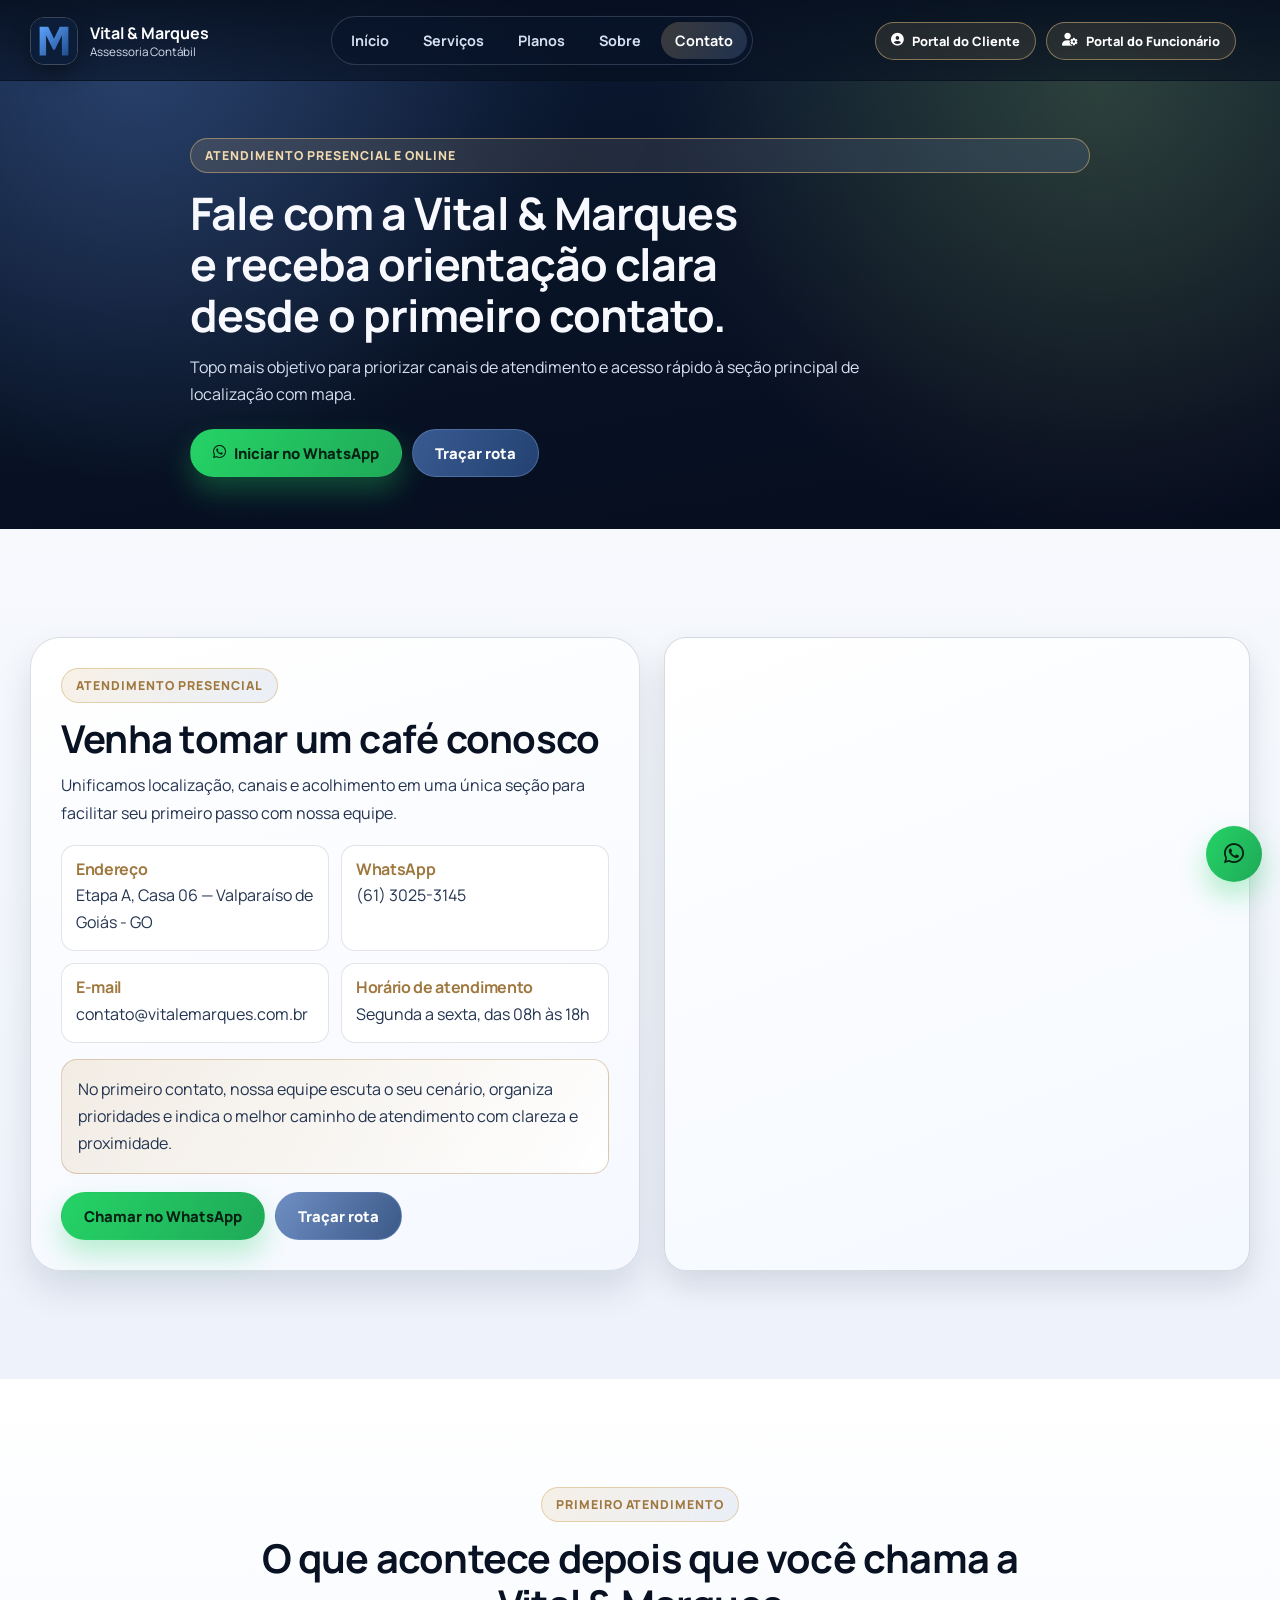
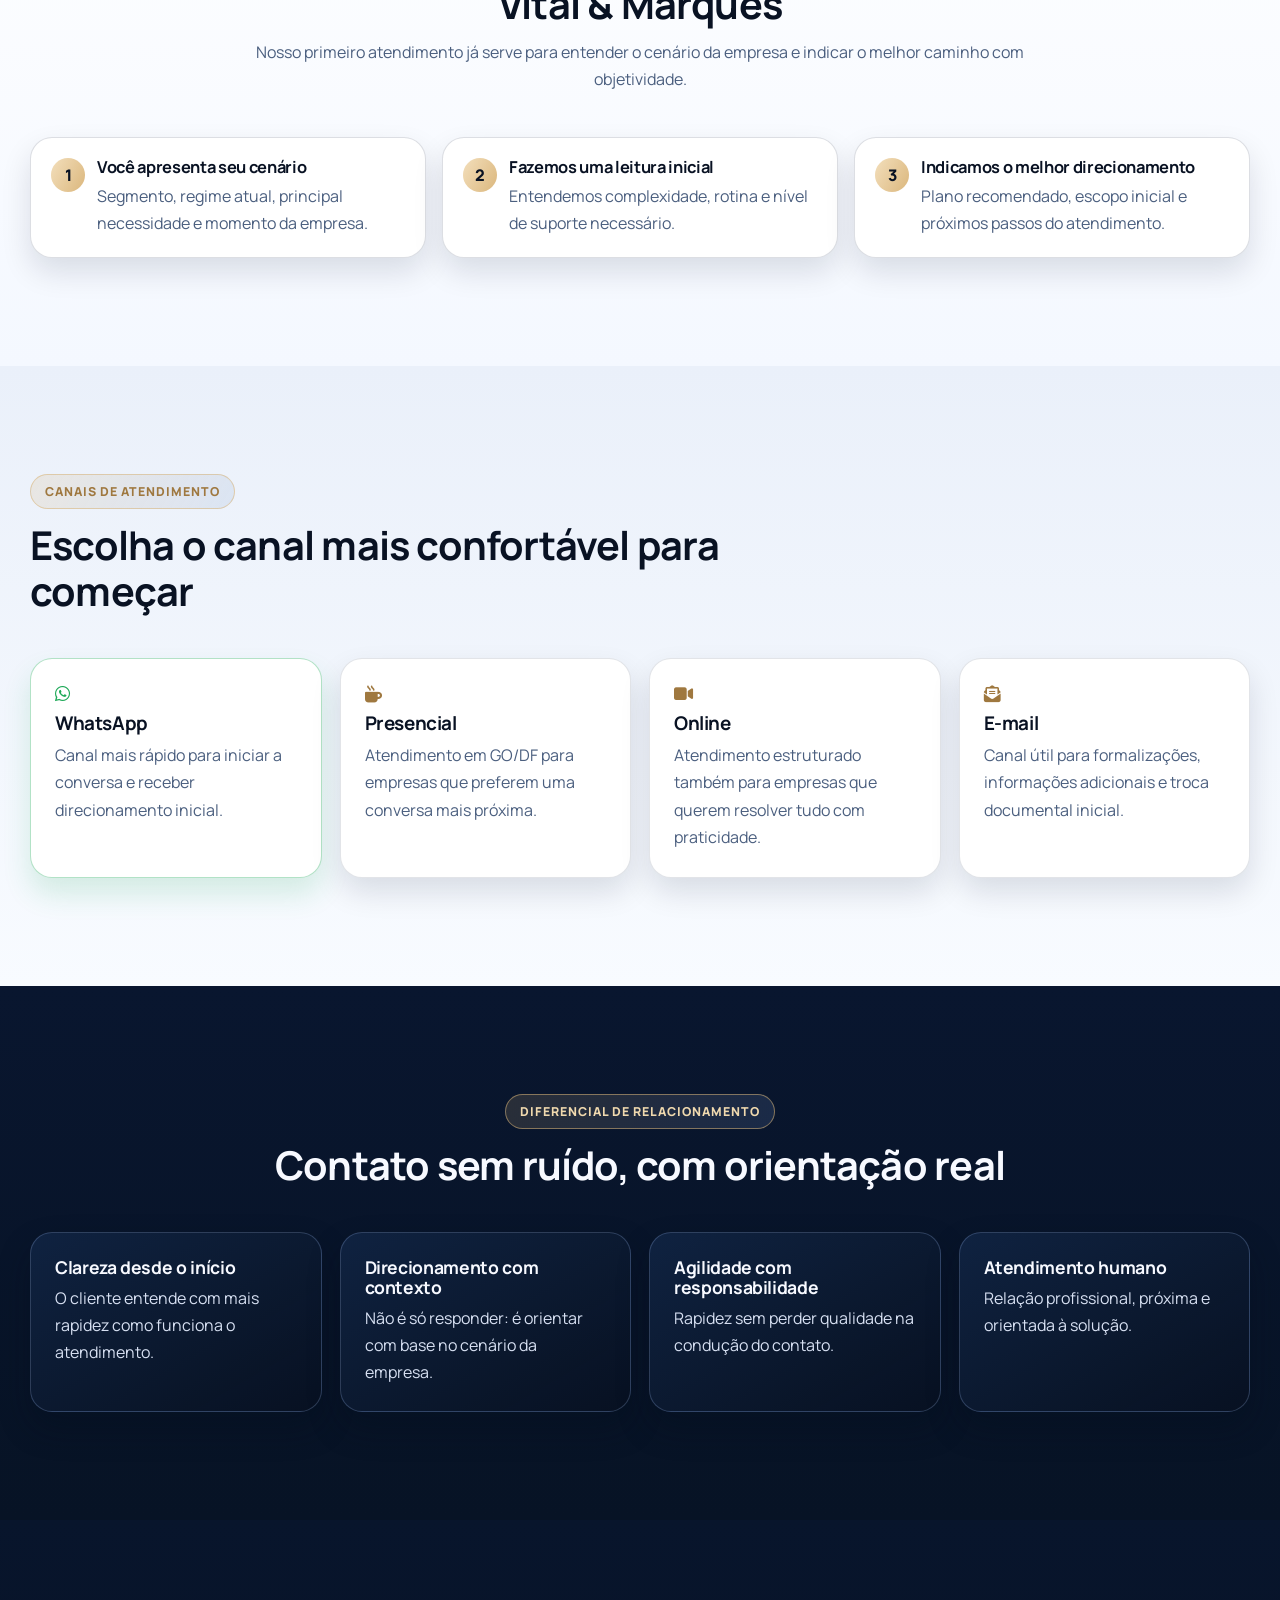
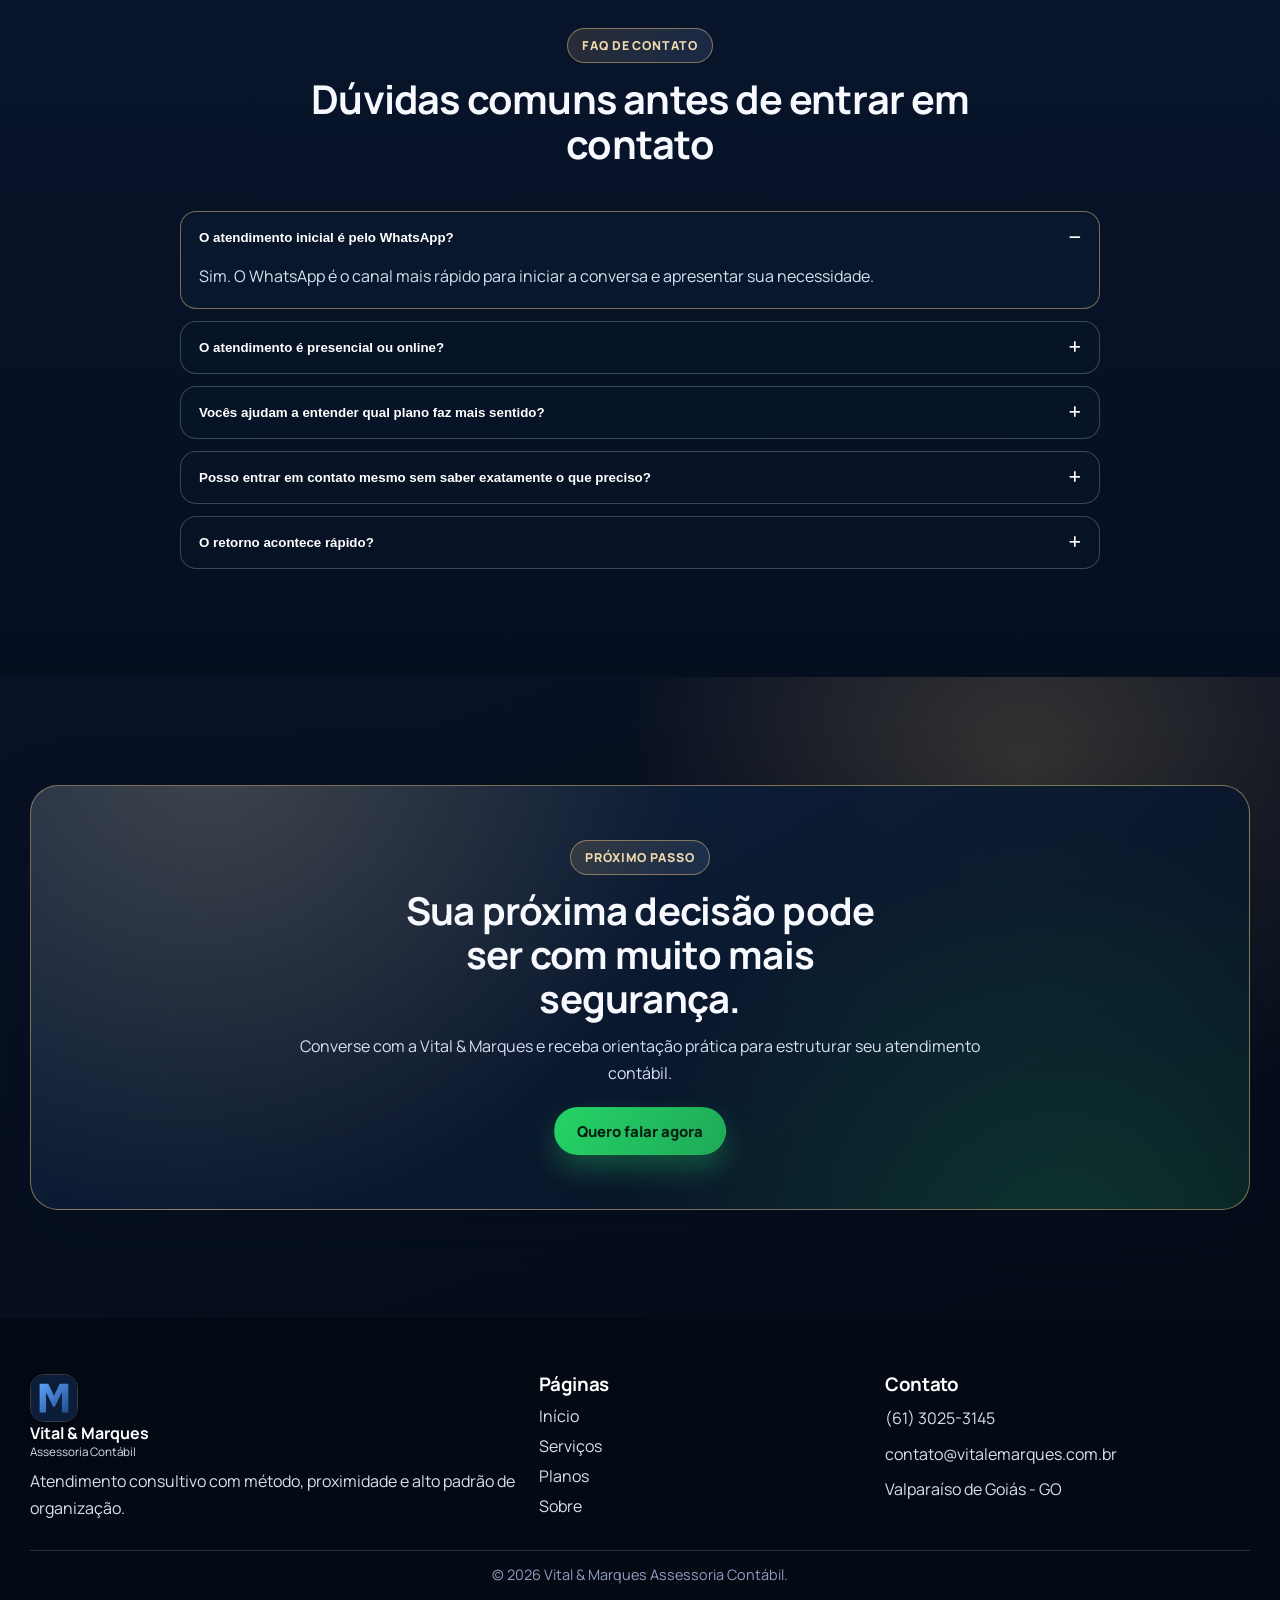
==== commit 61b11480: "Refatora topos de páginas internas e unifica seção de contato" ====
--- a/pages/contato.html
+++ b/pages/contato.html
@@ -23,47 +23,40 @@
   </header>
 
   <main>
-    <!-- Início da hero da página de contato -->
-    <section class="hero contato-hero">
-      <div class="hero-bg"></div>
-      <div class="container hero-grid contato-hero-grid">
-        <div class="reveal">
-          <span class="kicker">ATENDIMENTO PRESENCIAL E ONLINE</span>
-          <h1>Vamos organizar a contabilidade da sua empresa com método e clareza.</h1>
-          <p>Fale com nossa equipe para apresentar seu cenário, entender o escopo ideal e começar um atendimento profissional sem fricção.</p>
-          <div class="hero-ctas">
-            <a class="btn-whatsapp" href="https://wa.me/556130253145" data-wa-topic="Quero iniciar atendimento" target="_blank" rel="noopener"><i class="fa-brands fa-whatsapp"></i> Iniciar no WhatsApp</a>
-            <a class="btn-secondary" href="https://www.google.com/maps/dir/?api=1&destination=-16.068816381930148,-47.97944651854982" target="_blank" rel="noopener"><i class="fa-solid fa-location-dot"></i> Traçar rota</a>
-          </div>
-          <p class="contato-hero-note">Atendimento com orientação real desde a primeira conversa, para você tomar decisões com mais segurança.</p>
-        </div>
-
-        <aside class="hero-panel contato-hero-panel reveal">
-          <div class="panel-heading">
-            <h3>Primeiro contato, sem burocracia</h3>
-            <p>Você envia as informações principais e nós retornamos com direcionamento claro de próximos passos.</p>
-          </div>
-          <div class="metrics-grid">
-            <article class="metric"><strong>Resposta ágil</strong><span>Retorno em horário comercial.</span></article>
-            <article class="metric"><strong>Diagnóstico inicial</strong><span>Entendimento do momento da empresa.</span></article>
-            <article class="metric"><strong>Plano recomendado</strong><span>Nível de suporte adequado ao cenário.</span></article>
-            <article class="metric"><strong>Atendimento híbrido</strong><span>Presencial ou online, conforme necessidade.</span></article>
-          </div>
-          <div class="panel-footer">Você não precisa chegar com tudo definido. Nossa equipe ajuda a transformar sua demanda em um caminho claro de atendimento.</div>
-        </aside>
-      </div>
-    </section>
-    <!-- Fim da hero da página de contato -->
-
-    <!-- Seção: Venha tomar um café conosco -->
-    <section class="section contato-cafe-section">
+    <!-- Início do topo compacto da página de contato -->
+    <section class="internal-top internal-top-contato">
+      <div class="container internal-top-shell reveal">
+        <!-- Ajuste do label institucional da página de contato -->
+        <span class="kicker">Atendimento presencial e online</span>
+        <!-- Ajuste do título principal da página de contato -->
+        <h1>Fale com a Vital &amp; Marques e receba orientação clara desde o primeiro contato.</h1>
+        <!-- Ajuste do subtítulo principal da página de contato -->
+        <p>Topo mais objetivo para priorizar canais de atendimento e acesso rápido à seção principal de localização com mapa.</p>
+        <!-- Ajuste dos CTAs principais da página de contato -->
+        <div class="internal-top-cta">
+          <a class="btn-whatsapp" href="https://wa.me/556130253145" data-wa-topic="Quero iniciar atendimento" target="_blank" rel="noopener"><i class="fa-brands fa-whatsapp"></i> Iniciar no WhatsApp</a>
+          <a class="btn-secondary" href="#cafe-localizacao">Traçar rota</a>
+        </div>
+      </div>
+    </section>
+    <!-- Fim do topo compacto da página de contato -->
+
+    <!-- Início da seção unificada de localização + contato + acolhimento -->
+    <section id="cafe-localizacao" class="section contato-cafe-section">
       <div class="container contato-cafe-grid">
         <div class="contato-cafe-info reveal">
+          <!-- Ajuste do título da seção unificada de localização/contato -->
           <span class="kicker kicker-dark">Atendimento presencial</span>
           <h2>Venha tomar um café conosco</h2>
-          <p>Se preferir, você pode conversar presencialmente com nossa equipe e apresentar o momento da sua empresa com mais tranquilidade.</p>
-
+          <!-- Ajuste do subtítulo acolhedor da seção unificada -->
+          <p>Unificamos localização, canais e acolhimento em uma única seção para facilitar seu primeiro passo com nossa equipe.</p>
+
+          <!-- Ajuste dos blocos de contato da seção unificada -->
           <div class="contato-contact-list">
+            <article>
+              <h4>Endereço</h4>
+              <p>Etapa A, Casa 06 — Valparaíso de Goiás - GO</p>
+            </article>
             <article>
               <h4>WhatsApp</h4>
               <p><a href="https://wa.me/556130253145" data-wa-topic="Contato comercial" target="_blank" rel="noopener">(61) 3025-3145</a></p>
@@ -73,33 +66,30 @@
               <p><a href="mailto:contato@vitalemarques.com.br">contato@vitalemarques.com.br</a></p>
             </article>
             <article>
-              <h4>Endereço</h4>
-              <p>Etapa A, Casa 06 — Valparaíso de Goiás - GO</p>
-            </article>
-            <article>
               <h4>Horário de atendimento</h4>
               <p>Segunda a sexta, das 08h às 18h</p>
             </article>
           </div>
 
+          <!-- Mensagem institucional de como acontece o primeiro contato -->
           <div class="contato-human-box">
-            <p>Gostamos de tornar o primeiro contato simples, claro e objetivo. Se você vier até nós, vamos te receber para entender sua operação com atenção e direcionar o melhor próximo passo.</p>
+            <p>No primeiro contato, nossa equipe escuta o seu cenário, organiza prioridades e indica o melhor caminho de atendimento com clareza e proximidade.</p>
           </div>
-        </div>
-
-        <div class="contato-cafe-map reveal">
-          <div class="contato-map-visual" aria-label="Localização da Vital & Marques em Valparaíso de Goiás">
-            <div class="map-pin"><i class="fa-solid fa-location-dot"></i></div>
-            <div class="map-route-label">Vital &amp; Marques</div>
+
+          <!-- Ajuste dos CTAs da seção unificada de localização/contato -->
+          <div class="internal-top-cta contato-cafe-cta">
+            <a class="btn-whatsapp" href="https://wa.me/556130253145" data-wa-topic="Quero atendimento presencial" target="_blank" rel="noopener">Chamar no WhatsApp</a>
+            <a class="btn-secondary" href="https://www.google.com/maps/dir/?api=1&destination=-16.068816381930148,-47.97944651854982" target="_blank" rel="noopener">Traçar rota</a>
           </div>
-          <div class="contato-map-card">
-            <h3>Nosso escritório</h3>
-            <p>Atendimento presencial para GO/DF e suporte online para empresas que buscam praticidade com método.</p>
-            <a class="btn-secondary" href="https://www.google.com/maps/dir/?api=1&destination=-16.068816381930148,-47.97944651854982" target="_blank" rel="noopener">Traçar rota agora</a>
-          </div>
-        </div>
-      </div>
-    </section>
+        </div>
+
+        <!-- Ajuste do bloco de mapa da seção unificada de localização/contato -->
+        <div class="map-panel contato-map-embed reveal">
+          <iframe title="Mapa da Vital & Marques" src="https://maps.google.com/maps?q=-16.068816381930148,-47.97944651854982&z=17&output=embed" loading="lazy" referrerpolicy="no-referrer-when-downgrade"></iframe>
+        </div>
+      </div>
+    </section>
+    <!-- Fim da seção unificada de localização + contato + acolhimento -->
 
     <!-- Seção do primeiro contato -->
     <section class="section section-light contato-fluxo-section">
@@ -182,27 +172,6 @@
       </div>
     </section>
 
-    <!-- Seção de localização -->
-    <section class="section contato-localizacao-section">
-      <div class="container contato-localizacao-grid">
-        <div class="contato-localizacao-card reveal">
-          <span class="kicker kicker-dark">Localização</span>
-          <h2>Onde estamos para atender você</h2>
-          <p>Base em Valparaíso de Goiás para reuniões presenciais e estrutura preparada para conduzir o atendimento online com eficiência.</p>
-          <ul class="bullet-list contato-localizacao-list">
-            <li><i class="fa-solid fa-location-dot"></i><span>Etapa A, Casa 06 — Valparaíso de Goiás - GO</span></li>
-            <li><i class="fa-solid fa-building"></i><span>Atendimento presencial para GO/DF</span></li>
-            <li><i class="fa-solid fa-laptop-house"></i><span>Atendimento online para empresas de diferentes perfis</span></li>
-          </ul>
-          <a class="btn-secondary" href="https://www.google.com/maps/dir/?api=1&destination=-16.068816381930148,-47.97944651854982" target="_blank" rel="noopener">Abrir rota no Google Maps</a>
-        </div>
-
-        <div class="map-panel contato-map-embed reveal">
-          <iframe title="Mapa da Vital & Marques" src="https://maps.google.com/maps?q=-16.068816381930148,-47.97944651854982&z=17&output=embed" loading="lazy" referrerpolicy="no-referrer-when-downgrade"></iframe>
-        </div>
-      </div>
-    </section>
-
     <!-- FAQ -->
     <section class="section section-faq contato-faq-section">
       <div class="container">
--- a/assets/css/style.css
+++ b/assets/css/style.css
@@ -825,6 +825,90 @@
   .final-cta-box { padding: 34px 20px; }
 }
 
+
+/* =========================================================
+   TOPO COMPACTO — PÁGINAS INTERNAS
+   Estrutura editorial para reduzir altura e evitar repetição de hero.
+   ========================================================= */
+.internal-top {
+  position: relative;
+  padding: 138px 0 52px;
+  overflow: hidden;
+}
+
+.internal-top::before {
+  content: "";
+  position: absolute;
+  inset: 0;
+  background:
+    radial-gradient(circle at 86% 18%, rgba(215, 178, 119, 0.16), transparent 38%),
+    radial-gradient(circle at 12% 8%, rgba(86, 125, 191, 0.24), transparent 36%);
+  pointer-events: none;
+}
+
+.internal-top-shell {
+  position: relative;
+  z-index: 1;
+  max-width: 900px;
+  display: grid;
+  gap: 14px;
+}
+
+.internal-top-shell h1 {
+  font-size: clamp(2rem, 3.5vw, 3.25rem);
+  max-width: 20ch;
+}
+
+.internal-top-shell p {
+  color: var(--ink-200);
+  max-width: 74ch;
+}
+
+.internal-top-cta {
+  display: flex;
+  flex-wrap: wrap;
+  gap: 10px;
+  margin-top: 6px;
+}
+
+/* Variações por página para preservar identidade sem clonar layout */
+.page-servicos .internal-top-servicos {
+  background: linear-gradient(170deg, #0b1a35 0%, #091326 55%, #060d1c 100%);
+}
+
+.page-planos .internal-top-planos {
+  background:
+    radial-gradient(circle at 90% 10%, rgba(215, 178, 119, 0.2), transparent 34%),
+    linear-gradient(170deg, #08172f 0%, #071226 52%, #050b17 100%);
+}
+
+.page-sobre .internal-top-sobre {
+  background:
+    radial-gradient(circle at 84% 14%, rgba(215, 178, 119, 0.18), transparent 36%),
+    linear-gradient(170deg, #0a1730 0%, #091428 54%, #050b17 100%);
+}
+
+.page-contato .internal-top-contato {
+  background:
+    radial-gradient(circle at 86% 10%, rgba(37, 211, 102, 0.12), transparent 34%),
+    radial-gradient(circle at 10% 16%, rgba(84, 122, 189, 0.22), transparent 32%),
+    linear-gradient(170deg, #0b1a35 0%, #081326 50%, #060d1d 100%);
+}
+
+.page-contato .contato-cafe-cta {
+  margin-top: 18px;
+}
+
+@media (max-width: 760px) {
+  .internal-top {
+    padding: 120px 0 44px;
+  }
+
+  .internal-top-cta {
+    flex-direction: column;
+  }
+}
+
 /* =========================================================
    ESTILOS ESPECÍFICOS — PÁGINA SOBRE
    Escopo isolado em .page-sobre para não impactar outras páginas.
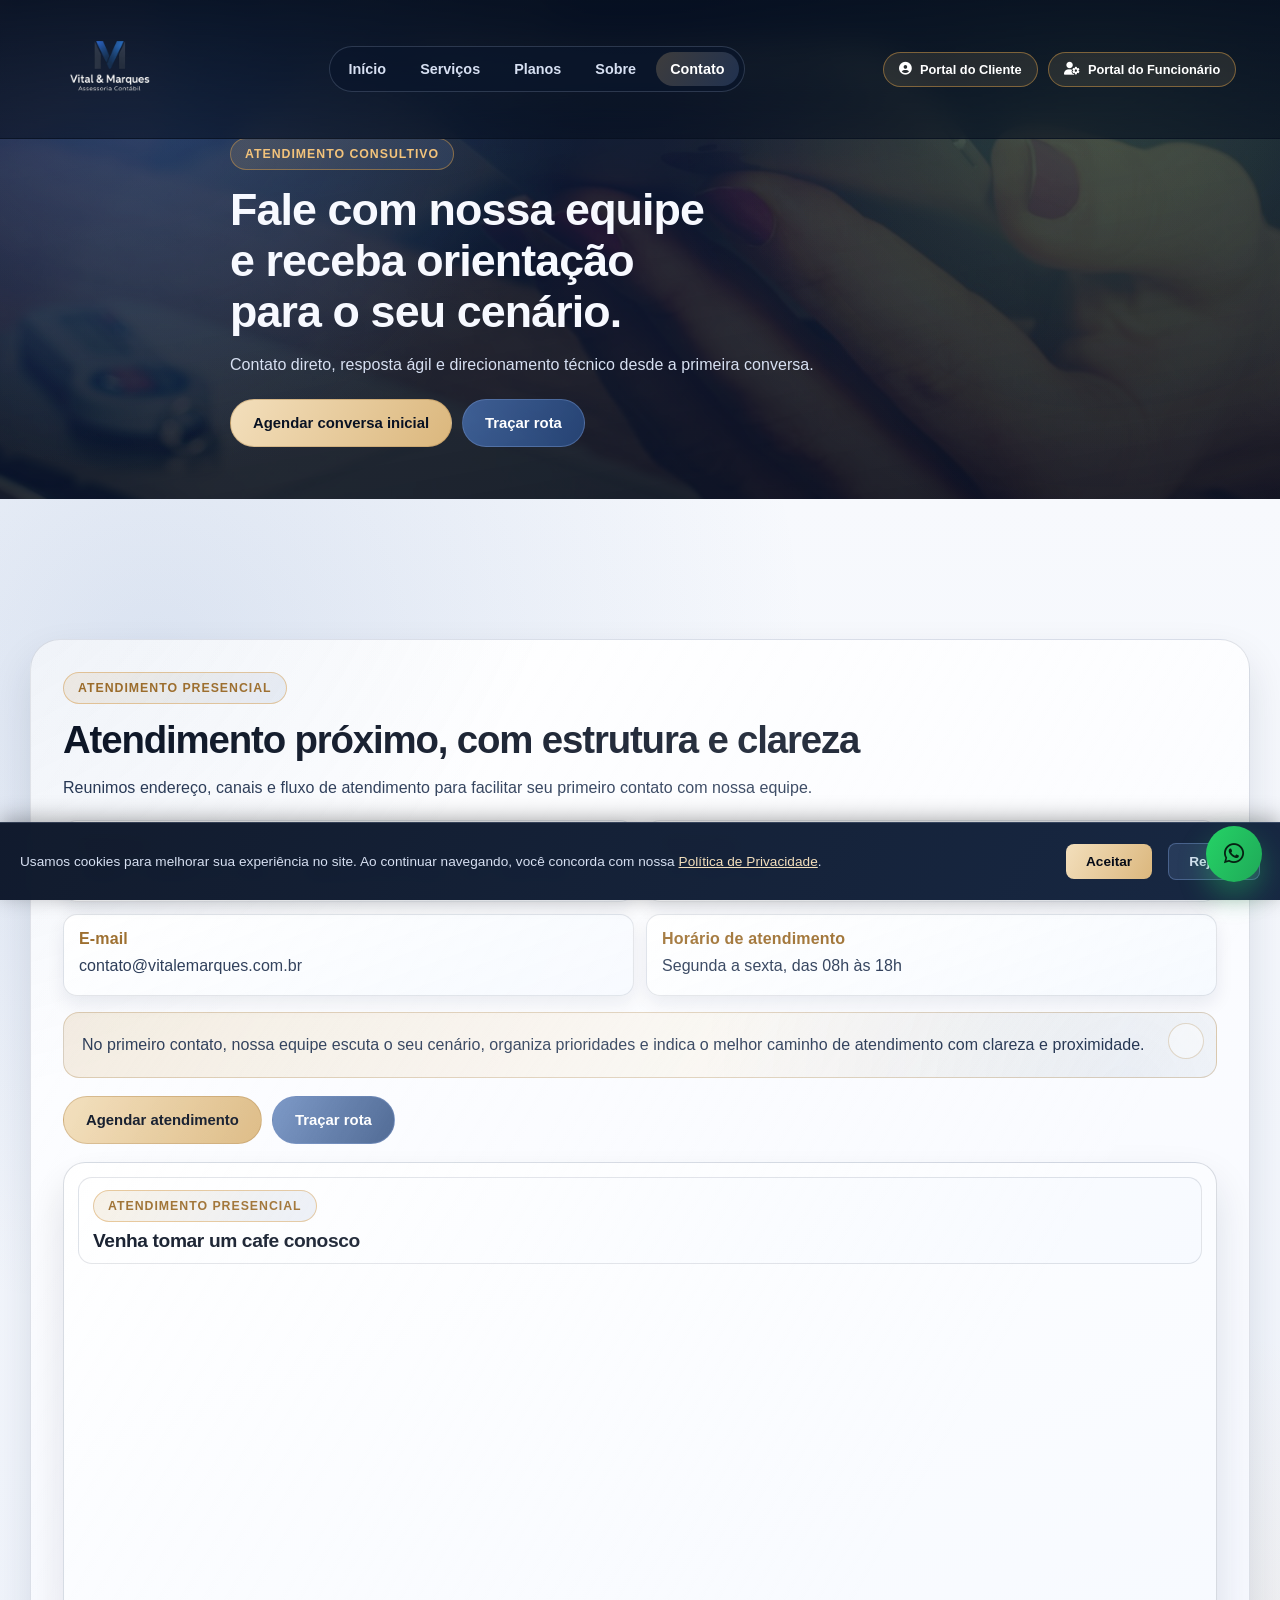
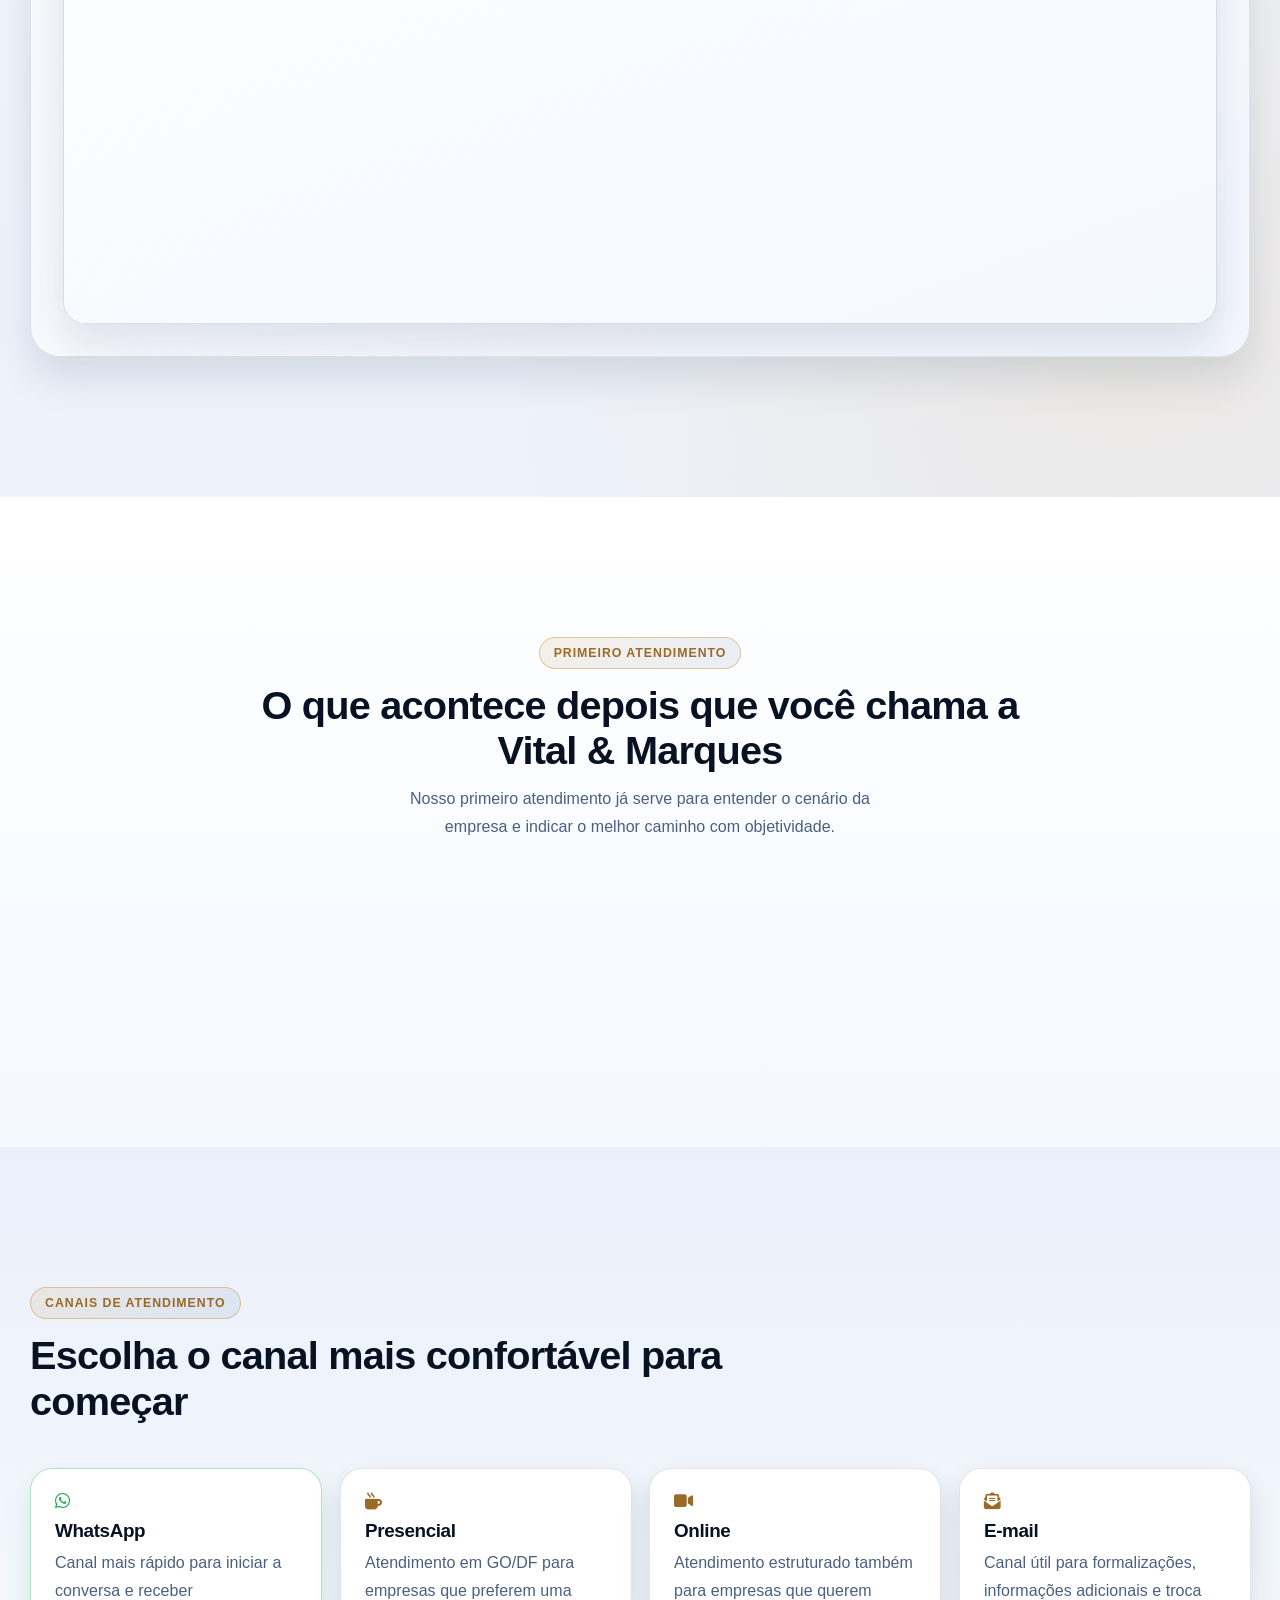
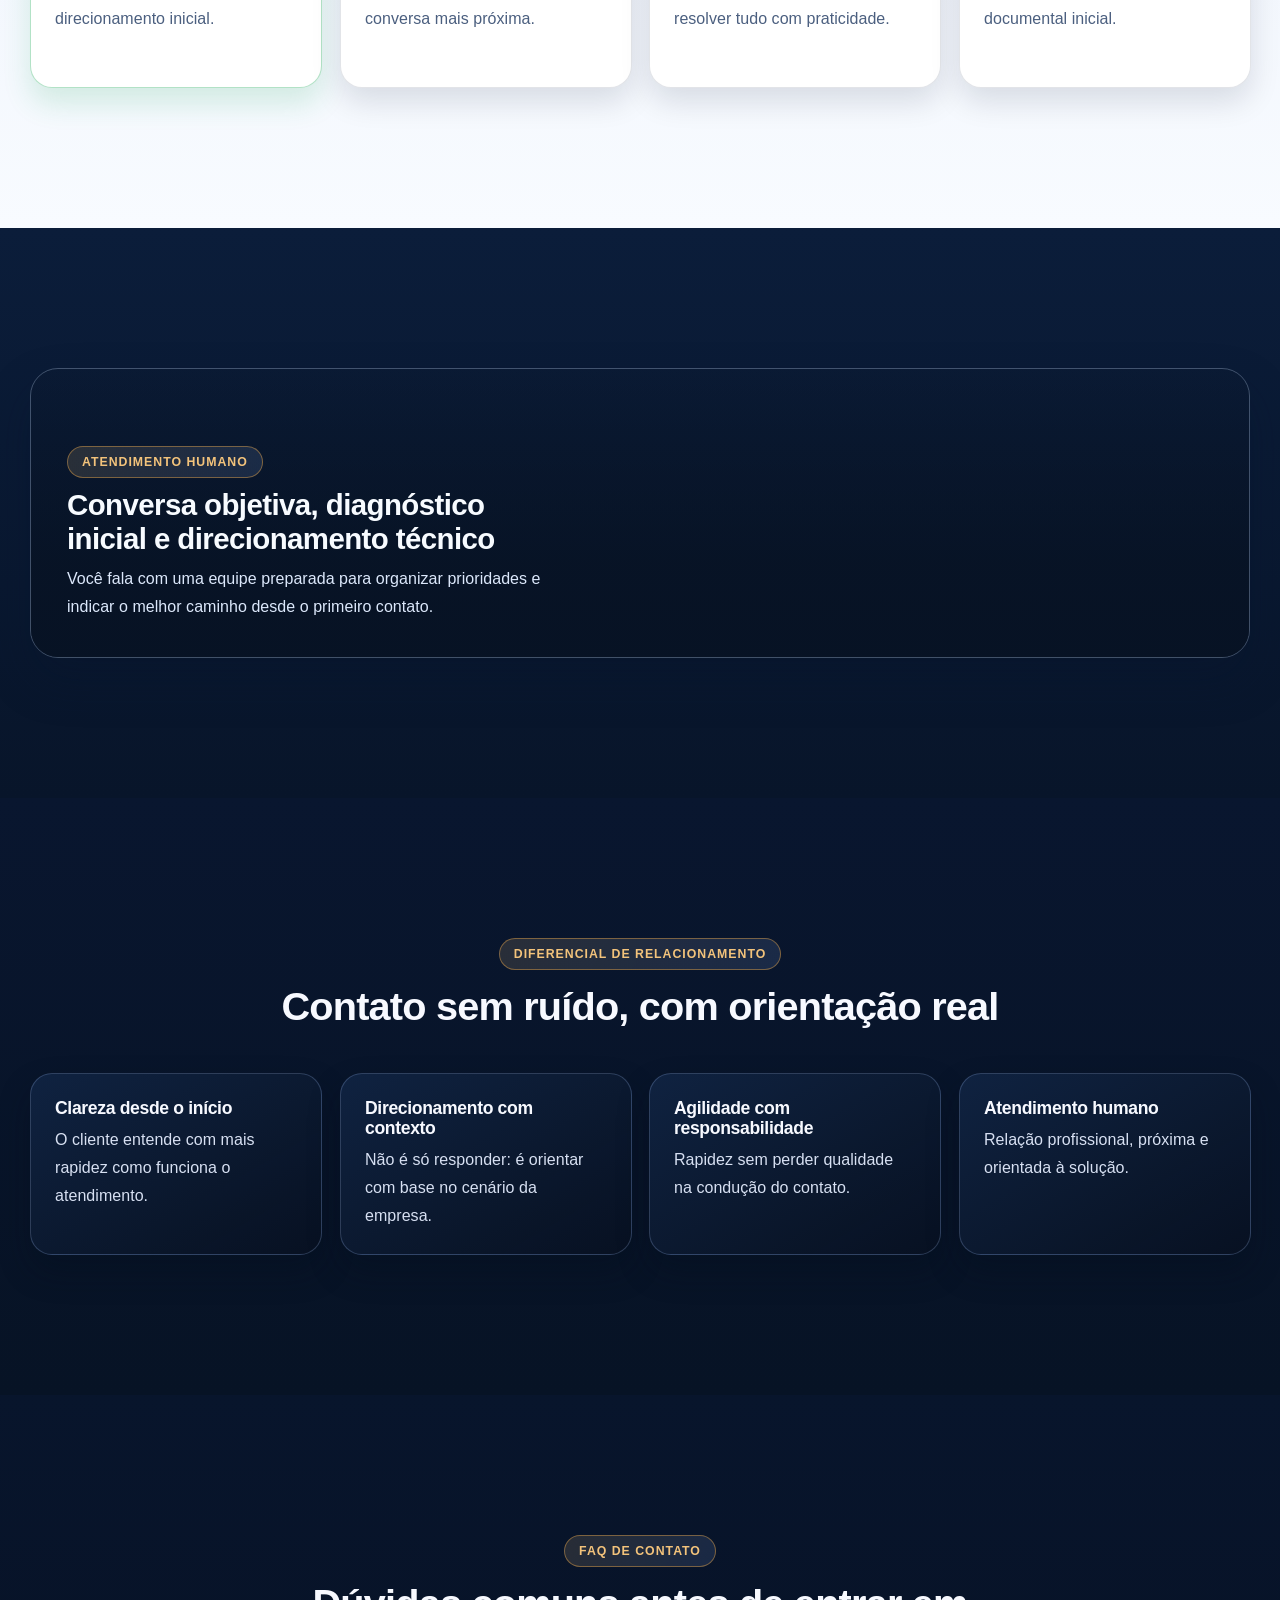
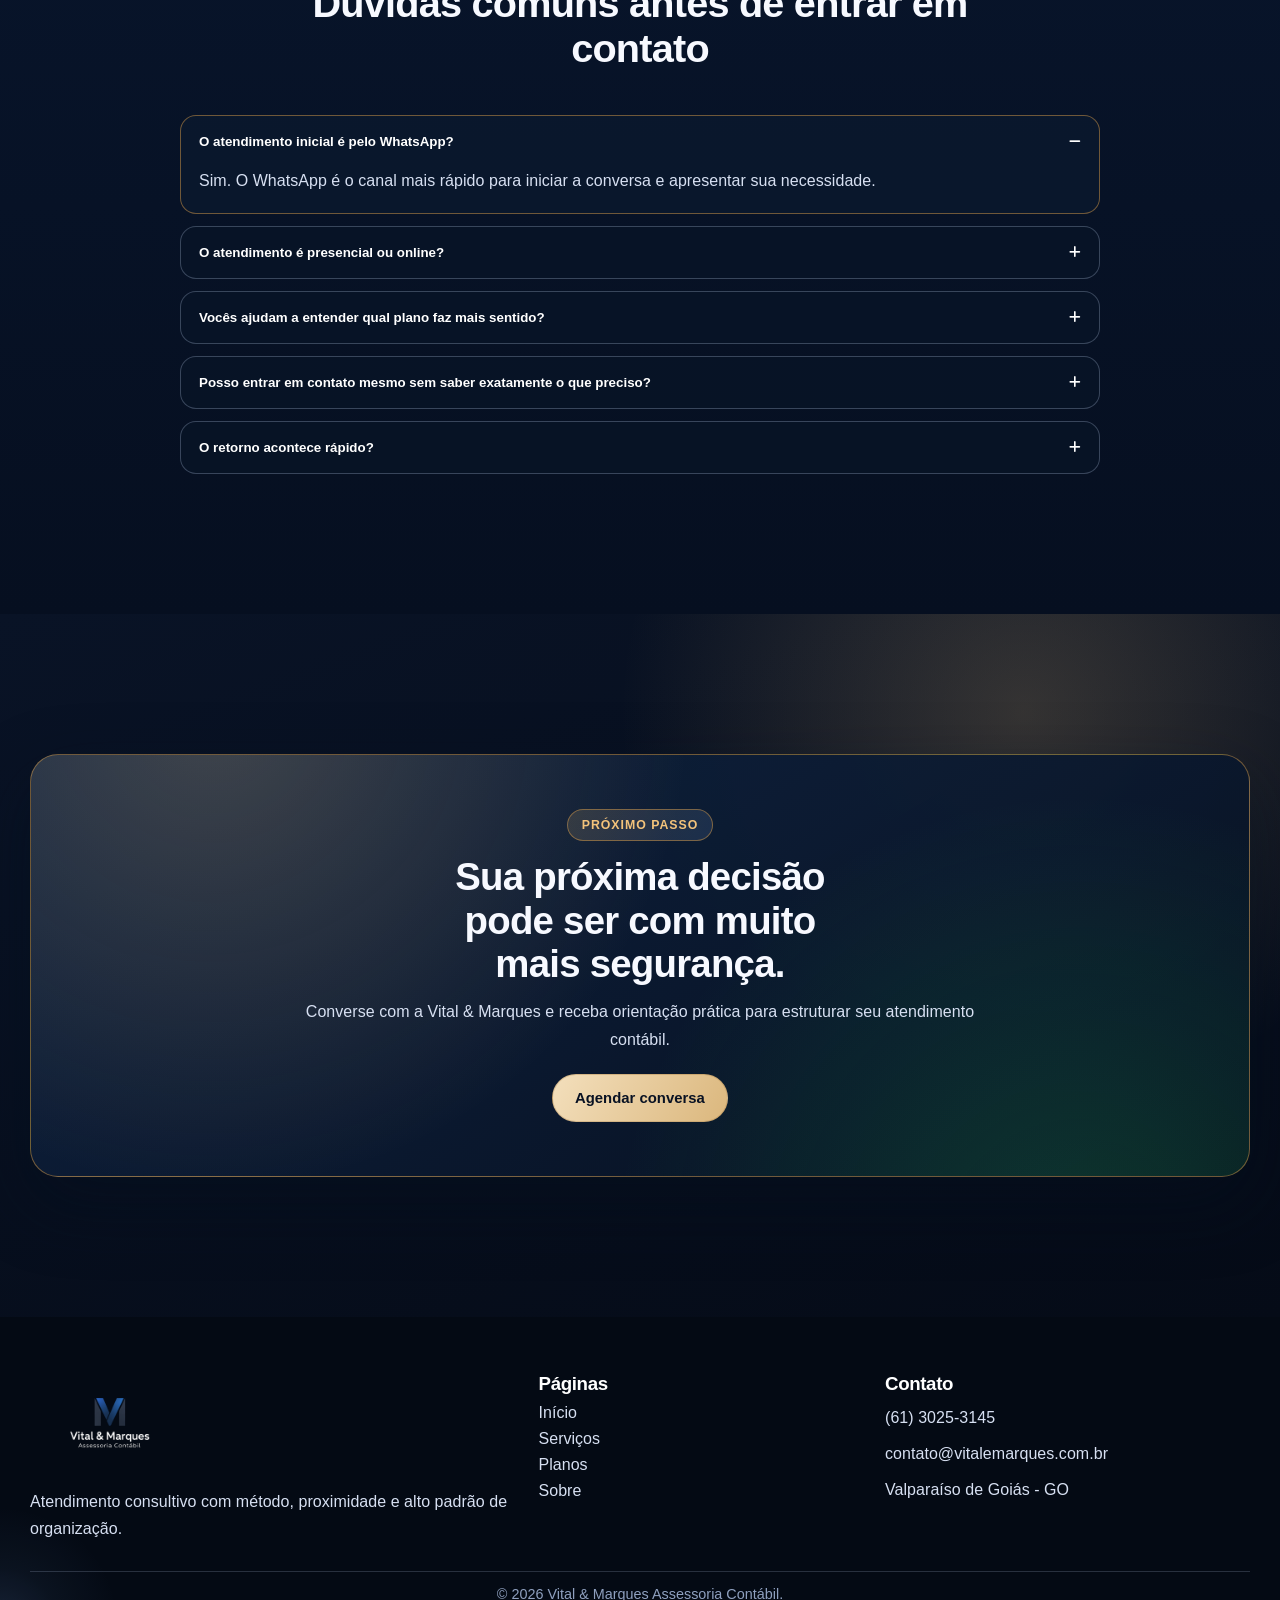
==== commit 102a31ee: "att site atualização no site" ====
--- a/pages/contato.html
+++ b/pages/contato.html
@@ -4,7 +4,17 @@
   <meta charset="UTF-8" />
   <meta name="viewport" content="width=device-width, initial-scale=1.0" />
   <title>Contato | Vital & Marques Assessoria Contábil</title>
-  <meta name="description" content="Entre em contato com a Vital & Marques para receber orientação contábil consultiva e definir o plano ideal para sua empresa." />
+  <meta name="description" content="Entre em contato com a Vital & Marques e receba orientação contábil com rapidez, clareza e atendimento consultivo presencial ou online." />
+  <link rel="icon" type="image/png" href="../assets/img/favicon-logo.png" />
+  <link rel="apple-touch-icon" href="../assets/img/favicon-logo.png" />
+  
+  <!-- ========== SEGURANÇA ========== -->
+  <meta http-equiv="X-UA-Compatible" content="IE=edge" />
+  <meta name="referrer" content="strict-origin-when-cross-origin" />
+  <meta http-equiv="Content-Security-Policy" content="default-src 'self'; script-src 'self' https://cdnjs.cloudflare.com https://fonts.googleapis.com; style-src 'self' https://cdnjs.cloudflare.com https://fonts.googleapis.com 'unsafe-inline'; font-src 'self' https://fonts.gstatic.com https://cdnjs.cloudflare.com data:; img-src 'self' https: data:; connect-src 'self' https:; frame-src https://maps.google.com https://www.google.com https://www.googletagmanager.com; object-src 'none'; base-uri 'self'; form-action 'self' https://wa.me;" />
+  <meta name="format-detection" content="telephone=no,email=no,address=no" />
+  <!-- ========== FIM SEGURANÇA ========== -->
+  
   <link rel="preconnect" href="https://fonts.googleapis.com" />
   <link rel="preconnect" href="https://fonts.gstatic.com" crossorigin />
   <link href="https://fonts.googleapis.com/css2?family=Manrope:wght@400;500;600;700;800&display=swap" rel="stylesheet" />
@@ -14,9 +24,9 @@
 <body class="page-contato">
   <header id="header" class="site-header">
     <div class="container header-content">
-      <a href="../index.html" class="brand"><img src="../assets/img/logo-vital-marques.svg" class="brand-logo" alt="Logo" /><span class="brand-text"><strong>Vital & Marques</strong><small>Assessoria Contábil</small></span></a>
+      <a href="../index.html" class="brand"><img src="/assets/img/logo-preta.png" class="brand-logo" alt="Logo" /><span class="brand-text"><strong>Vital & Marques</strong><small>Assessoria Contábil</small></span></a>
       <nav class="desktop-nav"><a href="../index.html">Início</a><a href="servicos.html">Serviços</a><a href="planos.html">Planos</a><a href="sobre.html">Sobre</a><a href="contato.html" class="is-active">Contato</a></nav>
-      <div class="header-actions"><a class="btn-portal" href="https://SEU-LINK-PORTAL-CLIENTE" target="_blank" rel="noopener"><i class="fa-solid fa-circle-user"></i> Portal do Cliente</a><a class="btn-portal" href="https://SEU-LINK-PORTAL-FUNCIONARIO" target="_blank" rel="noopener"><i class="fa-solid fa-user-gear"></i> Portal do Funcionário</a></div>
+      <div class="header-actions"><a class="btn-portal" href="https://onvio.com.br/login/" target="_blank" rel="noopener"><i class="fa-solid fa-circle-user"></i> Portal do Cliente</a><a class="btn-portal" href="https://onvio.com.br/login/" target="_blank" rel="noopener"><i class="fa-solid fa-user-gear"></i> Portal do Funcionário</a></div>
       <button id="mobile-btn" class="mobile-menu-icon" aria-expanded="false" aria-controls="mobile-menu"><i class="fa-solid fa-bars"></i></button>
     </div>
     <nav id="mobile-menu" class="mobile-nav"><a href="../index.html">Início</a><a href="servicos.html">Serviços</a><a href="planos.html">Planos</a><a href="sobre.html">Sobre</a><a href="contato.html">Contato</a></nav>
@@ -27,14 +37,14 @@
     <section class="internal-top internal-top-contato">
       <div class="container internal-top-shell reveal">
         <!-- Ajuste do label institucional da página de contato -->
-        <span class="kicker">Atendimento presencial e online</span>
+        <span class="kicker">Atendimento consultivo</span>
         <!-- Ajuste do título principal da página de contato -->
-        <h1>Fale com a Vital &amp; Marques e receba orientação clara desde o primeiro contato.</h1>
+        <h1>Fale com nossa equipe e receba orientação para o seu cenário.</h1>
         <!-- Ajuste do subtítulo principal da página de contato -->
-        <p>Topo mais objetivo para priorizar canais de atendimento e acesso rápido à seção principal de localização com mapa.</p>
+        <p>Contato direto, resposta ágil e direcionamento técnico desde a primeira conversa.</p>
         <!-- Ajuste dos CTAs principais da página de contato -->
         <div class="internal-top-cta">
-          <a class="btn-whatsapp" href="https://wa.me/556130253145" data-wa-topic="Quero iniciar atendimento" target="_blank" rel="noopener"><i class="fa-brands fa-whatsapp"></i> Iniciar no WhatsApp</a>
+          <a class="btn-primary" href="https://wa.me/556130253145" data-wa-topic="Quero iniciar atendimento" target="_blank" rel="noopener">Agendar conversa inicial</a>
           <a class="btn-secondary" href="#cafe-localizacao">Traçar rota</a>
         </div>
       </div>
@@ -47,15 +57,15 @@
         <div class="contato-cafe-info reveal">
           <!-- Ajuste do título da seção unificada de localização/contato -->
           <span class="kicker kicker-dark">Atendimento presencial</span>
-          <h2>Venha tomar um café conosco</h2>
+          <h2>Atendimento próximo, com estrutura e clareza</h2>
           <!-- Ajuste do subtítulo acolhedor da seção unificada -->
-          <p>Unificamos localização, canais e acolhimento em uma única seção para facilitar seu primeiro passo com nossa equipe.</p>
+          <p>Reunimos endereço, canais e fluxo de atendimento para facilitar seu primeiro contato com nossa equipe.</p>
 
           <!-- Ajuste dos blocos de contato da seção unificada -->
           <div class="contato-contact-list">
             <article>
               <h4>Endereço</h4>
-              <p>Etapa A, Casa 06 — Valparaíso de Goiás - GO</p>
+              <p>Etapa A, Quadra 15, Casa I — Valparaíso de Goiás - GO, 72876-045</p>
             </article>
             <article>
               <h4>WhatsApp</h4>
@@ -78,14 +88,17 @@
 
           <!-- Ajuste dos CTAs da seção unificada de localização/contato -->
           <div class="internal-top-cta contato-cafe-cta">
-            <a class="btn-whatsapp" href="https://wa.me/556130253145" data-wa-topic="Quero atendimento presencial" target="_blank" rel="noopener">Chamar no WhatsApp</a>
-            <a class="btn-secondary" href="https://www.google.com/maps/dir/?api=1&destination=-16.068816381930148,-47.97944651854982" target="_blank" rel="noopener">Traçar rota</a>
-          </div>
-        </div>
-
-        <!-- Ajuste do bloco de mapa da seção unificada de localização/contato -->
-        <div class="map-panel contato-map-embed reveal">
-          <iframe title="Mapa da Vital & Marques" src="https://maps.google.com/maps?q=-16.068816381930148,-47.97944651854982&z=17&output=embed" loading="lazy" referrerpolicy="no-referrer-when-downgrade"></iframe>
+            <a class="btn-primary" href="https://wa.me/556130253145" data-wa-topic="Quero atendimento presencial" target="_blank" rel="noopener">Agendar atendimento</a>
+            <a class="btn-secondary" href="https://www.google.com/maps/dir/?api=1&destination=-16.0690421,-47.9798062" target="_blank" rel="noopener">Traçar rota</a>
+          </div>
+
+          <div class="map-panel contato-map-embed reveal">
+            <div class="contato-map-head">
+              <span class="kicker kicker-dark">Atendimento presencial</span>
+              <h3>Venha tomar um cafe conosco</h3>
+            </div>
+            <iframe title="Mapa da Vital & Marques" src="https://maps.google.com/maps?q=-16.0690421,-47.9798062&z=18&output=embed" loading="lazy" referrerpolicy="no-referrer-when-downgrade"></iframe>
+          </div>
         </div>
       </div>
     </section>
@@ -157,6 +170,18 @@
       </div>
     </section>
 
+    <section class="section contato-visual-section">
+      <div class="container">
+        <article class="visual-photo-panel contato-photo-panel reveal">
+          <div class="visual-photo-content">
+            <span class="kicker">Atendimento humano</span>
+            <h3>Conversa objetiva, diagnóstico inicial e direcionamento técnico</h3>
+            <p>Você fala com uma equipe preparada para organizar prioridades e indicar o melhor caminho desde o primeiro contato.</p>
+          </div>
+        </article>
+      </div>
+    </section>
+
     <section class="section section-dark contato-diferenciais-section">
       <div class="container">
         <header class="section-header">
@@ -210,12 +235,12 @@
         <span class="kicker">Próximo passo</span>
         <h2>Sua próxima decisão pode ser com muito mais segurança.</h2>
         <p>Converse com a Vital &amp; Marques e receba orientação prática para estruturar seu atendimento contábil.</p>
-        <a class="btn-whatsapp" href="https://wa.me/556130253145" data-wa-topic="Quero falar agora" target="_blank" rel="noopener">Quero falar agora</a>
+        <a class="btn-primary" href="https://wa.me/556130253145" data-wa-topic="Quero falar agora" target="_blank" rel="noopener">Agendar conversa</a>
       </div>
     </section>
   </main>
 
-  <footer><div class="container footer-grid"><div class="footer-col"><a href="../index.html" class="brand"><img src="../assets/img/logo-vital-marques.svg" class="brand-logo" alt="Logo" /><span class="brand-text"><strong>Vital & Marques</strong><small>Assessoria Contábil</small></span></a><p>Atendimento consultivo com método, proximidade e alto padrão de organização.</p></div><div class="footer-col"><h3>Páginas</h3><a href="../index.html">Início</a><a href="servicos.html">Serviços</a><a href="planos.html">Planos</a><a href="sobre.html">Sobre</a></div><div class="footer-col"><h3>Contato</h3><p>(61) 3025-3145</p><p>contato@vitalemarques.com.br</p><p>Valparaíso de Goiás - GO</p></div></div><div class="container copy">© <span id="year"></span> Vital & Marques Assessoria Contábil.</div></footer>
+  <footer><div class="container footer-grid"><div class="footer-col"><a href="../index.html" class="brand"><img src="/assets/img/logo-preta.png" class="brand-logo" alt="Logo" /><span class="brand-text"><strong>Vital & Marques</strong><small>Assessoria Contábil</small></span></a><p>Atendimento consultivo com método, proximidade e alto padrão de organização.</p></div><div class="footer-col"><h3>Páginas</h3><a href="../index.html">Início</a><a href="servicos.html">Serviços</a><a href="planos.html">Planos</a><a href="sobre.html">Sobre</a></div><div class="footer-col"><h3>Contato</h3><p>(61) 3025-3145</p><p>contato@vitalemarques.com.br</p><p>Valparaíso de Goiás - GO</p></div></div><div class="container copy">© <span id="year"></span> Vital & Marques Assessoria Contábil.</div></footer>
   <a href="https://wa.me/556130253145" data-wa-topic="Contato rápido" class="whatsapp-float" target="_blank" rel="noopener" aria-label="Falar no WhatsApp"><i class="fa-brands fa-whatsapp"></i></a>
   <script src="../assets/js/script.js" defer></script>
 </body>
--- a/assets/css/style.css
+++ b/assets/css/style.css
@@ -23,10 +23,10 @@
   --ink-100: #f7f9ff;
   --ink-200: #d7e0f2;
 
-  /* ===== Destaque premium em dourado ===== */
-  --gold-300: #f0d9ae;
-  --gold-500: #d7b277;
-  --gold-700: #9f783f;
+  /* ===== Destaque premium em ambar ===== */
+  --gold-300: #f3c37b;
+  --gold-500: #d69a46;
+  --gold-700: #9a6a28;
 
   /* ===== Verde exclusivo para WhatsApp ===== */
   --wa-500: #25d366;
@@ -35,7 +35,7 @@
   /* ===== Linhas, raio e sombras ===== */
   --line-dark: rgba(142, 170, 220, 0.28);
   --line-soft: rgba(20, 39, 70, 0.15);
-  --line-gold: rgba(215, 178, 119, 0.55);
+  --line-gold: rgba(214, 154, 70, 0.5);
   --radius-xl: 30px;
   --radius-lg: 22px;
   --radius-md: 16px;
@@ -53,16 +53,18 @@
   color: var(--ink-100);
   background: var(--navy-950);
   overflow-x: clip;
+  text-rendering: optimizeLegibility;
+  -webkit-font-smoothing: antialiased;
 }
 a { color: inherit; text-decoration: none; }
 img { display: block; max-width: 100%; }
 ul, ol { list-style: none; }
 h1, h2, h3, h4 { letter-spacing: -0.02em; line-height: 1.14; }
-p { line-height: 1.7; }
+p { line-height: 1.74; letter-spacing: 0.003em; }
 
 /* ===== Estrutura de layout ===== */
 .container { width: min(1220px, calc(100% - 56px)); margin-inline: auto; }
-.section { position: relative; padding: 108px 0; }
+.section { position: relative; padding: 140px 0; }
 .section-light { background: linear-gradient(180deg, var(--offwhite-100), var(--paper-100)); color: var(--ink-950); }
 .section-dark { background: linear-gradient(180deg, #091427, #0b1a32); }
 .section-midnight { background: linear-gradient(180deg, #0f2242, #08142a); }
@@ -79,6 +81,14 @@
 .section-header { max-width: 780px; margin: 0 auto 44px; text-align: center; }
 .section-header-left { margin-left: 0; text-align: left; }
 .section-header h2 { font-size: clamp(2rem, 3.1vw, 3.1rem); margin: 14px 0 12px; }
+.section-header p {
+  font-size: clamp(1rem, 1.05vw, 1.13rem);
+  max-width: 58ch;
+  margin-inline: auto;
+}
+.section-header-left p {
+  margin-inline: 0;
+}
 .section-light .section-header p,
 .section-offwhite .section-header p,
 .section-plans .section-header p { color: var(--ink-600); }
@@ -139,15 +149,22 @@
   gap: 14px;
 }
 
-.brand { display: inline-flex; align-items: center; gap: 12px; }
+.brand {
+  display: inline-flex;
+  align-items: center;
+  gap: 0;
+  position: relative;
+}
 .brand-logo {
-  width: 48px;
-  height: 48px;
-  border-radius: 14px;
-  border: 1px solid rgba(255,255,255,.2);
-  box-shadow: 0 8px 20px rgba(0,0,0,.35);
-}
-.brand-text { display: flex; flex-direction: column; }
+  width: clamp(100px, 12.5vw, 172px);
+  height: auto;
+  border-radius: 0;
+  border: 0;
+  box-shadow: none;
+  display: block;
+  object-fit: contain;
+}
+.brand-text { display: none; }
 .brand-text strong { color: #fff; font-size: 1rem; }
 .brand-text small { color: var(--ink-200); font-size: .73rem; }
 
@@ -199,6 +216,13 @@
   border-radius: 12px;
   color: #fff;
   background: rgba(129, 158, 212, 0.18);
+  align-items: center;
+  justify-content: center;
+  cursor: pointer;
+  transition: all var(--ease);
+}
+.mobile-menu-icon:hover {
+  background: rgba(129, 158, 212, 0.28);
 }
 .mobile-nav {
   position: fixed;
@@ -275,60 +299,57 @@
   position: relative;
   min-height: 96vh;
   padding: 160px 0 88px;
-  background: linear-gradient(165deg, #0f2244 0%, #0a1730 52%, #060c19 100%);
+  background:
+    linear-gradient(165deg, rgba(7,18,37,.76) 0%, rgba(8,22,44,.82) 50%, rgba(4,10,21,.88) 100%),
+    linear-gradient(115deg, rgba(214,154,70,.16), rgba(10,23,48,0) 52%),
+    url("../img/hero-bg-city.jpg");
+  background-size: cover;
+  background-position: center 30%;
+  background-repeat: no-repeat;
   overflow: hidden;
 }
-.hero-bg {
+
+.hero::after {
+  content: "";
   position: absolute;
   inset: 0;
   background:
-    radial-gradient(circle at 10% 8%, rgba(100,133,193,.25), transparent 35%),
-    radial-gradient(circle at 87% 18%, rgba(215,178,119,.19), transparent 38%);
+    radial-gradient(circle at 76% 22%, rgba(137, 171, 223, 0.18), transparent 36%),
+    radial-gradient(circle at 22% 82%, rgba(214, 154, 70, 0.12), transparent 34%);
   pointer-events: none;
-}
-
-/* Orbes extras usadas na nova home */
-.hero-bg-orb {
-  position: absolute;
-  border-radius: 50%;
-  filter: blur(2px);
-  pointer-events: none;
-}
-.hero-bg-orb-left {
-  width: 360px;
-  height: 360px;
-  left: -120px;
-  top: 90px;
-  background: radial-gradient(circle, rgba(95,130,191,.42), transparent 70%);
-}
-.hero-bg-orb-right {
-  width: 410px;
-  height: 410px;
-  right: -150px;
-  top: 110px;
-  background: radial-gradient(circle, rgba(215,178,119,.34), transparent 72%);
 }
 
 .hero-grid {
   position: relative;
   z-index: 2;
   display: grid;
-  grid-template-columns: 1.02fr .98fr;
-  gap: 42px;
+  grid-template-columns: 1fr;
+  gap: 24px;
   align-items: center;
 }
+.hero-content {
+  max-width: 820px;
+}
 .hero h1 {
-  margin: 16px 0 16px;
-  font-size: clamp(2.2rem, 4.2vw, 4.3rem);
-  max-width: 13.8ch;
-}
-.hero p { color: var(--ink-200); max-width: 62ch; }
+  margin: 14px 0 14px;
+  font-size: clamp(1.85rem, 3.1vw, 3.15rem);
+  line-height: 1.08;
+  letter-spacing: -0.03em;
+  max-width: 16ch;
+}
+.hero p {
+  color: var(--ink-200);
+  max-width: 60ch;
+  font-size: clamp(1rem, 1.05vw, 1.14rem);
+  text-shadow: 0 2px 14px rgba(5, 12, 26, 0.42);
+}
 .hero-ctas { display: flex; flex-wrap: wrap; gap: 12px; margin: 28px 0 24px; }
 
 .hero-trust {
   display: grid;
+  max-width: 780px;
   grid-template-columns: repeat(3, minmax(0, 1fr));
-  gap: 10px;
+  gap: 12px;
 }
 .hero-trust li {
   display: flex;
@@ -336,10 +357,11 @@
   align-items: flex-start;
   padding: 11px 12px;
   border-radius: 12px;
-  border: 1px solid rgba(187, 205, 233, 0.28);
-  background: rgba(7,17,34,.55);
-  font-size: .84rem;
-  color: #e6eefb;
+  border: 1px solid rgba(187, 205, 233, 0.2);
+  background: rgba(7,17,34,.52);
+  font-size: .86rem;
+  color: #e9f1ff;
+  line-height: 1.5;
 }
 .hero-trust i { color: var(--gold-300); margin-top: 3px; }
 
@@ -543,6 +565,12 @@
   gap: 24px;
   align-items: start;
 }
+
+.ideal-content {
+  display: grid;
+  gap: 14px;
+}
+
 .ideal-list {
   display: grid;
   gap: 10px;
@@ -551,49 +579,186 @@
   border: 1px solid rgba(184, 201, 228, 0.26);
   background: rgba(8,17,34,.55);
 }
-.ideal-list li { display: flex; gap: 8px; color: #e6eefb; }
-.ideal-list i { color: var(--gold-300); margin-top: 4px; }
+
+.ideal-list li {
+  display: flex;
+  gap: 8px;
+  color: #e6eefb;
+  font-size: .95rem;
+  line-height: 1.55;
+}
+
+.ideal-list i {
+  color: #94bbee;
+  margin-top: 4px;
+}
+
+.ideal-proof {
+  padding: 20px;
+  border-radius: 18px;
+  border: 1px solid rgba(133, 167, 220, 0.3);
+  background: linear-gradient(150deg, rgba(15, 34, 63, 0.82), rgba(7, 16, 31, 0.86));
+}
+
+.ideal-proof h3 {
+  color: #f6fbff;
+  font-size: 1.03rem;
+  margin-bottom: 10px;
+}
+
+.ideal-proof-grid {
+  display: grid;
+  grid-template-columns: repeat(2, minmax(0, 1fr));
+  gap: 10px;
+}
+
+.ideal-proof-grid p {
+  color: #d6e5fb;
+  font-size: .87rem;
+  line-height: 1.56;
+  padding: 10px;
+  border-radius: 12px;
+  border: 1px solid rgba(132, 165, 219, 0.22);
+  background: rgba(7, 16, 31, 0.54);
+}
+
+.ideal-proof-grid strong {
+  color: #f0f7ff;
+}
+
+.ideal-proof .btn-secondary {
+  margin-top: 12px;
+  width: fit-content;
+}
+
+#publico-ideal {
+  background:
+    linear-gradient(160deg, rgba(8,20,43,.88), rgba(5,13,28,.92)),
+    url("https://images.pexels.com/photos/3184291/pexels-photo-3184291.jpeg?auto=compress&cs=tinysrgb&w=1800");
+  background-size: cover;
+  background-position: center 34%;
+  background-repeat: no-repeat;
+}
 
 /* =========================================================
    PLANOS (SEÇÃO MAIS FORTE)
    ========================================================= */
-.plan-grid { display: grid; grid-template-columns: repeat(3, minmax(0, 1fr)); gap: 20px; }
+.plan-grid { display: grid; grid-template-columns: .94fr 1.12fr .94fr; gap: 20px; align-items: stretch; }
 .plan-card {
+  position: relative;
   border-radius: 24px;
   border: 1px solid rgba(18, 39, 70, 0.16);
   background: linear-gradient(165deg, #ffffff, #f3f7ff);
   color: var(--ink-950);
-  padding: 24px;
+  padding: 32px 28px;
   box-shadow: 0 16px 34px rgba(13, 33, 60, 0.14);
   transition: all var(--ease);
 }
+.plan-card::before {
+  content: "";
+  position: absolute;
+  inset: 0;
+  border-radius: inherit;
+  pointer-events: none;
+  background: linear-gradient(125deg, rgba(255, 255, 255, 0.6), transparent 42%);
+  opacity: 0.68;
+}
 .plan-card:hover { transform: translateY(-6px); box-shadow: 0 20px 38px rgba(13, 33, 60, 0.18); }
 .plan-card.featured {
-  border-color: rgba(166, 125, 66, 0.45);
-  background: linear-gradient(165deg, #fff8ed, #fdf3e2);
-  box-shadow: 0 24px 42px rgba(166, 125, 66, 0.2);
-  transform: translateY(-6px);
+  z-index: 3;
+  border-color: rgba(52, 93, 156, 0.45);
+  background: linear-gradient(170deg, #f6f9ff 0%, #e7eefb 100%);
+  box-shadow: 0 28px 54px rgba(29, 55, 93, 0.2);
+  transform: scale(1.08) translateY(-10px);
+  padding: 38px 32px;
+}
+.plan-card.featured::before {
+  content: "";
+  position: absolute;
+  inset: -1px;
+  border-radius: inherit;
+  border: 1px solid rgba(122, 154, 204, 0.62);
+  pointer-events: none;
+}
+.plan-card.featured::after {
+  content: "";
+  position: absolute;
+  left: 22px;
+  right: 22px;
+  bottom: -14px;
+  height: 20px;
+  border-radius: 999px;
+  background: radial-gradient(ellipse at center, rgba(45, 78, 130, 0.3), transparent 72%);
+  pointer-events: none;
+}
+.plan-card.featured h3 {
+  font-size: 1.45rem;
+}
+.plan-recommended-seal {
+  position: absolute;
+  top: 14px;
+  right: 16px;
+  display: inline-flex;
+  align-items: center;
+  gap: 6px;
+  padding: 6px 10px;
+  border-radius: 999px;
+  border: 1px solid rgba(55, 93, 152, 0.45);
+  background: linear-gradient(120deg, rgba(123, 160, 220, 0.95), rgba(72, 116, 184, 0.92));
+  color: #f2f7ff;
+  font-size: .7rem;
+  font-weight: 800;
+  text-transform: uppercase;
+  letter-spacing: .05em;
 }
 .plan-badge,
 .plan-tag {
   display: inline-flex;
   border-radius: 999px;
-  border: 1px solid rgba(166, 125, 66, 0.4);
-  color: var(--gold-700);
-  background: rgba(215,178,119,.13);
+  border: 1px solid rgba(66, 107, 172, 0.34);
+  color: #234a82;
+  background: rgba(111, 147, 203, 0.12);
   font-size: .73rem;
   text-transform: uppercase;
   letter-spacing: .05em;
   font-weight: 800;
   padding: 6px 10px;
 }
-.plan-card h3 { margin: 14px 0 8px; font-size: 1.3rem; }
-.plan-profile { color: var(--ink-800); font-size: .9rem; }
+.plan-card h3 { margin: 14px 0 8px; font-size: 1.3rem; letter-spacing: -0.02em; }
+.plan-profile { color: var(--ink-800); font-size: .9rem; line-height: 1.62; }
+.plan-outcome {
+  margin: 8px 0 12px;
+  padding: 9px 12px;
+  border-radius: 10px;
+  border: 1px solid rgba(61, 102, 166, 0.25);
+  background: rgba(100, 142, 206, 0.14);
+  color: #1f3d69;
+  font-size: .86rem;
+  font-weight: 700;
+}
+.plan-specs {
+  margin: 12px 0 14px;
+  display: flex;
+  flex-wrap: wrap;
+  gap: 8px;
+}
+.plan-spec {
+  display: inline-flex;
+  align-items: center;
+  border-radius: 999px;
+  border: 1px solid rgba(53, 90, 145, 0.32);
+  background: linear-gradient(120deg, rgba(105, 140, 198, 0.14), rgba(78, 114, 171, 0.08));
+  color: #234672;
+  font-size: .76rem;
+  font-weight: 800;
+  letter-spacing: .01em;
+  padding: 6px 10px;
+}
 .plan-level {
   margin: 12px 0;
   padding: 10px;
-  border-left: 3px solid rgba(166,125,66,.66);
-  background: rgba(215,178,119,.08);
+  border-left: 3px solid rgba(52, 93, 156, 0.58);
+  background: rgba(111, 147, 203, 0.1);
   border-radius: 8px;
   color: var(--ink-800);
   font-size: .87rem;
@@ -712,6 +877,59 @@
 .final-cta-box p { max-width: 700px; margin: 0 auto 20px; color: var(--ink-200); }
 
 /* =========================================================
+   PAINÉIS FOTOGRÁFICOS DE APOIO
+   ========================================================= */
+.visual-photo-panel {
+  position: relative;
+  border-radius: 28px;
+  overflow: hidden;
+  min-height: 290px;
+  border: 1px solid rgba(184, 201, 228, 0.32);
+  box-shadow: 0 22px 46px rgba(8, 23, 46, 0.28);
+  display: grid;
+  align-items: end;
+  isolation: isolate;
+}
+
+.visual-photo-panel::before {
+  content: "";
+  position: absolute;
+  inset: 0;
+  background-size: cover;
+  background-position: center;
+  z-index: -2;
+}
+
+.visual-photo-panel::after {
+  content: "";
+  position: absolute;
+  inset: 0;
+  background: linear-gradient(180deg, rgba(7, 18, 35, 0.12) 0%, rgba(7, 18, 35, 0.8) 68%, rgba(7, 18, 35, 0.9) 100%);
+  z-index: -1;
+}
+
+.visual-photo-content {
+  padding: clamp(22px, 3vw, 36px);
+  max-width: 64ch;
+}
+
+.visual-photo-content .kicker {
+  margin-bottom: 10px;
+}
+
+.visual-photo-content h3 {
+  margin-bottom: 10px;
+  color: #f7fbff;
+  font-size: clamp(1.3rem, 2.3vw, 2rem);
+  max-width: 28ch;
+}
+
+.visual-photo-content p {
+  color: #dce8fb;
+  max-width: 58ch;
+}
+
+/* =========================================================
    BLOCOS REUTILIZÁVEIS PARA PÁGINAS INTERNAS
    ========================================================= */
 .split { display: grid; grid-template-columns: 1.02fr .98fr; gap: 24px; align-items: stretch; }
@@ -719,7 +937,7 @@
   border-radius: var(--radius-lg);
   border: 1px solid var(--line-gold);
   background: linear-gradient(140deg, rgba(215,178,119,.18), rgba(10,22,44,.85));
-  padding: 24px;
+  padding: 32px;
 }
 .bullet-list { display: grid; gap: 10px; margin-top: 14px; }
 .bullet-list li { display: flex; gap: 8px; color: var(--ink-200); }
@@ -795,7 +1013,7 @@
   .desktop-nav,
   .header-actions { display: none; }
 
-  .mobile-menu-icon { display: inline-flex; }
+  .mobile-menu-icon { display: flex; }
 
   .hero-grid,
   .ideal-grid,
@@ -810,19 +1028,58 @@
   .contact-grid,
   .footer-grid,
   .hero-trust { grid-template-columns: 1fr; }
+
+  .plan-card.featured {
+    transform: translateY(-4px);
+    padding: 34px 28px;
+  }
+}
+
+@media (max-width: 1120px) {
+  .mobile-nav { padding: 92px 22px 24px; }
 }
 
 @media (max-width: 760px) {
-  .container { width: min(1220px, calc(100% - 30px)); }
+  .container { width: min(1220px, calc(100% - 28px)); }
   .section { padding: 84px 0; }
-  .hero { min-height: auto; padding: 126px 0 56px; }
+  .hero { min-height: auto; padding: 126px 0 56px; margin-top: 60px; }
   .hero h1 { max-width: 100%; }
+  .hero-content {
+    padding: 18px;
+    border-radius: 20px;
+  }
+  
+  .brand-logo { width: 110px; }
+  .header-shell,
+  .header-content { 
+    grid-template-columns: auto 1fr auto;
+    gap: 8px;
+  }
+  .site-header { padding: 10px 0; }
+  .mobile-menu-icon { width: 40px; height: 40px; font-size: 20px; }
+  .mobile-nav { padding: 70px 22px 24px; }
+  
   .hero-ctas { flex-direction: column; }
   .btn-primary,
   .btn-secondary,
   .btn-whatsapp,
   .btn-ghost { width: 100%; }
   .final-cta-box { padding: 34px 20px; }
+
+  .visual-photo-panel { min-height: 260px; }
+
+  .visual-photo-content h3 { max-width: 100%; }
+}
+
+@media (max-width: 480px) {
+  .container { width: min(1220px, calc(100% - 24px)); }
+  .brand-logo { width: 100px; }
+  .header-shell,
+  .header-content { gap: 6px; }
+  .site-header { padding: 8px 0; }
+  .mobile-menu-icon { width: 36px; height: 36px; font-size: 18px; }
+  .mobile-nav { padding: 60px 18px 18px; width: min(320px, 92%); }
+  .section { padding: 60px 0; }
 }
 
 
@@ -834,6 +1091,9 @@
   position: relative;
   padding: 138px 0 52px;
   overflow: hidden;
+  background-size: cover;
+  background-position: center 38%;
+  background-repeat: no-repeat;
 }
 
 .internal-top::before {
@@ -849,9 +1109,14 @@
 .internal-top-shell {
   position: relative;
   z-index: 1;
-  max-width: 900px;
+  max-width: 820px;
   display: grid;
   gap: 14px;
+}
+
+.internal-top-shell .kicker {
+  justify-self: start;
+  width: fit-content;
 }
 
 .internal-top-shell h1 {
@@ -873,26 +1138,35 @@
 
 /* Variações por página para preservar identidade sem clonar layout */
 .page-servicos .internal-top-servicos {
-  background: linear-gradient(170deg, #0b1a35 0%, #091326 55%, #060d1c 100%);
+  background:
+    linear-gradient(170deg, rgba(11,26,53,.82) 0%, rgba(9,19,38,.84) 55%, rgba(6,13,28,.9) 100%),
+    url("../img/bg-servicos.jpg");
+  background-position: center 34%;
 }
 
 .page-planos .internal-top-planos {
   background:
-    radial-gradient(circle at 90% 10%, rgba(215, 178, 119, 0.2), transparent 34%),
-    linear-gradient(170deg, #08172f 0%, #071226 52%, #050b17 100%);
+    radial-gradient(circle at 90% 10%, rgba(214, 154, 70, 0.2), transparent 34%),
+    linear-gradient(170deg, rgba(8,23,47,.84) 0%, rgba(7,18,38,.86) 52%, rgba(5,11,23,.9) 100%),
+    url("../img/bg-planos.jpg");
+  background-position: center 30%;
 }
 
 .page-sobre .internal-top-sobre {
   background:
-    radial-gradient(circle at 84% 14%, rgba(215, 178, 119, 0.18), transparent 36%),
-    linear-gradient(170deg, #0a1730 0%, #091428 54%, #050b17 100%);
+    radial-gradient(circle at 84% 14%, rgba(214, 154, 70, 0.18), transparent 36%),
+    linear-gradient(170deg, rgba(10,23,48,.82) 0%, rgba(9,20,40,.84) 54%, rgba(5,11,23,.9) 100%),
+    url("../img/bg-sobre.jpg");
+  background-position: center 26%;
 }
 
 .page-contato .internal-top-contato {
   background:
     radial-gradient(circle at 86% 10%, rgba(37, 211, 102, 0.12), transparent 34%),
     radial-gradient(circle at 10% 16%, rgba(84, 122, 189, 0.22), transparent 32%),
-    linear-gradient(170deg, #0b1a35 0%, #081326 50%, #060d1d 100%);
+    linear-gradient(170deg, rgba(11,26,53,.82) 0%, rgba(8,19,38,.84) 50%, rgba(6,13,29,.9) 100%),
+    url("../img/bg-contato.jpg");
+  background-position: center 34%;
 }
 
 .page-contato .contato-cafe-cta {
@@ -900,12 +1174,50 @@
 }
 
 @media (max-width: 760px) {
+  .hero {
+    background-position: center 24%;
+  }
+
+  #publico-ideal {
+    background-position: center;
+  }
+
   .internal-top {
     padding: 120px 0 44px;
+    background-position: center 26%;
+  }
+
+  .hero-content,
+  .internal-top-shell {
+    max-width: 100%;
+  }
+
+  .page-servicos .internal-top-servicos {
+    background-position: 58% 30%;
+  }
+
+  .page-planos .internal-top-planos {
+    background-position: 56% 30%;
+  }
+
+  .page-sobre .internal-top-sobre {
+    background-position: 62% 26%;
+  }
+
+  .page-contato .internal-top-contato {
+    background-position: 60% 30%;
   }
 
   .internal-top-cta {
     flex-direction: column;
+  }
+
+  .ideal-proof-grid {
+    grid-template-columns: 1fr;
+  }
+
+  .ideal-proof .btn-secondary {
+    width: 100%;
   }
 }
 
@@ -917,6 +1229,25 @@
   background: #050b17;
 }
 
+.page-sobre .sobre-band {
+  background: linear-gradient(120deg, rgba(73, 113, 177, 0.2), rgba(18, 37, 68, 0.36));
+}
+
+.page-sobre .sobre-band .band-chip {
+  border-color: rgba(141, 171, 214, 0.42);
+  color: #e8f1ff;
+  background: rgba(7, 18, 35, 0.62);
+}
+
+.page-sobre .sobre-visual-section {
+  background: linear-gradient(180deg, #0a1832 0%, #071224 100%);
+}
+
+.page-sobre .sobre-photo-panel::before {
+  background-image: url("https://images.pexels.com/photos/3184465/pexels-photo-3184465.jpeg?auto=compress&cs=tinysrgb&w=1800");
+  background-position: center 36%;
+}
+
 .page-sobre .sobre-hero {
   min-height: auto;
   padding-bottom: 110px;
@@ -944,7 +1275,7 @@
 
 .page-sobre .sobre-story {
   display: grid;
-  grid-template-columns: 1.05fr .95fr;
+  grid-template-columns: 1.02fr .9fr .88fr;
   gap: 26px;
   align-items: start;
 }
@@ -963,13 +1294,57 @@
   color: var(--ink-800);
 }
 
+.page-sobre .sobre-copy p + p {
+  margin-top: 4px;
+}
+
+.page-sobre .sobre-proof-card {
+  border-radius: var(--radius-lg);
+  border: 1px solid rgba(20, 39, 70, 0.14);
+  background:
+    radial-gradient(circle at 88% 8%, rgba(122, 159, 218, 0.2), transparent 34%),
+    linear-gradient(165deg, #f3f8ff, #edf4ff);
+  box-shadow: 0 18px 34px rgba(13, 33, 60, 0.12);
+  padding: 24px;
+}
+
+.page-sobre .sobre-proof-card h3 {
+  margin-bottom: 12px;
+  color: #11325a;
+}
+
+.page-sobre .sobre-proof-card ul {
+  display: grid;
+  gap: 10px;
+}
+
+.page-sobre .sobre-proof-card li {
+  display: flex;
+  align-items: flex-start;
+  gap: 8px;
+  color: var(--ink-800);
+  font-size: .9rem;
+}
+
+.page-sobre .sobre-proof-card i {
+  color: #3f6da8;
+  margin-top: 3px;
+}
+
 .page-sobre .sobre-filosofia {
-  background: linear-gradient(180deg, #08142b, #061021);
+  background:
+    radial-gradient(circle at 8% 8%, rgba(102, 144, 211, 0.16), transparent 30%),
+    linear-gradient(180deg, #08142b, #061021);
 }
 
 .page-sobre .sobre-filosofia-grid .premium-card {
   min-height: 206px;
   background: linear-gradient(155deg, rgba(12, 27, 52, 0.98), rgba(5, 11, 22, 0.98));
+  border: 1px solid rgba(149, 180, 224, 0.24);
+}
+
+.page-sobre .sobre-filosofia-grid .premium-card i {
+  color: #90b4ed;
 }
 
 .page-sobre .sobre-como-trabalhamos {
@@ -985,7 +1360,9 @@
 .page-sobre .sobre-processo-item {
   border-radius: var(--radius-lg);
   border: 1px solid rgba(20, 39, 70, 0.16);
-  background: linear-gradient(165deg, #ffffff, #f3f8ff);
+  background:
+    radial-gradient(circle at 90% 10%, rgba(121, 157, 213, 0.17), transparent 34%),
+    linear-gradient(165deg, #ffffff, #f3f8ff);
   box-shadow: 0 14px 30px rgba(9, 25, 49, 0.1);
   padding: 24px;
   color: var(--ink-950);
@@ -999,8 +1376,8 @@
   align-items: center;
   justify-content: center;
   margin-bottom: 12px;
-  background: linear-gradient(120deg, #f3dfbc, #dbb77d);
-  color: #051024;
+  background: linear-gradient(120deg, #cfe3ff, #96bbea);
+  color: #0b2a4d;
   font-size: .84rem;
   font-weight: 800;
 }
@@ -1014,7 +1391,15 @@
 }
 
 .page-sobre .sobre-valor-percebido {
-  background: linear-gradient(180deg, #102343, #08142a);
+  background:
+    radial-gradient(circle at 92% 12%, rgba(106, 146, 210, 0.17), transparent 34%),
+    linear-gradient(180deg, #102343, #08142a);
+}
+
+.page-sobre .sobre-valor-percebido .service-card {
+  min-height: 204px;
+  border: 1px solid rgba(148, 179, 224, 0.26);
+  background: linear-gradient(160deg, rgba(12, 29, 57, 0.96), rgba(6, 13, 26, 0.96));
 }
 
 .page-sobre .sobre-compromisso {
@@ -1023,9 +1408,9 @@
 
 .page-sobre .sobre-manifesto {
   border-radius: 28px;
-  border: 1px solid rgba(166, 125, 66, 0.32);
-  background:
-    radial-gradient(circle at 90% 12%, rgba(215, 178, 119, 0.18), transparent 40%),
+  border: 1px solid rgba(97, 136, 197, 0.34);
+  background:
+    radial-gradient(circle at 90% 12%, rgba(108, 148, 212, 0.2), transparent 40%),
     linear-gradient(150deg, #ffffff, #f2f7ff);
   box-shadow: 0 22px 44px rgba(10, 28, 53, 0.14);
   padding: clamp(28px, 4vw, 52px);
@@ -1047,7 +1432,9 @@
 }
 
 .page-sobre .sobre-ideal {
-  background: linear-gradient(180deg, #08142b, #050d1c);
+  background:
+    radial-gradient(circle at 10% 12%, rgba(101, 143, 208, 0.18), transparent 34%),
+    linear-gradient(180deg, #08142b, #050d1c);
 }
 
 .page-sobre .sobre-ideal-list {
@@ -1068,7 +1455,7 @@
 }
 
 .page-sobre .sobre-ideal-list i {
-  color: var(--gold-300);
+  color: #91b7ef;
   margin-top: 3px;
 }
 
@@ -1088,14 +1475,14 @@
 .page-sobre .sobre-cta-final {
   padding-top: 104px;
   background:
-    radial-gradient(circle at 14% 8%, rgba(215, 178, 119, 0.24), transparent 34%),
+    radial-gradient(circle at 14% 8%, rgba(105, 145, 211, 0.25), transparent 34%),
     linear-gradient(165deg, #0b1a35, #050a15);
 }
 
 .page-sobre .sobre-cta-final .final-cta-box {
-  border-color: rgba(215, 178, 119, 0.72);
-  background:
-    radial-gradient(circle at 85% -10%, rgba(215, 178, 119, 0.42), transparent 40%),
+  border-color: rgba(122, 159, 219, 0.64);
+  background:
+    radial-gradient(circle at 85% -10%, rgba(108, 147, 212, 0.38), transparent 40%),
     linear-gradient(150deg, rgba(14, 32, 60, 0.95), rgba(5, 11, 22, 0.98));
 }
 
@@ -1104,6 +1491,10 @@
   .page-sobre .sobre-processo-grid,
   .page-sobre .sobre-ideal-list {
     grid-template-columns: 1fr;
+  }
+
+  .page-sobre .sobre-proof-card {
+    margin-top: -4px;
   }
 }
 
@@ -1135,6 +1526,15 @@
   background: linear-gradient(180deg, #0a1428, #0d1b34);
 }
 
+.page-servicos .servicos-visual-section {
+  background: linear-gradient(180deg, #0d1f3d 0%, #08172e 100%);
+}
+
+.page-servicos .servicos-photo-panel::before {
+  background-image: url("https://images.pexels.com/photos/3183150/pexels-photo-3183150.jpeg?auto=compress&cs=tinysrgb&w=1800");
+  background-position: center 30%;
+}
+
 .page-servicos .servicos-modelo-grid {
   display: grid;
   grid-template-columns: repeat(3, minmax(0, 1fr));
@@ -1155,6 +1555,8 @@
 
 .page-servicos .servicos-modelo-item p {
   color: var(--ink-200);
+  max-width: 38ch;
+  line-height: 1.6;
 }
 
 .page-servicos .servicos-frentes {
@@ -1171,6 +1573,10 @@
   font-size: 1.2rem;
 }
 
+.page-servicos .servicos-card p {
+  line-height: 1.58;
+}
+
 .page-servicos .servicos-ganhos {
   background: linear-gradient(180deg, #f1f4fb, #ffffff);
   color: var(--ink-950);
@@ -1196,6 +1602,7 @@
 
 .page-servicos .servicos-editorial-content {
   padding-right: 8px;
+  max-width: 620px;
 }
 
 .page-servicos .servicos-editorial-block {
@@ -1211,11 +1618,21 @@
 
 .page-servicos .servicos-editorial-block p {
   color: var(--ink-200);
+  max-width: 42ch;
 }
 
 .page-servicos .servicos-ideal-box {
   align-self: center;
   background: linear-gradient(145deg, rgba(215,178,119,.2), rgba(9,19,38,.95));
+}
+
+.page-servicos .section-header p {
+  max-width: 60ch;
+  margin-inline: auto;
+}
+
+.page-servicos .section-header.section-header-left p {
+  margin-inline: 0;
 }
 
 .page-servicos .servicos-processo {
@@ -1320,6 +1737,15 @@
   color: var(--ink-950);
 }
 
+.page-planos .planos-visual-section {
+  background: linear-gradient(180deg, #0e2445 0%, #081427 100%);
+}
+
+.page-planos .planos-photo-panel::before {
+  background-image: url("https://images.pexels.com/photos/6801648/pexels-photo-6801648.jpeg?auto=compress&cs=tinysrgb&w=1800");
+  background-position: center 40%;
+}
+
 .page-planos .planos-overview-section .section-header p,
 .page-planos .planos-overview-section .section-header h2 {
   color: var(--ink-950);
@@ -1342,21 +1768,32 @@
 }
 
 .page-planos .planos-card.featured {
-  border-color: rgba(166, 125, 66, 0.6);
-  background: linear-gradient(170deg, #fff8eb 0%, #fcefd6 100%);
-  box-shadow: 0 26px 44px rgba(154, 113, 54, 0.22);
+  border-color: rgba(60, 99, 159, 0.48);
+  background: linear-gradient(170deg, #f6f9ff 0%, #e7eefb 100%);
+  box-shadow: 0 30px 50px rgba(26, 53, 95, 0.2);
+  transform: scale(1.045) translateY(-8px);
+}
+
+.page-planos .planos-card.featured .plan-recommended-seal {
+  top: 14px;
+  right: 14px;
+  border-color: rgba(55, 93, 152, 0.4);
+  background: linear-gradient(120deg, #7096d1, #4b74b9);
+  color: #f7fbff;
 }
 
 .page-planos .plan-summary {
   color: var(--ink-800);
   font-size: .9rem;
+  line-height: 1.64;
 }
 
 .page-planos .plan-block {
   border-radius: 12px;
   border: 1px solid rgba(20, 39, 70, 0.14);
-  background: rgba(255,255,255,.75);
-  padding: 12px;
+  background: linear-gradient(155deg, rgba(255,255,255,.94), rgba(243, 248, 255, .82));
+  box-shadow: inset 0 1px 0 rgba(255,255,255,.72);
+  padding: 13px;
 }
 
 .page-planos .plan-block h4 {
@@ -1387,7 +1824,9 @@
 }
 
 .page-planos .planos-compare-section {
-  background: linear-gradient(180deg, #eef3fb 0%, #e6eef9 100%);
+  background:
+    radial-gradient(circle at 92% 8%, rgba(90, 129, 190, 0.18), transparent 34%),
+    linear-gradient(180deg, #edf3fc 0%, #e4edf9 100%);
   color: var(--ink-950);
 }
 
@@ -1395,34 +1834,132 @@
   color: var(--ink-950);
 }
 
+.page-planos .planos-compare-section .section-header p {
+  color: var(--ink-800);
+}
+
 .page-planos .compare-wrap {
   overflow-x: auto;
-  border: 1px solid rgba(20, 39, 70, 0.2);
+  border-radius: 22px;
+  border: 1px solid rgba(20, 39, 70, 0.18);
   background: #ffffff;
-  box-shadow: 0 18px 40px rgba(10, 28, 52, 0.16);
+  box-shadow: 0 20px 42px rgba(10, 28, 52, 0.14);
 }
 
 .page-planos .compare-table th,
 .page-planos .compare-table td {
+  padding: 16px 18px;
   border-bottom-color: rgba(16, 37, 68, 0.14);
+}
+
+.page-planos .compare-table thead th {
+  position: sticky;
+  top: 0;
+  z-index: 4;
+  background: #f5f9ff;
+  color: #1f3e6b;
+  font-size: .73rem;
+  letter-spacing: .08em;
+}
+
+.page-planos .compare-plan-title {
+  display: block;
+  font-size: .94rem;
+  letter-spacing: .01em;
+  text-transform: none;
+  color: #143159;
+  font-weight: 800;
+  margin-bottom: 2px;
+}
+
+.page-planos .compare-table thead th small {
+  display: block;
+  font-size: .72rem;
+  letter-spacing: .01em;
+  color: #4d6890;
+  font-weight: 700;
+  text-transform: none;
 }
 
 .page-planos .compare-table td {
   color: var(--ink-800);
+  font-size: .9rem;
 }
 
 .page-planos .compare-table td:first-child {
   color: var(--ink-950);
+  font-weight: 700;
+  min-width: 272px;
+  position: sticky;
+  left: 0;
+  z-index: 2;
+  background: #ffffff;
 }
 
 .page-planos .compare-table tbody tr:nth-child(even) {
-  background: rgba(239, 244, 252, 0.7);
+  background: rgba(239, 245, 253, 0.74);
+}
+
+.page-planos .compare-table tbody tr:hover {
+  background: rgba(227, 237, 251, 0.84);
 }
 
 .page-planos .compare-table .recommended-col {
-  background: linear-gradient(180deg, rgba(215,178,119,.16), rgba(215,178,119,.1));
+  background: linear-gradient(180deg, rgba(103, 142, 202, 0.16), rgba(103, 142, 202, 0.08));
   font-weight: 800;
-  color: #5d4524;
+  color: #173862;
+}
+
+.page-planos .compare-table th.recommended-col {
+  background: linear-gradient(180deg, rgba(100, 139, 200, 0.24), rgba(100, 139, 200, 0.16));
+}
+
+.page-planos .compare-pill {
+  display: inline-flex;
+  align-items: center;
+  padding: 6px 10px;
+  border-radius: 999px;
+  border: 1px solid rgba(48, 78, 124, 0.2);
+  background: #edf3fc;
+  color: #294c7f;
+  font-size: .78rem;
+  font-weight: 700;
+  line-height: 1.2;
+}
+
+.page-planos .compare-pill.is-base {
+  background: #eef3fb;
+  color: #3e5c84;
+}
+
+.page-planos .compare-pill.is-good {
+  background: #e9f2ff;
+  color: #275289;
+}
+
+.page-planos .compare-pill.is-better {
+  background: #e0ecff;
+  color: #143f72;
+  border-color: rgba(58, 96, 153, 0.3);
+}
+
+.page-planos .compare-pill.is-best {
+  background: linear-gradient(120deg, #d6e6ff, #c6dcff);
+  color: #0f3565;
+  border-color: rgba(46, 84, 141, 0.35);
+}
+
+.page-planos .compare-pill.is-muted,
+.page-planos .compare-pill.is-note {
+  background: #f3f5f9;
+  color: #5d6b80;
+  border-color: rgba(93, 107, 128, 0.22);
+}
+
+.page-planos .compare-note {
+  margin-top: 14px;
+  color: var(--ink-700);
+  font-size: .9rem;
 }
 
 .page-planos .planos-value-section {
@@ -1467,6 +2004,14 @@
   .page-planos .planos-trust-row {
     grid-template-columns: 1fr;
   }
+
+  .page-planos .planos-card.featured {
+    transform: translateY(-4px);
+  }
+
+  .page-planos .compare-table td:first-child {
+    min-width: 220px;
+  }
 }
 
 /* =========================================================
@@ -1501,28 +2046,45 @@
 }
 
 .page-contato .contato-cafe-section {
-  background: linear-gradient(180deg, #f7f9fd 0%, #edf2fb 100%);
+  background:
+    radial-gradient(circle at 12% 10%, rgba(47, 95, 168, 0.14), transparent 36%),
+    radial-gradient(circle at 88% 90%, rgba(214, 154, 70, 0.12), transparent 34%),
+    linear-gradient(180deg, #f7f9fd 0%, #edf2fb 100%);
   color: var(--ink-950);
 }
 
 .page-contato .contato-cafe-grid {
   display: grid;
-  grid-template-columns: 1.02fr .98fr;
-  gap: 24px;
+  grid-template-columns: 1fr;
+  gap: 0;
   align-items: stretch;
 }
 
 .page-contato .contato-cafe-info {
+  position: relative;
+  overflow: hidden;
   border-radius: var(--radius-xl);
-  border: 1px solid rgba(20, 39, 70, 0.14);
-  background: linear-gradient(165deg, #ffffff, #f5f8ff);
-  box-shadow: 0 18px 36px rgba(11, 29, 57, 0.12);
-  padding: 30px;
+  border: 1px solid rgba(20, 39, 70, 0.12);
+  background:
+    radial-gradient(circle at -12% -18%, rgba(47, 95, 168, 0.12), transparent 34%),
+    linear-gradient(165deg, #ffffff, #f4f7ff);
+  box-shadow: 0 20px 42px rgba(11, 29, 57, 0.12);
+  padding: 32px;
+}
+
+.page-contato .contato-cafe-info::after {
+  content: "";
+  position: absolute;
+  inset: 0;
+  pointer-events: none;
+  background: linear-gradient(120deg, transparent 0%, rgba(255, 255, 255, 0.28) 40%, transparent 70%);
+  opacity: 0.5;
 }
 
 .page-contato .contato-cafe-info h2 {
   margin: 14px 0 12px;
   font-size: clamp(1.8rem, 3vw, 2.7rem);
+  letter-spacing: -0.03em;
 }
 
 .page-contato .contato-cafe-info > p {
@@ -1540,12 +2102,21 @@
 .page-contato .contato-contact-list article {
   border-radius: 14px;
   border: 1px solid rgba(20, 39, 70, 0.12);
-  background: #ffffff;
-  padding: 14px;
+  background: linear-gradient(160deg, rgba(255, 255, 255, 0.92), rgba(246, 250, 255, 0.98));
+  box-shadow: 0 8px 18px rgba(13, 31, 60, 0.08);
+  padding: 15px;
+  transition: transform var(--ease), box-shadow var(--ease), border-color var(--ease);
+}
+
+.page-contato .contato-contact-list article:hover {
+  transform: translateY(-3px);
+  border-color: rgba(47, 95, 168, 0.24);
+  box-shadow: 0 14px 26px rgba(13, 31, 60, 0.14);
 }
 
 .page-contato .contato-contact-list h4 {
   color: var(--gold-700);
+  letter-spacing: 0.01em;
   margin-bottom: 4px;
 }
 
@@ -1555,11 +2126,26 @@
 }
 
 .page-contato .contato-human-box {
+  position: relative;
   margin-top: 16px;
   border-radius: 16px;
-  border: 1px solid rgba(166, 125, 66, 0.34);
-  background: linear-gradient(125deg, rgba(215, 178, 119, 0.2), rgba(255, 255, 255, 0.9));
-  padding: 16px;
+  border: 1px solid rgba(166, 125, 66, 0.32);
+  background:
+    radial-gradient(circle at 92% 120%, rgba(47, 95, 168, 0.1), transparent 40%),
+    linear-gradient(125deg, rgba(215, 178, 119, 0.22), rgba(255, 255, 255, 0.92));
+  padding: 18px;
+}
+
+.page-contato .contato-human-box::before {
+  content: "";
+  position: absolute;
+  top: 10px;
+  right: 12px;
+  width: 34px;
+  height: 34px;
+  border-radius: 50%;
+  border: 1px solid rgba(166, 125, 66, 0.28);
+  background: rgba(255, 255, 255, 0.42);
 }
 
 .page-contato .contato-human-box p {
@@ -1646,6 +2232,15 @@
   background: linear-gradient(180deg, #eaf0fa 0%, #f8fbff 100%);
 }
 
+.page-contato .contato-visual-section {
+  background: linear-gradient(180deg, #0b1d3a 0%, #08152a 100%);
+}
+
+.page-contato .contato-photo-panel::before {
+  background-image: url("https://images.pexels.com/photos/3184328/pexels-photo-3184328.jpeg?auto=compress&cs=tinysrgb&w=1800");
+  background-position: center 38%;
+}
+
 .page-contato .contato-canais-grid .contato-canal-card {
   border-color: rgba(20, 39, 70, 0.12);
   min-height: 220px;
@@ -1700,15 +2295,36 @@
 }
 
 .page-contato .contato-map-embed {
+  display: flex;
+  flex-direction: column;
+  gap: 12px;
+  margin-top: 18px;
   border-color: rgba(20, 39, 70, 0.16);
   background: linear-gradient(160deg, #ffffff, #f4f8ff);
   padding: 14px;
-  box-shadow: var(--shadow-soft);
+  box-shadow: 0 20px 42px rgba(11, 29, 57, 0.12);
+  overflow: hidden;
+}
+
+.page-contato .contato-map-head {
+  border-radius: 14px;
+  border: 1px solid rgba(20, 39, 70, 0.12);
+  background: linear-gradient(145deg, #ffffff, #f7faff);
+  padding: 12px 14px;
+}
+
+.page-contato .contato-map-head h3 {
+  margin-top: 8px;
+  color: var(--ink-950);
+  font-size: clamp(1.1rem, 1.5vw, 1.35rem);
 }
 
 .page-contato .contato-map-embed iframe {
-  min-height: 420px;
+  width: 100%;
+  aspect-ratio: 16 / 9;
+  min-height: 0;
   border-radius: 18px;
+  border: 0;
 }
 
 .page-contato .contato-faq-section {
@@ -1736,7 +2352,7 @@
   }
 
   .page-contato .contato-map-embed iframe {
-    min-height: 340px;
+    aspect-ratio: 16 / 10;
   }
 }
 
@@ -1750,3 +2366,73 @@
     padding: 42px 20px;
   }
 }
+
+/* =========================================================
+   AVISO DE COOKIES E CONSENTIMENTO
+   ========================================================= */
+.cookie-consent {
+  position: fixed;
+  bottom: 0;
+  left: 0;
+  right: 0;
+  background: linear-gradient(120deg, rgba(8, 18, 37, 0.96), rgba(14, 31, 59, 0.96));
+  border-top: 1px solid rgba(184, 201, 228, 0.2);
+  padding: 20px;
+  z-index: 999;
+  display: none;
+  backdrop-filter: blur(10px);
+  box-shadow: 0 -4px 20px rgba(0, 0, 0, 0.3);
+}
+
+.cookie-consent.show { display: flex; align-items: center; justify-content: space-between; gap: 16px; }
+
+.cookie-consent p {
+  color: #d7e0f2;
+  font-size: 0.85rem;
+  line-height: 1.6;
+  margin: 0;
+  flex: 1;
+}
+
+.cookie-consent button {
+  padding: 10px 20px;
+  border-radius: 8px;
+  border: none;
+  cursor: pointer;
+  font-size: 0.85rem;
+  font-weight: 700;
+  transition: all 200ms ease;
+  white-space: nowrap;
+}
+
+.cookie-consent .cookie-accept {
+  background: linear-gradient(120deg, #f3dfbc, #dbb77d);
+  color: #050b17;
+}
+
+.cookie-consent .cookie-accept:hover {
+  transform: translateY(-2px);
+  box-shadow: 0 8px 16px rgba(166, 125, 66, 0.3);
+}
+
+.cookie-consent .cookie-decline {
+  background: rgba(108, 138, 191, 0.2);
+  color: #d7e0f2;
+  border: 1px solid rgba(108, 138, 191, 0.5);
+}
+
+.cookie-consent .cookie-decline:hover {
+  background: rgba(108, 138, 191, 0.3);
+}
+
+@media (max-width: 760px) {
+  .cookie-consent {
+    flex-direction: column;
+    gap: 12px;
+    padding: 16px;
+  }
+
+  .cookie-consent button {
+    width: 100%;
+  }
+}
